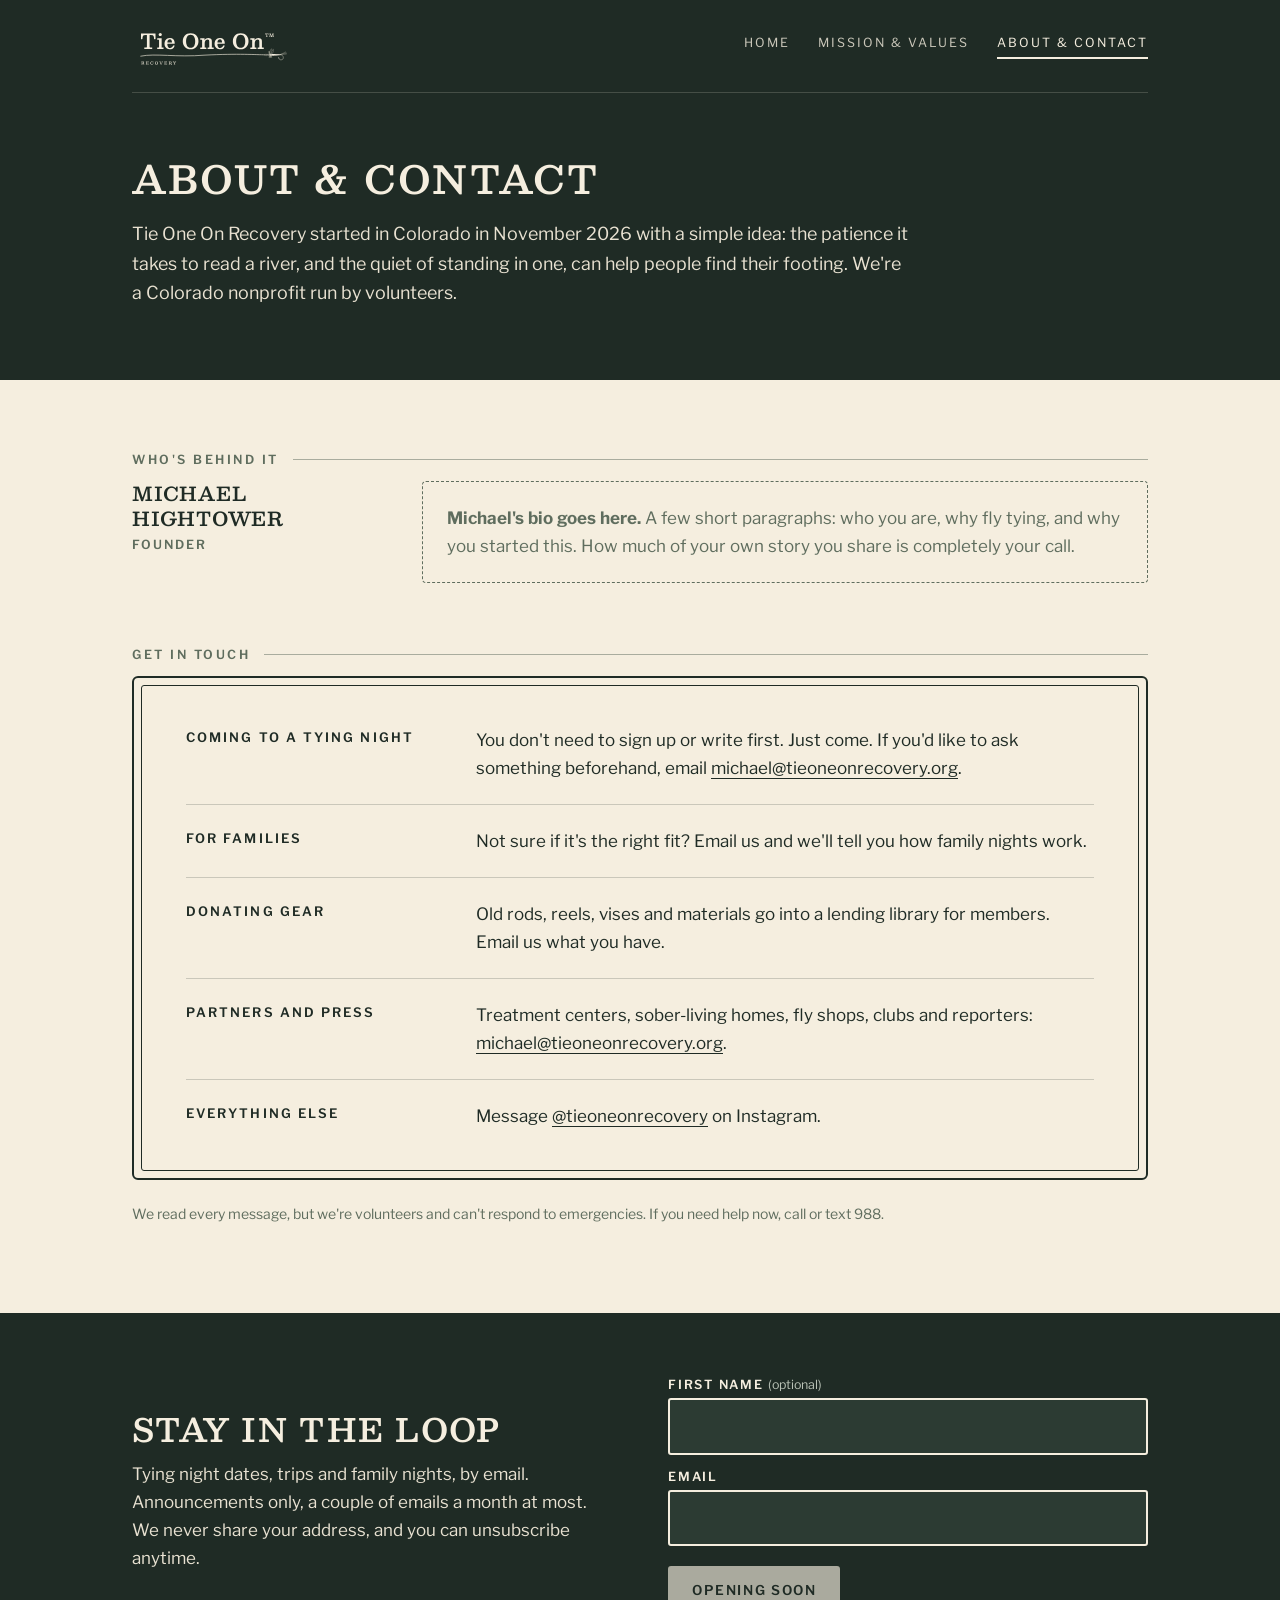
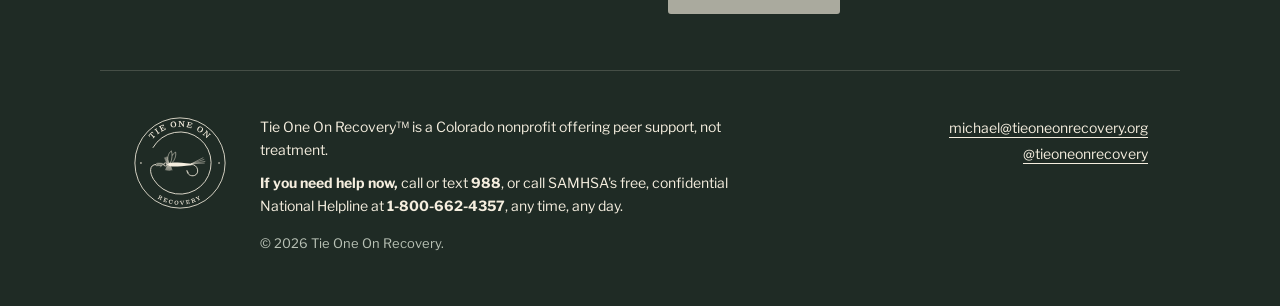
==== about.html @ 90ce8d32 "Tie One On Recovery website: home, mission and values, about and contact Static site, no build step." ====
<!DOCTYPE html>
<html lang="en">
<head>
<meta charset="utf-8">
<meta name="viewport" content="width=device-width, initial-scale=1">
<title>About & contact · Tie One On Recovery</title>
<meta name="description" content="Free fly-tying nights for people in recovery and for families affected by addiction. A Colorado nonprofit.">
<meta property="og:title" content="About & contact · Tie One On Recovery">
<meta property="og:description" content="Free fly-tying nights for people in recovery and for families affected by addiction. A Colorado nonprofit.">
<meta property="og:image" content="https://tieoneonrecovery.org/assets/link-preview.png">
<meta property="og:url" content="https://tieoneonrecovery.org/about.html">
<meta property="og:type" content="website">
<link rel="icon" href="favicon.svg" type="image/svg+xml">
<link rel="icon" href="favicon.ico" sizes="48x48">
<link rel="apple-touch-icon" href="apple-touch-icon.png">
<link rel="stylesheet" href="styles.css">
</head>
<body>
<a class="skip" href="#main">Skip to content</a>
<div class="band">
  <div class="wrap">
    <header class="top">
      <a href="index.html" aria-label="Tie One On Recovery, home"><svg class="logo" xmlns="http://www.w3.org/2000/svg" viewBox="0 0 476 142" role="img" aria-label="Tie One On Recovery"><defs><mask id="ko1" maskUnits="userSpaceOnUse" x="-2000" y="-2000" width="6000" height="6000"><rect x="-2000" y="-2000" width="6000" height="6000" fill="#fff"/><g transform="translate(404.93,97) scale(0.44)"><path d="M15,-4 C13,-18 20,-31 31,-37 C33,-26 28,-12 19,-4 Z" fill="#000" stroke="none" stroke-width="1.5" stroke-linejoin="round"/></g></mask><mask id="ko2" maskUnits="userSpaceOnUse" x="-2000" y="-2000" width="6000" height="6000"><rect x="-2000" y="-2000" width="6000" height="6000" fill="#fff"/><g transform="translate(404.93,97) scale(0.44)"><path d="M11,-4 C4,-18 8,-33 18,-41 C22,-30 20,-14 15,-4 Z" fill="#000" stroke="none" stroke-width="1.5" stroke-linejoin="round"/></g></mask><mask id="ko3" maskUnits="userSpaceOnUse" x="-2000" y="-2000" width="6000" height="6000"><rect x="-2000" y="-2000" width="6000" height="6000" fill="#fff"/><g transform="translate(404.93,97) scale(0.44) rotate(24 -11.5 0)"><ellipse cx="-11.5" cy="0" rx="2.15" ry="4.4" fill="#000" stroke="none" stroke-width="1.35"/></g></mask><mask id="ko4" maskUnits="userSpaceOnUse" x="-2000" y="-2000" width="6000" height="6000"><rect x="-2000" y="-2000" width="6000" height="6000" fill="#fff"/><g transform="translate(404.93,97) scale(0.44) rotate(24 -15 0)"><ellipse cx="-15" cy="0" rx="2.15" ry="4.4" fill="#000" stroke="none" stroke-width="1.35"/></g></mask><mask id="ko5" maskUnits="userSpaceOnUse" x="-2000" y="-2000" width="6000" height="6000"><rect x="-2000" y="-2000" width="6000" height="6000" fill="#fff"/><g transform="translate(404.93,97) scale(0.44) rotate(24 -18.5 0)"><ellipse cx="-18.5" cy="0" rx="2.15" ry="4.4" fill="#000" stroke="none" stroke-width="1.35"/></g></mask><mask id="ko6" maskUnits="userSpaceOnUse" x="-2000" y="-2000" width="6000" height="6000"><rect x="-2000" y="-2000" width="6000" height="6000" fill="#fff"/><g transform="translate(404.93,97) scale(0.44) rotate(24 -22 0)"><ellipse cx="-22" cy="0" rx="2.15" ry="4.4" fill="#000" stroke="none" stroke-width="1.35"/></g></mask><mask id="ko7" maskUnits="userSpaceOnUse" x="-2000" y="-2000" width="6000" height="6000"><rect x="-2000" y="-2000" width="6000" height="6000" fill="#fff"/><g transform="translate(404.93,97) scale(0.44) rotate(24 -25.5 0)"><ellipse cx="-25.5" cy="0" rx="2.15" ry="4.4" fill="#000" stroke="none" stroke-width="1.35"/></g></mask></defs><g mask="url(#ko7)"><g mask="url(#ko6)"><g mask="url(#ko5)"><g mask="url(#ko4)"><g mask="url(#ko3)"><g mask="url(#ko2)"><g mask="url(#ko1)"><path d="M36.297333333333334 78.65066666666667Q36.297333333333334 79.57066666666667 36.57333333333334 79.78533333333334Q36.849333333333334 80.0 37.769333333333336 80.0H58.132Q59.02133333333333 80.0 59.45066666666666 79.78533333333334Q59.879999999999995 79.57066666666667 59.879999999999995 78.58933333333333V76.71866666666666Q59.879999999999995 75.768 59.64999999999999 75.46133333333333Q59.419999999999995 75.15466666666667 58.46933333333333 75.15466666666667H53.86933333333333Q52.64266666666666 75.15466666666667 52.36666666666666 74.80199999999999Q52.090666666666664 74.44933333333333 52.090666666666664 73.19200000000001V39.85733333333334Q52.090666666666664 39.06 52.30533333333333 38.79933333333334Q52.519999999999996 38.53866666666667 53.256 38.53866666666667H55.556Q59.266666666666666 38.53866666666667 61.336666666666666 39.489333333333335Q63.406666666666666 40.440000000000005 64.28066666666666 42.77066666666667Q65.15466666666666 45.101333333333336 65.24666666666667 49.24133333333333Q65.27733333333333 50.06933333333333 65.47666666666666 50.406666666666666Q65.67599999999999 50.744 66.62666666666667 50.744H68.22133333333333Q69.08 50.744 69.34066666666666 50.56Q69.60133333333333 50.376000000000005 69.60133333333333 49.548V35.44133333333333Q69.60133333333333 34.552 69.40199999999999 34.275999999999996Q69.20266666666666 34.0 68.344 34.0H27.986666666666665Q26.974666666666668 34.0 26.775333333333336 34.30666666666667Q26.576 34.61333333333334 26.576 35.656000000000006V49.272000000000006Q26.576 50.008 26.775333333333336 50.376000000000005Q26.974666666666668 50.744 27.772 50.744H29.489333333333335Q30.409333333333333 50.744 30.654666666666664 50.452666666666666Q30.9 50.16133333333333 30.930666666666667 49.333333333333336Q31.022666666666666 45.16266666666667 31.881333333333334 42.81666666666666Q32.74 40.470666666666666 34.81 39.504666666666665Q36.879999999999995 38.53866666666667 40.590666666666664 38.53866666666667H42.82933333333333Q43.596000000000004 38.53866666666667 43.84133333333334 38.79933333333334Q44.086666666666666 39.06 44.086666666666666 39.85733333333334V73.376Q44.086666666666666 74.54133333333333 43.78 74.848Q43.47333333333333 75.15466666666667 42.33866666666667 75.15466666666667H37.616Q36.879999999999995 75.15466666666667 36.58866666666667 75.36933333333334Q36.297333333333334 75.584 36.297333333333334 76.38133333333333ZM78.80133333333333 37.25066666666667Q78.80133333333333 39.244 80.212 40.501333333333335Q81.62266666666667 41.75866666666667 83.58533333333334 41.75866666666667Q85.57866666666666 41.75866666666667 86.974 40.501333333333335Q88.36933333333334 39.244 88.36933333333334 37.25066666666667Q88.36933333333334 35.22666666666667 86.974 33.98466666666667Q85.57866666666666 32.74266666666667 83.58533333333334 32.74266666666667Q81.62266666666667 32.74266666666667 80.212 33.98466666666667Q78.80133333333333 35.22666666666667 78.80133333333333 37.25066666666667ZM79.35333333333334 52.400000000000006Q80.028 52.400000000000006 80.028 53.16666666666667V74.90933333333334Q80.028 75.4 79.92066666666668 75.55333333333334Q79.81333333333333 75.70666666666666 79.292 75.70666666666666H75.45866666666667Q74.90666666666667 75.70666666666666 74.70733333333334 75.86Q74.50800000000001 76.01333333333334 74.50800000000001 76.62666666666667V79.264Q74.50800000000001 79.75466666666667 74.70733333333334 79.87733333333333Q74.90666666666667 80.0 75.39733333333334 80.0H92.50933333333333Q93.03066666666666 80.0 93.15333333333334 79.84666666666666Q93.27600000000001 79.69333333333333 93.27600000000001 79.20266666666667V76.35066666666667Q93.27600000000001 75.89066666666666 93.12266666666667 75.79866666666666Q92.96933333333334 75.70666666666666 92.50933333333333 75.70666666666666H88.4Q88.00133333333333 75.70666666666666 87.87866666666667 75.538Q87.756 75.36933333333333 87.756 74.97066666666667V48.75066666666667Q87.756 48.321333333333335 87.63333333333333 48.214Q87.51066666666667 48.10666666666667 87.112 48.10666666666667H75.30533333333334Q74.50800000000001 48.10666666666667 74.50800000000001 48.93466666666667V51.69466666666666Q74.50800000000001 52.15466666666667 74.63066666666667 52.27733333333334Q74.75333333333333 52.400000000000006 75.21333333333334 52.400000000000006ZM96.18933333333332 64.66666666666667Q96.18933333333332 68.96000000000001 97.93733333333333 72.64Q99.68533333333333 76.32 103.13533333333334 78.55866666666665Q106.58533333333332 80.79733333333333 111.67599999999999 80.79733333333333Q115.57066666666665 80.79733333333333 118.46866666666665 79.50933333333333Q121.36666666666666 78.22133333333333 123.268 75.82933333333332Q125.16933333333333 73.43733333333333 126.05866666666665 70.064Q126.15066666666667 69.696 126.01266666666666 69.54266666666666Q125.87466666666666 69.38933333333333 125.35333333333332 69.38933333333333H122.16399999999999Q121.67333333333332 69.38933333333333 121.53533333333331 69.58866666666665Q121.39733333333332 69.788 121.244 70.12533333333333Q120.07866666666666 73.19200000000001 117.94733333333332 75.00133333333333Q115.81599999999999 76.81066666666666 112.59599999999999 76.81066666666666Q109.744 76.81066666666666 107.996 75.24666666666667Q106.24799999999999 73.68266666666666 105.466 71.122Q104.684 68.56133333333334 104.62266666666666 65.52533333333334Q104.62266666666666 65.004 104.80666666666666 64.82Q104.99066666666666 64.636 105.54266666666666 64.636H125.29199999999999Q125.93599999999999 64.636 126.15066666666667 64.46733333333333Q126.36533333333333 64.29866666666666 126.36533333333333 63.65466666666667Q126.36533333333333 61.53866666666667 125.96666666666665 59.254000000000005Q125.56799999999998 56.96933333333334 124.63266666666665 54.85333333333334Q123.69733333333332 52.73733333333334 122.05666666666666 51.02Q120.416 49.30266666666667 117.978 48.306Q115.53999999999999 47.309333333333335 112.10533333333333 47.309333333333335Q106.8 47.309333333333335 103.258 49.60933333333334Q99.716 51.909333333333336 97.95266666666666 55.83466666666667Q96.18933333333332 59.760000000000005 96.18933333333332 64.66666666666667ZM105.604 60.894666666666666Q104.96 60.894666666666666 104.83733333333333 60.726Q104.71466666666666 60.55733333333333 104.74533333333332 60.00533333333333Q104.80666666666666 57.797333333333334 105.60399999999998 55.742666666666665Q106.40133333333333 53.688 107.996 52.354Q109.59066666666666 51.02 111.98266666666666 51.02Q113.60799999999999 51.02 114.77333333333333 51.909333333333336Q115.93866666666666 52.79866666666667 116.70533333333333 54.224666666666664Q117.472 55.650666666666666 117.84 57.245333333333335Q118.208 58.84 118.23866666666666 60.312Q118.26933333333332 60.71066666666667 118.13133333333332 60.80266666666667Q117.99333333333333 60.894666666666666 117.38 60.894666666666666ZM150.25466666666665 57.0Q150.25466666666665 62.029333333333334 151.84933333333333 66.35333333333334Q153.444 70.67733333333334 156.43399999999997 73.928Q159.42399999999998 77.17866666666667 163.73266666666666 78.988Q168.0413333333333 80.79733333333333 173.43866666666665 80.79733333333333Q178.62133333333333 80.79733333333333 182.86866666666666 78.988Q187.11599999999999 77.17866666666667 190.19799999999998 73.928Q193.27999999999997 70.67733333333334 194.9513333333333 66.35333333333334Q196.62266666666665 62.029333333333334 196.62266666666665 57.0Q196.62266666666665 51.97066666666667 195.02799999999996 47.646666666666675Q193.4333333333333 43.32266666666667 190.428 40.072Q187.42266666666666 36.821333333333335 183.1293333333333 35.012Q178.83599999999998 33.20266666666667 173.43866666666665 33.20266666666667Q168.0413333333333 33.20266666666667 163.73266666666666 35.012Q159.42399999999998 36.821333333333335 156.43399999999997 40.072Q153.444 43.32266666666667 151.84933333333333 47.646666666666675Q150.25466666666665 51.97066666666667 150.25466666666665 57.0ZM159.97599999999997 57.0Q159.97599999999997 52.92133333333334 160.74266666666665 49.44066666666667Q161.5093333333333 45.96 163.11933333333332 43.32266666666666Q164.7293333333333 40.68533333333333 167.28999999999996 39.21333333333334Q169.85066666666665 37.74133333333334 173.43866666666665 37.74133333333334Q177.02666666666664 37.74133333333334 179.5873333333333 39.21333333333334Q182.14799999999997 40.68533333333333 183.75799999999998 43.32266666666666Q185.36799999999997 45.96 186.13466666666665 49.44066666666667Q186.9013333333333 52.92133333333334 186.9013333333333 57.0Q186.9013333333333 61.048 186.22666666666663 64.54400000000001Q185.55199999999996 68.04 183.98799999999997 70.67733333333334Q182.42399999999998 73.31466666666667 179.83266666666663 74.78666666666666Q177.2413333333333 76.25866666666667 173.43866666666665 76.25866666666667Q169.85066666666665 76.25866666666667 167.28999999999996 74.78666666666666Q164.7293333333333 73.31466666666667 163.11933333333332 70.67733333333334Q161.5093333333333 68.04 160.74266666666665 64.54400000000001Q159.97599999999997 61.048 159.97599999999997 57.0ZM206.43599999999998 52.400000000000006Q206.9573333333333 52.400000000000006 207.17199999999997 52.538000000000004Q207.38666666666666 52.676 207.38666666666666 53.19733333333333V74.72533333333334Q207.38666666666666 75.4 207.1413333333333 75.55333333333334Q206.896 75.70666666666666 206.19066666666666 75.70666666666666H203.00133333333332Q202.35733333333332 75.70666666666666 202.11199999999997 75.89066666666668Q201.86666666666665 76.07466666666667 201.86666666666665 76.78V78.92666666666666Q201.86666666666665 79.57066666666667 202.00466666666665 79.78533333333334Q202.14266666666666 80.0 202.75599999999997 80.0H218.82533333333333Q219.408 80.0 219.63799999999998 79.816Q219.868 79.632 219.868 79.01866666666666V76.78Q219.868 76.07466666666667 219.63799999999998 75.89066666666668Q219.408 75.70666666666666 218.76399999999998 75.70666666666666H216.34133333333332Q215.6053333333333 75.70666666666666 215.34466666666663 75.43066666666667Q215.08399999999997 75.15466666666667 215.08399999999997 74.48V62.64266666666667Q215.08399999999997 59.484 216.188 57.06133333333334Q217.29199999999997 54.638666666666666 219.224 53.274Q221.15599999999998 51.909333333333336 223.60933333333332 51.909333333333336Q226.18533333333332 51.909333333333336 227.36599999999999 53.458Q228.54666666666665 55.00666666666667 228.54666666666665 58.13466666666667V74.51066666666667Q228.54666666666665 75.30799999999999 228.30133333333333 75.50733333333332Q228.05599999999998 75.70666666666666 227.28933333333333 75.70666666666666H224.59066666666666Q224.00799999999998 75.70666666666666 223.86999999999998 75.952Q223.73199999999997 76.19733333333333 223.73199999999997 76.74933333333334V78.92666666666666Q223.73199999999997 79.50933333333333 223.85466666666665 79.75466666666667Q223.97733333333332 80.0 224.59066666666666 80.0H240.56799999999998Q241.2733333333333 80.0 241.51866666666666 79.862Q241.76399999999998 79.724 241.76399999999998 79.04933333333334V76.688Q241.76399999999998 76.136 241.59533333333331 75.92133333333334Q241.42666666666665 75.70666666666666 240.87466666666666 75.70666666666666H237.47066666666666Q236.64266666666666 75.70666666666666 236.44333333333333 75.446Q236.24399999999997 75.18533333333333 236.24399999999997 74.35733333333333V57.368Q236.24399999999997 54.08666666666667 235.26266666666663 51.848000000000006Q234.28133333333332 49.60933333333334 232.012 48.45933333333333Q229.74266666666665 47.309333333333335 225.94 47.309333333333335Q221.98399999999998 47.309333333333335 219.53066666666666 48.919333333333334Q217.0773333333333 50.529333333333334 215.54399999999998 52.82933333333334Q215.11466666666666 53.38133333333333 214.9153333333333 53.366Q214.71599999999998 53.35066666666667 214.71599999999998 52.15466666666667V49.30266666666667Q214.71599999999998 48.72 214.42466666666667 48.413333333333334Q214.13333333333333 48.10666666666667 213.55066666666664 48.10666666666667H202.87866666666665Q202.35733333333332 48.10666666666667 202.11199999999997 48.306000000000004Q201.86666666666665 48.50533333333334 201.86666666666665 49.088V51.388000000000005Q201.86666666666665 51.97066666666667 202.01999999999998 52.18533333333334Q202.17333333333332 52.400000000000006 202.75599999999997 52.400000000000006ZM244.3093333333333 64.66666666666667Q244.3093333333333 68.96000000000001 246.0573333333333 72.64Q247.80533333333332 76.32 251.25533333333334 78.55866666666665Q254.70533333333333 80.79733333333333 259.796 80.79733333333333Q263.69066666666663 80.79733333333333 266.58866666666665 79.50933333333333Q269.4866666666667 78.22133333333333 271.38800000000003 75.82933333333332Q273.28933333333333 73.43733333333333 274.17866666666663 70.064Q274.27066666666667 69.696 274.13266666666664 69.54266666666666Q273.99466666666666 69.38933333333333 273.4733333333333 69.38933333333333H270.284Q269.7933333333333 69.38933333333333 269.6553333333333 69.58866666666665Q269.51733333333334 69.788 269.364 70.12533333333333Q268.19866666666667 73.19200000000001 266.0673333333333 75.00133333333333Q263.936 76.81066666666666 260.716 76.81066666666666Q257.864 76.81066666666666 256.116 75.24666666666667Q254.368 73.68266666666666 253.58599999999998 71.122Q252.80399999999997 68.56133333333334 252.74266666666665 65.52533333333334Q252.74266666666665 65.004 252.92666666666665 64.82Q253.11066666666665 64.636 253.66266666666664 64.636H273.412Q274.056 64.636 274.27066666666667 64.46733333333333Q274.4853333333333 64.29866666666666 274.4853333333333 63.65466666666667Q274.4853333333333 61.53866666666667 274.08666666666664 59.254000000000005Q273.688 56.96933333333334 272.75266666666664 54.85333333333334Q271.8173333333333 52.73733333333334 270.1766666666666 51.02Q268.536 49.30266666666667 266.09799999999996 48.306Q263.65999999999997 47.309333333333335 260.2253333333333 47.309333333333335Q254.92 47.309333333333335 251.378 49.60933333333334Q247.83599999999998 51.909333333333336 246.07266666666663 55.83466666666667Q244.3093333333333 59.760000000000005 244.3093333333333 64.66666666666667ZM253.724 60.894666666666666Q253.07999999999998 60.894666666666666 252.95733333333334 60.726Q252.83466666666666 60.55733333333333 252.86533333333333 60.00533333333333Q252.92666666666665 57.797333333333334 253.724 55.742666666666665Q254.5213333333333 53.688 256.116 52.354Q257.71066666666667 51.02 260.10266666666666 51.02Q261.728 51.02 262.8933333333333 51.909333333333336Q264.0586666666666 52.79866666666667 264.82533333333333 54.224666666666664Q265.592 55.650666666666666 265.96 57.245333333333335Q266.328 58.84 266.35866666666664 60.312Q266.3893333333333 60.71066666666667 266.2513333333333 60.80266666666667Q266.11333333333334 60.894666666666666 265.5 60.894666666666666ZM298.37466666666666 57.0Q298.37466666666666 62.029333333333334 299.96933333333334 66.35333333333334Q301.56399999999996 70.67733333333334 304.554 73.928Q307.544 77.17866666666667 311.85266666666666 78.988Q316.1613333333333 80.79733333333333 321.5586666666666 80.79733333333333Q326.74133333333333 80.79733333333333 330.98866666666663 78.988Q335.236 77.17866666666667 338.318 73.928Q341.4 70.67733333333334 343.0713333333333 66.35333333333334Q344.74266666666665 62.029333333333334 344.74266666666665 57.0Q344.74266666666665 51.97066666666667 343.14799999999997 47.646666666666675Q341.5533333333333 43.32266666666667 338.548 40.072Q335.54266666666666 36.821333333333335 331.2493333333333 35.012Q326.95599999999996 33.20266666666667 321.5586666666666 33.20266666666667Q316.1613333333333 33.20266666666667 311.85266666666666 35.012Q307.544 36.821333333333335 304.554 40.072Q301.56399999999996 43.32266666666667 299.96933333333334 47.646666666666675Q298.37466666666666 51.97066666666667 298.37466666666666 57.0ZM308.096 57.0Q308.096 52.92133333333334 308.86266666666666 49.44066666666667Q309.6293333333333 45.96 311.2393333333333 43.32266666666666Q312.84933333333333 40.68533333333333 315.40999999999997 39.21333333333334Q317.97066666666666 37.74133333333334 321.5586666666666 37.74133333333334Q325.14666666666665 37.74133333333334 327.7073333333333 39.21333333333334Q330.268 40.68533333333333 331.878 43.32266666666666Q333.488 45.96 334.25466666666665 49.44066666666667Q335.0213333333333 52.92133333333334 335.0213333333333 57.0Q335.0213333333333 61.048 334.34666666666664 64.54400000000001Q333.67199999999997 68.04 332.10799999999995 70.67733333333334Q330.544 73.31466666666667 327.9526666666667 74.78666666666666Q325.36133333333333 76.25866666666667 321.5586666666666 76.25866666666667Q317.97066666666666 76.25866666666667 315.40999999999997 74.78666666666666Q312.84933333333333 73.31466666666667 311.2393333333333 70.67733333333334Q309.6293333333333 68.04 308.86266666666666 64.54400000000001Q308.096 61.048 308.096 57.0ZM354.556 52.400000000000006Q355.07733333333334 52.400000000000006 355.29200000000003 52.538000000000004Q355.50666666666666 52.676 355.50666666666666 53.19733333333333V74.72533333333334Q355.50666666666666 75.4 355.2613333333333 75.55333333333334Q355.01599999999996 75.70666666666666 354.31066666666663 75.70666666666666H351.1213333333333Q350.4773333333333 75.70666666666666 350.23199999999997 75.89066666666668Q349.9866666666667 76.07466666666667 349.9866666666667 76.78V78.92666666666666Q349.9866666666667 79.57066666666667 350.12466666666666 79.78533333333334Q350.26266666666663 80.0 350.876 80.0H366.94533333333334Q367.52799999999996 80.0 367.758 79.816Q367.988 79.632 367.988 79.01866666666666V76.78Q367.988 76.07466666666667 367.758 75.89066666666668Q367.52799999999996 75.70666666666666 366.884 75.70666666666666H364.4613333333333Q363.7253333333333 75.70666666666666 363.46466666666663 75.43066666666667Q363.204 75.15466666666667 363.204 74.48V62.64266666666667Q363.204 59.484 364.308 57.06133333333334Q365.412 54.638666666666666 367.344 53.274Q369.276 51.909333333333336 371.72933333333333 51.909333333333336Q374.30533333333335 51.909333333333336 375.486 53.458Q376.66666666666663 55.00666666666667 376.66666666666663 58.13466666666667V74.51066666666667Q376.66666666666663 75.30799999999999 376.42133333333334 75.50733333333332Q376.176 75.70666666666666 375.40933333333334 75.70666666666666H372.71066666666667Q372.128 75.70666666666666 371.99 75.952Q371.852 76.19733333333333 371.852 76.74933333333334V78.92666666666666Q371.852 79.50933333333333 371.9746666666666 79.75466666666667Q372.0973333333333 80.0 372.71066666666667 80.0H388.688Q389.3933333333333 80.0 389.63866666666667 79.862Q389.884 79.724 389.884 79.04933333333334V76.688Q389.884 76.136 389.7153333333333 75.92133333333334Q389.5466666666666 75.70666666666666 388.99466666666666 75.70666666666666H385.59066666666666Q384.76266666666663 75.70666666666666 384.5633333333333 75.446Q384.364 75.18533333333333 384.364 74.35733333333333V57.368Q384.364 54.08666666666667 383.38266666666664 51.848000000000006Q382.4013333333333 49.60933333333334 380.13199999999995 48.45933333333333Q377.86266666666666 47.309333333333335 374.06 47.309333333333335Q370.104 47.309333333333335 367.65066666666667 48.919333333333334Q365.19733333333335 50.529333333333334 363.664 52.82933333333334Q363.23466666666667 53.38133333333333 363.03533333333337 53.366Q362.836 53.35066666666667 362.836 52.15466666666667V49.30266666666667Q362.836 48.72 362.54466666666667 48.413333333333334Q362.25333333333333 48.10666666666667 361.67066666666665 48.10666666666667H350.9986666666667Q350.4773333333333 48.10666666666667 350.23199999999997 48.306000000000004Q349.9866666666667 48.50533333333334 349.9866666666667 49.088V51.388000000000005Q349.9866666666667 51.97066666666667 350.14 52.18533333333334Q350.29333333333335 52.400000000000006 350.876 52.400000000000006Z" fill="#f5eedf"/><path d="M30.68 120.92773333333334Q30.483733333333333 120.92773333333334 30.4132 120.88786666666667Q30.342666666666666 120.848 30.342666666666666 120.63946666666666V117.98373333333333Q30.342666666666666 117.7936 30.397866666666665 117.75066666666666Q30.453066666666665 117.70773333333334 30.63093333333333 117.70773333333334H32.440266666666666Q32.88186666666667 117.70773333333334 33.25906666666667 117.88866666666667Q33.636266666666664 118.06960000000001 33.8724 118.43146666666667Q34.108533333333334 118.79333333333334 34.108533333333334 119.32693333333333Q34.108533333333334 119.86053333333334 33.8724 120.21626666666667Q33.636266666666664 120.572 33.25906666666667 120.74986666666666Q32.88186666666667 120.92773333333334 32.440266666666666 120.92773333333334ZM36.31653333333333 126.0Q36.4576 126.0 36.50666666666667 125.96013333333333Q36.555733333333336 125.92026666666666 36.555733333333336 125.76693333333333V125.30693333333333Q36.555733333333336 125.1536 36.50053333333334 125.12293333333332Q36.44533333333333 125.09226666666666 36.30426666666666 125.09226666666666H35.924Q35.641866666666665 125.09226666666666 35.5284 124.89906666666667Q35.41493333333333 124.70586666666667 35.38733333333333 124.38693333333333Q35.35973333333333 124.068 35.34133333333333 123.6816Q35.32293333333333 123.2952 35.23093333333333 122.90266666666666Q35.138933333333334 122.51013333333333 34.89666666666666 122.16973333333334Q34.654399999999995 121.82933333333334 34.176 121.60853333333333Q34.016533333333335 121.54106666666667 34.034933333333335 121.45519999999999Q34.053333333333335 121.36933333333333 34.21893333333333 121.32026666666667Q35.04693333333333 121.06266666666667 35.39346666666666 120.5352Q35.739999999999995 120.00773333333333 35.739999999999995 119.2656Q35.739999999999995 118.548 35.40266666666666 117.98986666666667Q35.065333333333335 117.43173333333334 34.33853333333333 117.11586666666668Q33.61173333333333 116.8 32.440266666666666 116.8H27.644Q27.509066666666666 116.8 27.46613333333333 116.846Q27.4232 116.892 27.4232 117.0392V117.49306666666666Q27.4232 117.6096 27.4784 117.65866666666668Q27.5336 117.70773333333334 27.650133333333333 117.70773333333334H28.557866666666666Q28.705066666666667 117.70773333333334 28.738799999999998 117.766Q28.77253333333333 117.82426666666667 28.77253333333333 117.96533333333333V124.804Q28.77253333333333 124.988 28.717333333333332 125.04013333333333Q28.662133333333333 125.09226666666666 28.465866666666667 125.09226666666666H27.7176Q27.527466666666665 125.09226666666666 27.47533333333333 125.13826666666667Q27.4232 125.18426666666667 27.4232 125.38053333333333V125.73013333333333Q27.4232 125.90186666666666 27.46613333333333 125.95093333333332Q27.509066666666666 126.0 27.668533333333333 126.0H31.366933333333332Q31.5448 126.0 31.6184 125.95400000000001Q31.692 125.908 31.692 125.71786666666667V125.3376Q31.692 125.18426666666667 31.6552 125.13826666666667Q31.6184 125.09226666666666 31.4712 125.09226666666666H30.600266666666666Q30.434666666666665 125.09226666666666 30.388666666666666 125.03399999999999Q30.342666666666666 124.97573333333334 30.342666666666666 124.8224V122.14213333333333Q30.342666666666666 121.93973333333334 30.404 121.906Q30.465333333333334 121.87226666666666 30.6616 121.87226666666666H32.1336Q32.73466666666667 121.87226666666666 33.0536 122.09613333333333Q33.37253333333333 122.32 33.516666666666666 122.68799999999999Q33.6608 123.056 33.70986666666667 123.49453333333332Q33.75893333333333 123.93306666666666 33.81106666666666 124.37466666666666Q33.8632 124.81626666666666 34.010400000000004 125.18426666666667Q34.1576 125.55226666666667 34.4888 125.77613333333333Q34.82 126.0 35.43333333333333 126.0ZM42.051199999999994 117.70773333333334Q42.23519999999999 117.70773333333334 42.29039999999999 117.74146666666667Q42.3456 117.7752 42.3456 117.9592V124.77333333333334Q42.3456 124.988 42.29653333333333 125.04013333333333Q42.24746666666666 125.09226666666666 42.026666666666664 125.09226666666666H41.21706666666666Q41.08826666666666 125.09226666666666 41.04226666666666 125.1168Q40.99626666666666 125.14133333333334 40.99626666666666 125.27013333333333V125.7792Q40.99626666666666 125.93866666666666 41.054533333333325 125.96933333333334Q41.11279999999999 126.0 41.25386666666666 126.0H49.16586666666666Q49.306933333333326 126.0 49.34373333333333 125.9632Q49.38053333333333 125.9264 49.38053333333333 125.78533333333333V122.88426666666666Q49.38053333333333 122.7432 49.331466666666664 122.7064Q49.282399999999996 122.6696 49.14133333333333 122.6696H48.71813333333333Q48.60159999999999 122.6696 48.56786666666666 122.71253333333334Q48.53413333333333 122.75546666666666 48.53413333333333 122.90266666666666Q48.52186666666666 123.74293333333334 48.340933333333325 124.22133333333333Q48.16 124.69973333333333 47.72146666666666 124.89599999999999Q47.282933333333325 125.09226666666666 46.47946666666666 125.09226666666666H44.20399999999999Q44.01386666666666 125.09226666666666 43.9648 125.0524Q43.91573333333333 125.01253333333334 43.91573333333333 124.82853333333334V121.90293333333334Q43.91573333333333 121.7312 43.96173333333333 121.66986666666666Q44.00773333333333 121.60853333333333 44.16106666666666 121.60853333333333H44.78666666666666Q45.22213333333333 121.60853333333333 45.5104 121.77413333333334Q45.79866666666666 121.93973333333334 45.95813333333333 122.2188Q46.117599999999996 122.49786666666667 46.154399999999995 122.84133333333334Q46.172799999999995 122.9824 46.21573333333333 123.0284Q46.25866666666666 123.0744 46.34453333333333 123.0744H46.65733333333333Q46.798399999999994 123.0744 46.83213333333333 123.02533333333332Q46.86586666666666 122.97626666666666 46.86586666666666 122.82293333333334V119.73786666666666Q46.86586666666666 119.60906666666666 46.822933333333324 119.5692Q46.779999999999994 119.52933333333334 46.651199999999996 119.52933333333334H46.33839999999999Q46.234133333333325 119.52933333333334 46.20346666666666 119.57533333333333Q46.172799999999995 119.62133333333334 46.160533333333326 119.744Q46.11146666666666 120.2592 45.78026666666666 120.59653333333333Q45.44906666666666 120.93386666666666 44.77439999999999 120.93386666666666H44.130399999999995Q43.9832 120.93386666666666 43.949466666666666 120.8664Q43.91573333333333 120.79893333333334 43.91573333333333 120.63946666666666V117.9776Q43.91573333333333 117.79973333333334 43.97706666666666 117.75373333333334Q44.038399999999996 117.70773333333334 44.20399999999999 117.70773333333334H46.60213333333333Q47.282933333333325 117.70773333333334 47.66933333333333 117.88560000000001Q48.05573333333333 118.06346666666667 48.224399999999996 118.4836Q48.39306666666666 118.90373333333334 48.41146666666666 119.62133333333334Q48.41759999999999 119.73786666666666 48.44519999999999 119.79613333333333Q48.47279999999999 119.8544 48.60773333333333 119.8544H49.06773333333333Q49.23333333333333 119.8544 49.245599999999996 119.81146666666666Q49.25786666666666 119.76853333333334 49.25786666666666 119.6152V117.09440000000001Q49.25786666666666 116.892 49.20266666666666 116.846Q49.14746666666666 116.8 48.94506666666666 116.8H41.23546666666666Q41.08826666666666 116.8 41.04226666666666 116.84293333333333Q40.99626666666666 116.88586666666667 40.99626666666666 117.04533333333333V117.43786666666666Q40.99626666666666 117.5912 41.03306666666666 117.64946666666667Q41.06986666666666 117.70773333333334 41.22933333333333 117.70773333333334ZM54.28106666666666 121.4Q54.28106666666666 122.4488 54.618399999999994 123.31973333333335Q54.95573333333333 124.19066666666667 55.578266666666664 124.82546666666667Q56.200799999999994 125.46026666666667 57.05333333333333 125.80680000000001Q57.90586666666666 126.15333333333334 58.93013333333332 126.15333333333334Q60.19359999999999 126.15333333333334 61.09519999999999 125.678Q61.99679999999999 125.20266666666667 62.51199999999999 124.3808Q63.02719999999999 123.55893333333333 63.113066666666654 122.51626666666667Q63.12533333333332 122.4304 63.088533333333324 122.40586666666667Q63.051733333333324 122.38133333333333 62.941333333333326 122.38133333333333H62.32799999999999Q62.22986666666666 122.38133333333333 62.19306666666666 122.41813333333333Q62.15626666666666 122.45493333333333 62.13786666666666 122.55306666666667Q62.045866666666655 123.24613333333333 61.65946666666666 123.85333333333332Q61.27306666666666 124.46053333333333 60.62293333333332 124.83466666666666Q59.97279999999999 125.2088 59.08346666666666 125.2088Q58.10213333333333 125.2088 57.43973333333332 124.71813333333333Q56.777333333333324 124.22746666666667 56.44306666666666 123.36573333333334Q56.108799999999995 122.504 56.108799999999995 121.4Q56.108799999999995 120.296 56.46453333333333 119.42813333333334Q56.82026666666666 118.56026666666666 57.50106666666666 118.0604Q58.18186666666666 117.56053333333334 59.14479999999999 117.56053333333334Q59.942133333333324 117.56053333333334 60.53399999999999 117.87946666666667Q61.12586666666666 118.1984 61.49386666666666 118.71360000000001Q61.86186666666666 119.2288 61.972266666666656 119.81146666666666Q61.99679999999999 119.928 62.01826666666666 119.97093333333333Q62.039733333333324 120.01386666666667 62.18079999999999 120.01386666666667H62.77573333333333Q62.898399999999995 120.01386666666667 62.935199999999995 119.98013333333333Q62.971999999999994 119.9464 62.971999999999994 119.82986666666667V116.9104Q62.971999999999994 116.8 62.94746666666666 116.76933333333332Q62.922933333333326 116.73866666666666 62.80639999999999 116.73866666666666H62.35253333333333Q62.24826666666666 116.73866666666666 62.22373333333333 116.76013333333333Q62.19919999999999 116.7816 62.16853333333333 116.8552L61.923199999999994 117.5912Q61.849599999999995 117.76906666666667 61.794399999999996 117.78133333333334Q61.73919999999999 117.7936 61.62266666666666 117.6832Q61.17493333333333 117.23546666666667 60.53093333333332 116.94106666666667Q59.886933333333324 116.64666666666668 59.05279999999999 116.64666666666668Q58.07759999999999 116.64666666666668 57.215866666666656 117.00240000000001Q56.35413333333332 117.35813333333334 55.691733333333325 117.99906666666666Q55.02933333333333 118.64 54.655199999999994 119.50786666666667Q54.28106666666666 120.37573333333333 54.28106666666666 121.4ZM67.89093333333334 121.4Q67.89093333333334 122.40586666666667 68.20373333333333 123.2676Q68.51653333333334 124.12933333333334 69.11146666666667 124.77946666666666Q69.7064 125.4296 70.55893333333333 125.79146666666666Q71.41146666666667 126.15333333333334 72.47866666666667 126.15333333333334Q73.50293333333333 126.15333333333334 74.34626666666666 125.79146666666666Q75.1896 125.4296 75.79986666666667 124.77946666666666Q76.41013333333333 124.12933333333334 76.73826666666668 123.2676Q77.0664 122.40586666666667 77.0664 121.4Q77.0664 120.39413333333333 76.7536 119.5324Q76.4408 118.67066666666666 75.84586666666667 118.02053333333333Q75.25093333333334 117.3704 74.39840000000001 117.00853333333333Q73.54586666666667 116.64666666666668 72.47866666666667 116.64666666666668Q71.41146666666667 116.64666666666668 70.55893333333333 117.00853333333333Q69.7064 117.3704 69.11146666666667 118.02053333333333Q68.51653333333334 118.67066666666666 68.20373333333333 119.5324Q67.89093333333334 120.39413333333333 67.89093333333334 121.4ZM69.71866666666666 121.4Q69.71866666666666 120.58426666666666 69.87506666666667 119.87586666666667Q70.03146666666667 119.16746666666667 70.36266666666667 118.6308Q70.69386666666666 118.09413333333333 71.21826666666666 117.7936Q71.74266666666666 117.49306666666666 72.47866666666667 117.49306666666666Q73.21466666666667 117.49306666666666 73.73906666666667 117.7936Q74.26346666666667 118.09413333333333 74.5916 118.6308Q74.91973333333334 119.16746666666667 75.07920000000001 119.87586666666667Q75.23866666666667 120.58426666666666 75.23866666666667 121.4Q75.23866666666667 122.2096 75.0976 122.92106666666666Q74.95653333333334 123.63253333333333 74.6376 124.16919999999999Q74.31866666666667 124.70586666666667 73.78813333333333 125.0064Q73.2576 125.30693333333333 72.47866666666667 125.30693333333333Q71.74266666666666 125.30693333333333 71.21826666666666 125.0064Q70.69386666666666 124.70586666666667 70.36266666666667 124.16919999999999Q70.03146666666667 123.63253333333333 69.87506666666667 122.92106666666666Q69.71866666666666 122.2096 69.71866666666666 121.4ZM86.6344 123.7184Q86.52399999999999 123.98213333333334 86.44733333333332 124.08333333333334Q86.37066666666666 124.18453333333333 86.3032 124.14466666666667Q86.23573333333333 124.1048 86.15599999999999 123.93613333333333Q86.07626666666665 123.76746666666666 85.95973333333333 123.48533333333333L83.764 118.00826666666667Q83.70266666666666 117.84266666666667 83.73946666666666 117.77520000000001Q83.77626666666666 117.70773333333334 84.02159999999999 117.70773333333334H84.70853333333332Q84.89866666666666 117.70773333333334 84.94773333333333 117.65559999999999Q84.9968 117.60346666666666 84.9968 117.4072V117.09440000000001Q84.9968 116.91653333333333 84.96 116.85826666666667Q84.9232 116.8 84.7576 116.8H80.7464Q80.5808 116.8 80.53479999999999 116.84293333333333Q80.4888 116.88586666666667 80.4888 117.05146666666667V117.43786666666666Q80.4888 117.5912 80.52253333333333 117.64946666666667Q80.55626666666666 117.70773333333334 80.7096 117.70773333333334H81.61733333333332Q81.81973333333333 117.70773333333334 81.86573333333334 117.74146666666667Q81.91173333333333 117.7752 81.96693333333333 117.91626666666667L85.33413333333333 125.9264Q85.39546666666666 126.0736 85.47213333333332 126.1288Q85.54879999999999 126.184 85.7696 126.184H86.27253333333333Q86.41359999999999 126.184 86.48106666666666 126.15026666666667Q86.54853333333332 126.11653333333334 86.58533333333332 126.05213333333333Q86.62213333333332 125.98773333333334 86.65279999999998 125.89573333333334L89.9648 117.98373333333333Q90.02613333333332 117.83653333333334 90.09359999999998 117.77213333333333Q90.16106666666666 117.70773333333334 90.37573333333333 117.70773333333334H91.13013333333332Q91.25893333333332 117.70773333333334 91.29266666666666 117.65559999999999Q91.32639999999999 117.60346666666666 91.32639999999999 117.4808V117.05146666666667Q91.32639999999999 116.89813333333333 91.28346666666667 116.84906666666666Q91.24053333333333 116.8 91.09333333333332 116.8H87.9592Q87.81813333333332 116.8 87.78133333333332 116.846Q87.74453333333332 116.892 87.74453333333332 117.0392V117.4992Q87.74453333333332 117.63413333333334 87.79053333333331 117.67093333333334Q87.83653333333332 117.70773333333334 87.98373333333332 117.70773333333334H88.72586666666666Q88.98346666666666 117.70773333333334 89.03559999999999 117.7568Q89.08773333333332 117.80586666666667 89.01413333333332 117.9776ZM96.46613333333333 117.70773333333334Q96.65013333333333 117.70773333333334 96.70533333333333 117.74146666666667Q96.76053333333333 117.7752 96.76053333333333 117.9592V124.77333333333334Q96.76053333333333 124.988 96.71146666666667 125.04013333333333Q96.6624 125.09226666666666 96.4416 125.09226666666666H95.632Q95.50319999999999 125.09226666666666 95.4572 125.1168Q95.4112 125.14133333333334 95.4112 125.27013333333333V125.7792Q95.4112 125.93866666666666 95.46946666666666 125.96933333333334Q95.52773333333333 126.0 95.6688 126.0H103.5808Q103.72186666666667 126.0 103.75866666666667 125.9632Q103.79546666666667 125.9264 103.79546666666667 125.78533333333333V122.88426666666666Q103.79546666666667 122.7432 103.7464 122.7064Q103.69733333333333 122.6696 103.55626666666666 122.6696H103.13306666666666Q103.01653333333333 122.6696 102.9828 122.71253333333334Q102.94906666666667 122.75546666666666 102.94906666666667 122.90266666666666Q102.9368 123.74293333333334 102.75586666666666 124.22133333333333Q102.57493333333333 124.69973333333333 102.13640000000001 124.89599999999999Q101.69786666666667 125.09226666666666 100.8944 125.09226666666666H98.61893333333333Q98.4288 125.09226666666666 98.37973333333333 125.0524Q98.33066666666667 125.01253333333334 98.33066666666667 124.82853333333334V121.90293333333334Q98.33066666666667 121.7312 98.37666666666667 121.66986666666666Q98.42266666666667 121.60853333333333 98.576 121.60853333333333H99.2016Q99.63706666666667 121.60853333333333 99.92533333333333 121.77413333333334Q100.2136 121.93973333333334 100.37306666666666 122.2188Q100.53253333333333 122.49786666666667 100.56933333333333 122.84133333333334Q100.58773333333333 122.9824 100.63066666666666 123.0284Q100.6736 123.0744 100.75946666666667 123.0744H101.07226666666666Q101.21333333333334 123.0744 101.24706666666667 123.02533333333332Q101.2808 122.97626666666666 101.2808 122.82293333333334V119.73786666666666Q101.2808 119.60906666666666 101.23786666666666 119.5692Q101.19493333333334 119.52933333333334 101.06613333333333 119.52933333333334H100.75333333333333Q100.64906666666667 119.52933333333334 100.61840000000001 119.57533333333333Q100.58773333333333 119.62133333333334 100.57546666666667 119.744Q100.5264 120.2592 100.1952 120.59653333333333Q99.864 120.93386666666666 99.18933333333334 120.93386666666666H98.54533333333333Q98.39813333333333 120.93386666666666 98.3644 120.8664Q98.33066666666667 120.79893333333334 98.33066666666667 120.63946666666666V117.9776Q98.33066666666667 117.79973333333334 98.392 117.75373333333334Q98.45333333333333 117.70773333333334 98.61893333333333 117.70773333333334H101.01706666666666Q101.69786666666667 117.70773333333334 102.08426666666666 117.88560000000001Q102.47066666666666 118.06346666666667 102.63933333333333 118.4836Q102.80799999999999 118.90373333333334 102.82639999999999 119.62133333333334Q102.83253333333333 119.73786666666666 102.86013333333332 119.79613333333333Q102.88773333333333 119.8544 103.02266666666667 119.8544H103.48266666666666Q103.64826666666667 119.8544 103.66053333333333 119.81146666666666Q103.6728 119.76853333333334 103.6728 119.6152V117.09440000000001Q103.6728 116.892 103.6176 116.846Q103.5624 116.8 103.36 116.8H95.6504Q95.50319999999999 116.8 95.4572 116.84293333333333Q95.4112 116.88586666666667 95.4112 117.04533333333333V117.43786666666666Q95.4112 117.5912 95.448 117.64946666666667Q95.48479999999999 117.70773333333334 95.64426666666667 117.70773333333334ZM118.38053333333332 124.804Q118.42346666666666 124.69973333333333 118.38973333333333 124.65373333333332Q118.356 124.60773333333333 118.2456 124.55253333333333L117.85919999999999 124.3624Q117.75493333333333 124.3072 117.71199999999999 124.344Q117.66906666666665 124.3808 117.61999999999999 124.4728Q117.49119999999999 124.75493333333333 117.3256 124.89599999999999Q117.16 125.03706666666666 116.99439999999998 125.03706666666666Q116.69386666666665 125.03706666666666 116.57426666666666 124.85306666666666Q116.45466666666665 124.66906666666667 116.43013333333332 124.36240000000001Q116.40559999999999 124.05573333333334 116.39946666666665 123.68466666666666Q116.39333333333332 123.3136 116.31973333333332 122.9272Q116.24613333333332 122.5408 116.04066666666665 122.20346666666667Q115.83519999999999 121.86613333333334 115.39973333333333 121.63306666666666Q115.1912 121.52266666666667 115.20653333333333 121.45519999999999Q115.22186666666666 121.38773333333333 115.40586666666665 121.3264Q116.2584 121.0504 116.59879999999998 120.51986666666667Q116.93919999999999 119.98933333333333 116.93919999999999 119.24106666666667Q116.93919999999999 118.548 116.60799999999999 117.99600000000001Q116.2768 117.444 115.54999999999998 117.122Q114.82319999999999 116.8 113.63946666666666 116.8H108.81866666666666Q108.68986666666666 116.8 108.65613333333332 116.84293333333333Q108.62239999999998 116.88586666666667 108.62239999999998 117.01466666666667V117.41946666666666Q108.62239999999998 117.5912 108.65613333333332 117.64946666666667Q108.68986666666666 117.70773333333334 108.85546666666666 117.70773333333334H109.66506666666666Q109.86133333333332 117.70773333333334 109.91653333333332 117.7568Q109.97173333333332 117.80586666666667 109.97173333333332 118.00213333333333V124.81626666666666Q109.97173333333332 125.0064 109.91653333333332 125.04933333333332Q109.86133333333332 125.09226666666666 109.66506666666666 125.09226666666666H108.85546666666666Q108.71439999999998 125.09226666666666 108.66839999999999 125.13213333333333Q108.62239999999998 125.172 108.62239999999998 125.3192V125.7976Q108.62239999999998 125.92026666666666 108.66533333333332 125.96013333333333Q108.70826666666666 126.0 108.83093333333332 126.0H112.65199999999999Q112.80533333333332 126.0 112.84826666666666 125.95706666666666Q112.89119999999998 125.91413333333334 112.89119999999998 125.7608V125.33146666666667Q112.89119999999998 125.18426666666667 112.85439999999998 125.13826666666667Q112.81759999999998 125.09226666666666 112.68266666666666 125.09226666666666H111.77493333333332Q111.63386666666666 125.09226666666666 111.58786666666666 125.05546666666666Q111.54186666666666 125.01866666666666 111.54186666666666 124.8776V122.18506666666667Q111.54186666666666 121.9888 111.57866666666666 121.93053333333333Q111.61546666666666 121.87226666666666 111.81173333333332 121.87226666666666H113.12426666666666Q113.74986666666666 121.87226666666666 114.07493333333332 122.10226666666667Q114.39999999999999 122.33226666666667 114.53799999999998 122.7156Q114.67599999999999 123.09893333333333 114.71586666666666 123.55586666666667Q114.75573333333332 124.0128 114.79866666666666 124.46666666666667Q114.84159999999999 124.92053333333334 114.97959999999999 125.30386666666666Q115.1176 125.6872 115.44879999999999 125.92026666666666Q115.77999999999999 126.15333333333334 116.41173333333333 126.15333333333334Q117.21519999999998 126.15333333333334 117.68133333333333 125.77000000000001Q118.14746666666666 125.38666666666667 118.38053333333332 124.804ZM111.83626666666666 120.92773333333334Q111.63386666666666 120.92773333333334 111.58786666666666 120.88173333333333Q111.54186666666666 120.83573333333334 111.54186666666666 120.63946666666666V117.996Q111.54186666666666 117.78746666666666 111.58173333333332 117.7476Q111.62159999999999 117.70773333333334 111.82399999999998 117.70773333333334H113.63946666666666Q114.08106666666666 117.70773333333334 114.45826666666666 117.88866666666667Q114.83546666666666 118.06960000000001 115.07159999999999 118.43146666666667Q115.30773333333332 118.79333333333334 115.30773333333332 119.32693333333333Q115.30773333333332 119.86053333333334 115.07159999999999 120.21626666666667Q114.83546666666666 120.572 114.45826666666666 120.74986666666666Q114.08106666666666 120.92773333333334 113.63946666666666 120.92773333333334ZM123.59386666666666 125.79146666666666Q123.59386666666666 125.93866666666666 123.65826666666666 125.96933333333334Q123.72266666666667 126.0 123.85146666666667 126.0H127.69706666666666Q127.85653333333333 126.0 127.92093333333332 125.9632Q127.98533333333333 125.9264 127.98533333333333 125.75466666666667V125.27626666666667Q127.98533333333333 125.15973333333334 127.94546666666666 125.126Q127.90559999999999 125.09226666666666 127.78293333333333 125.09226666666666H126.75866666666666Q126.57466666666666 125.09226666666666 126.544 125.05546666666666Q126.51333333333334 125.01866666666666 126.51333333333334 124.8408V122.36293333333333Q126.51333333333334 122.0808 126.56546666666667 121.96119999999999Q126.6176 121.8416 126.72186666666666 121.68826666666666L129.212 118.03893333333333Q129.32853333333333 117.8672 129.40213333333332 117.78746666666666Q129.47573333333332 117.70773333333334 129.77626666666666 117.70773333333334H130.32213333333334Q130.48773333333332 117.70773333333334 130.53986666666665 117.66786666666667Q130.59199999999998 117.628 130.59199999999998 117.46853333333334V117.04533333333333Q130.59199999999998 116.892 130.55519999999999 116.846Q130.51839999999999 116.8 130.3712 116.8H126.97946666666667Q126.81386666666666 116.8 126.77706666666666 116.84906666666666Q126.74026666666666 116.89813333333333 126.74026666666666 117.06986666666667V117.46853333333334Q126.74026666666666 117.62186666666666 126.7832 117.6648Q126.82613333333333 117.70773333333334 126.98559999999999 117.70773333333334H127.82586666666666Q128.11413333333334 117.70773333333334 128.16320000000002 117.74453333333334Q128.21226666666666 117.78133333333334 128.08346666666665 117.9776L126.20053333333333 120.80506666666666Q126.084 120.98293333333334 126.02266666666667 121.04733333333334Q125.96133333333333 121.11173333333333 125.90306666666666 121.05346666666667Q125.84479999999999 120.9952 125.72213333333333 120.81733333333334L123.80239999999999 117.96533333333333Q123.71039999999999 117.82426666666667 123.76253333333332 117.766Q123.81466666666667 117.70773333333334 124.05386666666666 117.70773333333334H124.82053333333333Q124.98613333333333 117.70773333333334 125.026 117.65866666666668Q125.06586666666666 117.6096 125.06586666666666 117.444V117.05146666666667Q125.06586666666666 116.88586666666667 125.01679999999999 116.84293333333333Q124.96773333333333 116.8 124.80826666666667 116.8H120.88293333333333Q120.71733333333333 116.8 120.6652 116.85213333333334Q120.61306666666667 116.90426666666667 120.61306666666667 117.08213333333333V117.51146666666666Q120.61306666666667 117.6464 120.65906666666666 117.67706666666666Q120.70506666666667 117.70773333333334 120.83386666666667 117.70773333333334H121.484Q121.74159999999999 117.70773333333334 121.81213333333332 117.75066666666666Q121.88266666666667 117.7936 121.97466666666666 117.9408L124.77146666666667 122.10533333333333Q124.87573333333333 122.25253333333333 124.90946666666666 122.39053333333334Q124.94319999999999 122.52853333333333 124.94319999999999 122.7984V124.84693333333334Q124.94319999999999 125.0064 124.90026666666665 125.04933333333332Q124.85733333333333 125.09226666666666 124.69173333333333 125.09226666666666H123.85759999999999Q123.69813333333333 125.09226666666666 123.64599999999999 125.13213333333333Q123.59386666666666 125.172 123.59386666666666 125.34986666666667Z" fill="#f5eedf"/><path d="M26,101 C70,92 130,105 216.01,98 C314.19,93 368.74,97 392.74,97" stroke="#f5eedf" stroke-width="1.9" fill="none" stroke-linecap="round"/><g transform="translate(404.93,97) scale(0.44)"><path d="M78,-2 L116,-15" stroke="#f5eedf" stroke-width="1.25" stroke-linecap="round"/></g><g transform="translate(404.93,97) scale(0.44)"><path d="M78,-2 L119,-9" stroke="#f5eedf" stroke-width="1.25" stroke-linecap="round"/></g><g transform="translate(404.93,97) scale(0.44)"><path d="M78,-2 L113,-20" stroke="#f5eedf" stroke-width="1.25" stroke-linecap="round"/></g><g transform="translate(404.93,97) scale(0.44)"><path d="M78,-2 L117,-4" stroke="#f5eedf" stroke-width="1.25" stroke-linecap="round"/></g><g transform="translate(404.93,97) scale(0.44)"><path d="M5,0 L78,0 C98,0 104,27 88,33 C76,37 65,29 65,19" stroke="#f5eedf" stroke-width="2.6" fill="none" stroke-linecap="round"/></g><g transform="translate(404.93,97) scale(0.44)"><path d="M65,19 L69.5,24.5" stroke="#f5eedf" stroke-width="1.6" stroke-linecap="round"/></g><g transform="translate(404.93,97) scale(0.44)"><path d="M10,-3.6 C14,-6.6 34,-7.4 79,-2.2 L79,2.2 C34,7.4 14,6.6 10,3.6 C8.6,2.4 8.6,-2.4 10,-3.6 Z" fill="#f5eedf"/></g><g transform="translate(404.93,97) scale(0.44)"><path d="M5.5,-1.5 L-2.28,-18.97" stroke="#f5eedf" stroke-width="1.1" stroke-linecap="round"/></g><g transform="translate(404.93,97) scale(0.44)"><path d="M6.45,-1.5 L-0.85,-21.16" stroke="#f5eedf" stroke-width="1.1" stroke-linecap="round"/></g><g transform="translate(404.93,97) scale(0.44)"><path d="M7.4,-1.5 L1.75,-20.29" stroke="#f5eedf" stroke-width="1.1" stroke-linecap="round"/></g><g transform="translate(404.93,97) scale(0.44)"><path d="M8.35,-1.5 L3.49,-22.42" stroke="#f5eedf" stroke-width="1.1" stroke-linecap="round"/></g><g transform="translate(404.93,97) scale(0.44)"><path d="M9.3,-1.5 L5.99,-21.35" stroke="#f5eedf" stroke-width="1.1" stroke-linecap="round"/></g><g transform="translate(404.93,97) scale(0.44)"><path d="M10.25,-1.5 L8.02,-23.36" stroke="#f5eedf" stroke-width="1.1" stroke-linecap="round"/></g><g transform="translate(404.93,97) scale(0.44)"><path d="M11.2,-1.5 L10.42,-21.86" stroke="#f5eedf" stroke-width="1.1" stroke-linecap="round"/></g><g transform="translate(404.93,97) scale(0.44)"><path d="M12.15,-1.5 L12.7,-23.22" stroke="#f5eedf" stroke-width="1.1" stroke-linecap="round"/></g><g transform="translate(404.93,97) scale(0.44)"><path d="M13.1,-1.5 L14.86,-21.3" stroke="#f5eedf" stroke-width="1.1" stroke-linecap="round"/></g><g transform="translate(404.93,97) scale(0.44)"><path d="M14.05,-1.5 L17.27,-22.48" stroke="#f5eedf" stroke-width="1.1" stroke-linecap="round"/></g><g transform="translate(404.93,97) scale(0.44)"><path d="M15,-1.5 L19.15,-20.43" stroke="#f5eedf" stroke-width="1.1" stroke-linecap="round"/></g><g transform="translate(404.93,97) scale(0.44)"><path d="M15.95,-1.5 L21.66,-21.42" stroke="#f5eedf" stroke-width="1.1" stroke-linecap="round"/></g><g transform="translate(404.93,97) scale(0.44)"><path d="M6,1.5 L0.6,16.35" stroke="#f5eedf" stroke-width="1.1" stroke-linecap="round"/></g><g transform="translate(404.93,97) scale(0.44)"><path d="M6.95,1.5 L2.8,15.6" stroke="#f5eedf" stroke-width="1.1" stroke-linecap="round"/></g><g transform="translate(404.93,97) scale(0.44)"><path d="M7.9,1.5 L4.31,17.3" stroke="#f5eedf" stroke-width="1.1" stroke-linecap="round"/></g><g transform="translate(404.93,97) scale(0.44)"><path d="M8.85,1.5 L6.44,16.41" stroke="#f5eedf" stroke-width="1.1" stroke-linecap="round"/></g><g transform="translate(404.93,97) scale(0.44)"><path d="M9.8,1.5 L8.18,18.02" stroke="#f5eedf" stroke-width="1.1" stroke-linecap="round"/></g><g transform="translate(404.93,97) scale(0.44)"><path d="M10.75,1.5 L10.21,16.99" stroke="#f5eedf" stroke-width="1.1" stroke-linecap="round"/></g><g transform="translate(404.93,97) scale(0.44)"><path d="M11.7,1.5 L12.16,18.09" stroke="#f5eedf" stroke-width="1.1" stroke-linecap="round"/></g><g transform="translate(404.93,97) scale(0.44)"><path d="M12.65,1.5 L14.02,16.54" stroke="#f5eedf" stroke-width="1.1" stroke-linecap="round"/></g><g transform="translate(404.93,97) scale(0.44)"><path d="M13.6,1.5 L16.08,17.51" stroke="#f5eedf" stroke-width="1.1" stroke-linecap="round"/></g><g transform="translate(404.93,97) scale(0.44)"><path d="M14.55,1.5 L17.71,15.86" stroke="#f5eedf" stroke-width="1.1" stroke-linecap="round"/></g><g transform="translate(404.93,97) scale(0.44)"><path d="M15.5,1.5 L19.86,16.69" stroke="#f5eedf" stroke-width="1.1" stroke-linecap="round"/></g></g><g transform="translate(404.93,97) scale(0.44)"><path d="M15,-4 C13,-18 20,-31 31,-37 C33,-26 28,-12 19,-4 Z" fill="none" stroke="#f5eedf" stroke-width="1.5" stroke-linejoin="round"/></g></g><g transform="translate(404.93,97) scale(0.44)"><path d="M11,-4 C4,-18 8,-33 18,-41 C22,-30 20,-14 15,-4 Z" fill="none" stroke="#f5eedf" stroke-width="1.5" stroke-linejoin="round"/></g><g transform="translate(404.93,97) scale(0.44)"><circle cx="0" cy="0" r="4.6" fill="none" stroke="#f5eedf" stroke-width="2.4"/></g><g transform="translate(404.93,97) scale(0.44)"><path d="M-10,-1.3 L-4.4,-0.9 M-10,1.3 L-4.4,0.9" stroke="#f5eedf" stroke-width="1.3" fill="none" stroke-linecap="round"/></g><g transform="translate(404.93,97) scale(0.44)"><path d="M-10.5,1.8 L-14.5,7.5" stroke="#f5eedf" stroke-width="1.4" stroke-linecap="round"/></g></g><g transform="translate(404.93,97) scale(0.44) rotate(24 -11.5 0)"><ellipse cx="-11.5" cy="0" rx="2.15" ry="4.4" fill="none" stroke="#f5eedf" stroke-width="1.35"/></g></g><g transform="translate(404.93,97) scale(0.44) rotate(24 -15 0)"><ellipse cx="-15" cy="0" rx="2.15" ry="4.4" fill="none" stroke="#f5eedf" stroke-width="1.35"/></g></g><g transform="translate(404.93,97) scale(0.44) rotate(24 -18.5 0)"><ellipse cx="-18.5" cy="0" rx="2.15" ry="4.4" fill="none" stroke="#f5eedf" stroke-width="1.35"/></g></g><g transform="translate(404.93,97) scale(0.44) rotate(24 -22 0)"><ellipse cx="-22" cy="0" rx="2.15" ry="4.4" fill="none" stroke="#f5eedf" stroke-width="1.35"/></g></g><g transform="translate(404.93,97) scale(0.44) rotate(24 -25.5 0)"><ellipse cx="-25.5" cy="0" rx="2.15" ry="4.4" fill="none" stroke="#f5eedf" stroke-width="1.35"/></g><path d="M396.23366666666664 44.192Q396.23366666666664 44.402 396.2966666666666 44.451Q396.3596666666666 44.5 396.5696666666666 44.5H401.2176666666666Q401.42066666666665 44.5 401.5186666666666 44.451Q401.6166666666666 44.402 401.6166666666666 44.178V43.751Q401.6166666666666 43.534 401.5641666666666 43.464Q401.5116666666666 43.394 401.2946666666666 43.394H400.2446666666666Q399.96466666666663 43.394 399.90166666666664 43.3135Q399.8386666666666 43.233 399.8386666666666 42.946V35.337Q399.8386666666666 35.155 399.88766666666663 35.0955Q399.9366666666666 35.036 400.1046666666666 35.036H400.6296666666666Q401.47666666666663 35.036 401.94916666666666 35.253Q402.4216666666666 35.47 402.6211666666666 36.001999999999995Q402.8206666666666 36.534 402.84166666666664 37.479Q402.84866666666665 37.668 402.8941666666666 37.745000000000005Q402.9396666666666 37.822 403.15666666666664 37.822H403.5206666666666Q403.71666666666664 37.822 403.77616666666665 37.78Q403.8356666666666 37.738 403.8356666666666 37.549V34.329Q403.8356666666666 34.126 403.7901666666666 34.063Q403.7446666666666 34.0 403.54866666666663 34.0H394.33666666666664Q394.1056666666666 34.0 394.06016666666665 34.07Q394.01466666666664 34.14 394.01466666666664 34.378V37.486Q394.01466666666664 37.653999999999996 394.06016666666665 37.738Q394.1056666666666 37.822 394.2876666666666 37.822H394.6796666666666Q394.88966666666664 37.822 394.9456666666666 37.7555Q395.0016666666666 37.689 395.0086666666666 37.5Q395.0296666666666 36.548 395.2256666666666 36.0125Q395.4216666666666 35.477000000000004 395.8941666666666 35.2565Q396.3666666666666 35.036 397.2136666666666 35.036H397.7246666666666Q397.89966666666663 35.036 397.9556666666666 35.0955Q398.0116666666666 35.155 398.0116666666666 35.337V42.988Q398.0116666666666 43.254 397.9416666666666 43.324Q397.8716666666666 43.394 397.6126666666666 43.394H396.5346666666666Q396.3666666666666 43.394 396.30016666666666 43.443Q396.23366666666664 43.492 396.23366666666664 43.674ZM407.4126666666666 35.106Q407.5946666666666 35.106 407.6506666666666 35.158500000000004Q407.7066666666666 35.211 407.6996666666666 35.372L407.3216666666666 43.016Q407.3146666666666 43.212 407.2586666666666 43.303Q407.20266666666663 43.394 406.9856666666666 43.394H405.9776666666666Q405.8096666666666 43.394 405.76066666666657 43.443Q405.7116666666666 43.492 405.7116666666666 43.674V44.192Q405.7116666666666 44.402 405.7676666666666 44.451Q405.8236666666666 44.5 406.0336666666666 44.5H409.75766666666664Q409.9676666666666 44.5 410.0516666666666 44.451Q410.1356666666666 44.402 410.1356666666666 44.199V43.702Q410.1356666666666 43.499 410.0761666666666 43.4465Q410.0166666666666 43.394 409.8206666666666 43.394H408.9456666666666Q408.6446666666666 43.394 408.57816666666656 43.299499999999995Q408.5116666666666 43.205 408.5186666666666 42.925L408.79866666666663 36.191Q408.8196666666666 35.82 408.8371666666666 35.676500000000004Q408.8546666666666 35.533 408.9106666666666 35.533Q409.0016666666666 35.533 409.0576666666666 35.729Q409.11366666666663 35.925 409.1626666666666 36.180499999999995Q409.2116666666666 36.436 409.27466666666663 36.618L411.8856666666666 44.29Q411.9486666666666 44.479 412.0256666666666 44.57Q412.1026666666666 44.661 412.3686666666666 44.661H412.9776666666666Q413.1946666666666 44.661 413.2611666666666 44.598Q413.32766666666663 44.535 413.3766666666666 44.381L415.9246666666666 36.821Q416.0086666666666 36.583 416.07516666666663 36.338Q416.1416666666666 36.093 416.2081666666666 35.925Q416.27466666666663 35.757 416.35866666666664 35.757Q416.4216666666666 35.757 416.42516666666666 35.9915Q416.42866666666663 36.226 416.4146666666666 36.551500000000004Q416.4006666666666 36.877 416.4076666666666 37.15L416.6036666666666 43.079Q416.6106666666666 43.261 416.5546666666666 43.3275Q416.4986666666666 43.394 416.3026666666666 43.394H415.31566666666663Q415.1126666666666 43.394 415.06016666666665 43.4535Q415.00766666666664 43.513 415.00766666666664 43.73V44.206Q415.00766666666664 44.395 415.0811666666666 44.447500000000005Q415.1546666666666 44.5 415.3366666666666 44.5H419.7396666666666Q419.93566666666663 44.5 419.9776666666666 44.433499999999995Q420.0196666666666 44.367 420.0196666666666 44.178V43.667Q420.0196666666666 43.471000000000004 419.9846666666666 43.432500000000005Q419.9496666666666 43.394 419.7606666666666 43.394H418.7036666666666Q418.5146666666666 43.394 418.4761666666666 43.337999999999994Q418.4376666666666 43.282 418.4306666666666 43.1L418.1296666666666 35.463Q418.1226666666666 35.266999999999996 418.1681666666666 35.186499999999995Q418.2136666666666 35.106 418.41666666666663 35.106H419.29166666666663Q419.5296666666666 35.106 419.57516666666663 35.0465Q419.62066666666664 34.987 419.62066666666664 34.756V34.266Q419.62066666666664 34.07 419.5541666666666 34.035Q419.4876666666666 34.0 419.29866666666663 34.0H415.9246666666666Q415.7076666666666 34.0 415.6691666666666 34.049Q415.6306666666666 34.098 415.5746666666666 34.252L413.1596666666666 41.385Q413.0826666666666 41.616 413.04066666666665 41.7245Q412.9986666666666 41.833 412.92866666666663 41.833Q412.85866666666664 41.833 412.82016666666664 41.6475Q412.7816666666666 41.462 412.69766666666663 41.224L410.4576666666666 34.399Q410.4086666666666 34.259 410.38766666666663 34.1715Q410.3666666666666 34.084 410.2931666666666 34.042Q410.2196666666666 34.0 410.0306666666666 34.0H406.4746666666666Q406.3066666666666 34.0 406.2296666666666 34.0245Q406.1526666666666 34.049 406.1526666666666 34.231V34.861000000000004Q406.1526666666666 35.028999999999996 406.2016666666666 35.067499999999995Q406.25066666666663 35.106 406.4186666666666 35.106Z" fill="#f5eedf"/></svg></a>
      <nav aria-label="Pages"><a href="index.html">Home</a><a href="mission.html">Mission & values</a><a href="about.html" aria-current="page">About & contact</a></nav>
    </header>
    <div class="page-head">
      <h1>About &amp; contact</h1>
      <p>Tie One On Recovery started in Colorado in November 2026 with a simple idea: the patience it takes to
      read a river, and the quiet of standing in one, can help people find their footing. We're a Colorado nonprofit run by
      volunteers.</p>
    </div>
  </div>
</div>
<main id="main" class="wrap">
  <section class="reveal">
    <h2 class="kicker">Who's behind it</h2>
    <div class="bio">
      <h3>Michael Hightower<span class="role">Founder</span></h3>
      <div>
        <div class="draft"><p><b>Michael's bio goes here.</b> A few short paragraphs: who you are, why fly
        tying, and why you started this. How much of your own story you share is completely your call.</p></div>
      </div>
    </div>
  </section>
  <section class="reveal">
    <h2 class="kicker">Get in touch</h2>
    <div class="sign">
      <div>
        <ul class="rows">
          <li><b>Coming to a tying night</b><p>You don't need to sign up or write first. Just come. If you'd like to ask something beforehand, email <a href="mailto:michael@tieoneonrecovery.org">michael@tieoneonrecovery.org</a>.</p></li><li><b>For families</b><p>Not sure if it's the right fit? Email us and we'll tell you how family nights work.</p></li><li><b>Donating gear</b><p>Old rods, reels, vises and materials go into a lending library for members. Email us what you have.</p></li><li><b>Partners and press</b><p>Treatment centers, sober-living homes, fly shops, clubs and reporters: <a href="mailto:michael@tieoneonrecovery.org">michael@tieoneonrecovery.org</a>.</p></li><li><b>Everything else</b><p>Message <a href="https://www.instagram.com/tieoneonrecovery/">@tieoneonrecovery</a> on Instagram.</p></li>
        </ul>
      </div>
    </div>
    <p class="note">We read every message, but we're volunteers and can't respond to emergencies.
    If you need help now, call or text 988.</p>
  </section>
</main>
<section class="band signup" id="announcements" aria-labelledby="su-title">
  <div class="wrap reveal">
    <div>
      <h2 id="su-title">Stay in the loop</h2>
      <p>Tying night dates, trips and family nights, by email. Announcements only, a couple of emails a
      month at most. We never share your address, and you can unsubscribe anytime.</p>
    </div>
    <form action="#" method="post">
      <label for="su-name">First name <span>(optional)</span></label>
      <input id="su-name" name="fields[first_name]" autocomplete="given-name">
      <label for="su-email">Email</label>
      <input id="su-email" name="email_address" type="email" autocomplete="email" required>
      <button class="btn" type="button" disabled>Opening soon</button>
    </form>
  </div>
</section>
<footer class="band">
  <div class="wrap">
    <svg class="foot-badge" aria-hidden="true" focusable="false" xmlns="http://www.w3.org/2000/svg" viewBox="0 0 300 300" role="img" aria-label="Tie One On Recovery"><circle cx="150" cy="150" r="149" fill="#1f2b25"/><circle cx="150" cy="150" r="141" fill="none" stroke="#f5eedf" stroke-width="2.6"/><g transform="translate(37,37) scale(1.13)"><path d="M34.04,104 C14.04,104 15.41,126.92 27.07,145.57 A86,86 0 1 0 25.52,57" stroke="#f5eedf" stroke-width="2.4" fill="none" stroke-linecap="round"/><g transform="translate(59.52,104) scale(0.92)"><path d="M78,-2 L116,-15" stroke="#f5eedf" stroke-width="1.25" stroke-linecap="round"/><path d="M78,-2 L119,-9" stroke="#f5eedf" stroke-width="1.25" stroke-linecap="round"/><path d="M78,-2 L113,-20" stroke="#f5eedf" stroke-width="1.25" stroke-linecap="round"/><path d="M78,-2 L117,-4" stroke="#f5eedf" stroke-width="1.25" stroke-linecap="round"/><path d="M5,0 L78,0 C98,0 104,27 88,33 C76,37 65,29 65,19" stroke="#f5eedf" stroke-width="2.6" fill="none" stroke-linecap="round"/><path d="M65,19 L69.5,24.5" stroke="#f5eedf" stroke-width="1.6" stroke-linecap="round"/><path d="M10,-3.6 C14,-6.6 34,-7.4 79,-2.2 L79,2.2 C34,7.4 14,6.6 10,3.6 C8.6,2.4 8.6,-2.4 10,-3.6 Z" fill="#f5eedf"/><path d="M5.5,-1.5 L-2.28,-18.97" stroke="#f5eedf" stroke-width="1.1" stroke-linecap="round"/><path d="M6.45,-1.5 L-0.85,-21.16" stroke="#f5eedf" stroke-width="1.1" stroke-linecap="round"/><path d="M7.4,-1.5 L1.75,-20.29" stroke="#f5eedf" stroke-width="1.1" stroke-linecap="round"/><path d="M8.35,-1.5 L3.49,-22.42" stroke="#f5eedf" stroke-width="1.1" stroke-linecap="round"/><path d="M9.3,-1.5 L5.99,-21.35" stroke="#f5eedf" stroke-width="1.1" stroke-linecap="round"/><path d="M10.25,-1.5 L8.02,-23.36" stroke="#f5eedf" stroke-width="1.1" stroke-linecap="round"/><path d="M11.2,-1.5 L10.42,-21.86" stroke="#f5eedf" stroke-width="1.1" stroke-linecap="round"/><path d="M12.15,-1.5 L12.7,-23.22" stroke="#f5eedf" stroke-width="1.1" stroke-linecap="round"/><path d="M13.1,-1.5 L14.86,-21.3" stroke="#f5eedf" stroke-width="1.1" stroke-linecap="round"/><path d="M14.05,-1.5 L17.27,-22.48" stroke="#f5eedf" stroke-width="1.1" stroke-linecap="round"/><path d="M15,-1.5 L19.15,-20.43" stroke="#f5eedf" stroke-width="1.1" stroke-linecap="round"/><path d="M15.95,-1.5 L21.66,-21.42" stroke="#f5eedf" stroke-width="1.1" stroke-linecap="round"/><path d="M6,1.5 L0.6,16.35" stroke="#f5eedf" stroke-width="1.1" stroke-linecap="round"/><path d="M6.95,1.5 L2.8,15.6" stroke="#f5eedf" stroke-width="1.1" stroke-linecap="round"/><path d="M7.9,1.5 L4.31,17.3" stroke="#f5eedf" stroke-width="1.1" stroke-linecap="round"/><path d="M8.85,1.5 L6.44,16.41" stroke="#f5eedf" stroke-width="1.1" stroke-linecap="round"/><path d="M9.8,1.5 L8.18,18.02" stroke="#f5eedf" stroke-width="1.1" stroke-linecap="round"/><path d="M10.75,1.5 L10.21,16.99" stroke="#f5eedf" stroke-width="1.1" stroke-linecap="round"/><path d="M11.7,1.5 L12.16,18.09" stroke="#f5eedf" stroke-width="1.1" stroke-linecap="round"/><path d="M12.65,1.5 L14.02,16.54" stroke="#f5eedf" stroke-width="1.1" stroke-linecap="round"/><path d="M13.6,1.5 L16.08,17.51" stroke="#f5eedf" stroke-width="1.1" stroke-linecap="round"/><path d="M14.55,1.5 L17.71,15.86" stroke="#f5eedf" stroke-width="1.1" stroke-linecap="round"/><path d="M15.5,1.5 L19.86,16.69" stroke="#f5eedf" stroke-width="1.1" stroke-linecap="round"/><path d="M15,-4 C13,-18 20,-31 31,-37 C33,-26 28,-12 19,-4 Z" fill="#1f2b25" stroke="#f5eedf" stroke-width="1.5" stroke-linejoin="round"/><path d="M11,-4 C4,-18 8,-33 18,-41 C22,-30 20,-14 15,-4 Z" fill="#1f2b25" stroke="#f5eedf" stroke-width="1.5" stroke-linejoin="round"/><circle cx="0" cy="0" r="4.6" fill="none" stroke="#f5eedf" stroke-width="2.4"/><path d="M-10,-1.3 L-4.4,-0.9 M-10,1.3 L-4.4,0.9" stroke="#f5eedf" stroke-width="1.3" fill="none" stroke-linecap="round"/><path d="M-10.5,1.8 L-14.5,7.5" stroke="#f5eedf" stroke-width="1.4" stroke-linecap="round"/><ellipse cx="-11.5" cy="0" rx="2.15" ry="4.4" transform="rotate(24 -11.5 0)" fill="#1f2b25" stroke="#f5eedf" stroke-width="1.35"/><ellipse cx="-15" cy="0" rx="2.15" ry="4.4" transform="rotate(24 -15 0)" fill="#1f2b25" stroke="#f5eedf" stroke-width="1.35"/><ellipse cx="-18.5" cy="0" rx="2.15" ry="4.4" transform="rotate(24 -18.5 0)" fill="#1f2b25" stroke="#f5eedf" stroke-width="1.35"/><ellipse cx="-22" cy="0" rx="2.15" ry="4.4" transform="rotate(24 -22 0)" fill="#1f2b25" stroke="#f5eedf" stroke-width="1.35"/><ellipse cx="-25.5" cy="0" rx="2.15" ry="4.4" transform="rotate(24 -25.5 0)" fill="#1f2b25" stroke="#f5eedf" stroke-width="1.35"/></g></g><path d="M4.678333333333334 -0.5133333333333333Q4.678333333333334 -0.16333333333333333 4.783333333333333 -0.08166666666666667Q4.888333333333334 0.0 5.238333333333333 0.0H12.985000000000001Q13.323333333333334 0.0 13.486666666666668 -0.08166666666666667Q13.65 -0.16333333333333333 13.65 -0.5366666666666667V-1.2483333333333333Q13.65 -1.61 13.5625 -1.7266666666666668Q13.475000000000001 -1.8433333333333335 13.113333333333333 -1.8433333333333335H11.363333333333333Q10.896666666666667 -1.8433333333333335 10.791666666666668 -1.9775Q10.686666666666667 -2.111666666666667 10.686666666666667 -2.5900000000000003V-15.271666666666667Q10.686666666666667 -15.575000000000001 10.768333333333334 -15.674166666666668Q10.85 -15.773333333333333 11.13 -15.773333333333333H12.005Q13.416666666666668 -15.773333333333333 14.204166666666667 -15.411666666666667Q14.991666666666667 -15.05 15.324166666666667 -14.163333333333334Q15.656666666666668 -13.276666666666667 15.691666666666668 -11.701666666666668Q15.703333333333335 -11.386666666666667 15.779166666666669 -11.258333333333333Q15.855 -11.13 16.21666666666667 -11.13H16.823333333333334Q17.150000000000002 -11.13 17.249166666666667 -11.200000000000001Q17.348333333333333 -11.270000000000001 17.348333333333333 -11.585V-16.951666666666668Q17.348333333333333 -17.29 17.2725 -17.395Q17.19666666666667 -17.5 16.87 -17.5H1.5166666666666668Q1.1316666666666668 -17.5 1.0558333333333334 -17.383333333333333Q0.9800000000000001 -17.266666666666666 0.9800000000000001 -16.87V-11.690000000000001Q0.9800000000000001 -11.41 1.0558333333333334 -11.27Q1.1316666666666668 -11.13 1.435 -11.13H2.0883333333333334Q2.4383333333333335 -11.13 2.5316666666666667 -11.240833333333335Q2.625 -11.351666666666667 2.6366666666666667 -11.666666666666668Q2.671666666666667 -13.253333333333334 2.9983333333333335 -14.145833333333334Q3.325 -15.038333333333334 4.112500000000001 -15.405833333333334Q4.9 -15.773333333333333 6.3116666666666665 -15.773333333333333H7.163333333333334Q7.455 -15.773333333333333 7.548333333333334 -15.674166666666668Q7.641666666666667 -15.575000000000001 7.641666666666667 -15.271666666666667V-2.52Q7.641666666666667 -2.0766666666666667 7.525 -1.96Q7.408333333333334 -1.8433333333333335 6.976666666666667 -1.8433333333333335H5.180000000000001Q4.9 -1.8433333333333335 4.789166666666667 -1.7616666666666667Q4.678333333333334 -1.6800000000000002 4.678333333333334 -1.3766666666666667Z" fill="#f5eedf" transform="translate(70.68,68.82) rotate(-44.34) translate(-11.26,0)"/><path d="M6.825 -15.248333333333335Q6.825 -15.563333333333334 6.9125 -15.645Q7.0 -15.726666666666667 7.315 -15.726666666666667H9.17Q9.450000000000001 -15.726666666666667 9.572500000000002 -15.825833333333334Q9.695 -15.925 9.695 -16.263333333333335V-17.02166666666667Q9.695 -17.336666666666666 9.613333333333333 -17.418333333333333Q9.531666666666666 -17.5 9.216666666666667 -17.5H1.4116666666666666Q1.155 -17.5 1.0791666666666666 -17.441666666666666Q1.0033333333333334 -17.383333333333333 1.0033333333333334 -17.09166666666667V-16.135Q1.0033333333333334 -15.89 1.1025 -15.808333333333334Q1.2016666666666667 -15.726666666666667 1.4583333333333335 -15.726666666666667H3.231666666666667Q3.535 -15.726666666666667 3.581666666666667 -15.633333333333333Q3.6283333333333334 -15.540000000000001 3.6283333333333334 -15.260000000000002V-2.345Q3.6283333333333334 -1.9600000000000002 3.43 -1.8666666666666667Q3.231666666666667 -1.7733333333333334 2.916666666666667 -1.7733333333333334H1.5633333333333335Q1.225 -1.7733333333333334 1.1141666666666667 -1.6975000000000002Q1.0033333333333334 -1.6216666666666668 1.0033333333333334 -1.3766666666666667V-0.455Q1.0033333333333334 -0.17500000000000002 1.1083333333333334 -0.08750000000000001Q1.2133333333333334 0.0 1.5050000000000001 0.0H9.193333333333333Q9.485000000000001 0.0 9.59 -0.08750000000000001Q9.695 -0.17500000000000002 9.695 -0.4316666666666667V-1.3883333333333334Q9.695 -1.5983333333333334 9.625 -1.6858333333333335Q9.555 -1.7733333333333334 9.356666666666667 -1.7733333333333334H7.326666666666667Q7.035 -1.7733333333333334 6.93 -1.8725Q6.825 -1.9716666666666667 6.825 -2.2866666666666666Z" fill="#f5eedf" transform="translate(84.88,57.04) rotate(-35.01) translate(-7.22,0)"/><path d="M2.8000000000000003 -15.656666666666668Q3.1500000000000004 -15.656666666666668 3.2550000000000003 -15.592500000000001Q3.3600000000000003 -15.528333333333334 3.3600000000000003 -15.178333333333335V-2.45Q3.3600000000000003 -2.0300000000000002 3.2666666666666666 -1.936666666666667Q3.1733333333333333 -1.8433333333333335 2.765 -1.8433333333333335H1.2133333333333334Q0.9566666666666667 -1.8433333333333335 0.875 -1.8025000000000002Q0.7933333333333333 -1.7616666666666667 0.7933333333333333 -1.5050000000000001V-0.42000000000000004Q0.7933333333333333 -0.11666666666666667 0.8983333333333334 -0.058333333333333334Q1.0033333333333334 0.0 1.2950000000000002 0.0H16.496666666666666Q16.765 0.0 16.835 -0.07Q16.905 -0.14 16.905 -0.42000000000000004V-6.0200000000000005Q16.905 -6.300000000000001 16.817500000000003 -6.370000000000001Q16.73 -6.44 16.461666666666666 -6.44H15.551666666666668Q15.306666666666667 -6.44 15.248333333333335 -6.358333333333334Q15.190000000000001 -6.276666666666667 15.178333333333335 -5.973333333333334Q15.155000000000001 -4.398333333333333 14.816666666666666 -3.4941666666666666Q14.478333333333333 -2.5900000000000003 13.644166666666667 -2.216666666666667Q12.81 -1.8433333333333335 11.281666666666668 -1.8433333333333335H7.093333333333334Q6.743333333333334 -1.8433333333333335 6.644166666666667 -1.919166666666667Q6.545 -1.995 6.545 -2.345V-7.723333333333334Q6.545 -8.05 6.644166666666667 -8.166666666666668Q6.743333333333334 -8.283333333333333 7.023333333333333 -8.283333333333333H8.120000000000001Q8.913333333333334 -8.283333333333333 9.45 -7.974166666666667Q9.986666666666666 -7.665 10.295833333333334 -7.140000000000001Q10.605 -6.615 10.675 -5.961666666666667Q10.698333333333334 -5.693333333333333 10.780000000000001 -5.6Q10.861666666666666 -5.506666666666667 11.048333333333334 -5.506666666666667H11.690000000000001Q11.97 -5.506666666666667 12.034166666666668 -5.6Q12.098333333333334 -5.693333333333333 12.098333333333334 -5.985V-11.935Q12.098333333333334 -12.18 12.016666666666667 -12.261666666666667Q11.935 -12.343333333333334 11.678333333333335 -12.343333333333334H11.025Q10.826666666666668 -12.343333333333334 10.768333333333334 -12.25Q10.71 -12.156666666666668 10.686666666666667 -11.911666666666667Q10.581666666666667 -10.955 9.9575 -10.313333333333333Q9.333333333333334 -9.671666666666667 8.085 -9.671666666666667H6.965000000000001Q6.6850000000000005 -9.671666666666667 6.615 -9.8Q6.545 -9.928333333333335 6.545 -10.231666666666667V-15.131666666666668Q6.545 -15.481666666666667 6.6675 -15.569166666666668Q6.79 -15.656666666666668 7.116666666666667 -15.656666666666668H11.515Q12.821666666666667 -15.656666666666668 13.550833333333333 -15.318333333333335Q14.280000000000001 -14.98 14.595 -14.1925Q14.91 -13.405000000000001 14.945 -12.051666666666668Q14.956666666666667 -11.83 15.009166666666667 -11.713333333333335Q15.061666666666667 -11.596666666666668 15.318333333333333 -11.596666666666668H16.310000000000002Q16.625 -11.596666666666668 16.648333333333333 -11.678333333333335Q16.671666666666667 -11.76 16.671666666666667 -12.051666666666668V-16.94Q16.671666666666667 -17.325 16.572499999999998 -17.4125Q16.473333333333333 -17.5 16.088333333333335 -17.5H1.26Q0.9683333333333334 -17.5 0.8808333333333334 -17.418333333333333Q0.7933333333333333 -17.336666666666666 0.7933333333333333 -17.033333333333335V-16.17Q0.7933333333333333 -15.878333333333334 0.8633333333333333 -15.767500000000002Q0.9333333333333333 -15.656666666666668 1.2483333333333333 -15.656666666666668Z" fill="#f5eedf" transform="translate(100.57,47.83) rotate(-25.82) translate(-10.99,0)"/><path d="M1.1433333333333333 -8.75Q1.1433333333333333 -6.836666666666667 1.75 -5.191666666666666Q2.356666666666667 -3.546666666666667 3.4941666666666666 -2.31Q4.631666666666667 -1.0733333333333335 6.270833333333334 -0.38500000000000006Q7.91 0.30333333333333334 9.963333333333333 0.30333333333333334Q11.935 0.30333333333333334 13.550833333333333 -0.38500000000000006Q15.166666666666668 -1.0733333333333335 16.339166666666667 -2.31Q17.511666666666667 -3.546666666666667 18.1475 -5.191666666666666Q18.783333333333335 -6.836666666666667 18.783333333333335 -8.75Q18.783333333333335 -10.663333333333334 18.17666666666667 -12.308333333333334Q17.57 -13.953333333333333 16.426666666666666 -15.19Q15.283333333333333 -16.426666666666666 13.65 -17.115000000000002Q12.016666666666667 -17.803333333333335 9.963333333333333 -17.803333333333335Q7.91 -17.803333333333335 6.270833333333334 -17.115000000000002Q4.631666666666667 -16.426666666666666 3.4941666666666666 -15.19Q2.356666666666667 -13.953333333333333 1.75 -12.308333333333334Q1.1433333333333333 -10.663333333333334 1.1433333333333333 -8.75ZM4.841666666666667 -8.75Q4.841666666666667 -10.301666666666668 5.133333333333333 -11.625833333333334Q5.425 -12.950000000000001 6.0375 -13.953333333333333Q6.65 -14.956666666666667 7.624166666666667 -15.516666666666667Q8.598333333333334 -16.076666666666668 9.963333333333333 -16.076666666666668Q11.328333333333333 -16.076666666666668 12.3025 -15.516666666666667Q13.276666666666667 -14.956666666666667 13.889166666666668 -13.953333333333333Q14.501666666666667 -12.950000000000001 14.793333333333333 -11.625833333333334Q15.085 -10.301666666666668 15.085 -8.75Q15.085 -7.21 14.828333333333333 -5.88Q14.571666666666667 -4.55 13.976666666666667 -3.546666666666667Q13.381666666666668 -2.5433333333333334 12.395833333333334 -1.9833333333333334Q11.41 -1.4233333333333333 9.963333333333333 -1.4233333333333333Q8.598333333333334 -1.4233333333333333 7.624166666666667 -1.9833333333333334Q6.65 -2.5433333333333334 6.0375 -3.546666666666667Q5.425 -4.55 5.133333333333333 -5.88Q4.841666666666667 -7.21 4.841666666666667 -8.75Z" fill="#f5eedf" transform="translate(132.25,37.9) rotate(-9) translate(-11.6,0)"/><path d="M2.6483333333333334 -15.656666666666668Q3.0566666666666666 -15.656666666666668 3.1675 -15.575000000000001Q3.2783333333333333 -15.493333333333334 3.2783333333333333 -15.073333333333334V-2.45Q3.2783333333333333 -2.0533333333333332 3.1675 -1.9483333333333333Q3.0566666666666666 -1.8433333333333335 2.6483333333333334 -1.8433333333333335H1.4233333333333333Q1.0966666666666667 -1.8433333333333335 0.9625 -1.7733333333333334Q0.8283333333333334 -1.7033333333333334 0.8283333333333334 -1.365V-0.525Q0.8283333333333334 -0.16333333333333333 0.9333333333333333 -0.08166666666666667Q1.0383333333333333 0.0 1.4116666666666666 0.0H7.373333333333334Q7.7 0.0 7.8341666666666665 -0.07583333333333334Q7.968333333333334 -0.15166666666666667 7.968333333333334 -0.49000000000000005V-1.3766666666666667Q7.968333333333334 -1.6333333333333333 7.898333333333333 -1.7383333333333333Q7.828333333333334 -1.8433333333333335 7.571666666666667 -1.8433333333333335H5.821666666666667Q5.471666666666667 -1.8433333333333335 5.378333333333334 -1.936666666666667Q5.285 -2.0300000000000002 5.285 -2.3916666666666666V-12.541666666666668Q5.285 -13.393333333333334 5.448333333333334 -13.480833333333333Q5.611666666666667 -13.568333333333333 5.88 -13.23L16.345000000000002 -0.10500000000000001Q16.496666666666666 0.08166666666666667 16.65416666666667 0.17500000000000002Q16.811666666666667 0.26833333333333337 17.150000000000002 0.26833333333333337H17.698333333333334Q17.96666666666667 0.26833333333333337 18.030833333333334 0.13416666666666668Q18.095000000000002 0.0 18.095000000000002 -0.24500000000000002V-15.073333333333334Q18.095000000000002 -15.435 18.194166666666668 -15.545833333333334Q18.293333333333333 -15.656666666666668 18.643333333333334 -15.656666666666668H20.008333333333333Q20.381666666666668 -15.656666666666668 20.463333333333335 -15.767500000000002Q20.545 -15.878333333333334 20.545 -16.240000000000002V-17.138333333333335Q20.545 -17.395 20.387500000000003 -17.447499999999998Q20.23 -17.5 20.008333333333333 -17.5H14.116666666666667Q13.743333333333334 -17.5 13.6325 -17.365833333333335Q13.521666666666667 -17.23166666666667 13.521666666666667 -16.858333333333334V-16.1Q13.521666666666667 -15.785 13.7375 -15.720833333333335Q13.953333333333333 -15.656666666666668 14.245000000000001 -15.656666666666668H15.551666666666668Q15.89 -15.656666666666668 15.989166666666668 -15.569166666666668Q16.088333333333335 -15.481666666666667 16.088333333333335 -15.131666666666668V-6.626666666666667Q16.088333333333335 -5.903333333333333 15.930833333333334 -5.833333333333334Q15.773333333333333 -5.763333333333334 15.516666666666667 -6.055000000000001L6.86 -16.905Q6.58 -17.255000000000003 6.364166666666667 -17.3775Q6.148333333333333 -17.5 5.483333333333333 -17.5H1.3533333333333335Q0.9916666666666667 -17.5 0.91 -17.389166666666668Q0.8283333333333334 -17.278333333333332 0.8283333333333334 -16.905V-16.076666666666668Q0.8283333333333334 -15.82 0.91 -15.738333333333333Q0.9916666666666667 -15.656666666666668 1.26 -15.656666666666668Z" fill="#f5eedf" transform="translate(156.12,36.67) rotate(3.09) translate(-12.36,0)"/><path d="M2.8000000000000003 -15.656666666666668Q3.1500000000000004 -15.656666666666668 3.2550000000000003 -15.592500000000001Q3.3600000000000003 -15.528333333333334 3.3600000000000003 -15.178333333333335V-2.45Q3.3600000000000003 -2.0300000000000002 3.2666666666666666 -1.936666666666667Q3.1733333333333333 -1.8433333333333335 2.765 -1.8433333333333335H1.2133333333333334Q0.9566666666666667 -1.8433333333333335 0.875 -1.8025000000000002Q0.7933333333333333 -1.7616666666666667 0.7933333333333333 -1.5050000000000001V-0.42000000000000004Q0.7933333333333333 -0.11666666666666667 0.8983333333333334 -0.058333333333333334Q1.0033333333333334 0.0 1.2950000000000002 0.0H16.496666666666666Q16.765 0.0 16.835 -0.07Q16.905 -0.14 16.905 -0.42000000000000004V-6.0200000000000005Q16.905 -6.300000000000001 16.817500000000003 -6.370000000000001Q16.73 -6.44 16.461666666666666 -6.44H15.551666666666668Q15.306666666666667 -6.44 15.248333333333335 -6.358333333333334Q15.190000000000001 -6.276666666666667 15.178333333333335 -5.973333333333334Q15.155000000000001 -4.398333333333333 14.816666666666666 -3.4941666666666666Q14.478333333333333 -2.5900000000000003 13.644166666666667 -2.216666666666667Q12.81 -1.8433333333333335 11.281666666666668 -1.8433333333333335H7.093333333333334Q6.743333333333334 -1.8433333333333335 6.644166666666667 -1.919166666666667Q6.545 -1.995 6.545 -2.345V-7.723333333333334Q6.545 -8.05 6.644166666666667 -8.166666666666668Q6.743333333333334 -8.283333333333333 7.023333333333333 -8.283333333333333H8.120000000000001Q8.913333333333334 -8.283333333333333 9.45 -7.974166666666667Q9.986666666666666 -7.665 10.295833333333334 -7.140000000000001Q10.605 -6.615 10.675 -5.961666666666667Q10.698333333333334 -5.693333333333333 10.780000000000001 -5.6Q10.861666666666666 -5.506666666666667 11.048333333333334 -5.506666666666667H11.690000000000001Q11.97 -5.506666666666667 12.034166666666668 -5.6Q12.098333333333334 -5.693333333333333 12.098333333333334 -5.985V-11.935Q12.098333333333334 -12.18 12.016666666666667 -12.261666666666667Q11.935 -12.343333333333334 11.678333333333335 -12.343333333333334H11.025Q10.826666666666668 -12.343333333333334 10.768333333333334 -12.25Q10.71 -12.156666666666668 10.686666666666667 -11.911666666666667Q10.581666666666667 -10.955 9.9575 -10.313333333333333Q9.333333333333334 -9.671666666666667 8.085 -9.671666666666667H6.965000000000001Q6.6850000000000005 -9.671666666666667 6.615 -9.8Q6.545 -9.928333333333335 6.545 -10.231666666666667V-15.131666666666668Q6.545 -15.481666666666667 6.6675 -15.569166666666668Q6.79 -15.656666666666668 7.116666666666667 -15.656666666666668H11.515Q12.821666666666667 -15.656666666666668 13.550833333333333 -15.318333333333335Q14.280000000000001 -14.98 14.595 -14.1925Q14.91 -13.405000000000001 14.945 -12.051666666666668Q14.956666666666667 -11.83 15.009166666666667 -11.713333333333335Q15.061666666666667 -11.596666666666668 15.318333333333333 -11.596666666666668H16.310000000000002Q16.625 -11.596666666666668 16.648333333333333 -11.678333333333335Q16.671666666666667 -11.76 16.671666666666667 -12.051666666666668V-16.94Q16.671666666666667 -17.325 16.572499999999998 -17.4125Q16.473333333333333 -17.5 16.088333333333335 -17.5H1.26Q0.9683333333333334 -17.5 0.8808333333333334 -17.418333333333333Q0.7933333333333333 -17.336666666666666 0.7933333333333333 -17.033333333333335V-16.17Q0.7933333333333333 -15.878333333333334 0.8633333333333333 -15.767500000000002Q0.9333333333333333 -15.656666666666668 1.2483333333333333 -15.656666666666668Z" fill="#f5eedf" transform="translate(179.14,40.3) rotate(14.88) translate(-10.99,0)"/><path d="M1.1433333333333333 -8.75Q1.1433333333333333 -6.836666666666667 1.75 -5.191666666666666Q2.356666666666667 -3.546666666666667 3.4941666666666666 -2.31Q4.631666666666667 -1.0733333333333335 6.270833333333334 -0.38500000000000006Q7.91 0.30333333333333334 9.963333333333333 0.30333333333333334Q11.935 0.30333333333333334 13.550833333333333 -0.38500000000000006Q15.166666666666668 -1.0733333333333335 16.339166666666667 -2.31Q17.511666666666667 -3.546666666666667 18.1475 -5.191666666666666Q18.783333333333335 -6.836666666666667 18.783333333333335 -8.75Q18.783333333333335 -10.663333333333334 18.17666666666667 -12.308333333333334Q17.57 -13.953333333333333 16.426666666666666 -15.19Q15.283333333333333 -16.426666666666666 13.65 -17.115000000000002Q12.016666666666667 -17.803333333333335 9.963333333333333 -17.803333333333335Q7.91 -17.803333333333335 6.270833333333334 -17.115000000000002Q4.631666666666667 -16.426666666666666 3.4941666666666666 -15.19Q2.356666666666667 -13.953333333333333 1.75 -12.308333333333334Q1.1433333333333333 -10.663333333333334 1.1433333333333333 -8.75ZM4.841666666666667 -8.75Q4.841666666666667 -10.301666666666668 5.133333333333333 -11.625833333333334Q5.425 -12.950000000000001 6.0375 -13.953333333333333Q6.65 -14.956666666666667 7.624166666666667 -15.516666666666667Q8.598333333333334 -16.076666666666668 9.963333333333333 -16.076666666666668Q11.328333333333333 -16.076666666666668 12.3025 -15.516666666666667Q13.276666666666667 -14.956666666666667 13.889166666666668 -13.953333333333333Q14.501666666666667 -12.950000000000001 14.793333333333333 -11.625833333333334Q15.085 -10.301666666666668 15.085 -8.75Q15.085 -7.21 14.828333333333333 -5.88Q14.571666666666667 -4.55 13.976666666666667 -3.546666666666667Q13.381666666666668 -2.5433333333333334 12.395833333333334 -1.9833333333333334Q11.41 -1.4233333333333333 9.963333333333333 -1.4233333333333333Q8.598333333333334 -1.4233333333333333 7.624166666666667 -1.9833333333333334Q6.65 -2.5433333333333334 6.0375 -3.546666666666667Q5.425 -4.55 5.133333333333333 -5.88Q4.841666666666667 -7.21 4.841666666666667 -8.75Z" fill="#f5eedf" transform="translate(209.64,53.43) rotate(31.7) translate(-11.6,0)"/><path d="M2.6483333333333334 -15.656666666666668Q3.0566666666666666 -15.656666666666668 3.1675 -15.575000000000001Q3.2783333333333333 -15.493333333333334 3.2783333333333333 -15.073333333333334V-2.45Q3.2783333333333333 -2.0533333333333332 3.1675 -1.9483333333333333Q3.0566666666666666 -1.8433333333333335 2.6483333333333334 -1.8433333333333335H1.4233333333333333Q1.0966666666666667 -1.8433333333333335 0.9625 -1.7733333333333334Q0.8283333333333334 -1.7033333333333334 0.8283333333333334 -1.365V-0.525Q0.8283333333333334 -0.16333333333333333 0.9333333333333333 -0.08166666666666667Q1.0383333333333333 0.0 1.4116666666666666 0.0H7.373333333333334Q7.7 0.0 7.8341666666666665 -0.07583333333333334Q7.968333333333334 -0.15166666666666667 7.968333333333334 -0.49000000000000005V-1.3766666666666667Q7.968333333333334 -1.6333333333333333 7.898333333333333 -1.7383333333333333Q7.828333333333334 -1.8433333333333335 7.571666666666667 -1.8433333333333335H5.821666666666667Q5.471666666666667 -1.8433333333333335 5.378333333333334 -1.936666666666667Q5.285 -2.0300000000000002 5.285 -2.3916666666666666V-12.541666666666668Q5.285 -13.393333333333334 5.448333333333334 -13.480833333333333Q5.611666666666667 -13.568333333333333 5.88 -13.23L16.345000000000002 -0.10500000000000001Q16.496666666666666 0.08166666666666667 16.65416666666667 0.17500000000000002Q16.811666666666667 0.26833333333333337 17.150000000000002 0.26833333333333337H17.698333333333334Q17.96666666666667 0.26833333333333337 18.030833333333334 0.13416666666666668Q18.095000000000002 0.0 18.095000000000002 -0.24500000000000002V-15.073333333333334Q18.095000000000002 -15.435 18.194166666666668 -15.545833333333334Q18.293333333333333 -15.656666666666668 18.643333333333334 -15.656666666666668H20.008333333333333Q20.381666666666668 -15.656666666666668 20.463333333333335 -15.767500000000002Q20.545 -15.878333333333334 20.545 -16.240000000000002V-17.138333333333335Q20.545 -17.395 20.387500000000003 -17.447499999999998Q20.23 -17.5 20.008333333333333 -17.5H14.116666666666667Q13.743333333333334 -17.5 13.6325 -17.365833333333335Q13.521666666666667 -17.23166666666667 13.521666666666667 -16.858333333333334V-16.1Q13.521666666666667 -15.785 13.7375 -15.720833333333335Q13.953333333333333 -15.656666666666668 14.245000000000001 -15.656666666666668H15.551666666666668Q15.89 -15.656666666666668 15.989166666666668 -15.569166666666668Q16.088333333333335 -15.481666666666667 16.088333333333335 -15.131666666666668V-6.626666666666667Q16.088333333333335 -5.903333333333333 15.930833333333334 -5.833333333333334Q15.773333333333333 -5.763333333333334 15.516666666666667 -6.055000000000001L6.86 -16.905Q6.58 -17.255000000000003 6.364166666666667 -17.3775Q6.148333333333333 -17.5 5.483333333333333 -17.5H1.3533333333333335Q0.9916666666666667 -17.5 0.91 -17.389166666666668Q0.8283333333333334 -17.278333333333332 0.8283333333333334 -16.905V-16.076666666666668Q0.8283333333333334 -15.82 0.91 -15.738333333333333Q0.9916666666666667 -15.656666666666668 1.26 -15.656666666666668Z" fill="#f5eedf" transform="translate(228.54,68.06) rotate(43.79) translate(-12.36,0)"/><path d="M5.010133333333333 -6.758799999999999Q4.749866666666667 -6.758799999999999 4.6563333333333325 -6.811666666666666Q4.562799999999999 -6.864533333333333 4.562799999999999 -7.141066666666666V-10.557066666666666Q4.562799999999999 -10.801066666666665 4.640066666666666 -10.857999999999999Q4.717333333333333 -10.914933333333332 4.9532 -10.914933333333332H7.263066666666666Q7.8324 -10.914933333333332 8.324466666666666 -10.679066666666666Q8.816533333333332 -10.4432 9.117466666666665 -9.975533333333333Q9.4184 -9.507866666666667 9.4184 -8.824666666666666Q9.4184 -8.141466666666666 9.117466666666665 -7.681933333333333Q8.816533333333332 -7.2223999999999995 8.324466666666666 -6.990599999999999Q7.8324 -6.758799999999999 7.263066666666666 -6.758799999999999ZM12.460266666666666 0.0Q12.655466666666666 0.0 12.720533333333332 -0.05286666666666666Q12.785599999999999 -0.10573333333333332 12.785599999999999 -0.30906666666666666V-1.0004Q12.785599999999999 -1.2118666666666666 12.716466666666665 -1.2484666666666666Q12.647333333333332 -1.2850666666666666 12.452133333333332 -1.2850666666666666H11.939733333333333Q11.5656 -1.2850666666666666 11.415133333333333 -1.5372Q11.264666666666665 -1.7893333333333332 11.228066666666665 -2.2000666666666664Q11.191466666666665 -2.6108 11.167066666666665 -3.1150666666666664Q11.142666666666665 -3.619333333333333 11.020666666666665 -4.127666666666666Q10.898666666666665 -4.635999999999999 10.577399999999999 -5.083333333333332Q10.256133333333333 -5.530666666666666 9.6136 -5.815333333333333Q9.394 -5.912933333333333 9.414333333333333 -6.022733333333333Q9.434666666666667 -6.132533333333333 9.670533333333333 -6.205733333333333Q10.784799999999999 -6.547333333333333 11.252466666666667 -7.238666666666666Q11.720133333333333 -7.93 11.720133333333333 -8.922266666666665Q11.720133333333333 -9.890133333333333 11.2606 -10.630266666666666Q10.801066666666665 -11.370399999999998 9.816933333333331 -11.7852Q8.832799999999999 -12.2 7.263066666666666 -12.2H0.854Q0.6750666666666666 -12.2 0.6140666666666665 -12.134933333333333Q0.5530666666666666 -12.069866666666666 0.5530666666666666 -11.874666666666666V-11.207733333333332Q0.5530666666666666 -11.045066666666665 0.6262666666666665 -10.979999999999999Q0.6994666666666666 -10.914933333333332 0.8621333333333333 -10.914933333333332H2.0414666666666665Q2.2447999999999997 -10.914933333333332 2.2935999999999996 -10.833599999999999Q2.3423999999999996 -10.752266666666666 2.3423999999999996 -10.557066666666666V-1.6673333333333331Q2.3423999999999996 -1.4151999999999998 2.2610666666666663 -1.3501333333333332Q2.179733333333333 -1.2850666666666666 1.9194666666666664 -1.2850666666666666H0.9515999999999999Q0.6913333333333332 -1.2850666666666666 0.6221999999999999 -1.2240666666666664Q0.5530666666666666 -1.1630666666666665 0.5530666666666666 -0.8946666666666666V-0.3741333333333333Q0.5530666666666666 -0.13826666666666665 0.6059333333333332 -0.06913333333333332Q0.6587999999999999 0.0 0.8946666666666666 0.0H5.912933333333333Q6.156933333333333 0.0 6.254533333333333 -0.061Q6.352133333333333 -0.122 6.352133333333333 -0.38226666666666664V-0.9515999999999999Q6.352133333333333 -1.1630666666666665 6.303333333333333 -1.2240666666666664Q6.254533333333333 -1.2850666666666666 6.0512 -1.2850666666666666H4.912533333333333Q4.692933333333333 -1.2850666666666666 4.627866666666666 -1.3664Q4.562799999999999 -1.4477333333333333 4.562799999999999 -1.6591999999999998V-5.083333333333333Q4.562799999999999 -5.3435999999999995 4.644133333333333 -5.392399999999999Q4.725466666666667 -5.441199999999999 4.985733333333333 -5.441199999999999H6.791333333333333Q7.588399999999999 -5.441199999999999 8.011333333333333 -5.144333333333333Q8.434266666666666 -4.847466666666667 8.621333333333332 -4.363533333333333Q8.808399999999999 -3.8795999999999995 8.873466666666666 -3.302133333333333Q8.938533333333332 -2.7246666666666663 9.011733333333332 -2.143133333333333Q9.084933333333332 -1.5615999999999999 9.288266666666665 -1.0776666666666666Q9.4916 -0.5937333333333333 9.943 -0.29686666666666667Q10.3944 0.0 11.223999999999998 0.0Z" fill="#f5eedf" transform="translate(87.9,264.78) rotate(28.42) translate(-9.38,0)"/><path d="M1.952 -10.914933333333332Q2.1959999999999997 -10.914933333333332 2.2691999999999997 -10.870199999999999Q2.3423999999999996 -10.825466666666665 2.3423999999999996 -10.581466666666666V-1.708Q2.3423999999999996 -1.4151999999999998 2.277333333333333 -1.3501333333333332Q2.2122666666666664 -1.2850666666666666 1.9275999999999998 -1.2850666666666666H0.8458666666666665Q0.6669333333333333 -1.2850666666666666 0.6099999999999999 -1.2566Q0.5530666666666666 -1.2281333333333333 0.5530666666666666 -1.0492V-0.29279999999999995Q0.5530666666666666 -0.08133333333333333 0.6262666666666665 -0.04066666666666666Q0.6994666666666666 0.0 0.9027999999999999 0.0H11.500533333333333Q11.6876 0.0 11.7364 -0.048799999999999996Q11.7852 -0.09759999999999999 11.7852 -0.29279999999999995V-4.1968Q11.7852 -4.3919999999999995 11.7242 -4.440799999999999Q11.6632 -4.489599999999999 11.476133333333333 -4.489599999999999H10.841733333333332Q10.670933333333332 -4.489599999999999 10.630266666666666 -4.432666666666666Q10.589599999999999 -4.375733333333333 10.581466666666666 -4.164266666666666Q10.565199999999999 -3.0662666666666665 10.329333333333333 -2.4359333333333333Q10.093466666666666 -1.8055999999999999 9.511933333333332 -1.5453333333333332Q8.930399999999999 -1.2850666666666666 7.864933333333333 -1.2850666666666666H4.9450666666666665Q4.701066666666667 -1.2850666666666666 4.631933333333333 -1.3379333333333332Q4.562799999999999 -1.3907999999999998 4.562799999999999 -1.6347999999999998V-5.384266666666666Q4.562799999999999 -5.611999999999999 4.631933333333333 -5.693333333333333Q4.701066666666667 -5.774666666666667 4.8962666666666665 -5.774666666666667H5.660799999999999Q6.213866666666666 -5.774666666666667 6.587999999999999 -5.5591333333333335Q6.962133333333333 -5.3435999999999995 7.177666666666666 -4.977599999999999Q7.393199999999999 -4.611599999999999 7.441999999999999 -4.156133333333333Q7.458266666666666 -3.9690666666666665 7.515199999999999 -3.904Q7.5721333333333325 -3.838933333333333 7.702266666666666 -3.838933333333333H8.1496Q8.3448 -3.838933333333333 8.389533333333333 -3.904Q8.434266666666666 -3.9690666666666665 8.434266666666666 -4.1724V-8.3204Q8.434266666666666 -8.4912 8.377333333333333 -8.548133333333332Q8.3204 -8.605066666666666 8.141466666666666 -8.605066666666666H7.685999999999999Q7.5477333333333325 -8.605066666666666 7.507066666666666 -8.54Q7.466399999999999 -8.474933333333333 7.450133333333333 -8.304133333333333Q7.376933333333333 -7.637199999999999 6.941799999999999 -7.189866666666665Q6.506666666666666 -6.742533333333332 5.636399999999999 -6.742533333333332H4.8556Q4.660399999999999 -6.742533333333332 4.611599999999999 -6.831999999999999Q4.562799999999999 -6.921466666666666 4.562799999999999 -7.132933333333333V-10.548933333333332Q4.562799999999999 -10.792933333333332 4.648199999999999 -10.853933333333332Q4.7336 -10.914933333333332 4.961333333333333 -10.914933333333332H8.0276Q8.938533333333332 -10.914933333333332 9.446866666666665 -10.679066666666666Q9.9552 -10.4432 10.1748 -9.894199999999998Q10.3944 -9.345199999999998 10.4188 -8.401733333333333Q10.426933333333332 -8.2472 10.463533333333332 -8.165866666666666Q10.500133333333332 -8.084533333333333 10.679066666666666 -8.084533333333333H11.370399999999998Q11.59 -8.084533333333333 11.606266666666667 -8.141466666666666Q11.622533333333333 -8.1984 11.622533333333333 -8.401733333333333V-11.8096Q11.622533333333333 -12.078 11.5534 -12.139Q11.484266666666667 -12.2 11.215866666666665 -12.2H0.8784Q0.6750666666666666 -12.2 0.6140666666666665 -12.143066666666666Q0.5530666666666666 -12.086133333333333 0.5530666666666666 -11.874666666666666V-11.272799999999998Q0.5530666666666666 -11.069466666666665 0.6018666666666665 -10.992199999999999Q0.6506666666666666 -10.914933333333332 0.8702666666666666 -10.914933333333332Z" fill="#f5eedf" transform="translate(104.66,272.37) rotate(20.33) translate(-9.04,0)"/><path d="M0.7970666666666666 -6.1Q0.7970666666666666 -4.7092 1.2525333333333333 -3.5502000000000002Q1.708 -2.3912 2.5376 -1.5493999999999999Q3.3671999999999995 -0.7075999999999999 4.509933333333333 -0.24806666666666663Q5.652666666666666 0.21146666666666664 7.0272 0.21146666666666664Q8.718933333333332 0.21146666666666664 9.918599999999998 -0.41479999999999995Q11.118266666666665 -1.0410666666666666 11.801466666666666 -2.130933333333333Q12.484666666666666 -3.2207999999999997 12.606666666666666 -4.603466666666666Q12.622933333333332 -4.725466666666667 12.570066666666666 -4.762066666666667Q12.517199999999999 -4.798666666666667 12.362666666666666 -4.798666666666667H11.484266666666667Q11.337866666666665 -4.798666666666667 11.284999999999998 -4.7458Q11.232133333333332 -4.692933333333333 11.207733333333332 -4.538399999999999Q11.085733333333332 -3.643733333333333 10.577399999999999 -2.8588666666666667Q10.069066666666666 -2.074 9.227266666666665 -1.5941333333333332Q8.385466666666666 -1.1142666666666665 7.238666666666666 -1.1142666666666665Q5.969866666666666 -1.1142666666666665 5.107733333333333 -1.7527333333333333Q4.2456 -2.3912 3.8104666666666662 -3.517666666666666Q3.375333333333333 -4.644133333333333 3.375333333333333 -6.1Q3.375333333333333 -7.555866666666666 3.838933333333333 -8.690466666666666Q4.302533333333333 -9.825066666666666 5.180933333333333 -10.475733333333332Q6.059333333333333 -11.126399999999999 7.303733333333333 -11.126399999999999Q8.336666666666666 -11.126399999999999 9.109333333333332 -10.711599999999999Q9.882 -10.2968 10.353733333333333 -9.625799999999998Q10.825466666666665 -8.954799999999999 10.979999999999999 -8.182133333333333Q11.012533333333332 -8.0276 11.045066666666665 -7.9666Q11.077599999999999 -7.9056 11.272799999999998 -7.9056H12.134933333333333Q12.305733333333333 -7.9056 12.3586 -7.9544Q12.411466666666666 -8.0032 12.411466666666666 -8.157733333333333V-12.0292Q12.411466666666666 -12.191866666666666 12.374866666666666 -12.2366Q12.338266666666666 -12.281333333333333 12.1756 -12.281333333333333H11.524933333333333Q11.378533333333332 -12.281333333333333 11.345999999999998 -12.252866666666666Q11.313466666666665 -12.2244 11.264666666666665 -12.1268L10.947466666666665 -11.199599999999998Q10.841733333333332 -10.963733333333332 10.760399999999999 -10.947466666666665Q10.679066666666666 -10.931199999999999 10.524533333333332 -11.077599999999999Q9.9308 -11.655066666666666 9.093066666666665 -12.033266666666666Q8.255333333333333 -12.411466666666666 7.1735999999999995 -12.411466666666666Q5.864133333333333 -12.411466666666666 4.7092 -11.939733333333333Q3.5542666666666665 -11.468 2.6758666666666664 -10.618066666666667Q1.7974666666666665 -9.768133333333333 1.2972666666666666 -8.613199999999999Q0.7970666666666666 -7.458266666666666 0.7970666666666666 -6.1Z" fill="#f5eedf" transform="translate(122.33,277.53) rotate(12.24) translate(-9.37,0)"/><path d="M0.7970666666666666 -6.1Q0.7970666666666666 -4.766133333333333 1.2199999999999998 -3.6193333333333335Q1.6429333333333331 -2.4725333333333332 2.435933333333333 -1.6103999999999998Q3.228933333333333 -0.7482666666666666 4.371666666666666 -0.26839999999999997Q5.514399999999999 0.21146666666666664 6.945866666666666 0.21146666666666664Q8.3204 0.21146666666666664 9.446866666666665 -0.26839999999999997Q10.573333333333332 -0.7482666666666666 11.390733333333333 -1.6103999999999998Q12.208133333333333 -2.4725333333333332 12.651399999999999 -3.6193333333333335Q13.094666666666665 -4.766133333333333 13.094666666666665 -6.1Q13.094666666666665 -7.433866666666666 12.671733333333332 -8.580666666666666Q12.2488 -9.727466666666666 11.451733333333333 -10.5896Q10.654666666666666 -11.451733333333333 9.515999999999998 -11.9316Q8.377333333333333 -12.411466666666666 6.945866666666666 -12.411466666666666Q5.514399999999999 -12.411466666666666 4.371666666666666 -11.9316Q3.228933333333333 -11.451733333333333 2.435933333333333 -10.5896Q1.6429333333333331 -9.727466666666666 1.2199999999999998 -8.580666666666666Q0.7970666666666666 -7.433866666666666 0.7970666666666666 -6.1ZM3.375333333333333 -6.1Q3.375333333333333 -7.181733333333333 3.578666666666666 -8.104866666666666Q3.7819999999999996 -9.027999999999999 4.209 -9.727466666666665Q4.635999999999999 -10.426933333333332 5.315133333333333 -10.817333333333332Q5.994266666666666 -11.207733333333332 6.945866666666666 -11.207733333333332Q7.897466666666666 -11.207733333333332 8.5766 -10.817333333333332Q9.255733333333332 -10.426933333333332 9.682733333333331 -9.727466666666665Q10.109733333333333 -9.027999999999999 10.313066666666666 -8.104866666666666Q10.516399999999999 -7.181733333333333 10.516399999999999 -6.1Q10.516399999999999 -5.0264 10.337466666666666 -4.0992Q10.158533333333333 -3.1719999999999997 9.743733333333331 -2.4725333333333332Q9.328933333333332 -1.7730666666666666 8.641666666666666 -1.3826666666666667Q7.9544 -0.9922666666666666 6.945866666666666 -0.9922666666666666Q5.994266666666666 -0.9922666666666666 5.315133333333333 -1.3826666666666667Q4.635999999999999 -1.7730666666666666 4.209 -2.4725333333333332Q3.7819999999999996 -3.1719999999999997 3.578666666666666 -4.0992Q3.375333333333333 -5.0264 3.375333333333333 -6.1Z" fill="#f5eedf" transform="translate(140.63,280.16) rotate(4.12) translate(-9.14,0)"/><path d="M8.1984 -3.106933333333333Q8.043866666666666 -2.7490666666666663 7.9422 -2.6229999999999998Q7.840533333333333 -2.4969333333333332 7.747 -2.562Q7.653466666666666 -2.6270666666666664 7.551799999999999 -2.8588666666666667Q7.450133333333333 -3.0906666666666665 7.295599999999999 -3.4648L4.473333333333333 -10.516399999999999Q4.3919999999999995 -10.735999999999999 4.440799999999999 -10.825466666666665Q4.489599999999999 -10.914933333333332 4.814933333333333 -10.914933333333332H5.742133333333333Q5.994266666666666 -10.914933333333332 6.059333333333333 -10.984066666666665Q6.1244 -11.053199999999999 6.1244 -11.305333333333332V-11.8096Q6.1244 -12.045466666666666 6.0756 -12.122733333333333Q6.0268 -12.2 5.799066666666667 -12.2H0.33346666666666663Q0.10573333333333332 -12.2 0.040666666666666657 -12.143066666666666Q-0.024399999999999998 -12.086133333333333 -0.024399999999999998 -11.8584V-11.280933333333332Q-0.024399999999999998 -11.069466666666665 0.024399999999999995 -10.992199999999999Q0.07319999999999999 -10.914933333333332 0.2846666666666666 -10.914933333333332H1.464Q1.7405333333333333 -10.914933333333332 1.8055999999999999 -10.866133333333332Q1.8706666666666665 -10.817333333333332 1.952 -10.630266666666666L6.376533333333333 -0.10573333333333332Q6.457866666666666 0.09759999999999999 6.563599999999999 0.1708Q6.6693333333333324 0.244 6.970266666666666 0.244H7.751066666666666Q7.9544 0.244 8.047933333333333 0.19926666666666665Q8.141466666666666 0.15453333333333333 8.190266666666666 0.06506666666666666Q8.239066666666666 -0.024399999999999998 8.287866666666666 -0.15453333333333333L12.655466666666666 -10.548933333333332Q12.736799999999999 -10.735999999999999 12.826266666666665 -10.825466666666665Q12.915733333333332 -10.914933333333332 13.208533333333332 -10.914933333333332H14.184533333333333Q14.355333333333332 -10.914933333333332 14.404133333333332 -10.984066666666665Q14.452933333333332 -11.053199999999999 14.452933333333332 -11.223999999999998V-11.850266666666666Q14.452933333333332 -12.061733333333333 14.391933333333332 -12.130866666666666Q14.330933333333332 -12.2 14.1276 -12.2H9.947066666666666Q9.751866666666666 -12.2 9.703066666666667 -12.134933333333333Q9.654266666666667 -12.069866666666666 9.654266666666667 -11.866533333333333V-11.199599999999998Q9.654266666666667 -11.012533333333332 9.715266666666666 -10.963733333333332Q9.776266666666666 -10.914933333333332 9.971466666666666 -10.914933333333332H10.923066666666665Q11.256533333333332 -10.914933333333332 11.321599999999998 -10.849866666666665Q11.386666666666665 -10.784799999999999 11.297199999999998 -10.548933333333332Z" fill="#f5eedf" transform="translate(159.73,280.14) rotate(-4.28) translate(-9.98,0)"/><path d="M1.952 -10.914933333333332Q2.1959999999999997 -10.914933333333332 2.2691999999999997 -10.870199999999999Q2.3423999999999996 -10.825466666666665 2.3423999999999996 -10.581466666666666V-1.708Q2.3423999999999996 -1.4151999999999998 2.277333333333333 -1.3501333333333332Q2.2122666666666664 -1.2850666666666666 1.9275999999999998 -1.2850666666666666H0.8458666666666665Q0.6669333333333333 -1.2850666666666666 0.6099999999999999 -1.2566Q0.5530666666666666 -1.2281333333333333 0.5530666666666666 -1.0492V-0.29279999999999995Q0.5530666666666666 -0.08133333333333333 0.6262666666666665 -0.04066666666666666Q0.6994666666666666 0.0 0.9027999999999999 0.0H11.500533333333333Q11.6876 0.0 11.7364 -0.048799999999999996Q11.7852 -0.09759999999999999 11.7852 -0.29279999999999995V-4.1968Q11.7852 -4.3919999999999995 11.7242 -4.440799999999999Q11.6632 -4.489599999999999 11.476133333333333 -4.489599999999999H10.841733333333332Q10.670933333333332 -4.489599999999999 10.630266666666666 -4.432666666666666Q10.589599999999999 -4.375733333333333 10.581466666666666 -4.164266666666666Q10.565199999999999 -3.0662666666666665 10.329333333333333 -2.4359333333333333Q10.093466666666666 -1.8055999999999999 9.511933333333332 -1.5453333333333332Q8.930399999999999 -1.2850666666666666 7.864933333333333 -1.2850666666666666H4.9450666666666665Q4.701066666666667 -1.2850666666666666 4.631933333333333 -1.3379333333333332Q4.562799999999999 -1.3907999999999998 4.562799999999999 -1.6347999999999998V-5.384266666666666Q4.562799999999999 -5.611999999999999 4.631933333333333 -5.693333333333333Q4.701066666666667 -5.774666666666667 4.8962666666666665 -5.774666666666667H5.660799999999999Q6.213866666666666 -5.774666666666667 6.587999999999999 -5.5591333333333335Q6.962133333333333 -5.3435999999999995 7.177666666666666 -4.977599999999999Q7.393199999999999 -4.611599999999999 7.441999999999999 -4.156133333333333Q7.458266666666666 -3.9690666666666665 7.515199999999999 -3.904Q7.5721333333333325 -3.838933333333333 7.702266666666666 -3.838933333333333H8.1496Q8.3448 -3.838933333333333 8.389533333333333 -3.904Q8.434266666666666 -3.9690666666666665 8.434266666666666 -4.1724V-8.3204Q8.434266666666666 -8.4912 8.377333333333333 -8.548133333333332Q8.3204 -8.605066666666666 8.141466666666666 -8.605066666666666H7.685999999999999Q7.5477333333333325 -8.605066666666666 7.507066666666666 -8.54Q7.466399999999999 -8.474933333333333 7.450133333333333 -8.304133333333333Q7.376933333333333 -7.637199999999999 6.941799999999999 -7.189866666666665Q6.506666666666666 -6.742533333333332 5.636399999999999 -6.742533333333332H4.8556Q4.660399999999999 -6.742533333333332 4.611599999999999 -6.831999999999999Q4.562799999999999 -6.921466666666666 4.562799999999999 -7.132933333333333V-10.548933333333332Q4.562799999999999 -10.792933333333332 4.648199999999999 -10.853933333333332Q4.7336 -10.914933333333332 4.961333333333333 -10.914933333333332H8.0276Q8.938533333333332 -10.914933333333332 9.446866666666665 -10.679066666666666Q9.9552 -10.4432 10.1748 -9.894199999999998Q10.3944 -9.345199999999998 10.4188 -8.401733333333333Q10.426933333333332 -8.2472 10.463533333333332 -8.165866666666666Q10.500133333333332 -8.084533333333333 10.679066666666666 -8.084533333333333H11.370399999999998Q11.59 -8.084533333333333 11.606266666666667 -8.141466666666666Q11.622533333333333 -8.1984 11.622533333333333 -8.401733333333333V-11.8096Q11.622533333333333 -12.078 11.5534 -12.139Q11.484266666666667 -12.2 11.215866666666665 -12.2H0.8784Q0.6750666666666666 -12.2 0.6140666666666665 -12.143066666666666Q0.5530666666666666 -12.086133333333333 0.5530666666666666 -11.874666666666666V-11.272799999999998Q0.5530666666666666 -11.069466666666665 0.6018666666666665 -10.992199999999999Q0.6506666666666666 -10.914933333333332 0.8702666666666666 -10.914933333333332Z" fill="#f5eedf" transform="translate(178.61,277.32) rotate(-12.67) translate(-9.13,0)"/><path d="M13.655866666666666 -1.6022666666666665Q13.720933333333333 -1.7405333333333333 13.6762 -1.8096666666666665Q13.631466666666666 -1.8787999999999998 13.485066666666665 -1.9601333333333333L12.948266666666665 -2.2447999999999997Q12.801866666666665 -2.3179999999999996 12.740866666666665 -2.277333333333333Q12.679866666666666 -2.2366666666666664 12.614799999999999 -2.106533333333333Q12.443999999999999 -1.7486666666666666 12.2244 -1.5615999999999999Q12.0048 -1.3745333333333332 11.7852 -1.3745333333333332Q11.402933333333332 -1.3745333333333332 11.248399999999998 -1.6144666666666665Q11.093866666666665 -1.8543999999999998 11.061333333333332 -2.2488666666666663Q11.028799999999999 -2.643333333333333 11.012533333333332 -3.1272666666666664Q10.996266666666665 -3.6111999999999997 10.902733333333332 -4.1114Q10.809199999999999 -4.611599999999999 10.532666666666666 -5.050799999999999Q10.256133333333333 -5.489999999999999 9.6868 -5.790933333333333Q9.402133333333333 -5.9454666666666665 9.4306 -6.034933333333333Q9.459066666666667 -6.1244 9.703066666666667 -6.213866666666666Q10.825466666666665 -6.579866666666666 11.2728 -7.279333333333333Q11.720133333333333 -7.9788 11.720133333333333 -8.971066666666665Q11.720133333333333 -9.890133333333333 11.2728 -10.622133333333332Q10.825466666666665 -11.354133333333332 9.841333333333331 -11.777066666666666Q8.857199999999999 -12.2 7.263066666666666 -12.2H0.8214666666666666Q0.6506666666666666 -12.2 0.6018666666666665 -12.147133333333333Q0.5530666666666666 -12.094266666666666 0.5530666666666666 -11.915333333333333V-11.297199999999998Q0.5530666666666666 -11.069466666666665 0.5977999999999999 -10.992199999999999Q0.6425333333333333 -10.914933333333332 0.8702666666666666 -10.914933333333332H1.9275999999999998Q2.1878666666666664 -10.914933333333332 2.265133333333333 -10.849866666666665Q2.3423999999999996 -10.784799999999999 2.3423999999999996 -10.516399999999999V-1.6591999999999998Q2.3423999999999996 -1.3989333333333331 2.265133333333333 -1.3419999999999999Q2.1878666666666664 -1.2850666666666666 1.9275999999999998 -1.2850666666666666H0.854Q0.6750666666666666 -1.2850666666666666 0.6140666666666665 -1.2322Q0.5530666666666666 -1.1793333333333333 0.5530666666666666 -0.976V-0.2765333333333333Q0.5530666666666666 -0.10573333333333332 0.6059333333333332 -0.05286666666666666Q0.6587999999999999 0.0 0.8295999999999999 0.0H6.018666666666666Q6.2463999999999995 0.0 6.299266666666666 -0.061Q6.352133333333333 -0.122 6.352133333333333 -0.34159999999999996V-0.9678666666666665Q6.352133333333333 -1.1630666666666665 6.303333333333333 -1.2240666666666664Q6.254533333333333 -1.2850666666666666 6.067466666666666 -1.2850666666666666H4.871866666666667Q4.676666666666666 -1.2850666666666666 4.619733333333333 -1.3379333333333332Q4.562799999999999 -1.3907999999999998 4.562799999999999 -1.5778666666666665V-5.0264Q4.562799999999999 -5.286666666666666 4.615666666666666 -5.363933333333333Q4.6685333333333325 -5.441199999999999 4.9206666666666665 -5.441199999999999H6.563599999999999Q7.376933333333333 -5.441199999999999 7.803933333333333 -5.1362Q8.230933333333333 -4.8312 8.409866666666666 -4.326933333333333Q8.588799999999999 -3.822666666666666 8.649799999999999 -3.2207999999999997Q8.710799999999999 -2.618933333333333 8.771799999999999 -2.0170666666666666Q8.832799999999999 -1.4151999999999998 9.027999999999999 -0.9109333333333332Q9.223199999999999 -0.4066666666666666 9.674599999999998 -0.09759999999999999Q10.126 0.21146666666666664 10.963733333333332 0.21146666666666664Q12.0536 0.21146666666666664 12.687999999999999 -0.3009333333333333Q13.322399999999998 -0.8133333333333332 13.655866666666666 -1.6022666666666665ZM4.961333333333333 -6.758799999999999Q4.692933333333333 -6.758799999999999 4.627866666666666 -6.819799999999999Q4.562799999999999 -6.8808 4.562799999999999 -7.141066666666666V-10.532666666666666Q4.562799999999999 -10.801066666666665 4.615666666666666 -10.857999999999999Q4.6685333333333325 -10.914933333333332 4.936933333333333 -10.914933333333332H7.263066666666666Q7.8324 -10.914933333333332 8.324466666666666 -10.679066666666666Q8.816533333333332 -10.4432 9.117466666666665 -9.975533333333333Q9.4184 -9.507866666666667 9.4184 -8.824666666666666Q9.4184 -8.141466666666666 9.117466666666665 -7.681933333333333Q8.816533333333332 -7.2223999999999995 8.324466666666666 -6.990599999999999Q7.8324 -6.758799999999999 7.263066666666666 -6.758799999999999Z" fill="#f5eedf" transform="translate(195.66,272.25) rotate(-20.48) translate(-8.67,0)"/><path d="M3.887733333333333 -0.2846666666666666Q3.887733333333333 -0.08133333333333333 3.9690666666666665 -0.04066666666666666Q4.0504 0.0 4.229333333333333 0.0H9.4916Q9.703066666666667 0.0 9.780333333333333 -0.048799999999999996Q9.8576 -0.09759999999999999 9.8576 -0.3253333333333333V-1.0248Q9.8576 -1.1956 9.804733333333333 -1.2403333333333333Q9.751866666666666 -1.2850666666666666 9.5892 -1.2850666666666666H8.230933333333333Q7.995066666666666 -1.2850666666666666 7.950333333333333 -1.3379333333333332Q7.9056 -1.3907999999999998 7.9056 -1.6266666666666665V-4.798666666666667Q7.9056 -5.180933333333333 7.974733333333333 -5.339533333333333Q8.043866666666666 -5.498133333333333 8.182133333333333 -5.701466666666666L11.500533333333333 -10.483866666666666Q11.655066666666666 -10.703466666666666 11.752666666666666 -10.809199999999999Q11.850266666666666 -10.914933333333332 12.2488 -10.914933333333332H12.956399999999999Q13.167866666666665 -10.914933333333332 13.236999999999998 -10.963733333333332Q13.306133333333332 -11.012533333333332 13.306133333333332 -11.223999999999998V-11.874666666666666Q13.306133333333332 -12.078 13.253266666666665 -12.139Q13.200399999999998 -12.2 13.005199999999999 -12.2H8.458666666666666Q8.239066666666666 -12.2 8.1862 -12.134933333333333Q8.133333333333333 -12.069866666666666 8.133333333333333 -11.842133333333333V-11.240266666666665Q8.133333333333333 -11.028799999999999 8.194333333333333 -10.971866666666665Q8.255333333333333 -10.914933333333332 8.474933333333333 -10.914933333333332H9.548533333333333Q9.914533333333333 -10.914933333333332 9.983666666666666 -10.862066666666665Q10.0528 -10.809199999999999 9.882 -10.557066666666666L7.466399999999999 -6.945866666666666Q7.295599999999999 -6.709999999999999 7.214266666666666 -6.6205333333333325Q7.132933333333333 -6.531066666666666 7.055666666666666 -6.6083333333333325Q6.9784 -6.685599999999999 6.8076 -6.9296L4.351333333333333 -10.565199999999999Q4.229333333333333 -10.760399999999999 4.2943999999999996 -10.837666666666665Q4.359466666666666 -10.914933333333332 4.676666666666666 -10.914933333333332H5.677066666666666Q5.888533333333333 -10.914933333333332 5.9454666666666665 -10.979999999999999Q6.0024 -11.045066666666665 6.0024 -11.272799999999998V-11.850266666666666Q6.0024 -12.086133333333333 5.9292 -12.143066666666666Q5.856 -12.2 5.636399999999999 -12.2H0.33346666666666663Q0.10573333333333332 -12.2 0.02846666666666666 -12.130866666666666Q-0.048799999999999996 -12.061733333333333 -0.048799999999999996 -11.8096V-11.191466666666665Q-0.048799999999999996 -11.004399999999999 0.008133333333333333 -10.959666666666665Q0.06506666666666666 -10.914933333333332 0.2521333333333333 -10.914933333333332H1.1142666666666665Q1.4558666666666666 -10.914933333333332 1.5453333333333332 -10.853933333333332Q1.6347999999999998 -10.792933333333332 1.7649333333333332 -10.597733333333332L5.449333333333333 -5.115866666666666Q5.587599999999999 -4.9206666666666665 5.6323333333333325 -4.7417333333333325Q5.677066666666666 -4.562799999999999 5.677066666666666 -4.204933333333333V-1.6185333333333332Q5.677066666666666 -1.3989333333333331 5.6201333333333325 -1.3419999999999999Q5.563199999999999 -1.2850666666666666 5.3435999999999995 -1.2850666666666666H4.237466666666666Q4.026 -1.2850666666666666 3.9568666666666665 -1.228133333333333Q3.887733333333333 -1.1711999999999998 3.887733333333333 -0.9434666666666666Z" fill="#f5eedf" transform="translate(212.09,264.78) rotate(-28.41) translate(-9.39,0)"/><circle cx="28" cy="150" r="2.6" fill="#f5eedf"/><circle cx="272" cy="150" r="2.6" fill="#f5eedf"/></svg>
    <div class="crisis">
      <p>Tie One On Recovery™ is a Colorado nonprofit offering peer support, not treatment.</p>
      <p><b>If you need help now,</b> call or text <b>988</b>, or call SAMHSA's free, confidential National
      Helpline at <b class="nw">1-800-662-4357</b>, any time, any day.</p>
      <small>© 2026 Tie One On Recovery.</small>
    </div>
    <div class="contact-links">
      <a href="mailto:michael@tieoneonrecovery.org">michael@tieoneonrecovery.org</a><br>
      <a href="https://www.instagram.com/tieoneonrecovery/">@tieoneonrecovery</a>
    </div>
  </div>
</footer>
<script src="site.js"></script>
</body>
</html>
---- styles.css ----
@font-face { font-family: "Besley"; src: url("fonts/Besley[wght].ttf") format("truetype"); font-weight: 400 900; font-display: swap; }
@font-face { font-family: "Libre Franklin"; src: url("fonts/LibreFranklin[wght].ttf") format("truetype"); font-weight: 100 900; font-display: swap; }
:root {
  --spruce: #1f2b25; --cream: #f5eedf; --sage: #5f6d5e; --moss: #2c3b33; --mist: #b9c2b6; --bone: #e9e2d2;
  --line: rgba(245,238,223,.18); --hair: rgba(31,43,37,.2);
  --serif: "Besley", Georgia, serif; --sans: "Libre Franklin", -apple-system, "Helvetica Neue", Arial, sans-serif;
}
* { box-sizing: border-box; }
html { scroll-behavior: smooth; background: var(--spruce); }
body { margin: 0; background: var(--cream); color: var(--spruce); font: 17px/1.65 var(--sans); -webkit-font-smoothing: antialiased; }
a { color: inherit; text-underline-offset: 4px; }
:focus-visible { outline: 2px solid currentColor; outline-offset: 3px; border-radius: 2px; }
.skip { position: absolute; left: -999px; top: 8px; z-index: 2; background: var(--cream); color: var(--spruce); padding: 8px 12px; border-radius: 3px; }
.skip:focus { left: 12px; }
h1, h2, h3 { font-family: var(--serif); font-weight: 600; margin: 0; text-transform: uppercase; }
h2 { font-size: 2rem; line-height: 1.15; letter-spacing: .04em; }
h3 { font-size: 1.2rem; line-height: 1.3; letter-spacing: .04em; }
p { margin: 0; }
p + p { margin-top: 14px; }
.wrap { max-width: 1080px; margin: 0 auto; padding: 0 32px; }
.band { background: var(--spruce); color: var(--cream); }

/* header, inside the spruce band on every page */
.top { display: flex; justify-content: space-between; align-items: center; gap: 24px; padding: 22px 0; border-bottom: 1px solid var(--line); }
.top .logo { height: 48px; width: auto; display: block; }
.top nav { display: flex; gap: 28px; font-size: 12.5px; letter-spacing: .16em; text-transform: uppercase; }
.top nav a { text-decoration: none; opacity: .8; padding-bottom: 3px; border-bottom: 2px solid transparent; }
.top nav a:hover { opacity: 1; }
.top nav a[aria-current="page"] { opacity: 1; border-bottom-color: var(--cream); }

/* home hero */
.hero { display: grid; grid-template-columns: 340px minmax(0, 1fr); gap: 64px; align-items: center; padding: 72px 0 84px; }
.badge { width: 100%; display: block; }
.hero h1 { font-size: 2.6rem; line-height: 1.1; letter-spacing: .05em; }
.lead { margin-top: 22px; font-size: 1.12rem; max-width: 32em; color: var(--bone); }
.actions { display: flex; gap: 14px; margin-top: 32px; flex-wrap: wrap; }
.btn { display: inline-block; font: 600 13.5px var(--sans); letter-spacing: .12em; text-transform: uppercase; text-decoration: none;
  padding: 14px 22px; border-radius: 3px; background: var(--cream); color: var(--spruce); border: 2px solid var(--cream); cursor: pointer; }
.btn:hover { background: #fffaf0; }
.btn.ghost { background: transparent; color: var(--cream); }
.btn.ghost:hover { background: var(--moss); }
.btn[disabled] { opacity: .65; cursor: default; }
.fine { margin-top: 20px; font-size: 13px; letter-spacing: .08em; text-transform: uppercase; color: var(--mist); }

/* inner page heading, inside the band */
.page-head { padding: 64px 0 72px; max-width: 780px; }
.page-head h1 { font-size: 2.4rem; line-height: 1.1; letter-spacing: .05em; }
.page-head p { margin-top: 20px; font-size: 1.12rem; color: var(--bone); }
.page-head .mission { font-family: var(--serif); font-size: 1.5rem; line-height: 1.45; color: var(--cream); }
.page-head .actions { margin-top: 30px; }

main.wrap { padding-top: 72px; }
section { margin-top: 64px; }
main > :first-child { margin-top: 0; }
.kicker { display: flex; align-items: center; gap: 14px; font: 600 12.5px var(--sans); letter-spacing: .2em; text-transform: uppercase; color: var(--sage); margin: 0 0 14px; }
.kicker::after { content: ""; flex: 1; border-top: 1px solid currentColor; opacity: .5; }

/* routed-wood sign: double border */
.sign { border: 2px solid var(--spruce); border-radius: 6px; padding: 7px; display: flex; }
.sign > div { flex: 1; border: 1px solid var(--spruce); border-radius: 3px; padding: 40px 44px; }

/* tying night */
.night-grid { display: grid; grid-template-columns: minmax(0, 1fr) minmax(0, 1fr); gap: 44px; margin-top: 18px; }
.leaders { margin: 0; padding: 0; list-style: none; }
.leaders li { display: flex; align-items: baseline; gap: 10px; padding: 9px 0; }
.leaders b { font: 600 13px var(--sans); letter-spacing: .16em; text-transform: uppercase; white-space: nowrap; }
.leaders i { flex: 1; border-bottom: 2px dotted rgba(31,43,37,.45); transform: translateY(-4px); }
.leaders span { text-align: right; max-width: 60%; }

.pair { display: grid; grid-template-columns: minmax(0, 1fr) minmax(0, 1fr); gap: 24px; }
.pair h3 { font-size: 1.25rem; margin-bottom: 10px; }
.marks { list-style: none; padding: 0; margin: 18px 0 0; display: grid; grid-template-columns: minmax(0, 1fr) minmax(0, 1fr); gap: 14px 40px; }
.marks li { padding-left: 26px; position: relative; }
.marks li::before { content: ""; position: absolute; left: 2px; top: .6em; width: 9px; height: 9px; background: var(--spruce); transform: rotate(45deg); }

/* rows on a sign: values, contact */
.rows { list-style: none; margin: 0; padding: 0; }
.rows li { display: grid; grid-template-columns: 250px minmax(0, 1fr); gap: 40px; padding: 22px 0; border-top: 1px solid var(--hair); }
.rows li:first-child { border-top: 0; padding-top: 0; }
.rows li:last-child { padding-bottom: 0; }
.rows h3 { font-size: 1.08rem; }
.rows b { font: 600 13px var(--sans); letter-spacing: .16em; text-transform: uppercase; padding-top: 3px; }

.name > div { display: grid; grid-template-columns: minmax(0, .85fr) minmax(0, 1.15fr); gap: 52px; align-items: center; }
.clinch { width: 100%; display: block; }
.name h2 { margin-bottom: 16px; }

/* about */
.bio { display: grid; grid-template-columns: 250px minmax(0, 1fr); gap: 40px; }
.bio .role { display: block; margin-top: 6px; font: 600 12.5px var(--sans); letter-spacing: .16em; text-transform: uppercase; color: var(--sage); }
.draft { border: 1px dashed var(--sage); border-radius: 4px; padding: 22px 24px; color: var(--sage); }
.note { margin-top: 22px; font-size: 14px; color: var(--sage); }

/* newsletter signup band */
.signup { margin-top: 88px; }
.signup .wrap { display: grid; grid-template-columns: minmax(0, 1fr) minmax(0, 1fr); gap: 56px; padding-top: 56px; padding-bottom: 56px; align-items: center; }
.signup p { margin-top: 12px; color: var(--bone); }
.signup form { display: grid; gap: 6px; }
.signup label { font: 600 12.5px var(--sans); letter-spacing: .14em; text-transform: uppercase; margin-top: 8px; }
.signup label span { font-weight: 400; text-transform: none; letter-spacing: 0; color: var(--mist); }
.signup input { font: inherit; padding: 12px 14px; border-radius: 3px; border: 2px solid var(--cream); background: var(--moss); color: var(--cream); }
.signup .btn { justify-self: start; margin-top: 14px; }

footer { margin-top: 96px; }
.signup + footer { margin-top: 0; }
footer .wrap { display: grid; grid-template-columns: 96px minmax(0, 1fr) auto; gap: 32px; align-items: start; padding-top: 44px; padding-bottom: 52px; font-size: 14px; }
.signup + footer .wrap { border-top: 1px solid var(--line); }
.foot-badge { width: 96px; display: block; }
footer .crisis { max-width: 36em; }
footer .crisis p + p { margin-top: 10px; }
footer .contact-links { text-align: right; line-height: 1.9; }
.nw { white-space: nowrap; }
footer small { display: block; margin-top: 16px; color: var(--mist); font-size: 13px; }

.js .reveal { opacity: 0; transform: translateY(14px); transition: opacity .8s ease, transform .8s ease; }
.js .reveal.in { opacity: 1; transform: none; }
@media (prefers-reduced-motion: reduce) {
  html { scroll-behavior: auto; }
  .js .reveal { opacity: 1; transform: none; transition: none; }
}
@media (max-width: 860px) {
  .wrap { padding: 0 22px; }
  .top { flex-direction: column; align-items: flex-start; gap: 14px; padding: 20px 0 16px; }
  .top .logo { height: 42px; }
  .leaders span { max-width: 70%; }
  .top nav { gap: 18px; flex-wrap: wrap; }
  .hero, .night-grid, .pair, .marks, .rows li, .name > div, .bio, .signup .wrap, footer .wrap { grid-template-columns: 1fr; }
  .hero { padding: 36px 0 56px; gap: 30px; }
  .badge { max-width: 220px; }
  .hero h1, .page-head h1 { font-size: 1.9rem; }
  .page-head { padding: 40px 0 48px; }
  .page-head .mission { font-size: 1.25rem; }
  main.wrap { padding-top: 48px; }
  .sign > div { padding: 28px 22px; }
  h2 { font-size: 1.55rem; }
  .rows li, .bio { gap: 6px; }
  .name > div { gap: 24px; }
  .clinch { max-width: 260px; }
  .signup { margin-top: 64px; }
  .signup .wrap { gap: 24px; }
  footer .contact-links { text-align: left; }
}
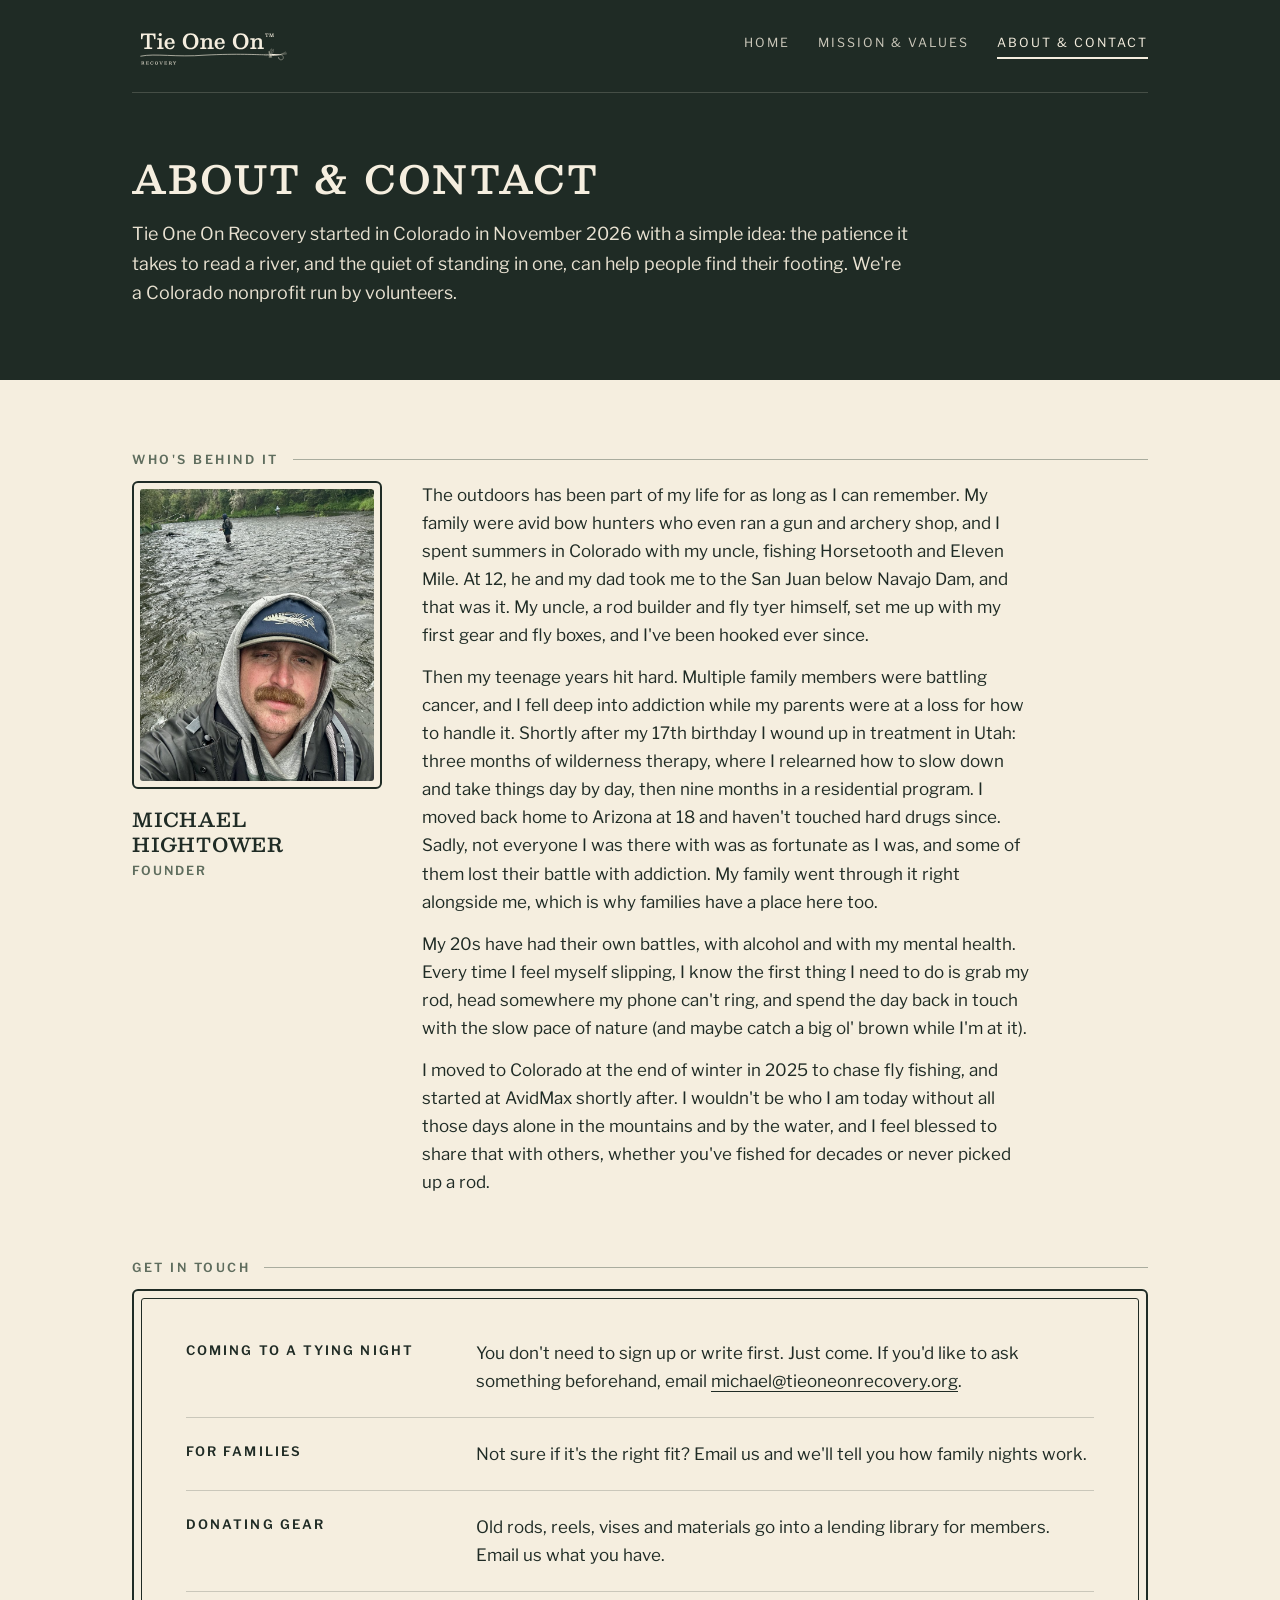
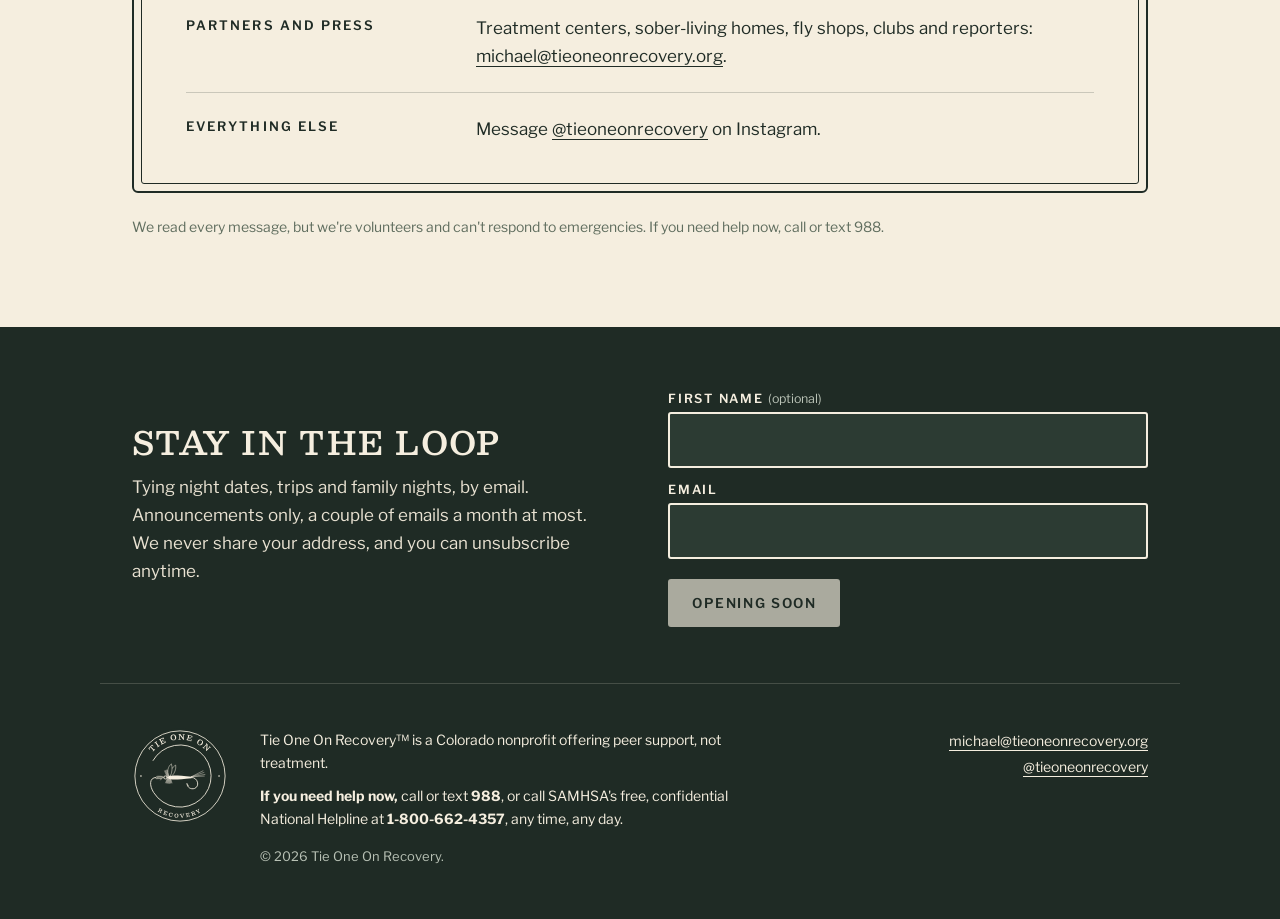
==== commit 732c119b: "Add founder bio and photo to the about page" ====
--- a/about.html
+++ b/about.html
@@ -35,10 +35,29 @@
   <section class="reveal">
     <h2 class="kicker">Who's behind it</h2>
     <div class="bio">
-      <h3>Michael Hightower<span class="role">Founder</span></h3>
+      <div class="who">
+        <figure class="portrait"><img src="assets/michael.jpg" width="800" height="1000" loading="lazy"
+          alt="Michael Hightower wading a river in a rain jacket and cap"></figure>
+        <h3>Michael Hightower<span class="role">Founder</span></h3>
+      </div>
       <div>
-        <div class="draft"><p><b>Michael's bio goes here.</b> A few short paragraphs: who you are, why fly
-        tying, and why you started this. How much of your own story you share is completely your call.</p></div>
+        <p>The outdoors has been part of my life for as long as I can remember. My family were avid bow hunters
+        who even ran a gun and archery shop, and I spent summers in Colorado with my uncle, fishing Horsetooth and
+        Eleven Mile. At 12, he and my dad took me to the San Juan below Navajo Dam, and that was it. My uncle, a rod
+        builder and fly tyer himself, set me up with my first gear and fly boxes, and I've been hooked ever since.</p>
+        <p>Then my teenage years hit hard. Multiple family members were battling cancer, and I fell deep into addiction
+        while my parents were at a loss for how to handle it. Shortly after my 17th birthday I wound up in treatment in
+        Utah: three months of wilderness therapy, where I relearned how to slow down and take things day by day, then
+        nine months in a residential program. I moved back home to Arizona at 18 and haven't touched hard drugs since.
+        Sadly, not everyone I was there with was as fortunate as I was, and some of them lost their battle with
+        addiction. My family went through it right alongside me, which is why families
+        have a place here too.</p>
+        <p>My 20s have had their own battles, with alcohol and with my mental health. Every time I feel myself slipping,
+        I know the first thing I need to do is grab my rod, head somewhere my phone can't ring, and spend the day back in touch with
+        the slow pace of nature (and maybe catch a big ol' brown while I'm at it).</p>
+        <p>I moved to Colorado at the end of winter in 2025 to chase fly fishing, and started at AvidMax shortly after.
+        I wouldn't be who I am today without all those days alone in the mountains and by the water, and I feel blessed
+        to share that with others, whether you've fished for decades or never picked up a rod.</p>
       </div>
     </div>
   </section>
--- a/styles.css
+++ b/styles.css
@@ -88,6 +88,9 @@
 /* about */
 .bio { display: grid; grid-template-columns: 250px minmax(0, 1fr); gap: 40px; }
 .bio .role { display: block; margin-top: 6px; font: 600 12.5px var(--sans); letter-spacing: .16em; text-transform: uppercase; color: var(--sage); }
+.bio > div { max-width: 36em; }
+.portrait { margin: 0 0 18px; border: 2px solid var(--spruce); border-radius: 6px; padding: 6px; }
+.portrait img { display: block; width: 100%; height: auto; border-radius: 3px; }
 .draft { border: 1px dashed var(--sage); border-radius: 4px; padding: 22px 24px; color: var(--sage); }
 .note { margin-top: 22px; font-size: 14px; color: var(--sage); }
 
@@ -133,7 +136,9 @@
   main.wrap { padding-top: 48px; }
   .sign > div { padding: 28px 22px; }
   h2 { font-size: 1.55rem; }
-  .rows li, .bio { gap: 6px; }
+  .rows li { gap: 6px; }
+  .bio { gap: 16px; }
+  .portrait { max-width: 260px; }
   .name > div { gap: 24px; }
   .clinch { max-width: 260px; }
   .signup { margin-top: 64px; }
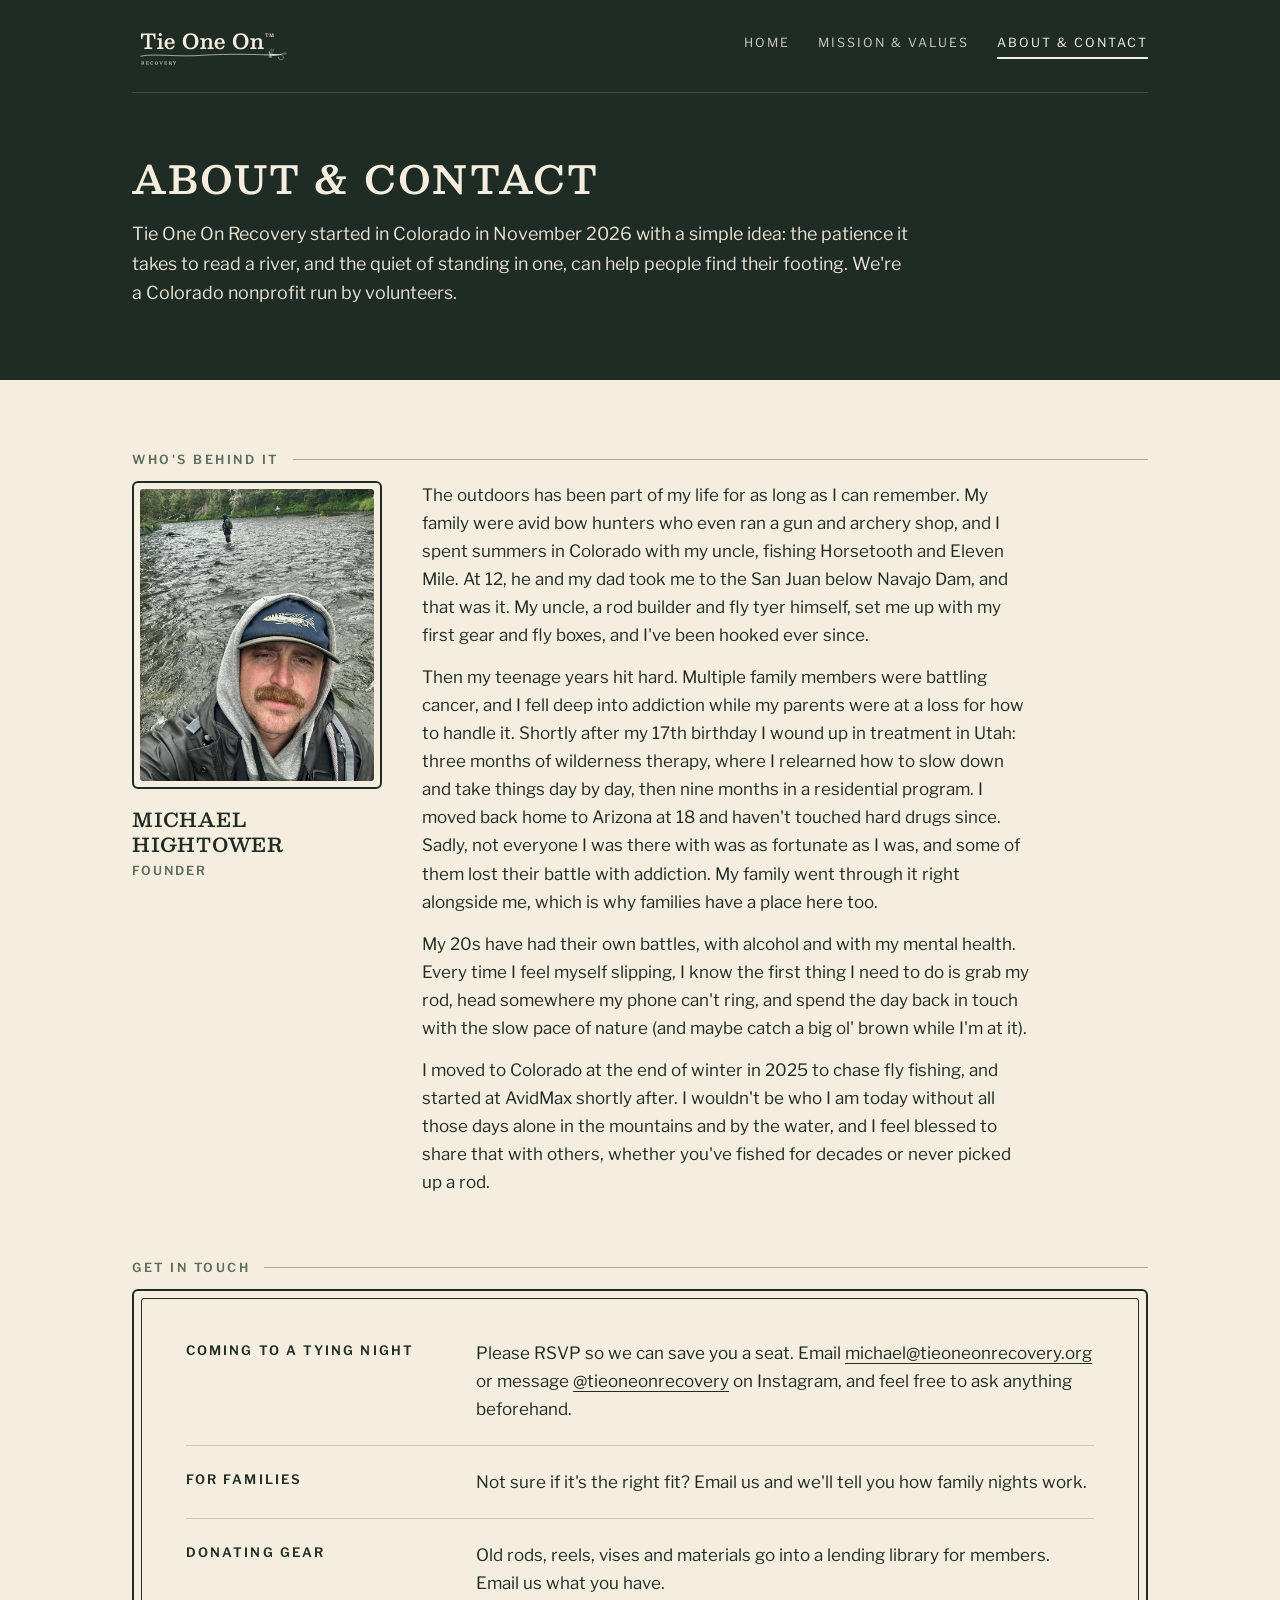
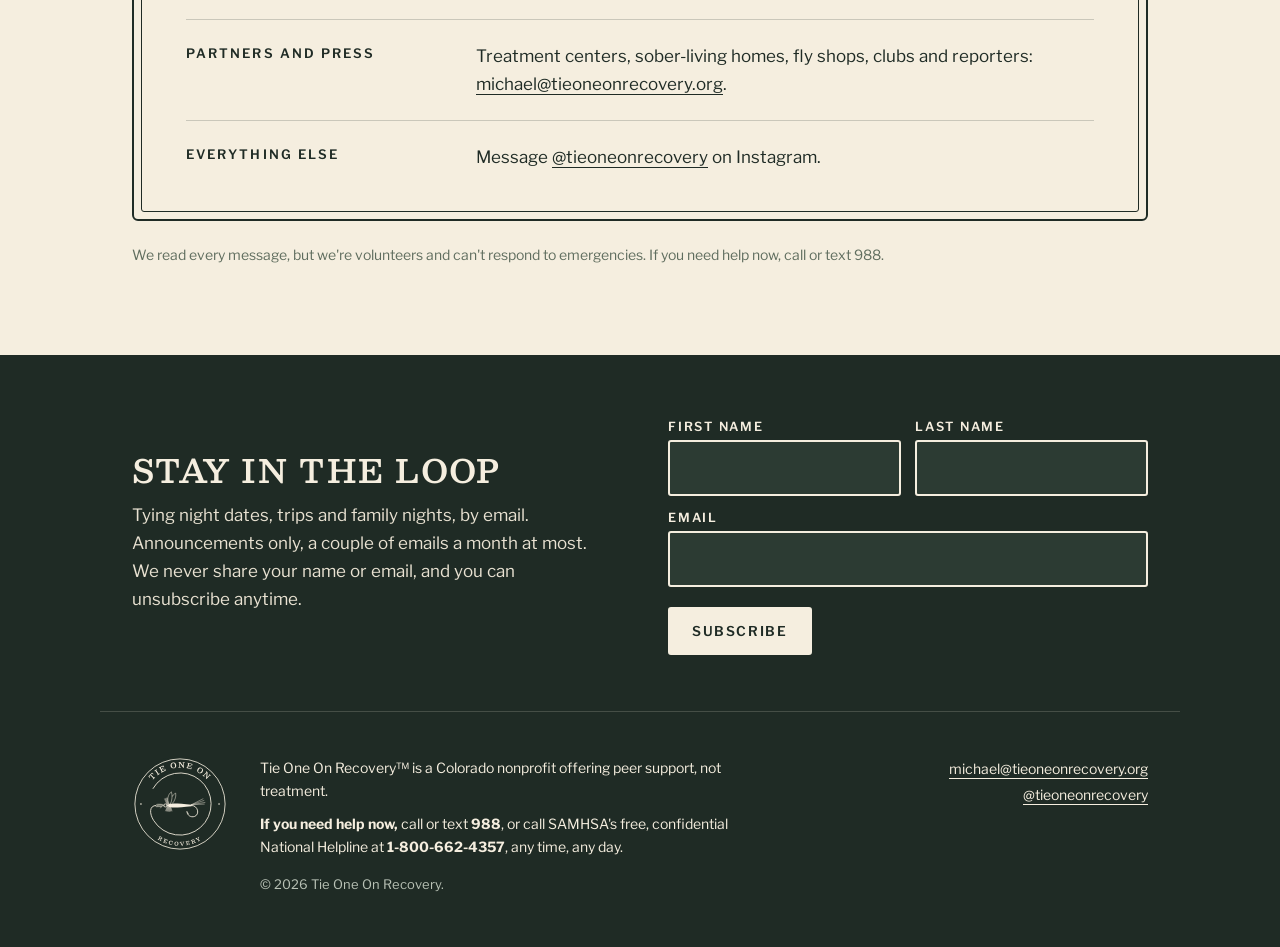
==== commit 6e02d795: "Open the newsletter signup and ask for RSVPs The signup form posts to Kit and now asks for first and" ====
--- a/about.html
+++ b/about.html
@@ -66,7 +66,7 @@
     <div class="sign">
       <div>
         <ul class="rows">
-          <li><b>Coming to a tying night</b><p>You don't need to sign up or write first. Just come. If you'd like to ask something beforehand, email <a href="mailto:michael@tieoneonrecovery.org">michael@tieoneonrecovery.org</a>.</p></li><li><b>For families</b><p>Not sure if it's the right fit? Email us and we'll tell you how family nights work.</p></li><li><b>Donating gear</b><p>Old rods, reels, vises and materials go into a lending library for members. Email us what you have.</p></li><li><b>Partners and press</b><p>Treatment centers, sober-living homes, fly shops, clubs and reporters: <a href="mailto:michael@tieoneonrecovery.org">michael@tieoneonrecovery.org</a>.</p></li><li><b>Everything else</b><p>Message <a href="https://www.instagram.com/tieoneonrecovery/">@tieoneonrecovery</a> on Instagram.</p></li>
+          <li><b>Coming to a tying night</b><p>Please RSVP so we can save you a seat. Email <a href="mailto:michael@tieoneonrecovery.org">michael@tieoneonrecovery.org</a> or message <a href="https://www.instagram.com/tieoneonrecovery/">@tieoneonrecovery</a> on Instagram, and feel free to ask anything beforehand.</p></li><li><b>For families</b><p>Not sure if it's the right fit? Email us and we'll tell you how family nights work.</p></li><li><b>Donating gear</b><p>Old rods, reels, vises and materials go into a lending library for members. Email us what you have.</p></li><li><b>Partners and press</b><p>Treatment centers, sober-living homes, fly shops, clubs and reporters: <a href="mailto:michael@tieoneonrecovery.org">michael@tieoneonrecovery.org</a>.</p></li><li><b>Everything else</b><p>Message <a href="https://www.instagram.com/tieoneonrecovery/">@tieoneonrecovery</a> on Instagram.</p></li>
         </ul>
       </div>
     </div>
@@ -79,14 +79,18 @@
     <div>
       <h2 id="su-title">Stay in the loop</h2>
       <p>Tying night dates, trips and family nights, by email. Announcements only, a couple of emails a
-      month at most. We never share your address, and you can unsubscribe anytime.</p>
+      month at most. We never share your name or email, and you can unsubscribe anytime.</p>
     </div>
-    <form action="#" method="post">
-      <label for="su-name">First name <span>(optional)</span></label>
-      <input id="su-name" name="fields[first_name]" autocomplete="given-name">
+    <form action="https://app.kit.com/forms/10139720/subscriptions" method="post">
+      <div class="names">
+        <div><label for="su-first">First name</label>
+        <input id="su-first" name="fields[first_name]" autocomplete="given-name" required></div>
+        <div><label for="su-last">Last name</label>
+        <input id="su-last" name="fields[last_name]" autocomplete="family-name" required></div>
+      </div>
       <label for="su-email">Email</label>
       <input id="su-email" name="email_address" type="email" autocomplete="email" required>
-      <button class="btn" type="button" disabled>Opening soon</button>
+      <button class="btn" type="submit">Subscribe</button>
     </form>
   </div>
 </section>
--- a/styles.css
+++ b/styles.css
@@ -100,8 +100,9 @@
 .signup p { margin-top: 12px; color: var(--bone); }
 .signup form { display: grid; gap: 6px; }
 .signup label { font: 600 12.5px var(--sans); letter-spacing: .14em; text-transform: uppercase; margin-top: 8px; }
-.signup label span { font-weight: 400; text-transform: none; letter-spacing: 0; color: var(--mist); }
-.signup input { font: inherit; padding: 12px 14px; border-radius: 3px; border: 2px solid var(--cream); background: var(--moss); color: var(--cream); }
+.signup .names { display: grid; grid-template-columns: minmax(0, 1fr) minmax(0, 1fr); gap: 14px; }
+.signup .names > div { display: grid; gap: 6px; }
+.signup input { width: 100%; min-width: 0; font: inherit; padding: 12px 14px; border-radius: 3px; border: 2px solid var(--cream); background: var(--moss); color: var(--cream); }
 .signup .btn { justify-self: start; margin-top: 14px; }
 
 footer { margin-top: 96px; }
@@ -143,5 +144,6 @@
   .clinch { max-width: 260px; }
   .signup { margin-top: 64px; }
   .signup .wrap { gap: 24px; }
+  .signup .names { grid-template-columns: 1fr; gap: 6px; }
   footer .contact-links { text-align: left; }
 }
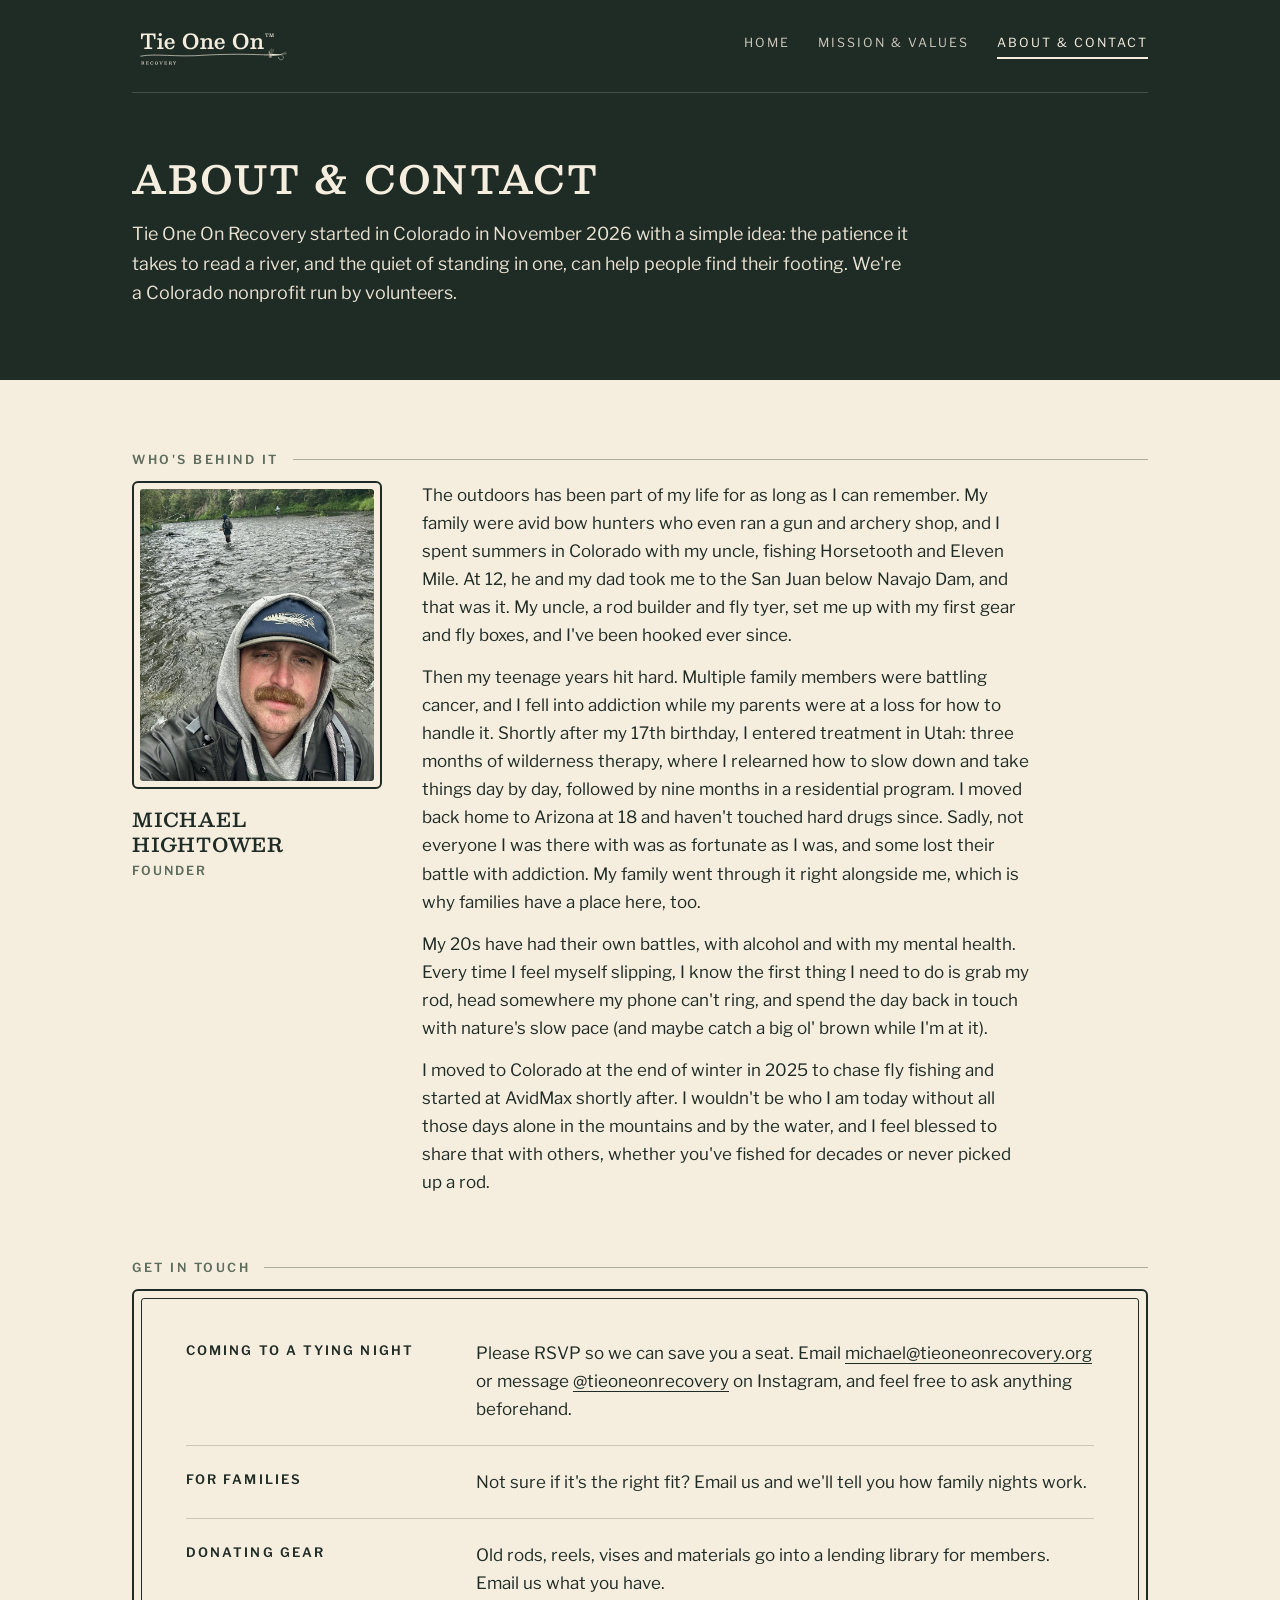
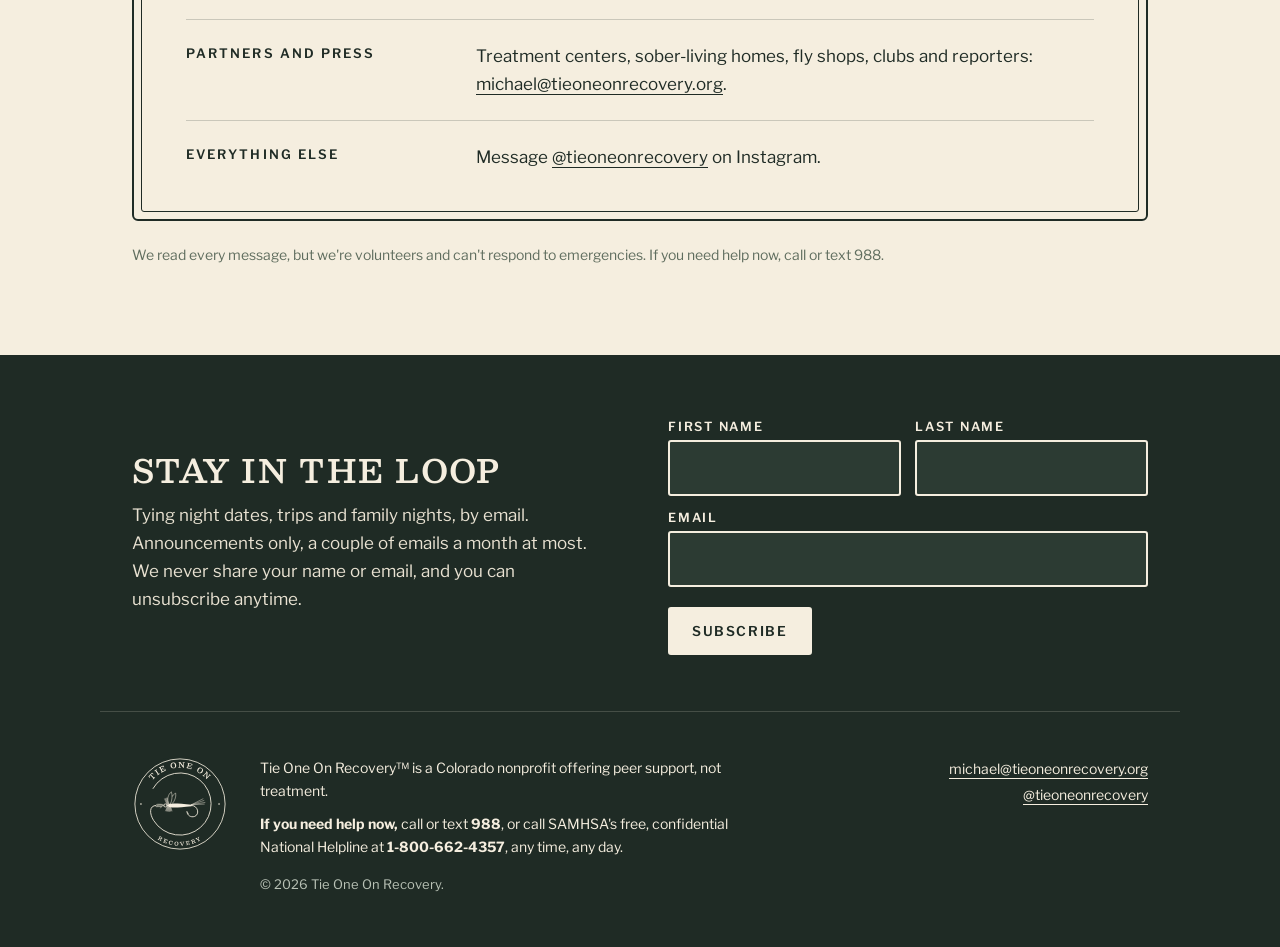
==== commit 6970d7f5: "Tighten the founder bio" ====
--- a/about.html
+++ b/about.html
@@ -8,7 +8,7 @@
 <meta property="og:title" content="About & contact · Tie One On Recovery">
 <meta property="og:description" content="Free fly-tying nights for people in recovery and for families affected by addiction. A Colorado nonprofit.">
 <meta property="og:image" content="https://tieoneonrecovery.org/assets/link-preview.png">
-<meta property="og:url" content="https://tieoneonrecovery.org/about.html">
+<meta property="og:url" content="https://tieoneonrecovery.org/about">
 <meta property="og:type" content="website">
 <link rel="icon" href="favicon.svg" type="image/svg+xml">
 <link rel="icon" href="favicon.ico" sizes="48x48">
@@ -20,8 +20,8 @@
 <div class="band">
   <div class="wrap">
     <header class="top">
-      <a href="index.html" aria-label="Tie One On Recovery, home"><svg class="logo" xmlns="http://www.w3.org/2000/svg" viewBox="0 0 476 142" role="img" aria-label="Tie One On Recovery"><defs><mask id="ko1" maskUnits="userSpaceOnUse" x="-2000" y="-2000" width="6000" height="6000"><rect x="-2000" y="-2000" width="6000" height="6000" fill="#fff"/><g transform="translate(404.93,97) scale(0.44)"><path d="M15,-4 C13,-18 20,-31 31,-37 C33,-26 28,-12 19,-4 Z" fill="#000" stroke="none" stroke-width="1.5" stroke-linejoin="round"/></g></mask><mask id="ko2" maskUnits="userSpaceOnUse" x="-2000" y="-2000" width="6000" height="6000"><rect x="-2000" y="-2000" width="6000" height="6000" fill="#fff"/><g transform="translate(404.93,97) scale(0.44)"><path d="M11,-4 C4,-18 8,-33 18,-41 C22,-30 20,-14 15,-4 Z" fill="#000" stroke="none" stroke-width="1.5" stroke-linejoin="round"/></g></mask><mask id="ko3" maskUnits="userSpaceOnUse" x="-2000" y="-2000" width="6000" height="6000"><rect x="-2000" y="-2000" width="6000" height="6000" fill="#fff"/><g transform="translate(404.93,97) scale(0.44) rotate(24 -11.5 0)"><ellipse cx="-11.5" cy="0" rx="2.15" ry="4.4" fill="#000" stroke="none" stroke-width="1.35"/></g></mask><mask id="ko4" maskUnits="userSpaceOnUse" x="-2000" y="-2000" width="6000" height="6000"><rect x="-2000" y="-2000" width="6000" height="6000" fill="#fff"/><g transform="translate(404.93,97) scale(0.44) rotate(24 -15 0)"><ellipse cx="-15" cy="0" rx="2.15" ry="4.4" fill="#000" stroke="none" stroke-width="1.35"/></g></mask><mask id="ko5" maskUnits="userSpaceOnUse" x="-2000" y="-2000" width="6000" height="6000"><rect x="-2000" y="-2000" width="6000" height="6000" fill="#fff"/><g transform="translate(404.93,97) scale(0.44) rotate(24 -18.5 0)"><ellipse cx="-18.5" cy="0" rx="2.15" ry="4.4" fill="#000" stroke="none" stroke-width="1.35"/></g></mask><mask id="ko6" maskUnits="userSpaceOnUse" x="-2000" y="-2000" width="6000" height="6000"><rect x="-2000" y="-2000" width="6000" height="6000" fill="#fff"/><g transform="translate(404.93,97) scale(0.44) rotate(24 -22 0)"><ellipse cx="-22" cy="0" rx="2.15" ry="4.4" fill="#000" stroke="none" stroke-width="1.35"/></g></mask><mask id="ko7" maskUnits="userSpaceOnUse" x="-2000" y="-2000" width="6000" height="6000"><rect x="-2000" y="-2000" width="6000" height="6000" fill="#fff"/><g transform="translate(404.93,97) scale(0.44) rotate(24 -25.5 0)"><ellipse cx="-25.5" cy="0" rx="2.15" ry="4.4" fill="#000" stroke="none" stroke-width="1.35"/></g></mask></defs><g mask="url(#ko7)"><g mask="url(#ko6)"><g mask="url(#ko5)"><g mask="url(#ko4)"><g mask="url(#ko3)"><g mask="url(#ko2)"><g mask="url(#ko1)"><path d="M36.297333333333334 78.65066666666667Q36.297333333333334 79.57066666666667 36.57333333333334 79.78533333333334Q36.849333333333334 80.0 37.769333333333336 80.0H58.132Q59.02133333333333 80.0 59.45066666666666 79.78533333333334Q59.879999999999995 79.57066666666667 59.879999999999995 78.58933333333333V76.71866666666666Q59.879999999999995 75.768 59.64999999999999 75.46133333333333Q59.419999999999995 75.15466666666667 58.46933333333333 75.15466666666667H53.86933333333333Q52.64266666666666 75.15466666666667 52.36666666666666 74.80199999999999Q52.090666666666664 74.44933333333333 52.090666666666664 73.19200000000001V39.85733333333334Q52.090666666666664 39.06 52.30533333333333 38.79933333333334Q52.519999999999996 38.53866666666667 53.256 38.53866666666667H55.556Q59.266666666666666 38.53866666666667 61.336666666666666 39.489333333333335Q63.406666666666666 40.440000000000005 64.28066666666666 42.77066666666667Q65.15466666666666 45.101333333333336 65.24666666666667 49.24133333333333Q65.27733333333333 50.06933333333333 65.47666666666666 50.406666666666666Q65.67599999999999 50.744 66.62666666666667 50.744H68.22133333333333Q69.08 50.744 69.34066666666666 50.56Q69.60133333333333 50.376000000000005 69.60133333333333 49.548V35.44133333333333Q69.60133333333333 34.552 69.40199999999999 34.275999999999996Q69.20266666666666 34.0 68.344 34.0H27.986666666666665Q26.974666666666668 34.0 26.775333333333336 34.30666666666667Q26.576 34.61333333333334 26.576 35.656000000000006V49.272000000000006Q26.576 50.008 26.775333333333336 50.376000000000005Q26.974666666666668 50.744 27.772 50.744H29.489333333333335Q30.409333333333333 50.744 30.654666666666664 50.452666666666666Q30.9 50.16133333333333 30.930666666666667 49.333333333333336Q31.022666666666666 45.16266666666667 31.881333333333334 42.81666666666666Q32.74 40.470666666666666 34.81 39.504666666666665Q36.879999999999995 38.53866666666667 40.590666666666664 38.53866666666667H42.82933333333333Q43.596000000000004 38.53866666666667 43.84133333333334 38.79933333333334Q44.086666666666666 39.06 44.086666666666666 39.85733333333334V73.376Q44.086666666666666 74.54133333333333 43.78 74.848Q43.47333333333333 75.15466666666667 42.33866666666667 75.15466666666667H37.616Q36.879999999999995 75.15466666666667 36.58866666666667 75.36933333333334Q36.297333333333334 75.584 36.297333333333334 76.38133333333333ZM78.80133333333333 37.25066666666667Q78.80133333333333 39.244 80.212 40.501333333333335Q81.62266666666667 41.75866666666667 83.58533333333334 41.75866666666667Q85.57866666666666 41.75866666666667 86.974 40.501333333333335Q88.36933333333334 39.244 88.36933333333334 37.25066666666667Q88.36933333333334 35.22666666666667 86.974 33.98466666666667Q85.57866666666666 32.74266666666667 83.58533333333334 32.74266666666667Q81.62266666666667 32.74266666666667 80.212 33.98466666666667Q78.80133333333333 35.22666666666667 78.80133333333333 37.25066666666667ZM79.35333333333334 52.400000000000006Q80.028 52.400000000000006 80.028 53.16666666666667V74.90933333333334Q80.028 75.4 79.92066666666668 75.55333333333334Q79.81333333333333 75.70666666666666 79.292 75.70666666666666H75.45866666666667Q74.90666666666667 75.70666666666666 74.70733333333334 75.86Q74.50800000000001 76.01333333333334 74.50800000000001 76.62666666666667V79.264Q74.50800000000001 79.75466666666667 74.70733333333334 79.87733333333333Q74.90666666666667 80.0 75.39733333333334 80.0H92.50933333333333Q93.03066666666666 80.0 93.15333333333334 79.84666666666666Q93.27600000000001 79.69333333333333 93.27600000000001 79.20266666666667V76.35066666666667Q93.27600000000001 75.89066666666666 93.12266666666667 75.79866666666666Q92.96933333333334 75.70666666666666 92.50933333333333 75.70666666666666H88.4Q88.00133333333333 75.70666666666666 87.87866666666667 75.538Q87.756 75.36933333333333 87.756 74.97066666666667V48.75066666666667Q87.756 48.321333333333335 87.63333333333333 48.214Q87.51066666666667 48.10666666666667 87.112 48.10666666666667H75.30533333333334Q74.50800000000001 48.10666666666667 74.50800000000001 48.93466666666667V51.69466666666666Q74.50800000000001 52.15466666666667 74.63066666666667 52.27733333333334Q74.75333333333333 52.400000000000006 75.21333333333334 52.400000000000006ZM96.18933333333332 64.66666666666667Q96.18933333333332 68.96000000000001 97.93733333333333 72.64Q99.68533333333333 76.32 103.13533333333334 78.55866666666665Q106.58533333333332 80.79733333333333 111.67599999999999 80.79733333333333Q115.57066666666665 80.79733333333333 118.46866666666665 79.50933333333333Q121.36666666666666 78.22133333333333 123.268 75.82933333333332Q125.16933333333333 73.43733333333333 126.05866666666665 70.064Q126.15066666666667 69.696 126.01266666666666 69.54266666666666Q125.87466666666666 69.38933333333333 125.35333333333332 69.38933333333333H122.16399999999999Q121.67333333333332 69.38933333333333 121.53533333333331 69.58866666666665Q121.39733333333332 69.788 121.244 70.12533333333333Q120.07866666666666 73.19200000000001 117.94733333333332 75.00133333333333Q115.81599999999999 76.81066666666666 112.59599999999999 76.81066666666666Q109.744 76.81066666666666 107.996 75.24666666666667Q106.24799999999999 73.68266666666666 105.466 71.122Q104.684 68.56133333333334 104.62266666666666 65.52533333333334Q104.62266666666666 65.004 104.80666666666666 64.82Q104.99066666666666 64.636 105.54266666666666 64.636H125.29199999999999Q125.93599999999999 64.636 126.15066666666667 64.46733333333333Q126.36533333333333 64.29866666666666 126.36533333333333 63.65466666666667Q126.36533333333333 61.53866666666667 125.96666666666665 59.254000000000005Q125.56799999999998 56.96933333333334 124.63266666666665 54.85333333333334Q123.69733333333332 52.73733333333334 122.05666666666666 51.02Q120.416 49.30266666666667 117.978 48.306Q115.53999999999999 47.309333333333335 112.10533333333333 47.309333333333335Q106.8 47.309333333333335 103.258 49.60933333333334Q99.716 51.909333333333336 97.95266666666666 55.83466666666667Q96.18933333333332 59.760000000000005 96.18933333333332 64.66666666666667ZM105.604 60.894666666666666Q104.96 60.894666666666666 104.83733333333333 60.726Q104.71466666666666 60.55733333333333 104.74533333333332 60.00533333333333Q104.80666666666666 57.797333333333334 105.60399999999998 55.742666666666665Q106.40133333333333 53.688 107.996 52.354Q109.59066666666666 51.02 111.98266666666666 51.02Q113.60799999999999 51.02 114.77333333333333 51.909333333333336Q115.93866666666666 52.79866666666667 116.70533333333333 54.224666666666664Q117.472 55.650666666666666 117.84 57.245333333333335Q118.208 58.84 118.23866666666666 60.312Q118.26933333333332 60.71066666666667 118.13133333333332 60.80266666666667Q117.99333333333333 60.894666666666666 117.38 60.894666666666666ZM150.25466666666665 57.0Q150.25466666666665 62.029333333333334 151.84933333333333 66.35333333333334Q153.444 70.67733333333334 156.43399999999997 73.928Q159.42399999999998 77.17866666666667 163.73266666666666 78.988Q168.0413333333333 80.79733333333333 173.43866666666665 80.79733333333333Q178.62133333333333 80.79733333333333 182.86866666666666 78.988Q187.11599999999999 77.17866666666667 190.19799999999998 73.928Q193.27999999999997 70.67733333333334 194.9513333333333 66.35333333333334Q196.62266666666665 62.029333333333334 196.62266666666665 57.0Q196.62266666666665 51.97066666666667 195.02799999999996 47.646666666666675Q193.4333333333333 43.32266666666667 190.428 40.072Q187.42266666666666 36.821333333333335 183.1293333333333 35.012Q178.83599999999998 33.20266666666667 173.43866666666665 33.20266666666667Q168.0413333333333 33.20266666666667 163.73266666666666 35.012Q159.42399999999998 36.821333333333335 156.43399999999997 40.072Q153.444 43.32266666666667 151.84933333333333 47.646666666666675Q150.25466666666665 51.97066666666667 150.25466666666665 57.0ZM159.97599999999997 57.0Q159.97599999999997 52.92133333333334 160.74266666666665 49.44066666666667Q161.5093333333333 45.96 163.11933333333332 43.32266666666666Q164.7293333333333 40.68533333333333 167.28999999999996 39.21333333333334Q169.85066666666665 37.74133333333334 173.43866666666665 37.74133333333334Q177.02666666666664 37.74133333333334 179.5873333333333 39.21333333333334Q182.14799999999997 40.68533333333333 183.75799999999998 43.32266666666666Q185.36799999999997 45.96 186.13466666666665 49.44066666666667Q186.9013333333333 52.92133333333334 186.9013333333333 57.0Q186.9013333333333 61.048 186.22666666666663 64.54400000000001Q185.55199999999996 68.04 183.98799999999997 70.67733333333334Q182.42399999999998 73.31466666666667 179.83266666666663 74.78666666666666Q177.2413333333333 76.25866666666667 173.43866666666665 76.25866666666667Q169.85066666666665 76.25866666666667 167.28999999999996 74.78666666666666Q164.7293333333333 73.31466666666667 163.11933333333332 70.67733333333334Q161.5093333333333 68.04 160.74266666666665 64.54400000000001Q159.97599999999997 61.048 159.97599999999997 57.0ZM206.43599999999998 52.400000000000006Q206.9573333333333 52.400000000000006 207.17199999999997 52.538000000000004Q207.38666666666666 52.676 207.38666666666666 53.19733333333333V74.72533333333334Q207.38666666666666 75.4 207.1413333333333 75.55333333333334Q206.896 75.70666666666666 206.19066666666666 75.70666666666666H203.00133333333332Q202.35733333333332 75.70666666666666 202.11199999999997 75.89066666666668Q201.86666666666665 76.07466666666667 201.86666666666665 76.78V78.92666666666666Q201.86666666666665 79.57066666666667 202.00466666666665 79.78533333333334Q202.14266666666666 80.0 202.75599999999997 80.0H218.82533333333333Q219.408 80.0 219.63799999999998 79.816Q219.868 79.632 219.868 79.01866666666666V76.78Q219.868 76.07466666666667 219.63799999999998 75.89066666666668Q219.408 75.70666666666666 218.76399999999998 75.70666666666666H216.34133333333332Q215.6053333333333 75.70666666666666 215.34466666666663 75.43066666666667Q215.08399999999997 75.15466666666667 215.08399999999997 74.48V62.64266666666667Q215.08399999999997 59.484 216.188 57.06133333333334Q217.29199999999997 54.638666666666666 219.224 53.274Q221.15599999999998 51.909333333333336 223.60933333333332 51.909333333333336Q226.18533333333332 51.909333333333336 227.36599999999999 53.458Q228.54666666666665 55.00666666666667 228.54666666666665 58.13466666666667V74.51066666666667Q228.54666666666665 75.30799999999999 228.30133333333333 75.50733333333332Q228.05599999999998 75.70666666666666 227.28933333333333 75.70666666666666H224.59066666666666Q224.00799999999998 75.70666666666666 223.86999999999998 75.952Q223.73199999999997 76.19733333333333 223.73199999999997 76.74933333333334V78.92666666666666Q223.73199999999997 79.50933333333333 223.85466666666665 79.75466666666667Q223.97733333333332 80.0 224.59066666666666 80.0H240.56799999999998Q241.2733333333333 80.0 241.51866666666666 79.862Q241.76399999999998 79.724 241.76399999999998 79.04933333333334V76.688Q241.76399999999998 76.136 241.59533333333331 75.92133333333334Q241.42666666666665 75.70666666666666 240.87466666666666 75.70666666666666H237.47066666666666Q236.64266666666666 75.70666666666666 236.44333333333333 75.446Q236.24399999999997 75.18533333333333 236.24399999999997 74.35733333333333V57.368Q236.24399999999997 54.08666666666667 235.26266666666663 51.848000000000006Q234.28133333333332 49.60933333333334 232.012 48.45933333333333Q229.74266666666665 47.309333333333335 225.94 47.309333333333335Q221.98399999999998 47.309333333333335 219.53066666666666 48.919333333333334Q217.0773333333333 50.529333333333334 215.54399999999998 52.82933333333334Q215.11466666666666 53.38133333333333 214.9153333333333 53.366Q214.71599999999998 53.35066666666667 214.71599999999998 52.15466666666667V49.30266666666667Q214.71599999999998 48.72 214.42466666666667 48.413333333333334Q214.13333333333333 48.10666666666667 213.55066666666664 48.10666666666667H202.87866666666665Q202.35733333333332 48.10666666666667 202.11199999999997 48.306000000000004Q201.86666666666665 48.50533333333334 201.86666666666665 49.088V51.388000000000005Q201.86666666666665 51.97066666666667 202.01999999999998 52.18533333333334Q202.17333333333332 52.400000000000006 202.75599999999997 52.400000000000006ZM244.3093333333333 64.66666666666667Q244.3093333333333 68.96000000000001 246.0573333333333 72.64Q247.80533333333332 76.32 251.25533333333334 78.55866666666665Q254.70533333333333 80.79733333333333 259.796 80.79733333333333Q263.69066666666663 80.79733333333333 266.58866666666665 79.50933333333333Q269.4866666666667 78.22133333333333 271.38800000000003 75.82933333333332Q273.28933333333333 73.43733333333333 274.17866666666663 70.064Q274.27066666666667 69.696 274.13266666666664 69.54266666666666Q273.99466666666666 69.38933333333333 273.4733333333333 69.38933333333333H270.284Q269.7933333333333 69.38933333333333 269.6553333333333 69.58866666666665Q269.51733333333334 69.788 269.364 70.12533333333333Q268.19866666666667 73.19200000000001 266.0673333333333 75.00133333333333Q263.936 76.81066666666666 260.716 76.81066666666666Q257.864 76.81066666666666 256.116 75.24666666666667Q254.368 73.68266666666666 253.58599999999998 71.122Q252.80399999999997 68.56133333333334 252.74266666666665 65.52533333333334Q252.74266666666665 65.004 252.92666666666665 64.82Q253.11066666666665 64.636 253.66266666666664 64.636H273.412Q274.056 64.636 274.27066666666667 64.46733333333333Q274.4853333333333 64.29866666666666 274.4853333333333 63.65466666666667Q274.4853333333333 61.53866666666667 274.08666666666664 59.254000000000005Q273.688 56.96933333333334 272.75266666666664 54.85333333333334Q271.8173333333333 52.73733333333334 270.1766666666666 51.02Q268.536 49.30266666666667 266.09799999999996 48.306Q263.65999999999997 47.309333333333335 260.2253333333333 47.309333333333335Q254.92 47.309333333333335 251.378 49.60933333333334Q247.83599999999998 51.909333333333336 246.07266666666663 55.83466666666667Q244.3093333333333 59.760000000000005 244.3093333333333 64.66666666666667ZM253.724 60.894666666666666Q253.07999999999998 60.894666666666666 252.95733333333334 60.726Q252.83466666666666 60.55733333333333 252.86533333333333 60.00533333333333Q252.92666666666665 57.797333333333334 253.724 55.742666666666665Q254.5213333333333 53.688 256.116 52.354Q257.71066666666667 51.02 260.10266666666666 51.02Q261.728 51.02 262.8933333333333 51.909333333333336Q264.0586666666666 52.79866666666667 264.82533333333333 54.224666666666664Q265.592 55.650666666666666 265.96 57.245333333333335Q266.328 58.84 266.35866666666664 60.312Q266.3893333333333 60.71066666666667 266.2513333333333 60.80266666666667Q266.11333333333334 60.894666666666666 265.5 60.894666666666666ZM298.37466666666666 57.0Q298.37466666666666 62.029333333333334 299.96933333333334 66.35333333333334Q301.56399999999996 70.67733333333334 304.554 73.928Q307.544 77.17866666666667 311.85266666666666 78.988Q316.1613333333333 80.79733333333333 321.5586666666666 80.79733333333333Q326.74133333333333 80.79733333333333 330.98866666666663 78.988Q335.236 77.17866666666667 338.318 73.928Q341.4 70.67733333333334 343.0713333333333 66.35333333333334Q344.74266666666665 62.029333333333334 344.74266666666665 57.0Q344.74266666666665 51.97066666666667 343.14799999999997 47.646666666666675Q341.5533333333333 43.32266666666667 338.548 40.072Q335.54266666666666 36.821333333333335 331.2493333333333 35.012Q326.95599999999996 33.20266666666667 321.5586666666666 33.20266666666667Q316.1613333333333 33.20266666666667 311.85266666666666 35.012Q307.544 36.821333333333335 304.554 40.072Q301.56399999999996 43.32266666666667 299.96933333333334 47.646666666666675Q298.37466666666666 51.97066666666667 298.37466666666666 57.0ZM308.096 57.0Q308.096 52.92133333333334 308.86266666666666 49.44066666666667Q309.6293333333333 45.96 311.2393333333333 43.32266666666666Q312.84933333333333 40.68533333333333 315.40999999999997 39.21333333333334Q317.97066666666666 37.74133333333334 321.5586666666666 37.74133333333334Q325.14666666666665 37.74133333333334 327.7073333333333 39.21333333333334Q330.268 40.68533333333333 331.878 43.32266666666666Q333.488 45.96 334.25466666666665 49.44066666666667Q335.0213333333333 52.92133333333334 335.0213333333333 57.0Q335.0213333333333 61.048 334.34666666666664 64.54400000000001Q333.67199999999997 68.04 332.10799999999995 70.67733333333334Q330.544 73.31466666666667 327.9526666666667 74.78666666666666Q325.36133333333333 76.25866666666667 321.5586666666666 76.25866666666667Q317.97066666666666 76.25866666666667 315.40999999999997 74.78666666666666Q312.84933333333333 73.31466666666667 311.2393333333333 70.67733333333334Q309.6293333333333 68.04 308.86266666666666 64.54400000000001Q308.096 61.048 308.096 57.0ZM354.556 52.400000000000006Q355.07733333333334 52.400000000000006 355.29200000000003 52.538000000000004Q355.50666666666666 52.676 355.50666666666666 53.19733333333333V74.72533333333334Q355.50666666666666 75.4 355.2613333333333 75.55333333333334Q355.01599999999996 75.70666666666666 354.31066666666663 75.70666666666666H351.1213333333333Q350.4773333333333 75.70666666666666 350.23199999999997 75.89066666666668Q349.9866666666667 76.07466666666667 349.9866666666667 76.78V78.92666666666666Q349.9866666666667 79.57066666666667 350.12466666666666 79.78533333333334Q350.26266666666663 80.0 350.876 80.0H366.94533333333334Q367.52799999999996 80.0 367.758 79.816Q367.988 79.632 367.988 79.01866666666666V76.78Q367.988 76.07466666666667 367.758 75.89066666666668Q367.52799999999996 75.70666666666666 366.884 75.70666666666666H364.4613333333333Q363.7253333333333 75.70666666666666 363.46466666666663 75.43066666666667Q363.204 75.15466666666667 363.204 74.48V62.64266666666667Q363.204 59.484 364.308 57.06133333333334Q365.412 54.638666666666666 367.344 53.274Q369.276 51.909333333333336 371.72933333333333 51.909333333333336Q374.30533333333335 51.909333333333336 375.486 53.458Q376.66666666666663 55.00666666666667 376.66666666666663 58.13466666666667V74.51066666666667Q376.66666666666663 75.30799999999999 376.42133333333334 75.50733333333332Q376.176 75.70666666666666 375.40933333333334 75.70666666666666H372.71066666666667Q372.128 75.70666666666666 371.99 75.952Q371.852 76.19733333333333 371.852 76.74933333333334V78.92666666666666Q371.852 79.50933333333333 371.9746666666666 79.75466666666667Q372.0973333333333 80.0 372.71066666666667 80.0H388.688Q389.3933333333333 80.0 389.63866666666667 79.862Q389.884 79.724 389.884 79.04933333333334V76.688Q389.884 76.136 389.7153333333333 75.92133333333334Q389.5466666666666 75.70666666666666 388.99466666666666 75.70666666666666H385.59066666666666Q384.76266666666663 75.70666666666666 384.5633333333333 75.446Q384.364 75.18533333333333 384.364 74.35733333333333V57.368Q384.364 54.08666666666667 383.38266666666664 51.848000000000006Q382.4013333333333 49.60933333333334 380.13199999999995 48.45933333333333Q377.86266666666666 47.309333333333335 374.06 47.309333333333335Q370.104 47.309333333333335 367.65066666666667 48.919333333333334Q365.19733333333335 50.529333333333334 363.664 52.82933333333334Q363.23466666666667 53.38133333333333 363.03533333333337 53.366Q362.836 53.35066666666667 362.836 52.15466666666667V49.30266666666667Q362.836 48.72 362.54466666666667 48.413333333333334Q362.25333333333333 48.10666666666667 361.67066666666665 48.10666666666667H350.9986666666667Q350.4773333333333 48.10666666666667 350.23199999999997 48.306000000000004Q349.9866666666667 48.50533333333334 349.9866666666667 49.088V51.388000000000005Q349.9866666666667 51.97066666666667 350.14 52.18533333333334Q350.29333333333335 52.400000000000006 350.876 52.400000000000006Z" fill="#f5eedf"/><path d="M30.68 120.92773333333334Q30.483733333333333 120.92773333333334 30.4132 120.88786666666667Q30.342666666666666 120.848 30.342666666666666 120.63946666666666V117.98373333333333Q30.342666666666666 117.7936 30.397866666666665 117.75066666666666Q30.453066666666665 117.70773333333334 30.63093333333333 117.70773333333334H32.440266666666666Q32.88186666666667 117.70773333333334 33.25906666666667 117.88866666666667Q33.636266666666664 118.06960000000001 33.8724 118.43146666666667Q34.108533333333334 118.79333333333334 34.108533333333334 119.32693333333333Q34.108533333333334 119.86053333333334 33.8724 120.21626666666667Q33.636266666666664 120.572 33.25906666666667 120.74986666666666Q32.88186666666667 120.92773333333334 32.440266666666666 120.92773333333334ZM36.31653333333333 126.0Q36.4576 126.0 36.50666666666667 125.96013333333333Q36.555733333333336 125.92026666666666 36.555733333333336 125.76693333333333V125.30693333333333Q36.555733333333336 125.1536 36.50053333333334 125.12293333333332Q36.44533333333333 125.09226666666666 36.30426666666666 125.09226666666666H35.924Q35.641866666666665 125.09226666666666 35.5284 124.89906666666667Q35.41493333333333 124.70586666666667 35.38733333333333 124.38693333333333Q35.35973333333333 124.068 35.34133333333333 123.6816Q35.32293333333333 123.2952 35.23093333333333 122.90266666666666Q35.138933333333334 122.51013333333333 34.89666666666666 122.16973333333334Q34.654399999999995 121.82933333333334 34.176 121.60853333333333Q34.016533333333335 121.54106666666667 34.034933333333335 121.45519999999999Q34.053333333333335 121.36933333333333 34.21893333333333 121.32026666666667Q35.04693333333333 121.06266666666667 35.39346666666666 120.5352Q35.739999999999995 120.00773333333333 35.739999999999995 119.2656Q35.739999999999995 118.548 35.40266666666666 117.98986666666667Q35.065333333333335 117.43173333333334 34.33853333333333 117.11586666666668Q33.61173333333333 116.8 32.440266666666666 116.8H27.644Q27.509066666666666 116.8 27.46613333333333 116.846Q27.4232 116.892 27.4232 117.0392V117.49306666666666Q27.4232 117.6096 27.4784 117.65866666666668Q27.5336 117.70773333333334 27.650133333333333 117.70773333333334H28.557866666666666Q28.705066666666667 117.70773333333334 28.738799999999998 117.766Q28.77253333333333 117.82426666666667 28.77253333333333 117.96533333333333V124.804Q28.77253333333333 124.988 28.717333333333332 125.04013333333333Q28.662133333333333 125.09226666666666 28.465866666666667 125.09226666666666H27.7176Q27.527466666666665 125.09226666666666 27.47533333333333 125.13826666666667Q27.4232 125.18426666666667 27.4232 125.38053333333333V125.73013333333333Q27.4232 125.90186666666666 27.46613333333333 125.95093333333332Q27.509066666666666 126.0 27.668533333333333 126.0H31.366933333333332Q31.5448 126.0 31.6184 125.95400000000001Q31.692 125.908 31.692 125.71786666666667V125.3376Q31.692 125.18426666666667 31.6552 125.13826666666667Q31.6184 125.09226666666666 31.4712 125.09226666666666H30.600266666666666Q30.434666666666665 125.09226666666666 30.388666666666666 125.03399999999999Q30.342666666666666 124.97573333333334 30.342666666666666 124.8224V122.14213333333333Q30.342666666666666 121.93973333333334 30.404 121.906Q30.465333333333334 121.87226666666666 30.6616 121.87226666666666H32.1336Q32.73466666666667 121.87226666666666 33.0536 122.09613333333333Q33.37253333333333 122.32 33.516666666666666 122.68799999999999Q33.6608 123.056 33.70986666666667 123.49453333333332Q33.75893333333333 123.93306666666666 33.81106666666666 124.37466666666666Q33.8632 124.81626666666666 34.010400000000004 125.18426666666667Q34.1576 125.55226666666667 34.4888 125.77613333333333Q34.82 126.0 35.43333333333333 126.0ZM42.051199999999994 117.70773333333334Q42.23519999999999 117.70773333333334 42.29039999999999 117.74146666666667Q42.3456 117.7752 42.3456 117.9592V124.77333333333334Q42.3456 124.988 42.29653333333333 125.04013333333333Q42.24746666666666 125.09226666666666 42.026666666666664 125.09226666666666H41.21706666666666Q41.08826666666666 125.09226666666666 41.04226666666666 125.1168Q40.99626666666666 125.14133333333334 40.99626666666666 125.27013333333333V125.7792Q40.99626666666666 125.93866666666666 41.054533333333325 125.96933333333334Q41.11279999999999 126.0 41.25386666666666 126.0H49.16586666666666Q49.306933333333326 126.0 49.34373333333333 125.9632Q49.38053333333333 125.9264 49.38053333333333 125.78533333333333V122.88426666666666Q49.38053333333333 122.7432 49.331466666666664 122.7064Q49.282399999999996 122.6696 49.14133333333333 122.6696H48.71813333333333Q48.60159999999999 122.6696 48.56786666666666 122.71253333333334Q48.53413333333333 122.75546666666666 48.53413333333333 122.90266666666666Q48.52186666666666 123.74293333333334 48.340933333333325 124.22133333333333Q48.16 124.69973333333333 47.72146666666666 124.89599999999999Q47.282933333333325 125.09226666666666 46.47946666666666 125.09226666666666H44.20399999999999Q44.01386666666666 125.09226666666666 43.9648 125.0524Q43.91573333333333 125.01253333333334 43.91573333333333 124.82853333333334V121.90293333333334Q43.91573333333333 121.7312 43.96173333333333 121.66986666666666Q44.00773333333333 121.60853333333333 44.16106666666666 121.60853333333333H44.78666666666666Q45.22213333333333 121.60853333333333 45.5104 121.77413333333334Q45.79866666666666 121.93973333333334 45.95813333333333 122.2188Q46.117599999999996 122.49786666666667 46.154399999999995 122.84133333333334Q46.172799999999995 122.9824 46.21573333333333 123.0284Q46.25866666666666 123.0744 46.34453333333333 123.0744H46.65733333333333Q46.798399999999994 123.0744 46.83213333333333 123.02533333333332Q46.86586666666666 122.97626666666666 46.86586666666666 122.82293333333334V119.73786666666666Q46.86586666666666 119.60906666666666 46.822933333333324 119.5692Q46.779999999999994 119.52933333333334 46.651199999999996 119.52933333333334H46.33839999999999Q46.234133333333325 119.52933333333334 46.20346666666666 119.57533333333333Q46.172799999999995 119.62133333333334 46.160533333333326 119.744Q46.11146666666666 120.2592 45.78026666666666 120.59653333333333Q45.44906666666666 120.93386666666666 44.77439999999999 120.93386666666666H44.130399999999995Q43.9832 120.93386666666666 43.949466666666666 120.8664Q43.91573333333333 120.79893333333334 43.91573333333333 120.63946666666666V117.9776Q43.91573333333333 117.79973333333334 43.97706666666666 117.75373333333334Q44.038399999999996 117.70773333333334 44.20399999999999 117.70773333333334H46.60213333333333Q47.282933333333325 117.70773333333334 47.66933333333333 117.88560000000001Q48.05573333333333 118.06346666666667 48.224399999999996 118.4836Q48.39306666666666 118.90373333333334 48.41146666666666 119.62133333333334Q48.41759999999999 119.73786666666666 48.44519999999999 119.79613333333333Q48.47279999999999 119.8544 48.60773333333333 119.8544H49.06773333333333Q49.23333333333333 119.8544 49.245599999999996 119.81146666666666Q49.25786666666666 119.76853333333334 49.25786666666666 119.6152V117.09440000000001Q49.25786666666666 116.892 49.20266666666666 116.846Q49.14746666666666 116.8 48.94506666666666 116.8H41.23546666666666Q41.08826666666666 116.8 41.04226666666666 116.84293333333333Q40.99626666666666 116.88586666666667 40.99626666666666 117.04533333333333V117.43786666666666Q40.99626666666666 117.5912 41.03306666666666 117.64946666666667Q41.06986666666666 117.70773333333334 41.22933333333333 117.70773333333334ZM54.28106666666666 121.4Q54.28106666666666 122.4488 54.618399999999994 123.31973333333335Q54.95573333333333 124.19066666666667 55.578266666666664 124.82546666666667Q56.200799999999994 125.46026666666667 57.05333333333333 125.80680000000001Q57.90586666666666 126.15333333333334 58.93013333333332 126.15333333333334Q60.19359999999999 126.15333333333334 61.09519999999999 125.678Q61.99679999999999 125.20266666666667 62.51199999999999 124.3808Q63.02719999999999 123.55893333333333 63.113066666666654 122.51626666666667Q63.12533333333332 122.4304 63.088533333333324 122.40586666666667Q63.051733333333324 122.38133333333333 62.941333333333326 122.38133333333333H62.32799999999999Q62.22986666666666 122.38133333333333 62.19306666666666 122.41813333333333Q62.15626666666666 122.45493333333333 62.13786666666666 122.55306666666667Q62.045866666666655 123.24613333333333 61.65946666666666 123.85333333333332Q61.27306666666666 124.46053333333333 60.62293333333332 124.83466666666666Q59.97279999999999 125.2088 59.08346666666666 125.2088Q58.10213333333333 125.2088 57.43973333333332 124.71813333333333Q56.777333333333324 124.22746666666667 56.44306666666666 123.36573333333334Q56.108799999999995 122.504 56.108799999999995 121.4Q56.108799999999995 120.296 56.46453333333333 119.42813333333334Q56.82026666666666 118.56026666666666 57.50106666666666 118.0604Q58.18186666666666 117.56053333333334 59.14479999999999 117.56053333333334Q59.942133333333324 117.56053333333334 60.53399999999999 117.87946666666667Q61.12586666666666 118.1984 61.49386666666666 118.71360000000001Q61.86186666666666 119.2288 61.972266666666656 119.81146666666666Q61.99679999999999 119.928 62.01826666666666 119.97093333333333Q62.039733333333324 120.01386666666667 62.18079999999999 120.01386666666667H62.77573333333333Q62.898399999999995 120.01386666666667 62.935199999999995 119.98013333333333Q62.971999999999994 119.9464 62.971999999999994 119.82986666666667V116.9104Q62.971999999999994 116.8 62.94746666666666 116.76933333333332Q62.922933333333326 116.73866666666666 62.80639999999999 116.73866666666666H62.35253333333333Q62.24826666666666 116.73866666666666 62.22373333333333 116.76013333333333Q62.19919999999999 116.7816 62.16853333333333 116.8552L61.923199999999994 117.5912Q61.849599999999995 117.76906666666667 61.794399999999996 117.78133333333334Q61.73919999999999 117.7936 61.62266666666666 117.6832Q61.17493333333333 117.23546666666667 60.53093333333332 116.94106666666667Q59.886933333333324 116.64666666666668 59.05279999999999 116.64666666666668Q58.07759999999999 116.64666666666668 57.215866666666656 117.00240000000001Q56.35413333333332 117.35813333333334 55.691733333333325 117.99906666666666Q55.02933333333333 118.64 54.655199999999994 119.50786666666667Q54.28106666666666 120.37573333333333 54.28106666666666 121.4ZM67.89093333333334 121.4Q67.89093333333334 122.40586666666667 68.20373333333333 123.2676Q68.51653333333334 124.12933333333334 69.11146666666667 124.77946666666666Q69.7064 125.4296 70.55893333333333 125.79146666666666Q71.41146666666667 126.15333333333334 72.47866666666667 126.15333333333334Q73.50293333333333 126.15333333333334 74.34626666666666 125.79146666666666Q75.1896 125.4296 75.79986666666667 124.77946666666666Q76.41013333333333 124.12933333333334 76.73826666666668 123.2676Q77.0664 122.40586666666667 77.0664 121.4Q77.0664 120.39413333333333 76.7536 119.5324Q76.4408 118.67066666666666 75.84586666666667 118.02053333333333Q75.25093333333334 117.3704 74.39840000000001 117.00853333333333Q73.54586666666667 116.64666666666668 72.47866666666667 116.64666666666668Q71.41146666666667 116.64666666666668 70.55893333333333 117.00853333333333Q69.7064 117.3704 69.11146666666667 118.02053333333333Q68.51653333333334 118.67066666666666 68.20373333333333 119.5324Q67.89093333333334 120.39413333333333 67.89093333333334 121.4ZM69.71866666666666 121.4Q69.71866666666666 120.58426666666666 69.87506666666667 119.87586666666667Q70.03146666666667 119.16746666666667 70.36266666666667 118.6308Q70.69386666666666 118.09413333333333 71.21826666666666 117.7936Q71.74266666666666 117.49306666666666 72.47866666666667 117.49306666666666Q73.21466666666667 117.49306666666666 73.73906666666667 117.7936Q74.26346666666667 118.09413333333333 74.5916 118.6308Q74.91973333333334 119.16746666666667 75.07920000000001 119.87586666666667Q75.23866666666667 120.58426666666666 75.23866666666667 121.4Q75.23866666666667 122.2096 75.0976 122.92106666666666Q74.95653333333334 123.63253333333333 74.6376 124.16919999999999Q74.31866666666667 124.70586666666667 73.78813333333333 125.0064Q73.2576 125.30693333333333 72.47866666666667 125.30693333333333Q71.74266666666666 125.30693333333333 71.21826666666666 125.0064Q70.69386666666666 124.70586666666667 70.36266666666667 124.16919999999999Q70.03146666666667 123.63253333333333 69.87506666666667 122.92106666666666Q69.71866666666666 122.2096 69.71866666666666 121.4ZM86.6344 123.7184Q86.52399999999999 123.98213333333334 86.44733333333332 124.08333333333334Q86.37066666666666 124.18453333333333 86.3032 124.14466666666667Q86.23573333333333 124.1048 86.15599999999999 123.93613333333333Q86.07626666666665 123.76746666666666 85.95973333333333 123.48533333333333L83.764 118.00826666666667Q83.70266666666666 117.84266666666667 83.73946666666666 117.77520000000001Q83.77626666666666 117.70773333333334 84.02159999999999 117.70773333333334H84.70853333333332Q84.89866666666666 117.70773333333334 84.94773333333333 117.65559999999999Q84.9968 117.60346666666666 84.9968 117.4072V117.09440000000001Q84.9968 116.91653333333333 84.96 116.85826666666667Q84.9232 116.8 84.7576 116.8H80.7464Q80.5808 116.8 80.53479999999999 116.84293333333333Q80.4888 116.88586666666667 80.4888 117.05146666666667V117.43786666666666Q80.4888 117.5912 80.52253333333333 117.64946666666667Q80.55626666666666 117.70773333333334 80.7096 117.70773333333334H81.61733333333332Q81.81973333333333 117.70773333333334 81.86573333333334 117.74146666666667Q81.91173333333333 117.7752 81.96693333333333 117.91626666666667L85.33413333333333 125.9264Q85.39546666666666 126.0736 85.47213333333332 126.1288Q85.54879999999999 126.184 85.7696 126.184H86.27253333333333Q86.41359999999999 126.184 86.48106666666666 126.15026666666667Q86.54853333333332 126.11653333333334 86.58533333333332 126.05213333333333Q86.62213333333332 125.98773333333334 86.65279999999998 125.89573333333334L89.9648 117.98373333333333Q90.02613333333332 117.83653333333334 90.09359999999998 117.77213333333333Q90.16106666666666 117.70773333333334 90.37573333333333 117.70773333333334H91.13013333333332Q91.25893333333332 117.70773333333334 91.29266666666666 117.65559999999999Q91.32639999999999 117.60346666666666 91.32639999999999 117.4808V117.05146666666667Q91.32639999999999 116.89813333333333 91.28346666666667 116.84906666666666Q91.24053333333333 116.8 91.09333333333332 116.8H87.9592Q87.81813333333332 116.8 87.78133333333332 116.846Q87.74453333333332 116.892 87.74453333333332 117.0392V117.4992Q87.74453333333332 117.63413333333334 87.79053333333331 117.67093333333334Q87.83653333333332 117.70773333333334 87.98373333333332 117.70773333333334H88.72586666666666Q88.98346666666666 117.70773333333334 89.03559999999999 117.7568Q89.08773333333332 117.80586666666667 89.01413333333332 117.9776ZM96.46613333333333 117.70773333333334Q96.65013333333333 117.70773333333334 96.70533333333333 117.74146666666667Q96.76053333333333 117.7752 96.76053333333333 117.9592V124.77333333333334Q96.76053333333333 124.988 96.71146666666667 125.04013333333333Q96.6624 125.09226666666666 96.4416 125.09226666666666H95.632Q95.50319999999999 125.09226666666666 95.4572 125.1168Q95.4112 125.14133333333334 95.4112 125.27013333333333V125.7792Q95.4112 125.93866666666666 95.46946666666666 125.96933333333334Q95.52773333333333 126.0 95.6688 126.0H103.5808Q103.72186666666667 126.0 103.75866666666667 125.9632Q103.79546666666667 125.9264 103.79546666666667 125.78533333333333V122.88426666666666Q103.79546666666667 122.7432 103.7464 122.7064Q103.69733333333333 122.6696 103.55626666666666 122.6696H103.13306666666666Q103.01653333333333 122.6696 102.9828 122.71253333333334Q102.94906666666667 122.75546666666666 102.94906666666667 122.90266666666666Q102.9368 123.74293333333334 102.75586666666666 124.22133333333333Q102.57493333333333 124.69973333333333 102.13640000000001 124.89599999999999Q101.69786666666667 125.09226666666666 100.8944 125.09226666666666H98.61893333333333Q98.4288 125.09226666666666 98.37973333333333 125.0524Q98.33066666666667 125.01253333333334 98.33066666666667 124.82853333333334V121.90293333333334Q98.33066666666667 121.7312 98.37666666666667 121.66986666666666Q98.42266666666667 121.60853333333333 98.576 121.60853333333333H99.2016Q99.63706666666667 121.60853333333333 99.92533333333333 121.77413333333334Q100.2136 121.93973333333334 100.37306666666666 122.2188Q100.53253333333333 122.49786666666667 100.56933333333333 122.84133333333334Q100.58773333333333 122.9824 100.63066666666666 123.0284Q100.6736 123.0744 100.75946666666667 123.0744H101.07226666666666Q101.21333333333334 123.0744 101.24706666666667 123.02533333333332Q101.2808 122.97626666666666 101.2808 122.82293333333334V119.73786666666666Q101.2808 119.60906666666666 101.23786666666666 119.5692Q101.19493333333334 119.52933333333334 101.06613333333333 119.52933333333334H100.75333333333333Q100.64906666666667 119.52933333333334 100.61840000000001 119.57533333333333Q100.58773333333333 119.62133333333334 100.57546666666667 119.744Q100.5264 120.2592 100.1952 120.59653333333333Q99.864 120.93386666666666 99.18933333333334 120.93386666666666H98.54533333333333Q98.39813333333333 120.93386666666666 98.3644 120.8664Q98.33066666666667 120.79893333333334 98.33066666666667 120.63946666666666V117.9776Q98.33066666666667 117.79973333333334 98.392 117.75373333333334Q98.45333333333333 117.70773333333334 98.61893333333333 117.70773333333334H101.01706666666666Q101.69786666666667 117.70773333333334 102.08426666666666 117.88560000000001Q102.47066666666666 118.06346666666667 102.63933333333333 118.4836Q102.80799999999999 118.90373333333334 102.82639999999999 119.62133333333334Q102.83253333333333 119.73786666666666 102.86013333333332 119.79613333333333Q102.88773333333333 119.8544 103.02266666666667 119.8544H103.48266666666666Q103.64826666666667 119.8544 103.66053333333333 119.81146666666666Q103.6728 119.76853333333334 103.6728 119.6152V117.09440000000001Q103.6728 116.892 103.6176 116.846Q103.5624 116.8 103.36 116.8H95.6504Q95.50319999999999 116.8 95.4572 116.84293333333333Q95.4112 116.88586666666667 95.4112 117.04533333333333V117.43786666666666Q95.4112 117.5912 95.448 117.64946666666667Q95.48479999999999 117.70773333333334 95.64426666666667 117.70773333333334ZM118.38053333333332 124.804Q118.42346666666666 124.69973333333333 118.38973333333333 124.65373333333332Q118.356 124.60773333333333 118.2456 124.55253333333333L117.85919999999999 124.3624Q117.75493333333333 124.3072 117.71199999999999 124.344Q117.66906666666665 124.3808 117.61999999999999 124.4728Q117.49119999999999 124.75493333333333 117.3256 124.89599999999999Q117.16 125.03706666666666 116.99439999999998 125.03706666666666Q116.69386666666665 125.03706666666666 116.57426666666666 124.85306666666666Q116.45466666666665 124.66906666666667 116.43013333333332 124.36240000000001Q116.40559999999999 124.05573333333334 116.39946666666665 123.68466666666666Q116.39333333333332 123.3136 116.31973333333332 122.9272Q116.24613333333332 122.5408 116.04066666666665 122.20346666666667Q115.83519999999999 121.86613333333334 115.39973333333333 121.63306666666666Q115.1912 121.52266666666667 115.20653333333333 121.45519999999999Q115.22186666666666 121.38773333333333 115.40586666666665 121.3264Q116.2584 121.0504 116.59879999999998 120.51986666666667Q116.93919999999999 119.98933333333333 116.93919999999999 119.24106666666667Q116.93919999999999 118.548 116.60799999999999 117.99600000000001Q116.2768 117.444 115.54999999999998 117.122Q114.82319999999999 116.8 113.63946666666666 116.8H108.81866666666666Q108.68986666666666 116.8 108.65613333333332 116.84293333333333Q108.62239999999998 116.88586666666667 108.62239999999998 117.01466666666667V117.41946666666666Q108.62239999999998 117.5912 108.65613333333332 117.64946666666667Q108.68986666666666 117.70773333333334 108.85546666666666 117.70773333333334H109.66506666666666Q109.86133333333332 117.70773333333334 109.91653333333332 117.7568Q109.97173333333332 117.80586666666667 109.97173333333332 118.00213333333333V124.81626666666666Q109.97173333333332 125.0064 109.91653333333332 125.04933333333332Q109.86133333333332 125.09226666666666 109.66506666666666 125.09226666666666H108.85546666666666Q108.71439999999998 125.09226666666666 108.66839999999999 125.13213333333333Q108.62239999999998 125.172 108.62239999999998 125.3192V125.7976Q108.62239999999998 125.92026666666666 108.66533333333332 125.96013333333333Q108.70826666666666 126.0 108.83093333333332 126.0H112.65199999999999Q112.80533333333332 126.0 112.84826666666666 125.95706666666666Q112.89119999999998 125.91413333333334 112.89119999999998 125.7608V125.33146666666667Q112.89119999999998 125.18426666666667 112.85439999999998 125.13826666666667Q112.81759999999998 125.09226666666666 112.68266666666666 125.09226666666666H111.77493333333332Q111.63386666666666 125.09226666666666 111.58786666666666 125.05546666666666Q111.54186666666666 125.01866666666666 111.54186666666666 124.8776V122.18506666666667Q111.54186666666666 121.9888 111.57866666666666 121.93053333333333Q111.61546666666666 121.87226666666666 111.81173333333332 121.87226666666666H113.12426666666666Q113.74986666666666 121.87226666666666 114.07493333333332 122.10226666666667Q114.39999999999999 122.33226666666667 114.53799999999998 122.7156Q114.67599999999999 123.09893333333333 114.71586666666666 123.55586666666667Q114.75573333333332 124.0128 114.79866666666666 124.46666666666667Q114.84159999999999 124.92053333333334 114.97959999999999 125.30386666666666Q115.1176 125.6872 115.44879999999999 125.92026666666666Q115.77999999999999 126.15333333333334 116.41173333333333 126.15333333333334Q117.21519999999998 126.15333333333334 117.68133333333333 125.77000000000001Q118.14746666666666 125.38666666666667 118.38053333333332 124.804ZM111.83626666666666 120.92773333333334Q111.63386666666666 120.92773333333334 111.58786666666666 120.88173333333333Q111.54186666666666 120.83573333333334 111.54186666666666 120.63946666666666V117.996Q111.54186666666666 117.78746666666666 111.58173333333332 117.7476Q111.62159999999999 117.70773333333334 111.82399999999998 117.70773333333334H113.63946666666666Q114.08106666666666 117.70773333333334 114.45826666666666 117.88866666666667Q114.83546666666666 118.06960000000001 115.07159999999999 118.43146666666667Q115.30773333333332 118.79333333333334 115.30773333333332 119.32693333333333Q115.30773333333332 119.86053333333334 115.07159999999999 120.21626666666667Q114.83546666666666 120.572 114.45826666666666 120.74986666666666Q114.08106666666666 120.92773333333334 113.63946666666666 120.92773333333334ZM123.59386666666666 125.79146666666666Q123.59386666666666 125.93866666666666 123.65826666666666 125.96933333333334Q123.72266666666667 126.0 123.85146666666667 126.0H127.69706666666666Q127.85653333333333 126.0 127.92093333333332 125.9632Q127.98533333333333 125.9264 127.98533333333333 125.75466666666667V125.27626666666667Q127.98533333333333 125.15973333333334 127.94546666666666 125.126Q127.90559999999999 125.09226666666666 127.78293333333333 125.09226666666666H126.75866666666666Q126.57466666666666 125.09226666666666 126.544 125.05546666666666Q126.51333333333334 125.01866666666666 126.51333333333334 124.8408V122.36293333333333Q126.51333333333334 122.0808 126.56546666666667 121.96119999999999Q126.6176 121.8416 126.72186666666666 121.68826666666666L129.212 118.03893333333333Q129.32853333333333 117.8672 129.40213333333332 117.78746666666666Q129.47573333333332 117.70773333333334 129.77626666666666 117.70773333333334H130.32213333333334Q130.48773333333332 117.70773333333334 130.53986666666665 117.66786666666667Q130.59199999999998 117.628 130.59199999999998 117.46853333333334V117.04533333333333Q130.59199999999998 116.892 130.55519999999999 116.846Q130.51839999999999 116.8 130.3712 116.8H126.97946666666667Q126.81386666666666 116.8 126.77706666666666 116.84906666666666Q126.74026666666666 116.89813333333333 126.74026666666666 117.06986666666667V117.46853333333334Q126.74026666666666 117.62186666666666 126.7832 117.6648Q126.82613333333333 117.70773333333334 126.98559999999999 117.70773333333334H127.82586666666666Q128.11413333333334 117.70773333333334 128.16320000000002 117.74453333333334Q128.21226666666666 117.78133333333334 128.08346666666665 117.9776L126.20053333333333 120.80506666666666Q126.084 120.98293333333334 126.02266666666667 121.04733333333334Q125.96133333333333 121.11173333333333 125.90306666666666 121.05346666666667Q125.84479999999999 120.9952 125.72213333333333 120.81733333333334L123.80239999999999 117.96533333333333Q123.71039999999999 117.82426666666667 123.76253333333332 117.766Q123.81466666666667 117.70773333333334 124.05386666666666 117.70773333333334H124.82053333333333Q124.98613333333333 117.70773333333334 125.026 117.65866666666668Q125.06586666666666 117.6096 125.06586666666666 117.444V117.05146666666667Q125.06586666666666 116.88586666666667 125.01679999999999 116.84293333333333Q124.96773333333333 116.8 124.80826666666667 116.8H120.88293333333333Q120.71733333333333 116.8 120.6652 116.85213333333334Q120.61306666666667 116.90426666666667 120.61306666666667 117.08213333333333V117.51146666666666Q120.61306666666667 117.6464 120.65906666666666 117.67706666666666Q120.70506666666667 117.70773333333334 120.83386666666667 117.70773333333334H121.484Q121.74159999999999 117.70773333333334 121.81213333333332 117.75066666666666Q121.88266666666667 117.7936 121.97466666666666 117.9408L124.77146666666667 122.10533333333333Q124.87573333333333 122.25253333333333 124.90946666666666 122.39053333333334Q124.94319999999999 122.52853333333333 124.94319999999999 122.7984V124.84693333333334Q124.94319999999999 125.0064 124.90026666666665 125.04933333333332Q124.85733333333333 125.09226666666666 124.69173333333333 125.09226666666666H123.85759999999999Q123.69813333333333 125.09226666666666 123.64599999999999 125.13213333333333Q123.59386666666666 125.172 123.59386666666666 125.34986666666667Z" fill="#f5eedf"/><path d="M26,101 C70,92 130,105 216.01,98 C314.19,93 368.74,97 392.74,97" stroke="#f5eedf" stroke-width="1.9" fill="none" stroke-linecap="round"/><g transform="translate(404.93,97) scale(0.44)"><path d="M78,-2 L116,-15" stroke="#f5eedf" stroke-width="1.25" stroke-linecap="round"/></g><g transform="translate(404.93,97) scale(0.44)"><path d="M78,-2 L119,-9" stroke="#f5eedf" stroke-width="1.25" stroke-linecap="round"/></g><g transform="translate(404.93,97) scale(0.44)"><path d="M78,-2 L113,-20" stroke="#f5eedf" stroke-width="1.25" stroke-linecap="round"/></g><g transform="translate(404.93,97) scale(0.44)"><path d="M78,-2 L117,-4" stroke="#f5eedf" stroke-width="1.25" stroke-linecap="round"/></g><g transform="translate(404.93,97) scale(0.44)"><path d="M5,0 L78,0 C98,0 104,27 88,33 C76,37 65,29 65,19" stroke="#f5eedf" stroke-width="2.6" fill="none" stroke-linecap="round"/></g><g transform="translate(404.93,97) scale(0.44)"><path d="M65,19 L69.5,24.5" stroke="#f5eedf" stroke-width="1.6" stroke-linecap="round"/></g><g transform="translate(404.93,97) scale(0.44)"><path d="M10,-3.6 C14,-6.6 34,-7.4 79,-2.2 L79,2.2 C34,7.4 14,6.6 10,3.6 C8.6,2.4 8.6,-2.4 10,-3.6 Z" fill="#f5eedf"/></g><g transform="translate(404.93,97) scale(0.44)"><path d="M5.5,-1.5 L-2.28,-18.97" stroke="#f5eedf" stroke-width="1.1" stroke-linecap="round"/></g><g transform="translate(404.93,97) scale(0.44)"><path d="M6.45,-1.5 L-0.85,-21.16" stroke="#f5eedf" stroke-width="1.1" stroke-linecap="round"/></g><g transform="translate(404.93,97) scale(0.44)"><path d="M7.4,-1.5 L1.75,-20.29" stroke="#f5eedf" stroke-width="1.1" stroke-linecap="round"/></g><g transform="translate(404.93,97) scale(0.44)"><path d="M8.35,-1.5 L3.49,-22.42" stroke="#f5eedf" stroke-width="1.1" stroke-linecap="round"/></g><g transform="translate(404.93,97) scale(0.44)"><path d="M9.3,-1.5 L5.99,-21.35" stroke="#f5eedf" stroke-width="1.1" stroke-linecap="round"/></g><g transform="translate(404.93,97) scale(0.44)"><path d="M10.25,-1.5 L8.02,-23.36" stroke="#f5eedf" stroke-width="1.1" stroke-linecap="round"/></g><g transform="translate(404.93,97) scale(0.44)"><path d="M11.2,-1.5 L10.42,-21.86" stroke="#f5eedf" stroke-width="1.1" stroke-linecap="round"/></g><g transform="translate(404.93,97) scale(0.44)"><path d="M12.15,-1.5 L12.7,-23.22" stroke="#f5eedf" stroke-width="1.1" stroke-linecap="round"/></g><g transform="translate(404.93,97) scale(0.44)"><path d="M13.1,-1.5 L14.86,-21.3" stroke="#f5eedf" stroke-width="1.1" stroke-linecap="round"/></g><g transform="translate(404.93,97) scale(0.44)"><path d="M14.05,-1.5 L17.27,-22.48" stroke="#f5eedf" stroke-width="1.1" stroke-linecap="round"/></g><g transform="translate(404.93,97) scale(0.44)"><path d="M15,-1.5 L19.15,-20.43" stroke="#f5eedf" stroke-width="1.1" stroke-linecap="round"/></g><g transform="translate(404.93,97) scale(0.44)"><path d="M15.95,-1.5 L21.66,-21.42" stroke="#f5eedf" stroke-width="1.1" stroke-linecap="round"/></g><g transform="translate(404.93,97) scale(0.44)"><path d="M6,1.5 L0.6,16.35" stroke="#f5eedf" stroke-width="1.1" stroke-linecap="round"/></g><g transform="translate(404.93,97) scale(0.44)"><path d="M6.95,1.5 L2.8,15.6" stroke="#f5eedf" stroke-width="1.1" stroke-linecap="round"/></g><g transform="translate(404.93,97) scale(0.44)"><path d="M7.9,1.5 L4.31,17.3" stroke="#f5eedf" stroke-width="1.1" stroke-linecap="round"/></g><g transform="translate(404.93,97) scale(0.44)"><path d="M8.85,1.5 L6.44,16.41" stroke="#f5eedf" stroke-width="1.1" stroke-linecap="round"/></g><g transform="translate(404.93,97) scale(0.44)"><path d="M9.8,1.5 L8.18,18.02" stroke="#f5eedf" stroke-width="1.1" stroke-linecap="round"/></g><g transform="translate(404.93,97) scale(0.44)"><path d="M10.75,1.5 L10.21,16.99" stroke="#f5eedf" stroke-width="1.1" stroke-linecap="round"/></g><g transform="translate(404.93,97) scale(0.44)"><path d="M11.7,1.5 L12.16,18.09" stroke="#f5eedf" stroke-width="1.1" stroke-linecap="round"/></g><g transform="translate(404.93,97) scale(0.44)"><path d="M12.65,1.5 L14.02,16.54" stroke="#f5eedf" stroke-width="1.1" stroke-linecap="round"/></g><g transform="translate(404.93,97) scale(0.44)"><path d="M13.6,1.5 L16.08,17.51" stroke="#f5eedf" stroke-width="1.1" stroke-linecap="round"/></g><g transform="translate(404.93,97) scale(0.44)"><path d="M14.55,1.5 L17.71,15.86" stroke="#f5eedf" stroke-width="1.1" stroke-linecap="round"/></g><g transform="translate(404.93,97) scale(0.44)"><path d="M15.5,1.5 L19.86,16.69" stroke="#f5eedf" stroke-width="1.1" stroke-linecap="round"/></g></g><g transform="translate(404.93,97) scale(0.44)"><path d="M15,-4 C13,-18 20,-31 31,-37 C33,-26 28,-12 19,-4 Z" fill="none" stroke="#f5eedf" stroke-width="1.5" stroke-linejoin="round"/></g></g><g transform="translate(404.93,97) scale(0.44)"><path d="M11,-4 C4,-18 8,-33 18,-41 C22,-30 20,-14 15,-4 Z" fill="none" stroke="#f5eedf" stroke-width="1.5" stroke-linejoin="round"/></g><g transform="translate(404.93,97) scale(0.44)"><circle cx="0" cy="0" r="4.6" fill="none" stroke="#f5eedf" stroke-width="2.4"/></g><g transform="translate(404.93,97) scale(0.44)"><path d="M-10,-1.3 L-4.4,-0.9 M-10,1.3 L-4.4,0.9" stroke="#f5eedf" stroke-width="1.3" fill="none" stroke-linecap="round"/></g><g transform="translate(404.93,97) scale(0.44)"><path d="M-10.5,1.8 L-14.5,7.5" stroke="#f5eedf" stroke-width="1.4" stroke-linecap="round"/></g></g><g transform="translate(404.93,97) scale(0.44) rotate(24 -11.5 0)"><ellipse cx="-11.5" cy="0" rx="2.15" ry="4.4" fill="none" stroke="#f5eedf" stroke-width="1.35"/></g></g><g transform="translate(404.93,97) scale(0.44) rotate(24 -15 0)"><ellipse cx="-15" cy="0" rx="2.15" ry="4.4" fill="none" stroke="#f5eedf" stroke-width="1.35"/></g></g><g transform="translate(404.93,97) scale(0.44) rotate(24 -18.5 0)"><ellipse cx="-18.5" cy="0" rx="2.15" ry="4.4" fill="none" stroke="#f5eedf" stroke-width="1.35"/></g></g><g transform="translate(404.93,97) scale(0.44) rotate(24 -22 0)"><ellipse cx="-22" cy="0" rx="2.15" ry="4.4" fill="none" stroke="#f5eedf" stroke-width="1.35"/></g></g><g transform="translate(404.93,97) scale(0.44) rotate(24 -25.5 0)"><ellipse cx="-25.5" cy="0" rx="2.15" ry="4.4" fill="none" stroke="#f5eedf" stroke-width="1.35"/></g><path d="M396.23366666666664 44.192Q396.23366666666664 44.402 396.2966666666666 44.451Q396.3596666666666 44.5 396.5696666666666 44.5H401.2176666666666Q401.42066666666665 44.5 401.5186666666666 44.451Q401.6166666666666 44.402 401.6166666666666 44.178V43.751Q401.6166666666666 43.534 401.5641666666666 43.464Q401.5116666666666 43.394 401.2946666666666 43.394H400.2446666666666Q399.96466666666663 43.394 399.90166666666664 43.3135Q399.8386666666666 43.233 399.8386666666666 42.946V35.337Q399.8386666666666 35.155 399.88766666666663 35.0955Q399.9366666666666 35.036 400.1046666666666 35.036H400.6296666666666Q401.47666666666663 35.036 401.94916666666666 35.253Q402.4216666666666 35.47 402.6211666666666 36.001999999999995Q402.8206666666666 36.534 402.84166666666664 37.479Q402.84866666666665 37.668 402.8941666666666 37.745000000000005Q402.9396666666666 37.822 403.15666666666664 37.822H403.5206666666666Q403.71666666666664 37.822 403.77616666666665 37.78Q403.8356666666666 37.738 403.8356666666666 37.549V34.329Q403.8356666666666 34.126 403.7901666666666 34.063Q403.7446666666666 34.0 403.54866666666663 34.0H394.33666666666664Q394.1056666666666 34.0 394.06016666666665 34.07Q394.01466666666664 34.14 394.01466666666664 34.378V37.486Q394.01466666666664 37.653999999999996 394.06016666666665 37.738Q394.1056666666666 37.822 394.2876666666666 37.822H394.6796666666666Q394.88966666666664 37.822 394.9456666666666 37.7555Q395.0016666666666 37.689 395.0086666666666 37.5Q395.0296666666666 36.548 395.2256666666666 36.0125Q395.4216666666666 35.477000000000004 395.8941666666666 35.2565Q396.3666666666666 35.036 397.2136666666666 35.036H397.7246666666666Q397.89966666666663 35.036 397.9556666666666 35.0955Q398.0116666666666 35.155 398.0116666666666 35.337V42.988Q398.0116666666666 43.254 397.9416666666666 43.324Q397.8716666666666 43.394 397.6126666666666 43.394H396.5346666666666Q396.3666666666666 43.394 396.30016666666666 43.443Q396.23366666666664 43.492 396.23366666666664 43.674ZM407.4126666666666 35.106Q407.5946666666666 35.106 407.6506666666666 35.158500000000004Q407.7066666666666 35.211 407.6996666666666 35.372L407.3216666666666 43.016Q407.3146666666666 43.212 407.2586666666666 43.303Q407.20266666666663 43.394 406.9856666666666 43.394H405.9776666666666Q405.8096666666666 43.394 405.76066666666657 43.443Q405.7116666666666 43.492 405.7116666666666 43.674V44.192Q405.7116666666666 44.402 405.7676666666666 44.451Q405.8236666666666 44.5 406.0336666666666 44.5H409.75766666666664Q409.9676666666666 44.5 410.0516666666666 44.451Q410.1356666666666 44.402 410.1356666666666 44.199V43.702Q410.1356666666666 43.499 410.0761666666666 43.4465Q410.0166666666666 43.394 409.8206666666666 43.394H408.9456666666666Q408.6446666666666 43.394 408.57816666666656 43.299499999999995Q408.5116666666666 43.205 408.5186666666666 42.925L408.79866666666663 36.191Q408.8196666666666 35.82 408.8371666666666 35.676500000000004Q408.8546666666666 35.533 408.9106666666666 35.533Q409.0016666666666 35.533 409.0576666666666 35.729Q409.11366666666663 35.925 409.1626666666666 36.180499999999995Q409.2116666666666 36.436 409.27466666666663 36.618L411.8856666666666 44.29Q411.9486666666666 44.479 412.0256666666666 44.57Q412.1026666666666 44.661 412.3686666666666 44.661H412.9776666666666Q413.1946666666666 44.661 413.2611666666666 44.598Q413.32766666666663 44.535 413.3766666666666 44.381L415.9246666666666 36.821Q416.0086666666666 36.583 416.07516666666663 36.338Q416.1416666666666 36.093 416.2081666666666 35.925Q416.27466666666663 35.757 416.35866666666664 35.757Q416.4216666666666 35.757 416.42516666666666 35.9915Q416.42866666666663 36.226 416.4146666666666 36.551500000000004Q416.4006666666666 36.877 416.4076666666666 37.15L416.6036666666666 43.079Q416.6106666666666 43.261 416.5546666666666 43.3275Q416.4986666666666 43.394 416.3026666666666 43.394H415.31566666666663Q415.1126666666666 43.394 415.06016666666665 43.4535Q415.00766666666664 43.513 415.00766666666664 43.73V44.206Q415.00766666666664 44.395 415.0811666666666 44.447500000000005Q415.1546666666666 44.5 415.3366666666666 44.5H419.7396666666666Q419.93566666666663 44.5 419.9776666666666 44.433499999999995Q420.0196666666666 44.367 420.0196666666666 44.178V43.667Q420.0196666666666 43.471000000000004 419.9846666666666 43.432500000000005Q419.9496666666666 43.394 419.7606666666666 43.394H418.7036666666666Q418.5146666666666 43.394 418.4761666666666 43.337999999999994Q418.4376666666666 43.282 418.4306666666666 43.1L418.1296666666666 35.463Q418.1226666666666 35.266999999999996 418.1681666666666 35.186499999999995Q418.2136666666666 35.106 418.41666666666663 35.106H419.29166666666663Q419.5296666666666 35.106 419.57516666666663 35.0465Q419.62066666666664 34.987 419.62066666666664 34.756V34.266Q419.62066666666664 34.07 419.5541666666666 34.035Q419.4876666666666 34.0 419.29866666666663 34.0H415.9246666666666Q415.7076666666666 34.0 415.6691666666666 34.049Q415.6306666666666 34.098 415.5746666666666 34.252L413.1596666666666 41.385Q413.0826666666666 41.616 413.04066666666665 41.7245Q412.9986666666666 41.833 412.92866666666663 41.833Q412.85866666666664 41.833 412.82016666666664 41.6475Q412.7816666666666 41.462 412.69766666666663 41.224L410.4576666666666 34.399Q410.4086666666666 34.259 410.38766666666663 34.1715Q410.3666666666666 34.084 410.2931666666666 34.042Q410.2196666666666 34.0 410.0306666666666 34.0H406.4746666666666Q406.3066666666666 34.0 406.2296666666666 34.0245Q406.1526666666666 34.049 406.1526666666666 34.231V34.861000000000004Q406.1526666666666 35.028999999999996 406.2016666666666 35.067499999999995Q406.25066666666663 35.106 406.4186666666666 35.106Z" fill="#f5eedf"/></svg></a>
-      <nav aria-label="Pages"><a href="index.html">Home</a><a href="mission.html">Mission & values</a><a href="about.html" aria-current="page">About & contact</a></nav>
+      <a href="/" aria-label="Tie One On Recovery, home"><svg class="logo" xmlns="http://www.w3.org/2000/svg" viewBox="0 0 476 142" role="img" aria-label="Tie One On Recovery"><defs><mask id="ko1" maskUnits="userSpaceOnUse" x="-2000" y="-2000" width="6000" height="6000"><rect x="-2000" y="-2000" width="6000" height="6000" fill="#fff"/><g transform="translate(404.93,97) scale(0.44)"><path d="M15,-4 C13,-18 20,-31 31,-37 C33,-26 28,-12 19,-4 Z" fill="#000" stroke="none" stroke-width="1.5" stroke-linejoin="round"/></g></mask><mask id="ko2" maskUnits="userSpaceOnUse" x="-2000" y="-2000" width="6000" height="6000"><rect x="-2000" y="-2000" width="6000" height="6000" fill="#fff"/><g transform="translate(404.93,97) scale(0.44)"><path d="M11,-4 C4,-18 8,-33 18,-41 C22,-30 20,-14 15,-4 Z" fill="#000" stroke="none" stroke-width="1.5" stroke-linejoin="round"/></g></mask><mask id="ko3" maskUnits="userSpaceOnUse" x="-2000" y="-2000" width="6000" height="6000"><rect x="-2000" y="-2000" width="6000" height="6000" fill="#fff"/><g transform="translate(404.93,97) scale(0.44) rotate(24 -11.5 0)"><ellipse cx="-11.5" cy="0" rx="2.15" ry="4.4" fill="#000" stroke="none" stroke-width="1.35"/></g></mask><mask id="ko4" maskUnits="userSpaceOnUse" x="-2000" y="-2000" width="6000" height="6000"><rect x="-2000" y="-2000" width="6000" height="6000" fill="#fff"/><g transform="translate(404.93,97) scale(0.44) rotate(24 -15 0)"><ellipse cx="-15" cy="0" rx="2.15" ry="4.4" fill="#000" stroke="none" stroke-width="1.35"/></g></mask><mask id="ko5" maskUnits="userSpaceOnUse" x="-2000" y="-2000" width="6000" height="6000"><rect x="-2000" y="-2000" width="6000" height="6000" fill="#fff"/><g transform="translate(404.93,97) scale(0.44) rotate(24 -18.5 0)"><ellipse cx="-18.5" cy="0" rx="2.15" ry="4.4" fill="#000" stroke="none" stroke-width="1.35"/></g></mask><mask id="ko6" maskUnits="userSpaceOnUse" x="-2000" y="-2000" width="6000" height="6000"><rect x="-2000" y="-2000" width="6000" height="6000" fill="#fff"/><g transform="translate(404.93,97) scale(0.44) rotate(24 -22 0)"><ellipse cx="-22" cy="0" rx="2.15" ry="4.4" fill="#000" stroke="none" stroke-width="1.35"/></g></mask><mask id="ko7" maskUnits="userSpaceOnUse" x="-2000" y="-2000" width="6000" height="6000"><rect x="-2000" y="-2000" width="6000" height="6000" fill="#fff"/><g transform="translate(404.93,97) scale(0.44) rotate(24 -25.5 0)"><ellipse cx="-25.5" cy="0" rx="2.15" ry="4.4" fill="#000" stroke="none" stroke-width="1.35"/></g></mask></defs><g mask="url(#ko7)"><g mask="url(#ko6)"><g mask="url(#ko5)"><g mask="url(#ko4)"><g mask="url(#ko3)"><g mask="url(#ko2)"><g mask="url(#ko1)"><path d="M36.297333333333334 78.65066666666667Q36.297333333333334 79.57066666666667 36.57333333333334 79.78533333333334Q36.849333333333334 80.0 37.769333333333336 80.0H58.132Q59.02133333333333 80.0 59.45066666666666 79.78533333333334Q59.879999999999995 79.57066666666667 59.879999999999995 78.58933333333333V76.71866666666666Q59.879999999999995 75.768 59.64999999999999 75.46133333333333Q59.419999999999995 75.15466666666667 58.46933333333333 75.15466666666667H53.86933333333333Q52.64266666666666 75.15466666666667 52.36666666666666 74.80199999999999Q52.090666666666664 74.44933333333333 52.090666666666664 73.19200000000001V39.85733333333334Q52.090666666666664 39.06 52.30533333333333 38.79933333333334Q52.519999999999996 38.53866666666667 53.256 38.53866666666667H55.556Q59.266666666666666 38.53866666666667 61.336666666666666 39.489333333333335Q63.406666666666666 40.440000000000005 64.28066666666666 42.77066666666667Q65.15466666666666 45.101333333333336 65.24666666666667 49.24133333333333Q65.27733333333333 50.06933333333333 65.47666666666666 50.406666666666666Q65.67599999999999 50.744 66.62666666666667 50.744H68.22133333333333Q69.08 50.744 69.34066666666666 50.56Q69.60133333333333 50.376000000000005 69.60133333333333 49.548V35.44133333333333Q69.60133333333333 34.552 69.40199999999999 34.275999999999996Q69.20266666666666 34.0 68.344 34.0H27.986666666666665Q26.974666666666668 34.0 26.775333333333336 34.30666666666667Q26.576 34.61333333333334 26.576 35.656000000000006V49.272000000000006Q26.576 50.008 26.775333333333336 50.376000000000005Q26.974666666666668 50.744 27.772 50.744H29.489333333333335Q30.409333333333333 50.744 30.654666666666664 50.452666666666666Q30.9 50.16133333333333 30.930666666666667 49.333333333333336Q31.022666666666666 45.16266666666667 31.881333333333334 42.81666666666666Q32.74 40.470666666666666 34.81 39.504666666666665Q36.879999999999995 38.53866666666667 40.590666666666664 38.53866666666667H42.82933333333333Q43.596000000000004 38.53866666666667 43.84133333333334 38.79933333333334Q44.086666666666666 39.06 44.086666666666666 39.85733333333334V73.376Q44.086666666666666 74.54133333333333 43.78 74.848Q43.47333333333333 75.15466666666667 42.33866666666667 75.15466666666667H37.616Q36.879999999999995 75.15466666666667 36.58866666666667 75.36933333333334Q36.297333333333334 75.584 36.297333333333334 76.38133333333333ZM78.80133333333333 37.25066666666667Q78.80133333333333 39.244 80.212 40.501333333333335Q81.62266666666667 41.75866666666667 83.58533333333334 41.75866666666667Q85.57866666666666 41.75866666666667 86.974 40.501333333333335Q88.36933333333334 39.244 88.36933333333334 37.25066666666667Q88.36933333333334 35.22666666666667 86.974 33.98466666666667Q85.57866666666666 32.74266666666667 83.58533333333334 32.74266666666667Q81.62266666666667 32.74266666666667 80.212 33.98466666666667Q78.80133333333333 35.22666666666667 78.80133333333333 37.25066666666667ZM79.35333333333334 52.400000000000006Q80.028 52.400000000000006 80.028 53.16666666666667V74.90933333333334Q80.028 75.4 79.92066666666668 75.55333333333334Q79.81333333333333 75.70666666666666 79.292 75.70666666666666H75.45866666666667Q74.90666666666667 75.70666666666666 74.70733333333334 75.86Q74.50800000000001 76.01333333333334 74.50800000000001 76.62666666666667V79.264Q74.50800000000001 79.75466666666667 74.70733333333334 79.87733333333333Q74.90666666666667 80.0 75.39733333333334 80.0H92.50933333333333Q93.03066666666666 80.0 93.15333333333334 79.84666666666666Q93.27600000000001 79.69333333333333 93.27600000000001 79.20266666666667V76.35066666666667Q93.27600000000001 75.89066666666666 93.12266666666667 75.79866666666666Q92.96933333333334 75.70666666666666 92.50933333333333 75.70666666666666H88.4Q88.00133333333333 75.70666666666666 87.87866666666667 75.538Q87.756 75.36933333333333 87.756 74.97066666666667V48.75066666666667Q87.756 48.321333333333335 87.63333333333333 48.214Q87.51066666666667 48.10666666666667 87.112 48.10666666666667H75.30533333333334Q74.50800000000001 48.10666666666667 74.50800000000001 48.93466666666667V51.69466666666666Q74.50800000000001 52.15466666666667 74.63066666666667 52.27733333333334Q74.75333333333333 52.400000000000006 75.21333333333334 52.400000000000006ZM96.18933333333332 64.66666666666667Q96.18933333333332 68.96000000000001 97.93733333333333 72.64Q99.68533333333333 76.32 103.13533333333334 78.55866666666665Q106.58533333333332 80.79733333333333 111.67599999999999 80.79733333333333Q115.57066666666665 80.79733333333333 118.46866666666665 79.50933333333333Q121.36666666666666 78.22133333333333 123.268 75.82933333333332Q125.16933333333333 73.43733333333333 126.05866666666665 70.064Q126.15066666666667 69.696 126.01266666666666 69.54266666666666Q125.87466666666666 69.38933333333333 125.35333333333332 69.38933333333333H122.16399999999999Q121.67333333333332 69.38933333333333 121.53533333333331 69.58866666666665Q121.39733333333332 69.788 121.244 70.12533333333333Q120.07866666666666 73.19200000000001 117.94733333333332 75.00133333333333Q115.81599999999999 76.81066666666666 112.59599999999999 76.81066666666666Q109.744 76.81066666666666 107.996 75.24666666666667Q106.24799999999999 73.68266666666666 105.466 71.122Q104.684 68.56133333333334 104.62266666666666 65.52533333333334Q104.62266666666666 65.004 104.80666666666666 64.82Q104.99066666666666 64.636 105.54266666666666 64.636H125.29199999999999Q125.93599999999999 64.636 126.15066666666667 64.46733333333333Q126.36533333333333 64.29866666666666 126.36533333333333 63.65466666666667Q126.36533333333333 61.53866666666667 125.96666666666665 59.254000000000005Q125.56799999999998 56.96933333333334 124.63266666666665 54.85333333333334Q123.69733333333332 52.73733333333334 122.05666666666666 51.02Q120.416 49.30266666666667 117.978 48.306Q115.53999999999999 47.309333333333335 112.10533333333333 47.309333333333335Q106.8 47.309333333333335 103.258 49.60933333333334Q99.716 51.909333333333336 97.95266666666666 55.83466666666667Q96.18933333333332 59.760000000000005 96.18933333333332 64.66666666666667ZM105.604 60.894666666666666Q104.96 60.894666666666666 104.83733333333333 60.726Q104.71466666666666 60.55733333333333 104.74533333333332 60.00533333333333Q104.80666666666666 57.797333333333334 105.60399999999998 55.742666666666665Q106.40133333333333 53.688 107.996 52.354Q109.59066666666666 51.02 111.98266666666666 51.02Q113.60799999999999 51.02 114.77333333333333 51.909333333333336Q115.93866666666666 52.79866666666667 116.70533333333333 54.224666666666664Q117.472 55.650666666666666 117.84 57.245333333333335Q118.208 58.84 118.23866666666666 60.312Q118.26933333333332 60.71066666666667 118.13133333333332 60.80266666666667Q117.99333333333333 60.894666666666666 117.38 60.894666666666666ZM150.25466666666665 57.0Q150.25466666666665 62.029333333333334 151.84933333333333 66.35333333333334Q153.444 70.67733333333334 156.43399999999997 73.928Q159.42399999999998 77.17866666666667 163.73266666666666 78.988Q168.0413333333333 80.79733333333333 173.43866666666665 80.79733333333333Q178.62133333333333 80.79733333333333 182.86866666666666 78.988Q187.11599999999999 77.17866666666667 190.19799999999998 73.928Q193.27999999999997 70.67733333333334 194.9513333333333 66.35333333333334Q196.62266666666665 62.029333333333334 196.62266666666665 57.0Q196.62266666666665 51.97066666666667 195.02799999999996 47.646666666666675Q193.4333333333333 43.32266666666667 190.428 40.072Q187.42266666666666 36.821333333333335 183.1293333333333 35.012Q178.83599999999998 33.20266666666667 173.43866666666665 33.20266666666667Q168.0413333333333 33.20266666666667 163.73266666666666 35.012Q159.42399999999998 36.821333333333335 156.43399999999997 40.072Q153.444 43.32266666666667 151.84933333333333 47.646666666666675Q150.25466666666665 51.97066666666667 150.25466666666665 57.0ZM159.97599999999997 57.0Q159.97599999999997 52.92133333333334 160.74266666666665 49.44066666666667Q161.5093333333333 45.96 163.11933333333332 43.32266666666666Q164.7293333333333 40.68533333333333 167.28999999999996 39.21333333333334Q169.85066666666665 37.74133333333334 173.43866666666665 37.74133333333334Q177.02666666666664 37.74133333333334 179.5873333333333 39.21333333333334Q182.14799999999997 40.68533333333333 183.75799999999998 43.32266666666666Q185.36799999999997 45.96 186.13466666666665 49.44066666666667Q186.9013333333333 52.92133333333334 186.9013333333333 57.0Q186.9013333333333 61.048 186.22666666666663 64.54400000000001Q185.55199999999996 68.04 183.98799999999997 70.67733333333334Q182.42399999999998 73.31466666666667 179.83266666666663 74.78666666666666Q177.2413333333333 76.25866666666667 173.43866666666665 76.25866666666667Q169.85066666666665 76.25866666666667 167.28999999999996 74.78666666666666Q164.7293333333333 73.31466666666667 163.11933333333332 70.67733333333334Q161.5093333333333 68.04 160.74266666666665 64.54400000000001Q159.97599999999997 61.048 159.97599999999997 57.0ZM206.43599999999998 52.400000000000006Q206.9573333333333 52.400000000000006 207.17199999999997 52.538000000000004Q207.38666666666666 52.676 207.38666666666666 53.19733333333333V74.72533333333334Q207.38666666666666 75.4 207.1413333333333 75.55333333333334Q206.896 75.70666666666666 206.19066666666666 75.70666666666666H203.00133333333332Q202.35733333333332 75.70666666666666 202.11199999999997 75.89066666666668Q201.86666666666665 76.07466666666667 201.86666666666665 76.78V78.92666666666666Q201.86666666666665 79.57066666666667 202.00466666666665 79.78533333333334Q202.14266666666666 80.0 202.75599999999997 80.0H218.82533333333333Q219.408 80.0 219.63799999999998 79.816Q219.868 79.632 219.868 79.01866666666666V76.78Q219.868 76.07466666666667 219.63799999999998 75.89066666666668Q219.408 75.70666666666666 218.76399999999998 75.70666666666666H216.34133333333332Q215.6053333333333 75.70666666666666 215.34466666666663 75.43066666666667Q215.08399999999997 75.15466666666667 215.08399999999997 74.48V62.64266666666667Q215.08399999999997 59.484 216.188 57.06133333333334Q217.29199999999997 54.638666666666666 219.224 53.274Q221.15599999999998 51.909333333333336 223.60933333333332 51.909333333333336Q226.18533333333332 51.909333333333336 227.36599999999999 53.458Q228.54666666666665 55.00666666666667 228.54666666666665 58.13466666666667V74.51066666666667Q228.54666666666665 75.30799999999999 228.30133333333333 75.50733333333332Q228.05599999999998 75.70666666666666 227.28933333333333 75.70666666666666H224.59066666666666Q224.00799999999998 75.70666666666666 223.86999999999998 75.952Q223.73199999999997 76.19733333333333 223.73199999999997 76.74933333333334V78.92666666666666Q223.73199999999997 79.50933333333333 223.85466666666665 79.75466666666667Q223.97733333333332 80.0 224.59066666666666 80.0H240.56799999999998Q241.2733333333333 80.0 241.51866666666666 79.862Q241.76399999999998 79.724 241.76399999999998 79.04933333333334V76.688Q241.76399999999998 76.136 241.59533333333331 75.92133333333334Q241.42666666666665 75.70666666666666 240.87466666666666 75.70666666666666H237.47066666666666Q236.64266666666666 75.70666666666666 236.44333333333333 75.446Q236.24399999999997 75.18533333333333 236.24399999999997 74.35733333333333V57.368Q236.24399999999997 54.08666666666667 235.26266666666663 51.848000000000006Q234.28133333333332 49.60933333333334 232.012 48.45933333333333Q229.74266666666665 47.309333333333335 225.94 47.309333333333335Q221.98399999999998 47.309333333333335 219.53066666666666 48.919333333333334Q217.0773333333333 50.529333333333334 215.54399999999998 52.82933333333334Q215.11466666666666 53.38133333333333 214.9153333333333 53.366Q214.71599999999998 53.35066666666667 214.71599999999998 52.15466666666667V49.30266666666667Q214.71599999999998 48.72 214.42466666666667 48.413333333333334Q214.13333333333333 48.10666666666667 213.55066666666664 48.10666666666667H202.87866666666665Q202.35733333333332 48.10666666666667 202.11199999999997 48.306000000000004Q201.86666666666665 48.50533333333334 201.86666666666665 49.088V51.388000000000005Q201.86666666666665 51.97066666666667 202.01999999999998 52.18533333333334Q202.17333333333332 52.400000000000006 202.75599999999997 52.400000000000006ZM244.3093333333333 64.66666666666667Q244.3093333333333 68.96000000000001 246.0573333333333 72.64Q247.80533333333332 76.32 251.25533333333334 78.55866666666665Q254.70533333333333 80.79733333333333 259.796 80.79733333333333Q263.69066666666663 80.79733333333333 266.58866666666665 79.50933333333333Q269.4866666666667 78.22133333333333 271.38800000000003 75.82933333333332Q273.28933333333333 73.43733333333333 274.17866666666663 70.064Q274.27066666666667 69.696 274.13266666666664 69.54266666666666Q273.99466666666666 69.38933333333333 273.4733333333333 69.38933333333333H270.284Q269.7933333333333 69.38933333333333 269.6553333333333 69.58866666666665Q269.51733333333334 69.788 269.364 70.12533333333333Q268.19866666666667 73.19200000000001 266.0673333333333 75.00133333333333Q263.936 76.81066666666666 260.716 76.81066666666666Q257.864 76.81066666666666 256.116 75.24666666666667Q254.368 73.68266666666666 253.58599999999998 71.122Q252.80399999999997 68.56133333333334 252.74266666666665 65.52533333333334Q252.74266666666665 65.004 252.92666666666665 64.82Q253.11066666666665 64.636 253.66266666666664 64.636H273.412Q274.056 64.636 274.27066666666667 64.46733333333333Q274.4853333333333 64.29866666666666 274.4853333333333 63.65466666666667Q274.4853333333333 61.53866666666667 274.08666666666664 59.254000000000005Q273.688 56.96933333333334 272.75266666666664 54.85333333333334Q271.8173333333333 52.73733333333334 270.1766666666666 51.02Q268.536 49.30266666666667 266.09799999999996 48.306Q263.65999999999997 47.309333333333335 260.2253333333333 47.309333333333335Q254.92 47.309333333333335 251.378 49.60933333333334Q247.83599999999998 51.909333333333336 246.07266666666663 55.83466666666667Q244.3093333333333 59.760000000000005 244.3093333333333 64.66666666666667ZM253.724 60.894666666666666Q253.07999999999998 60.894666666666666 252.95733333333334 60.726Q252.83466666666666 60.55733333333333 252.86533333333333 60.00533333333333Q252.92666666666665 57.797333333333334 253.724 55.742666666666665Q254.5213333333333 53.688 256.116 52.354Q257.71066666666667 51.02 260.10266666666666 51.02Q261.728 51.02 262.8933333333333 51.909333333333336Q264.0586666666666 52.79866666666667 264.82533333333333 54.224666666666664Q265.592 55.650666666666666 265.96 57.245333333333335Q266.328 58.84 266.35866666666664 60.312Q266.3893333333333 60.71066666666667 266.2513333333333 60.80266666666667Q266.11333333333334 60.894666666666666 265.5 60.894666666666666ZM298.37466666666666 57.0Q298.37466666666666 62.029333333333334 299.96933333333334 66.35333333333334Q301.56399999999996 70.67733333333334 304.554 73.928Q307.544 77.17866666666667 311.85266666666666 78.988Q316.1613333333333 80.79733333333333 321.5586666666666 80.79733333333333Q326.74133333333333 80.79733333333333 330.98866666666663 78.988Q335.236 77.17866666666667 338.318 73.928Q341.4 70.67733333333334 343.0713333333333 66.35333333333334Q344.74266666666665 62.029333333333334 344.74266666666665 57.0Q344.74266666666665 51.97066666666667 343.14799999999997 47.646666666666675Q341.5533333333333 43.32266666666667 338.548 40.072Q335.54266666666666 36.821333333333335 331.2493333333333 35.012Q326.95599999999996 33.20266666666667 321.5586666666666 33.20266666666667Q316.1613333333333 33.20266666666667 311.85266666666666 35.012Q307.544 36.821333333333335 304.554 40.072Q301.56399999999996 43.32266666666667 299.96933333333334 47.646666666666675Q298.37466666666666 51.97066666666667 298.37466666666666 57.0ZM308.096 57.0Q308.096 52.92133333333334 308.86266666666666 49.44066666666667Q309.6293333333333 45.96 311.2393333333333 43.32266666666666Q312.84933333333333 40.68533333333333 315.40999999999997 39.21333333333334Q317.97066666666666 37.74133333333334 321.5586666666666 37.74133333333334Q325.14666666666665 37.74133333333334 327.7073333333333 39.21333333333334Q330.268 40.68533333333333 331.878 43.32266666666666Q333.488 45.96 334.25466666666665 49.44066666666667Q335.0213333333333 52.92133333333334 335.0213333333333 57.0Q335.0213333333333 61.048 334.34666666666664 64.54400000000001Q333.67199999999997 68.04 332.10799999999995 70.67733333333334Q330.544 73.31466666666667 327.9526666666667 74.78666666666666Q325.36133333333333 76.25866666666667 321.5586666666666 76.25866666666667Q317.97066666666666 76.25866666666667 315.40999999999997 74.78666666666666Q312.84933333333333 73.31466666666667 311.2393333333333 70.67733333333334Q309.6293333333333 68.04 308.86266666666666 64.54400000000001Q308.096 61.048 308.096 57.0ZM354.556 52.400000000000006Q355.07733333333334 52.400000000000006 355.29200000000003 52.538000000000004Q355.50666666666666 52.676 355.50666666666666 53.19733333333333V74.72533333333334Q355.50666666666666 75.4 355.2613333333333 75.55333333333334Q355.01599999999996 75.70666666666666 354.31066666666663 75.70666666666666H351.1213333333333Q350.4773333333333 75.70666666666666 350.23199999999997 75.89066666666668Q349.9866666666667 76.07466666666667 349.9866666666667 76.78V78.92666666666666Q349.9866666666667 79.57066666666667 350.12466666666666 79.78533333333334Q350.26266666666663 80.0 350.876 80.0H366.94533333333334Q367.52799999999996 80.0 367.758 79.816Q367.988 79.632 367.988 79.01866666666666V76.78Q367.988 76.07466666666667 367.758 75.89066666666668Q367.52799999999996 75.70666666666666 366.884 75.70666666666666H364.4613333333333Q363.7253333333333 75.70666666666666 363.46466666666663 75.43066666666667Q363.204 75.15466666666667 363.204 74.48V62.64266666666667Q363.204 59.484 364.308 57.06133333333334Q365.412 54.638666666666666 367.344 53.274Q369.276 51.909333333333336 371.72933333333333 51.909333333333336Q374.30533333333335 51.909333333333336 375.486 53.458Q376.66666666666663 55.00666666666667 376.66666666666663 58.13466666666667V74.51066666666667Q376.66666666666663 75.30799999999999 376.42133333333334 75.50733333333332Q376.176 75.70666666666666 375.40933333333334 75.70666666666666H372.71066666666667Q372.128 75.70666666666666 371.99 75.952Q371.852 76.19733333333333 371.852 76.74933333333334V78.92666666666666Q371.852 79.50933333333333 371.9746666666666 79.75466666666667Q372.0973333333333 80.0 372.71066666666667 80.0H388.688Q389.3933333333333 80.0 389.63866666666667 79.862Q389.884 79.724 389.884 79.04933333333334V76.688Q389.884 76.136 389.7153333333333 75.92133333333334Q389.5466666666666 75.70666666666666 388.99466666666666 75.70666666666666H385.59066666666666Q384.76266666666663 75.70666666666666 384.5633333333333 75.446Q384.364 75.18533333333333 384.364 74.35733333333333V57.368Q384.364 54.08666666666667 383.38266666666664 51.848000000000006Q382.4013333333333 49.60933333333334 380.13199999999995 48.45933333333333Q377.86266666666666 47.309333333333335 374.06 47.309333333333335Q370.104 47.309333333333335 367.65066666666667 48.919333333333334Q365.19733333333335 50.529333333333334 363.664 52.82933333333334Q363.23466666666667 53.38133333333333 363.03533333333337 53.366Q362.836 53.35066666666667 362.836 52.15466666666667V49.30266666666667Q362.836 48.72 362.54466666666667 48.413333333333334Q362.25333333333333 48.10666666666667 361.67066666666665 48.10666666666667H350.9986666666667Q350.4773333333333 48.10666666666667 350.23199999999997 48.306000000000004Q349.9866666666667 48.50533333333334 349.9866666666667 49.088V51.388000000000005Q349.9866666666667 51.97066666666667 350.14 52.18533333333334Q350.29333333333335 52.400000000000006 350.876 52.400000000000006Z" fill="#f5eedf"/><path d="M30.68 120.92773333333334Q30.483733333333333 120.92773333333334 30.4132 120.88786666666667Q30.342666666666666 120.848 30.342666666666666 120.63946666666666V117.98373333333333Q30.342666666666666 117.7936 30.397866666666665 117.75066666666666Q30.453066666666665 117.70773333333334 30.63093333333333 117.70773333333334H32.440266666666666Q32.88186666666667 117.70773333333334 33.25906666666667 117.88866666666667Q33.636266666666664 118.06960000000001 33.8724 118.43146666666667Q34.108533333333334 118.79333333333334 34.108533333333334 119.32693333333333Q34.108533333333334 119.86053333333334 33.8724 120.21626666666667Q33.636266666666664 120.572 33.25906666666667 120.74986666666666Q32.88186666666667 120.92773333333334 32.440266666666666 120.92773333333334ZM36.31653333333333 126.0Q36.4576 126.0 36.50666666666667 125.96013333333333Q36.555733333333336 125.92026666666666 36.555733333333336 125.76693333333333V125.30693333333333Q36.555733333333336 125.1536 36.50053333333334 125.12293333333332Q36.44533333333333 125.09226666666666 36.30426666666666 125.09226666666666H35.924Q35.641866666666665 125.09226666666666 35.5284 124.89906666666667Q35.41493333333333 124.70586666666667 35.38733333333333 124.38693333333333Q35.35973333333333 124.068 35.34133333333333 123.6816Q35.32293333333333 123.2952 35.23093333333333 122.90266666666666Q35.138933333333334 122.51013333333333 34.89666666666666 122.16973333333334Q34.654399999999995 121.82933333333334 34.176 121.60853333333333Q34.016533333333335 121.54106666666667 34.034933333333335 121.45519999999999Q34.053333333333335 121.36933333333333 34.21893333333333 121.32026666666667Q35.04693333333333 121.06266666666667 35.39346666666666 120.5352Q35.739999999999995 120.00773333333333 35.739999999999995 119.2656Q35.739999999999995 118.548 35.40266666666666 117.98986666666667Q35.065333333333335 117.43173333333334 34.33853333333333 117.11586666666668Q33.61173333333333 116.8 32.440266666666666 116.8H27.644Q27.509066666666666 116.8 27.46613333333333 116.846Q27.4232 116.892 27.4232 117.0392V117.49306666666666Q27.4232 117.6096 27.4784 117.65866666666668Q27.5336 117.70773333333334 27.650133333333333 117.70773333333334H28.557866666666666Q28.705066666666667 117.70773333333334 28.738799999999998 117.766Q28.77253333333333 117.82426666666667 28.77253333333333 117.96533333333333V124.804Q28.77253333333333 124.988 28.717333333333332 125.04013333333333Q28.662133333333333 125.09226666666666 28.465866666666667 125.09226666666666H27.7176Q27.527466666666665 125.09226666666666 27.47533333333333 125.13826666666667Q27.4232 125.18426666666667 27.4232 125.38053333333333V125.73013333333333Q27.4232 125.90186666666666 27.46613333333333 125.95093333333332Q27.509066666666666 126.0 27.668533333333333 126.0H31.366933333333332Q31.5448 126.0 31.6184 125.95400000000001Q31.692 125.908 31.692 125.71786666666667V125.3376Q31.692 125.18426666666667 31.6552 125.13826666666667Q31.6184 125.09226666666666 31.4712 125.09226666666666H30.600266666666666Q30.434666666666665 125.09226666666666 30.388666666666666 125.03399999999999Q30.342666666666666 124.97573333333334 30.342666666666666 124.8224V122.14213333333333Q30.342666666666666 121.93973333333334 30.404 121.906Q30.465333333333334 121.87226666666666 30.6616 121.87226666666666H32.1336Q32.73466666666667 121.87226666666666 33.0536 122.09613333333333Q33.37253333333333 122.32 33.516666666666666 122.68799999999999Q33.6608 123.056 33.70986666666667 123.49453333333332Q33.75893333333333 123.93306666666666 33.81106666666666 124.37466666666666Q33.8632 124.81626666666666 34.010400000000004 125.18426666666667Q34.1576 125.55226666666667 34.4888 125.77613333333333Q34.82 126.0 35.43333333333333 126.0ZM42.051199999999994 117.70773333333334Q42.23519999999999 117.70773333333334 42.29039999999999 117.74146666666667Q42.3456 117.7752 42.3456 117.9592V124.77333333333334Q42.3456 124.988 42.29653333333333 125.04013333333333Q42.24746666666666 125.09226666666666 42.026666666666664 125.09226666666666H41.21706666666666Q41.08826666666666 125.09226666666666 41.04226666666666 125.1168Q40.99626666666666 125.14133333333334 40.99626666666666 125.27013333333333V125.7792Q40.99626666666666 125.93866666666666 41.054533333333325 125.96933333333334Q41.11279999999999 126.0 41.25386666666666 126.0H49.16586666666666Q49.306933333333326 126.0 49.34373333333333 125.9632Q49.38053333333333 125.9264 49.38053333333333 125.78533333333333V122.88426666666666Q49.38053333333333 122.7432 49.331466666666664 122.7064Q49.282399999999996 122.6696 49.14133333333333 122.6696H48.71813333333333Q48.60159999999999 122.6696 48.56786666666666 122.71253333333334Q48.53413333333333 122.75546666666666 48.53413333333333 122.90266666666666Q48.52186666666666 123.74293333333334 48.340933333333325 124.22133333333333Q48.16 124.69973333333333 47.72146666666666 124.89599999999999Q47.282933333333325 125.09226666666666 46.47946666666666 125.09226666666666H44.20399999999999Q44.01386666666666 125.09226666666666 43.9648 125.0524Q43.91573333333333 125.01253333333334 43.91573333333333 124.82853333333334V121.90293333333334Q43.91573333333333 121.7312 43.96173333333333 121.66986666666666Q44.00773333333333 121.60853333333333 44.16106666666666 121.60853333333333H44.78666666666666Q45.22213333333333 121.60853333333333 45.5104 121.77413333333334Q45.79866666666666 121.93973333333334 45.95813333333333 122.2188Q46.117599999999996 122.49786666666667 46.154399999999995 122.84133333333334Q46.172799999999995 122.9824 46.21573333333333 123.0284Q46.25866666666666 123.0744 46.34453333333333 123.0744H46.65733333333333Q46.798399999999994 123.0744 46.83213333333333 123.02533333333332Q46.86586666666666 122.97626666666666 46.86586666666666 122.82293333333334V119.73786666666666Q46.86586666666666 119.60906666666666 46.822933333333324 119.5692Q46.779999999999994 119.52933333333334 46.651199999999996 119.52933333333334H46.33839999999999Q46.234133333333325 119.52933333333334 46.20346666666666 119.57533333333333Q46.172799999999995 119.62133333333334 46.160533333333326 119.744Q46.11146666666666 120.2592 45.78026666666666 120.59653333333333Q45.44906666666666 120.93386666666666 44.77439999999999 120.93386666666666H44.130399999999995Q43.9832 120.93386666666666 43.949466666666666 120.8664Q43.91573333333333 120.79893333333334 43.91573333333333 120.63946666666666V117.9776Q43.91573333333333 117.79973333333334 43.97706666666666 117.75373333333334Q44.038399999999996 117.70773333333334 44.20399999999999 117.70773333333334H46.60213333333333Q47.282933333333325 117.70773333333334 47.66933333333333 117.88560000000001Q48.05573333333333 118.06346666666667 48.224399999999996 118.4836Q48.39306666666666 118.90373333333334 48.41146666666666 119.62133333333334Q48.41759999999999 119.73786666666666 48.44519999999999 119.79613333333333Q48.47279999999999 119.8544 48.60773333333333 119.8544H49.06773333333333Q49.23333333333333 119.8544 49.245599999999996 119.81146666666666Q49.25786666666666 119.76853333333334 49.25786666666666 119.6152V117.09440000000001Q49.25786666666666 116.892 49.20266666666666 116.846Q49.14746666666666 116.8 48.94506666666666 116.8H41.23546666666666Q41.08826666666666 116.8 41.04226666666666 116.84293333333333Q40.99626666666666 116.88586666666667 40.99626666666666 117.04533333333333V117.43786666666666Q40.99626666666666 117.5912 41.03306666666666 117.64946666666667Q41.06986666666666 117.70773333333334 41.22933333333333 117.70773333333334ZM54.28106666666666 121.4Q54.28106666666666 122.4488 54.618399999999994 123.31973333333335Q54.95573333333333 124.19066666666667 55.578266666666664 124.82546666666667Q56.200799999999994 125.46026666666667 57.05333333333333 125.80680000000001Q57.90586666666666 126.15333333333334 58.93013333333332 126.15333333333334Q60.19359999999999 126.15333333333334 61.09519999999999 125.678Q61.99679999999999 125.20266666666667 62.51199999999999 124.3808Q63.02719999999999 123.55893333333333 63.113066666666654 122.51626666666667Q63.12533333333332 122.4304 63.088533333333324 122.40586666666667Q63.051733333333324 122.38133333333333 62.941333333333326 122.38133333333333H62.32799999999999Q62.22986666666666 122.38133333333333 62.19306666666666 122.41813333333333Q62.15626666666666 122.45493333333333 62.13786666666666 122.55306666666667Q62.045866666666655 123.24613333333333 61.65946666666666 123.85333333333332Q61.27306666666666 124.46053333333333 60.62293333333332 124.83466666666666Q59.97279999999999 125.2088 59.08346666666666 125.2088Q58.10213333333333 125.2088 57.43973333333332 124.71813333333333Q56.777333333333324 124.22746666666667 56.44306666666666 123.36573333333334Q56.108799999999995 122.504 56.108799999999995 121.4Q56.108799999999995 120.296 56.46453333333333 119.42813333333334Q56.82026666666666 118.56026666666666 57.50106666666666 118.0604Q58.18186666666666 117.56053333333334 59.14479999999999 117.56053333333334Q59.942133333333324 117.56053333333334 60.53399999999999 117.87946666666667Q61.12586666666666 118.1984 61.49386666666666 118.71360000000001Q61.86186666666666 119.2288 61.972266666666656 119.81146666666666Q61.99679999999999 119.928 62.01826666666666 119.97093333333333Q62.039733333333324 120.01386666666667 62.18079999999999 120.01386666666667H62.77573333333333Q62.898399999999995 120.01386666666667 62.935199999999995 119.98013333333333Q62.971999999999994 119.9464 62.971999999999994 119.82986666666667V116.9104Q62.971999999999994 116.8 62.94746666666666 116.76933333333332Q62.922933333333326 116.73866666666666 62.80639999999999 116.73866666666666H62.35253333333333Q62.24826666666666 116.73866666666666 62.22373333333333 116.76013333333333Q62.19919999999999 116.7816 62.16853333333333 116.8552L61.923199999999994 117.5912Q61.849599999999995 117.76906666666667 61.794399999999996 117.78133333333334Q61.73919999999999 117.7936 61.62266666666666 117.6832Q61.17493333333333 117.23546666666667 60.53093333333332 116.94106666666667Q59.886933333333324 116.64666666666668 59.05279999999999 116.64666666666668Q58.07759999999999 116.64666666666668 57.215866666666656 117.00240000000001Q56.35413333333332 117.35813333333334 55.691733333333325 117.99906666666666Q55.02933333333333 118.64 54.655199999999994 119.50786666666667Q54.28106666666666 120.37573333333333 54.28106666666666 121.4ZM67.89093333333334 121.4Q67.89093333333334 122.40586666666667 68.20373333333333 123.2676Q68.51653333333334 124.12933333333334 69.11146666666667 124.77946666666666Q69.7064 125.4296 70.55893333333333 125.79146666666666Q71.41146666666667 126.15333333333334 72.47866666666667 126.15333333333334Q73.50293333333333 126.15333333333334 74.34626666666666 125.79146666666666Q75.1896 125.4296 75.79986666666667 124.77946666666666Q76.41013333333333 124.12933333333334 76.73826666666668 123.2676Q77.0664 122.40586666666667 77.0664 121.4Q77.0664 120.39413333333333 76.7536 119.5324Q76.4408 118.67066666666666 75.84586666666667 118.02053333333333Q75.25093333333334 117.3704 74.39840000000001 117.00853333333333Q73.54586666666667 116.64666666666668 72.47866666666667 116.64666666666668Q71.41146666666667 116.64666666666668 70.55893333333333 117.00853333333333Q69.7064 117.3704 69.11146666666667 118.02053333333333Q68.51653333333334 118.67066666666666 68.20373333333333 119.5324Q67.89093333333334 120.39413333333333 67.89093333333334 121.4ZM69.71866666666666 121.4Q69.71866666666666 120.58426666666666 69.87506666666667 119.87586666666667Q70.03146666666667 119.16746666666667 70.36266666666667 118.6308Q70.69386666666666 118.09413333333333 71.21826666666666 117.7936Q71.74266666666666 117.49306666666666 72.47866666666667 117.49306666666666Q73.21466666666667 117.49306666666666 73.73906666666667 117.7936Q74.26346666666667 118.09413333333333 74.5916 118.6308Q74.91973333333334 119.16746666666667 75.07920000000001 119.87586666666667Q75.23866666666667 120.58426666666666 75.23866666666667 121.4Q75.23866666666667 122.2096 75.0976 122.92106666666666Q74.95653333333334 123.63253333333333 74.6376 124.16919999999999Q74.31866666666667 124.70586666666667 73.78813333333333 125.0064Q73.2576 125.30693333333333 72.47866666666667 125.30693333333333Q71.74266666666666 125.30693333333333 71.21826666666666 125.0064Q70.69386666666666 124.70586666666667 70.36266666666667 124.16919999999999Q70.03146666666667 123.63253333333333 69.87506666666667 122.92106666666666Q69.71866666666666 122.2096 69.71866666666666 121.4ZM86.6344 123.7184Q86.52399999999999 123.98213333333334 86.44733333333332 124.08333333333334Q86.37066666666666 124.18453333333333 86.3032 124.14466666666667Q86.23573333333333 124.1048 86.15599999999999 123.93613333333333Q86.07626666666665 123.76746666666666 85.95973333333333 123.48533333333333L83.764 118.00826666666667Q83.70266666666666 117.84266666666667 83.73946666666666 117.77520000000001Q83.77626666666666 117.70773333333334 84.02159999999999 117.70773333333334H84.70853333333332Q84.89866666666666 117.70773333333334 84.94773333333333 117.65559999999999Q84.9968 117.60346666666666 84.9968 117.4072V117.09440000000001Q84.9968 116.91653333333333 84.96 116.85826666666667Q84.9232 116.8 84.7576 116.8H80.7464Q80.5808 116.8 80.53479999999999 116.84293333333333Q80.4888 116.88586666666667 80.4888 117.05146666666667V117.43786666666666Q80.4888 117.5912 80.52253333333333 117.64946666666667Q80.55626666666666 117.70773333333334 80.7096 117.70773333333334H81.61733333333332Q81.81973333333333 117.70773333333334 81.86573333333334 117.74146666666667Q81.91173333333333 117.7752 81.96693333333333 117.91626666666667L85.33413333333333 125.9264Q85.39546666666666 126.0736 85.47213333333332 126.1288Q85.54879999999999 126.184 85.7696 126.184H86.27253333333333Q86.41359999999999 126.184 86.48106666666666 126.15026666666667Q86.54853333333332 126.11653333333334 86.58533333333332 126.05213333333333Q86.62213333333332 125.98773333333334 86.65279999999998 125.89573333333334L89.9648 117.98373333333333Q90.02613333333332 117.83653333333334 90.09359999999998 117.77213333333333Q90.16106666666666 117.70773333333334 90.37573333333333 117.70773333333334H91.13013333333332Q91.25893333333332 117.70773333333334 91.29266666666666 117.65559999999999Q91.32639999999999 117.60346666666666 91.32639999999999 117.4808V117.05146666666667Q91.32639999999999 116.89813333333333 91.28346666666667 116.84906666666666Q91.24053333333333 116.8 91.09333333333332 116.8H87.9592Q87.81813333333332 116.8 87.78133333333332 116.846Q87.74453333333332 116.892 87.74453333333332 117.0392V117.4992Q87.74453333333332 117.63413333333334 87.79053333333331 117.67093333333334Q87.83653333333332 117.70773333333334 87.98373333333332 117.70773333333334H88.72586666666666Q88.98346666666666 117.70773333333334 89.03559999999999 117.7568Q89.08773333333332 117.80586666666667 89.01413333333332 117.9776ZM96.46613333333333 117.70773333333334Q96.65013333333333 117.70773333333334 96.70533333333333 117.74146666666667Q96.76053333333333 117.7752 96.76053333333333 117.9592V124.77333333333334Q96.76053333333333 124.988 96.71146666666667 125.04013333333333Q96.6624 125.09226666666666 96.4416 125.09226666666666H95.632Q95.50319999999999 125.09226666666666 95.4572 125.1168Q95.4112 125.14133333333334 95.4112 125.27013333333333V125.7792Q95.4112 125.93866666666666 95.46946666666666 125.96933333333334Q95.52773333333333 126.0 95.6688 126.0H103.5808Q103.72186666666667 126.0 103.75866666666667 125.9632Q103.79546666666667 125.9264 103.79546666666667 125.78533333333333V122.88426666666666Q103.79546666666667 122.7432 103.7464 122.7064Q103.69733333333333 122.6696 103.55626666666666 122.6696H103.13306666666666Q103.01653333333333 122.6696 102.9828 122.71253333333334Q102.94906666666667 122.75546666666666 102.94906666666667 122.90266666666666Q102.9368 123.74293333333334 102.75586666666666 124.22133333333333Q102.57493333333333 124.69973333333333 102.13640000000001 124.89599999999999Q101.69786666666667 125.09226666666666 100.8944 125.09226666666666H98.61893333333333Q98.4288 125.09226666666666 98.37973333333333 125.0524Q98.33066666666667 125.01253333333334 98.33066666666667 124.82853333333334V121.90293333333334Q98.33066666666667 121.7312 98.37666666666667 121.66986666666666Q98.42266666666667 121.60853333333333 98.576 121.60853333333333H99.2016Q99.63706666666667 121.60853333333333 99.92533333333333 121.77413333333334Q100.2136 121.93973333333334 100.37306666666666 122.2188Q100.53253333333333 122.49786666666667 100.56933333333333 122.84133333333334Q100.58773333333333 122.9824 100.63066666666666 123.0284Q100.6736 123.0744 100.75946666666667 123.0744H101.07226666666666Q101.21333333333334 123.0744 101.24706666666667 123.02533333333332Q101.2808 122.97626666666666 101.2808 122.82293333333334V119.73786666666666Q101.2808 119.60906666666666 101.23786666666666 119.5692Q101.19493333333334 119.52933333333334 101.06613333333333 119.52933333333334H100.75333333333333Q100.64906666666667 119.52933333333334 100.61840000000001 119.57533333333333Q100.58773333333333 119.62133333333334 100.57546666666667 119.744Q100.5264 120.2592 100.1952 120.59653333333333Q99.864 120.93386666666666 99.18933333333334 120.93386666666666H98.54533333333333Q98.39813333333333 120.93386666666666 98.3644 120.8664Q98.33066666666667 120.79893333333334 98.33066666666667 120.63946666666666V117.9776Q98.33066666666667 117.79973333333334 98.392 117.75373333333334Q98.45333333333333 117.70773333333334 98.61893333333333 117.70773333333334H101.01706666666666Q101.69786666666667 117.70773333333334 102.08426666666666 117.88560000000001Q102.47066666666666 118.06346666666667 102.63933333333333 118.4836Q102.80799999999999 118.90373333333334 102.82639999999999 119.62133333333334Q102.83253333333333 119.73786666666666 102.86013333333332 119.79613333333333Q102.88773333333333 119.8544 103.02266666666667 119.8544H103.48266666666666Q103.64826666666667 119.8544 103.66053333333333 119.81146666666666Q103.6728 119.76853333333334 103.6728 119.6152V117.09440000000001Q103.6728 116.892 103.6176 116.846Q103.5624 116.8 103.36 116.8H95.6504Q95.50319999999999 116.8 95.4572 116.84293333333333Q95.4112 116.88586666666667 95.4112 117.04533333333333V117.43786666666666Q95.4112 117.5912 95.448 117.64946666666667Q95.48479999999999 117.70773333333334 95.64426666666667 117.70773333333334ZM118.38053333333332 124.804Q118.42346666666666 124.69973333333333 118.38973333333333 124.65373333333332Q118.356 124.60773333333333 118.2456 124.55253333333333L117.85919999999999 124.3624Q117.75493333333333 124.3072 117.71199999999999 124.344Q117.66906666666665 124.3808 117.61999999999999 124.4728Q117.49119999999999 124.75493333333333 117.3256 124.89599999999999Q117.16 125.03706666666666 116.99439999999998 125.03706666666666Q116.69386666666665 125.03706666666666 116.57426666666666 124.85306666666666Q116.45466666666665 124.66906666666667 116.43013333333332 124.36240000000001Q116.40559999999999 124.05573333333334 116.39946666666665 123.68466666666666Q116.39333333333332 123.3136 116.31973333333332 122.9272Q116.24613333333332 122.5408 116.04066666666665 122.20346666666667Q115.83519999999999 121.86613333333334 115.39973333333333 121.63306666666666Q115.1912 121.52266666666667 115.20653333333333 121.45519999999999Q115.22186666666666 121.38773333333333 115.40586666666665 121.3264Q116.2584 121.0504 116.59879999999998 120.51986666666667Q116.93919999999999 119.98933333333333 116.93919999999999 119.24106666666667Q116.93919999999999 118.548 116.60799999999999 117.99600000000001Q116.2768 117.444 115.54999999999998 117.122Q114.82319999999999 116.8 113.63946666666666 116.8H108.81866666666666Q108.68986666666666 116.8 108.65613333333332 116.84293333333333Q108.62239999999998 116.88586666666667 108.62239999999998 117.01466666666667V117.41946666666666Q108.62239999999998 117.5912 108.65613333333332 117.64946666666667Q108.68986666666666 117.70773333333334 108.85546666666666 117.70773333333334H109.66506666666666Q109.86133333333332 117.70773333333334 109.91653333333332 117.7568Q109.97173333333332 117.80586666666667 109.97173333333332 118.00213333333333V124.81626666666666Q109.97173333333332 125.0064 109.91653333333332 125.04933333333332Q109.86133333333332 125.09226666666666 109.66506666666666 125.09226666666666H108.85546666666666Q108.71439999999998 125.09226666666666 108.66839999999999 125.13213333333333Q108.62239999999998 125.172 108.62239999999998 125.3192V125.7976Q108.62239999999998 125.92026666666666 108.66533333333332 125.96013333333333Q108.70826666666666 126.0 108.83093333333332 126.0H112.65199999999999Q112.80533333333332 126.0 112.84826666666666 125.95706666666666Q112.89119999999998 125.91413333333334 112.89119999999998 125.7608V125.33146666666667Q112.89119999999998 125.18426666666667 112.85439999999998 125.13826666666667Q112.81759999999998 125.09226666666666 112.68266666666666 125.09226666666666H111.77493333333332Q111.63386666666666 125.09226666666666 111.58786666666666 125.05546666666666Q111.54186666666666 125.01866666666666 111.54186666666666 124.8776V122.18506666666667Q111.54186666666666 121.9888 111.57866666666666 121.93053333333333Q111.61546666666666 121.87226666666666 111.81173333333332 121.87226666666666H113.12426666666666Q113.74986666666666 121.87226666666666 114.07493333333332 122.10226666666667Q114.39999999999999 122.33226666666667 114.53799999999998 122.7156Q114.67599999999999 123.09893333333333 114.71586666666666 123.55586666666667Q114.75573333333332 124.0128 114.79866666666666 124.46666666666667Q114.84159999999999 124.92053333333334 114.97959999999999 125.30386666666666Q115.1176 125.6872 115.44879999999999 125.92026666666666Q115.77999999999999 126.15333333333334 116.41173333333333 126.15333333333334Q117.21519999999998 126.15333333333334 117.68133333333333 125.77000000000001Q118.14746666666666 125.38666666666667 118.38053333333332 124.804ZM111.83626666666666 120.92773333333334Q111.63386666666666 120.92773333333334 111.58786666666666 120.88173333333333Q111.54186666666666 120.83573333333334 111.54186666666666 120.63946666666666V117.996Q111.54186666666666 117.78746666666666 111.58173333333332 117.7476Q111.62159999999999 117.70773333333334 111.82399999999998 117.70773333333334H113.63946666666666Q114.08106666666666 117.70773333333334 114.45826666666666 117.88866666666667Q114.83546666666666 118.06960000000001 115.07159999999999 118.43146666666667Q115.30773333333332 118.79333333333334 115.30773333333332 119.32693333333333Q115.30773333333332 119.86053333333334 115.07159999999999 120.21626666666667Q114.83546666666666 120.572 114.45826666666666 120.74986666666666Q114.08106666666666 120.92773333333334 113.63946666666666 120.92773333333334ZM123.59386666666666 125.79146666666666Q123.59386666666666 125.93866666666666 123.65826666666666 125.96933333333334Q123.72266666666667 126.0 123.85146666666667 126.0H127.69706666666666Q127.85653333333333 126.0 127.92093333333332 125.9632Q127.98533333333333 125.9264 127.98533333333333 125.75466666666667V125.27626666666667Q127.98533333333333 125.15973333333334 127.94546666666666 125.126Q127.90559999999999 125.09226666666666 127.78293333333333 125.09226666666666H126.75866666666666Q126.57466666666666 125.09226666666666 126.544 125.05546666666666Q126.51333333333334 125.01866666666666 126.51333333333334 124.8408V122.36293333333333Q126.51333333333334 122.0808 126.56546666666667 121.96119999999999Q126.6176 121.8416 126.72186666666666 121.68826666666666L129.212 118.03893333333333Q129.32853333333333 117.8672 129.40213333333332 117.78746666666666Q129.47573333333332 117.70773333333334 129.77626666666666 117.70773333333334H130.32213333333334Q130.48773333333332 117.70773333333334 130.53986666666665 117.66786666666667Q130.59199999999998 117.628 130.59199999999998 117.46853333333334V117.04533333333333Q130.59199999999998 116.892 130.55519999999999 116.846Q130.51839999999999 116.8 130.3712 116.8H126.97946666666667Q126.81386666666666 116.8 126.77706666666666 116.84906666666666Q126.74026666666666 116.89813333333333 126.74026666666666 117.06986666666667V117.46853333333334Q126.74026666666666 117.62186666666666 126.7832 117.6648Q126.82613333333333 117.70773333333334 126.98559999999999 117.70773333333334H127.82586666666666Q128.11413333333334 117.70773333333334 128.16320000000002 117.74453333333334Q128.21226666666666 117.78133333333334 128.08346666666665 117.9776L126.20053333333333 120.80506666666666Q126.084 120.98293333333334 126.02266666666667 121.04733333333334Q125.96133333333333 121.11173333333333 125.90306666666666 121.05346666666667Q125.84479999999999 120.9952 125.72213333333333 120.81733333333334L123.80239999999999 117.96533333333333Q123.71039999999999 117.82426666666667 123.76253333333332 117.766Q123.81466666666667 117.70773333333334 124.05386666666666 117.70773333333334H124.82053333333333Q124.98613333333333 117.70773333333334 125.026 117.65866666666668Q125.06586666666666 117.6096 125.06586666666666 117.444V117.05146666666667Q125.06586666666666 116.88586666666667 125.01679999999999 116.84293333333333Q124.96773333333333 116.8 124.80826666666667 116.8H120.88293333333333Q120.71733333333333 116.8 120.6652 116.85213333333334Q120.61306666666667 116.90426666666667 120.61306666666667 117.08213333333333V117.51146666666666Q120.61306666666667 117.6464 120.65906666666666 117.67706666666666Q120.70506666666667 117.70773333333334 120.83386666666667 117.70773333333334H121.484Q121.74159999999999 117.70773333333334 121.81213333333332 117.75066666666666Q121.88266666666667 117.7936 121.97466666666666 117.9408L124.77146666666667 122.10533333333333Q124.87573333333333 122.25253333333333 124.90946666666666 122.39053333333334Q124.94319999999999 122.52853333333333 124.94319999999999 122.7984V124.84693333333334Q124.94319999999999 125.0064 124.90026666666665 125.04933333333332Q124.85733333333333 125.09226666666666 124.69173333333333 125.09226666666666H123.85759999999999Q123.69813333333333 125.09226666666666 123.64599999999999 125.13213333333333Q123.59386666666666 125.172 123.59386666666666 125.34986666666667Z" fill="#f5eedf"/><path d="M26,101 C70,92 130,105 216.01,98 C314.19,93 368.74,97 392.74,97" stroke="#f5eedf" stroke-width="1.9" fill="none" stroke-linecap="round"/><g transform="translate(404.93,97) scale(0.44)"><path d="M78,-2 L116,-15" stroke="#f5eedf" stroke-width="1.25" stroke-linecap="round"/></g><g transform="translate(404.93,97) scale(0.44)"><path d="M78,-2 L119,-9" stroke="#f5eedf" stroke-width="1.25" stroke-linecap="round"/></g><g transform="translate(404.93,97) scale(0.44)"><path d="M78,-2 L113,-20" stroke="#f5eedf" stroke-width="1.25" stroke-linecap="round"/></g><g transform="translate(404.93,97) scale(0.44)"><path d="M78,-2 L117,-4" stroke="#f5eedf" stroke-width="1.25" stroke-linecap="round"/></g><g transform="translate(404.93,97) scale(0.44)"><path d="M5,0 L78,0 C98,0 104,27 88,33 C76,37 65,29 65,19" stroke="#f5eedf" stroke-width="2.6" fill="none" stroke-linecap="round"/></g><g transform="translate(404.93,97) scale(0.44)"><path d="M65,19 L69.5,24.5" stroke="#f5eedf" stroke-width="1.6" stroke-linecap="round"/></g><g transform="translate(404.93,97) scale(0.44)"><path d="M10,-3.6 C14,-6.6 34,-7.4 79,-2.2 L79,2.2 C34,7.4 14,6.6 10,3.6 C8.6,2.4 8.6,-2.4 10,-3.6 Z" fill="#f5eedf"/></g><g transform="translate(404.93,97) scale(0.44)"><path d="M5.5,-1.5 L-2.28,-18.97" stroke="#f5eedf" stroke-width="1.1" stroke-linecap="round"/></g><g transform="translate(404.93,97) scale(0.44)"><path d="M6.45,-1.5 L-0.85,-21.16" stroke="#f5eedf" stroke-width="1.1" stroke-linecap="round"/></g><g transform="translate(404.93,97) scale(0.44)"><path d="M7.4,-1.5 L1.75,-20.29" stroke="#f5eedf" stroke-width="1.1" stroke-linecap="round"/></g><g transform="translate(404.93,97) scale(0.44)"><path d="M8.35,-1.5 L3.49,-22.42" stroke="#f5eedf" stroke-width="1.1" stroke-linecap="round"/></g><g transform="translate(404.93,97) scale(0.44)"><path d="M9.3,-1.5 L5.99,-21.35" stroke="#f5eedf" stroke-width="1.1" stroke-linecap="round"/></g><g transform="translate(404.93,97) scale(0.44)"><path d="M10.25,-1.5 L8.02,-23.36" stroke="#f5eedf" stroke-width="1.1" stroke-linecap="round"/></g><g transform="translate(404.93,97) scale(0.44)"><path d="M11.2,-1.5 L10.42,-21.86" stroke="#f5eedf" stroke-width="1.1" stroke-linecap="round"/></g><g transform="translate(404.93,97) scale(0.44)"><path d="M12.15,-1.5 L12.7,-23.22" stroke="#f5eedf" stroke-width="1.1" stroke-linecap="round"/></g><g transform="translate(404.93,97) scale(0.44)"><path d="M13.1,-1.5 L14.86,-21.3" stroke="#f5eedf" stroke-width="1.1" stroke-linecap="round"/></g><g transform="translate(404.93,97) scale(0.44)"><path d="M14.05,-1.5 L17.27,-22.48" stroke="#f5eedf" stroke-width="1.1" stroke-linecap="round"/></g><g transform="translate(404.93,97) scale(0.44)"><path d="M15,-1.5 L19.15,-20.43" stroke="#f5eedf" stroke-width="1.1" stroke-linecap="round"/></g><g transform="translate(404.93,97) scale(0.44)"><path d="M15.95,-1.5 L21.66,-21.42" stroke="#f5eedf" stroke-width="1.1" stroke-linecap="round"/></g><g transform="translate(404.93,97) scale(0.44)"><path d="M6,1.5 L0.6,16.35" stroke="#f5eedf" stroke-width="1.1" stroke-linecap="round"/></g><g transform="translate(404.93,97) scale(0.44)"><path d="M6.95,1.5 L2.8,15.6" stroke="#f5eedf" stroke-width="1.1" stroke-linecap="round"/></g><g transform="translate(404.93,97) scale(0.44)"><path d="M7.9,1.5 L4.31,17.3" stroke="#f5eedf" stroke-width="1.1" stroke-linecap="round"/></g><g transform="translate(404.93,97) scale(0.44)"><path d="M8.85,1.5 L6.44,16.41" stroke="#f5eedf" stroke-width="1.1" stroke-linecap="round"/></g><g transform="translate(404.93,97) scale(0.44)"><path d="M9.8,1.5 L8.18,18.02" stroke="#f5eedf" stroke-width="1.1" stroke-linecap="round"/></g><g transform="translate(404.93,97) scale(0.44)"><path d="M10.75,1.5 L10.21,16.99" stroke="#f5eedf" stroke-width="1.1" stroke-linecap="round"/></g><g transform="translate(404.93,97) scale(0.44)"><path d="M11.7,1.5 L12.16,18.09" stroke="#f5eedf" stroke-width="1.1" stroke-linecap="round"/></g><g transform="translate(404.93,97) scale(0.44)"><path d="M12.65,1.5 L14.02,16.54" stroke="#f5eedf" stroke-width="1.1" stroke-linecap="round"/></g><g transform="translate(404.93,97) scale(0.44)"><path d="M13.6,1.5 L16.08,17.51" stroke="#f5eedf" stroke-width="1.1" stroke-linecap="round"/></g><g transform="translate(404.93,97) scale(0.44)"><path d="M14.55,1.5 L17.71,15.86" stroke="#f5eedf" stroke-width="1.1" stroke-linecap="round"/></g><g transform="translate(404.93,97) scale(0.44)"><path d="M15.5,1.5 L19.86,16.69" stroke="#f5eedf" stroke-width="1.1" stroke-linecap="round"/></g></g><g transform="translate(404.93,97) scale(0.44)"><path d="M15,-4 C13,-18 20,-31 31,-37 C33,-26 28,-12 19,-4 Z" fill="none" stroke="#f5eedf" stroke-width="1.5" stroke-linejoin="round"/></g></g><g transform="translate(404.93,97) scale(0.44)"><path d="M11,-4 C4,-18 8,-33 18,-41 C22,-30 20,-14 15,-4 Z" fill="none" stroke="#f5eedf" stroke-width="1.5" stroke-linejoin="round"/></g><g transform="translate(404.93,97) scale(0.44)"><circle cx="0" cy="0" r="4.6" fill="none" stroke="#f5eedf" stroke-width="2.4"/></g><g transform="translate(404.93,97) scale(0.44)"><path d="M-10,-1.3 L-4.4,-0.9 M-10,1.3 L-4.4,0.9" stroke="#f5eedf" stroke-width="1.3" fill="none" stroke-linecap="round"/></g><g transform="translate(404.93,97) scale(0.44)"><path d="M-10.5,1.8 L-14.5,7.5" stroke="#f5eedf" stroke-width="1.4" stroke-linecap="round"/></g></g><g transform="translate(404.93,97) scale(0.44) rotate(24 -11.5 0)"><ellipse cx="-11.5" cy="0" rx="2.15" ry="4.4" fill="none" stroke="#f5eedf" stroke-width="1.35"/></g></g><g transform="translate(404.93,97) scale(0.44) rotate(24 -15 0)"><ellipse cx="-15" cy="0" rx="2.15" ry="4.4" fill="none" stroke="#f5eedf" stroke-width="1.35"/></g></g><g transform="translate(404.93,97) scale(0.44) rotate(24 -18.5 0)"><ellipse cx="-18.5" cy="0" rx="2.15" ry="4.4" fill="none" stroke="#f5eedf" stroke-width="1.35"/></g></g><g transform="translate(404.93,97) scale(0.44) rotate(24 -22 0)"><ellipse cx="-22" cy="0" rx="2.15" ry="4.4" fill="none" stroke="#f5eedf" stroke-width="1.35"/></g></g><g transform="translate(404.93,97) scale(0.44) rotate(24 -25.5 0)"><ellipse cx="-25.5" cy="0" rx="2.15" ry="4.4" fill="none" stroke="#f5eedf" stroke-width="1.35"/></g><path d="M396.23366666666664 44.192Q396.23366666666664 44.402 396.2966666666666 44.451Q396.3596666666666 44.5 396.5696666666666 44.5H401.2176666666666Q401.42066666666665 44.5 401.5186666666666 44.451Q401.6166666666666 44.402 401.6166666666666 44.178V43.751Q401.6166666666666 43.534 401.5641666666666 43.464Q401.5116666666666 43.394 401.2946666666666 43.394H400.2446666666666Q399.96466666666663 43.394 399.90166666666664 43.3135Q399.8386666666666 43.233 399.8386666666666 42.946V35.337Q399.8386666666666 35.155 399.88766666666663 35.0955Q399.9366666666666 35.036 400.1046666666666 35.036H400.6296666666666Q401.47666666666663 35.036 401.94916666666666 35.253Q402.4216666666666 35.47 402.6211666666666 36.001999999999995Q402.8206666666666 36.534 402.84166666666664 37.479Q402.84866666666665 37.668 402.8941666666666 37.745000000000005Q402.9396666666666 37.822 403.15666666666664 37.822H403.5206666666666Q403.71666666666664 37.822 403.77616666666665 37.78Q403.8356666666666 37.738 403.8356666666666 37.549V34.329Q403.8356666666666 34.126 403.7901666666666 34.063Q403.7446666666666 34.0 403.54866666666663 34.0H394.33666666666664Q394.1056666666666 34.0 394.06016666666665 34.07Q394.01466666666664 34.14 394.01466666666664 34.378V37.486Q394.01466666666664 37.653999999999996 394.06016666666665 37.738Q394.1056666666666 37.822 394.2876666666666 37.822H394.6796666666666Q394.88966666666664 37.822 394.9456666666666 37.7555Q395.0016666666666 37.689 395.0086666666666 37.5Q395.0296666666666 36.548 395.2256666666666 36.0125Q395.4216666666666 35.477000000000004 395.8941666666666 35.2565Q396.3666666666666 35.036 397.2136666666666 35.036H397.7246666666666Q397.89966666666663 35.036 397.9556666666666 35.0955Q398.0116666666666 35.155 398.0116666666666 35.337V42.988Q398.0116666666666 43.254 397.9416666666666 43.324Q397.8716666666666 43.394 397.6126666666666 43.394H396.5346666666666Q396.3666666666666 43.394 396.30016666666666 43.443Q396.23366666666664 43.492 396.23366666666664 43.674ZM407.4126666666666 35.106Q407.5946666666666 35.106 407.6506666666666 35.158500000000004Q407.7066666666666 35.211 407.6996666666666 35.372L407.3216666666666 43.016Q407.3146666666666 43.212 407.2586666666666 43.303Q407.20266666666663 43.394 406.9856666666666 43.394H405.9776666666666Q405.8096666666666 43.394 405.76066666666657 43.443Q405.7116666666666 43.492 405.7116666666666 43.674V44.192Q405.7116666666666 44.402 405.7676666666666 44.451Q405.8236666666666 44.5 406.0336666666666 44.5H409.75766666666664Q409.9676666666666 44.5 410.0516666666666 44.451Q410.1356666666666 44.402 410.1356666666666 44.199V43.702Q410.1356666666666 43.499 410.0761666666666 43.4465Q410.0166666666666 43.394 409.8206666666666 43.394H408.9456666666666Q408.6446666666666 43.394 408.57816666666656 43.299499999999995Q408.5116666666666 43.205 408.5186666666666 42.925L408.79866666666663 36.191Q408.8196666666666 35.82 408.8371666666666 35.676500000000004Q408.8546666666666 35.533 408.9106666666666 35.533Q409.0016666666666 35.533 409.0576666666666 35.729Q409.11366666666663 35.925 409.1626666666666 36.180499999999995Q409.2116666666666 36.436 409.27466666666663 36.618L411.8856666666666 44.29Q411.9486666666666 44.479 412.0256666666666 44.57Q412.1026666666666 44.661 412.3686666666666 44.661H412.9776666666666Q413.1946666666666 44.661 413.2611666666666 44.598Q413.32766666666663 44.535 413.3766666666666 44.381L415.9246666666666 36.821Q416.0086666666666 36.583 416.07516666666663 36.338Q416.1416666666666 36.093 416.2081666666666 35.925Q416.27466666666663 35.757 416.35866666666664 35.757Q416.4216666666666 35.757 416.42516666666666 35.9915Q416.42866666666663 36.226 416.4146666666666 36.551500000000004Q416.4006666666666 36.877 416.4076666666666 37.15L416.6036666666666 43.079Q416.6106666666666 43.261 416.5546666666666 43.3275Q416.4986666666666 43.394 416.3026666666666 43.394H415.31566666666663Q415.1126666666666 43.394 415.06016666666665 43.4535Q415.00766666666664 43.513 415.00766666666664 43.73V44.206Q415.00766666666664 44.395 415.0811666666666 44.447500000000005Q415.1546666666666 44.5 415.3366666666666 44.5H419.7396666666666Q419.93566666666663 44.5 419.9776666666666 44.433499999999995Q420.0196666666666 44.367 420.0196666666666 44.178V43.667Q420.0196666666666 43.471000000000004 419.9846666666666 43.432500000000005Q419.9496666666666 43.394 419.7606666666666 43.394H418.7036666666666Q418.5146666666666 43.394 418.4761666666666 43.337999999999994Q418.4376666666666 43.282 418.4306666666666 43.1L418.1296666666666 35.463Q418.1226666666666 35.266999999999996 418.1681666666666 35.186499999999995Q418.2136666666666 35.106 418.41666666666663 35.106H419.29166666666663Q419.5296666666666 35.106 419.57516666666663 35.0465Q419.62066666666664 34.987 419.62066666666664 34.756V34.266Q419.62066666666664 34.07 419.5541666666666 34.035Q419.4876666666666 34.0 419.29866666666663 34.0H415.9246666666666Q415.7076666666666 34.0 415.6691666666666 34.049Q415.6306666666666 34.098 415.5746666666666 34.252L413.1596666666666 41.385Q413.0826666666666 41.616 413.04066666666665 41.7245Q412.9986666666666 41.833 412.92866666666663 41.833Q412.85866666666664 41.833 412.82016666666664 41.6475Q412.7816666666666 41.462 412.69766666666663 41.224L410.4576666666666 34.399Q410.4086666666666 34.259 410.38766666666663 34.1715Q410.3666666666666 34.084 410.2931666666666 34.042Q410.2196666666666 34.0 410.0306666666666 34.0H406.4746666666666Q406.3066666666666 34.0 406.2296666666666 34.0245Q406.1526666666666 34.049 406.1526666666666 34.231V34.861000000000004Q406.1526666666666 35.028999999999996 406.2016666666666 35.067499999999995Q406.25066666666663 35.106 406.4186666666666 35.106Z" fill="#f5eedf"/></svg></a>
+      <nav aria-label="Pages"><a href="/">Home</a><a href="/mission">Mission & values</a><a href="/about" aria-current="page">About & contact</a></nav>
     </header>
     <div class="page-head">
       <h1>About &amp; contact</h1>
@@ -41,23 +41,24 @@
         <h3>Michael Hightower<span class="role">Founder</span></h3>
       </div>
       <div>
-        <p>The outdoors has been part of my life for as long as I can remember. My family were avid bow hunters
-        who even ran a gun and archery shop, and I spent summers in Colorado with my uncle, fishing Horsetooth and
-        Eleven Mile. At 12, he and my dad took me to the San Juan below Navajo Dam, and that was it. My uncle, a rod
-        builder and fly tyer himself, set me up with my first gear and fly boxes, and I've been hooked ever since.</p>
-        <p>Then my teenage years hit hard. Multiple family members were battling cancer, and I fell deep into addiction
-        while my parents were at a loss for how to handle it. Shortly after my 17th birthday I wound up in treatment in
-        Utah: three months of wilderness therapy, where I relearned how to slow down and take things day by day, then
-        nine months in a residential program. I moved back home to Arizona at 18 and haven't touched hard drugs since.
-        Sadly, not everyone I was there with was as fortunate as I was, and some of them lost their battle with
-        addiction. My family went through it right alongside me, which is why families
-        have a place here too.</p>
+        <p>The outdoors has been part of my life for as long as I can remember. My family were avid bow hunters who even
+        ran a gun and archery shop, and I spent summers in Colorado with my uncle, fishing Horsetooth and
+        Eleven Mile. At 12, he and my dad took me to the San Juan below Navajo Dam, and that was it. My uncle,
+        a rod builder and fly tyer, set me up with my first gear and fly boxes, and I've been hooked ever
+        since.</p>
+        <p>Then my teenage years hit hard. Multiple family members were battling cancer, and I fell into addiction while
+        my parents were at a loss for how to handle it. Shortly after my 17th birthday, I entered treatment in
+        Utah: three months of wilderness therapy, where I relearned how to slow down and take things day by
+        day, followed by nine months in a residential program. I moved back home to Arizona at 18 and haven't
+        touched hard drugs since. Sadly, not everyone I was there with was as fortunate as I was, and some
+        lost their battle with addiction. My family went through it right alongside me, which is why families
+        have a place here, too.</p>
         <p>My 20s have had their own battles, with alcohol and with my mental health. Every time I feel myself slipping,
-        I know the first thing I need to do is grab my rod, head somewhere my phone can't ring, and spend the day back in touch with
-        the slow pace of nature (and maybe catch a big ol' brown while I'm at it).</p>
-        <p>I moved to Colorado at the end of winter in 2025 to chase fly fishing, and started at AvidMax shortly after.
-        I wouldn't be who I am today without all those days alone in the mountains and by the water, and I feel blessed
-        to share that with others, whether you've fished for decades or never picked up a rod.</p>
+        I know the first thing I need to do is grab my rod, head somewhere my phone can't ring, and spend the
+        day back in touch with nature's slow pace (and maybe catch a big ol' brown while I'm at it).</p>
+        <p>I moved to Colorado at the end of winter in 2025 to chase fly fishing and started at AvidMax shortly after. I
+        wouldn't be who I am today without all those days alone in the mountains and by the water, and I feel
+        blessed to share that with others, whether you've fished for decades or never picked up a rod.</p>
       </div>
     </div>
   </section>
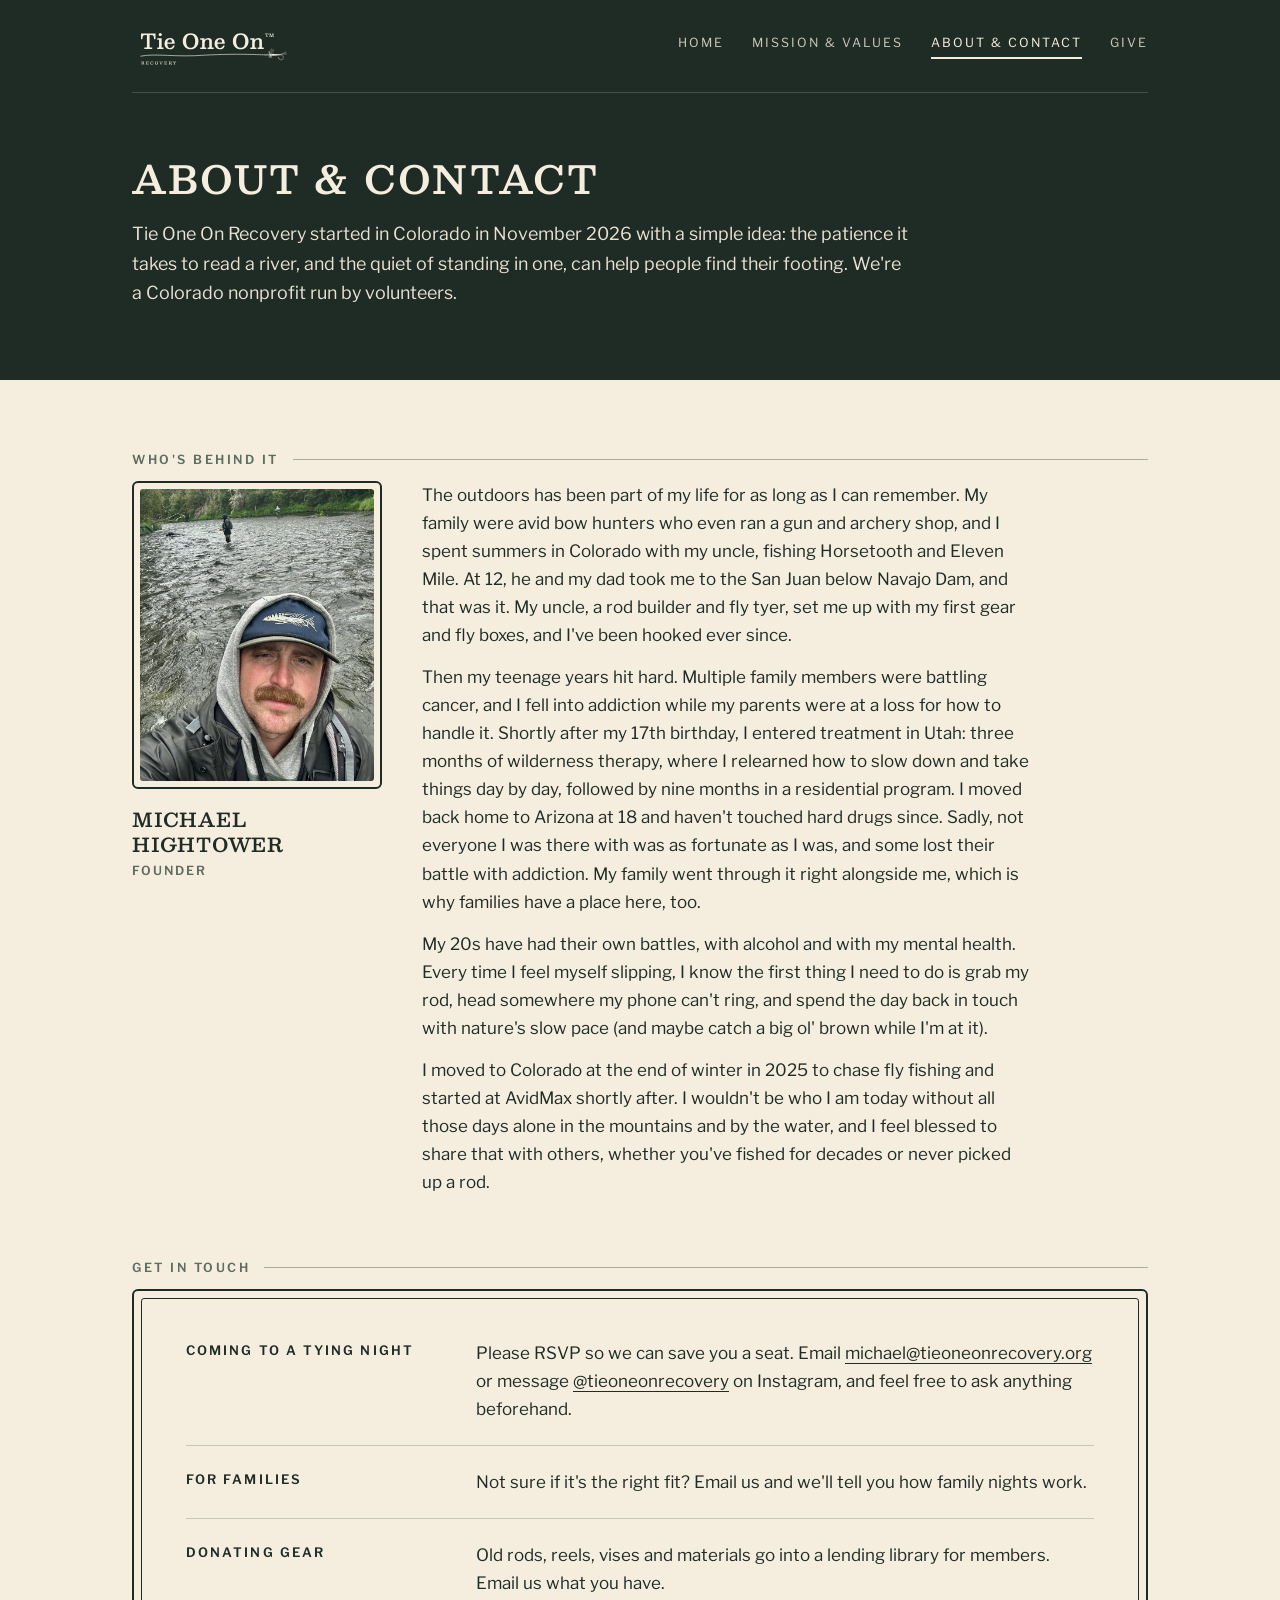
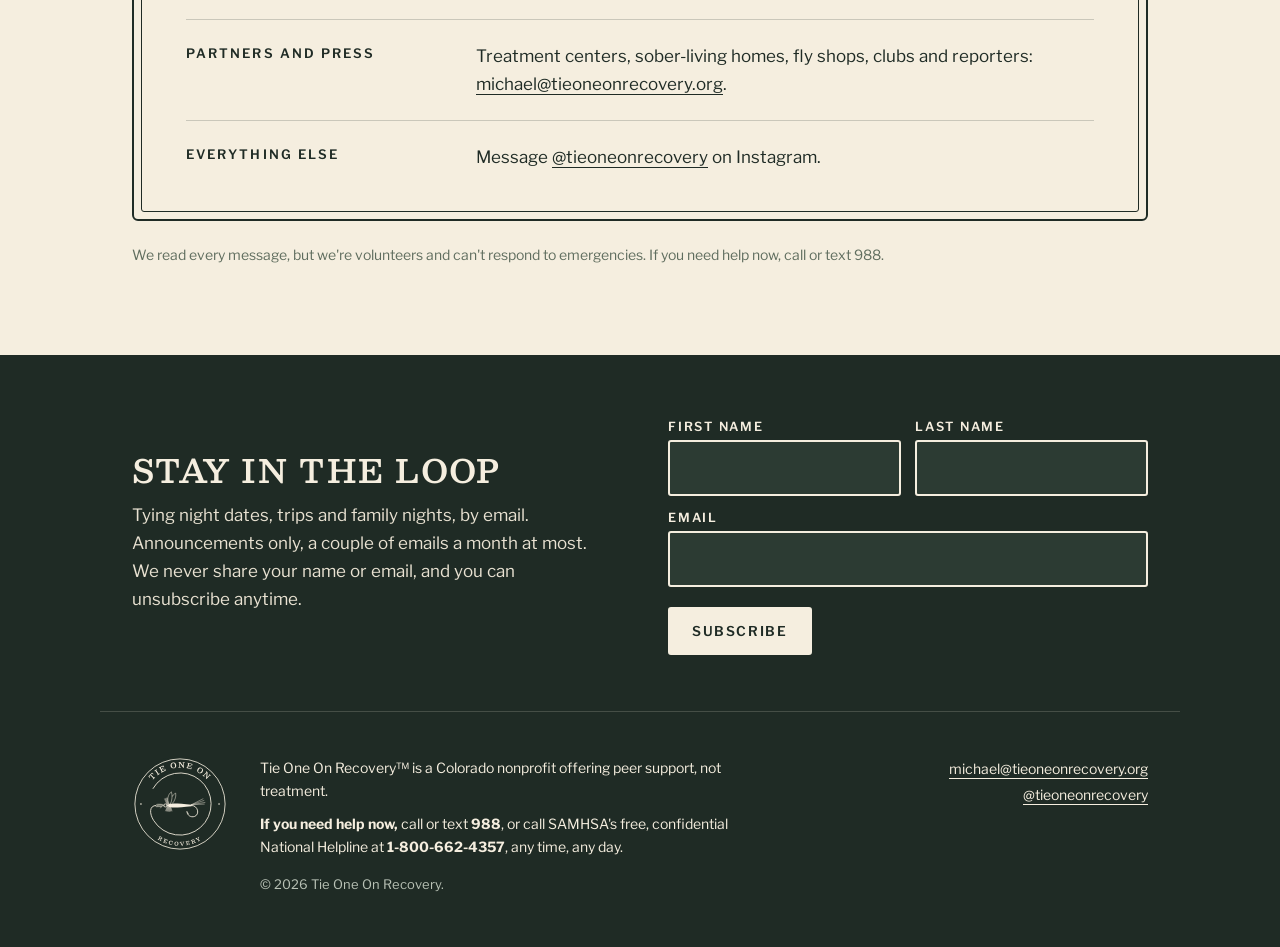
==== commit 3dedaa9e: "Add a Give page with online donations The new page links to the Zeffy donation form, explains where " ====
--- a/about.html
+++ b/about.html
@@ -21,7 +21,7 @@
   <div class="wrap">
     <header class="top">
       <a href="/" aria-label="Tie One On Recovery, home"><svg class="logo" xmlns="http://www.w3.org/2000/svg" viewBox="0 0 476 142" role="img" aria-label="Tie One On Recovery"><defs><mask id="ko1" maskUnits="userSpaceOnUse" x="-2000" y="-2000" width="6000" height="6000"><rect x="-2000" y="-2000" width="6000" height="6000" fill="#fff"/><g transform="translate(404.93,97) scale(0.44)"><path d="M15,-4 C13,-18 20,-31 31,-37 C33,-26 28,-12 19,-4 Z" fill="#000" stroke="none" stroke-width="1.5" stroke-linejoin="round"/></g></mask><mask id="ko2" maskUnits="userSpaceOnUse" x="-2000" y="-2000" width="6000" height="6000"><rect x="-2000" y="-2000" width="6000" height="6000" fill="#fff"/><g transform="translate(404.93,97) scale(0.44)"><path d="M11,-4 C4,-18 8,-33 18,-41 C22,-30 20,-14 15,-4 Z" fill="#000" stroke="none" stroke-width="1.5" stroke-linejoin="round"/></g></mask><mask id="ko3" maskUnits="userSpaceOnUse" x="-2000" y="-2000" width="6000" height="6000"><rect x="-2000" y="-2000" width="6000" height="6000" fill="#fff"/><g transform="translate(404.93,97) scale(0.44) rotate(24 -11.5 0)"><ellipse cx="-11.5" cy="0" rx="2.15" ry="4.4" fill="#000" stroke="none" stroke-width="1.35"/></g></mask><mask id="ko4" maskUnits="userSpaceOnUse" x="-2000" y="-2000" width="6000" height="6000"><rect x="-2000" y="-2000" width="6000" height="6000" fill="#fff"/><g transform="translate(404.93,97) scale(0.44) rotate(24 -15 0)"><ellipse cx="-15" cy="0" rx="2.15" ry="4.4" fill="#000" stroke="none" stroke-width="1.35"/></g></mask><mask id="ko5" maskUnits="userSpaceOnUse" x="-2000" y="-2000" width="6000" height="6000"><rect x="-2000" y="-2000" width="6000" height="6000" fill="#fff"/><g transform="translate(404.93,97) scale(0.44) rotate(24 -18.5 0)"><ellipse cx="-18.5" cy="0" rx="2.15" ry="4.4" fill="#000" stroke="none" stroke-width="1.35"/></g></mask><mask id="ko6" maskUnits="userSpaceOnUse" x="-2000" y="-2000" width="6000" height="6000"><rect x="-2000" y="-2000" width="6000" height="6000" fill="#fff"/><g transform="translate(404.93,97) scale(0.44) rotate(24 -22 0)"><ellipse cx="-22" cy="0" rx="2.15" ry="4.4" fill="#000" stroke="none" stroke-width="1.35"/></g></mask><mask id="ko7" maskUnits="userSpaceOnUse" x="-2000" y="-2000" width="6000" height="6000"><rect x="-2000" y="-2000" width="6000" height="6000" fill="#fff"/><g transform="translate(404.93,97) scale(0.44) rotate(24 -25.5 0)"><ellipse cx="-25.5" cy="0" rx="2.15" ry="4.4" fill="#000" stroke="none" stroke-width="1.35"/></g></mask></defs><g mask="url(#ko7)"><g mask="url(#ko6)"><g mask="url(#ko5)"><g mask="url(#ko4)"><g mask="url(#ko3)"><g mask="url(#ko2)"><g mask="url(#ko1)"><path d="M36.297333333333334 78.65066666666667Q36.297333333333334 79.57066666666667 36.57333333333334 79.78533333333334Q36.849333333333334 80.0 37.769333333333336 80.0H58.132Q59.02133333333333 80.0 59.45066666666666 79.78533333333334Q59.879999999999995 79.57066666666667 59.879999999999995 78.58933333333333V76.71866666666666Q59.879999999999995 75.768 59.64999999999999 75.46133333333333Q59.419999999999995 75.15466666666667 58.46933333333333 75.15466666666667H53.86933333333333Q52.64266666666666 75.15466666666667 52.36666666666666 74.80199999999999Q52.090666666666664 74.44933333333333 52.090666666666664 73.19200000000001V39.85733333333334Q52.090666666666664 39.06 52.30533333333333 38.79933333333334Q52.519999999999996 38.53866666666667 53.256 38.53866666666667H55.556Q59.266666666666666 38.53866666666667 61.336666666666666 39.489333333333335Q63.406666666666666 40.440000000000005 64.28066666666666 42.77066666666667Q65.15466666666666 45.101333333333336 65.24666666666667 49.24133333333333Q65.27733333333333 50.06933333333333 65.47666666666666 50.406666666666666Q65.67599999999999 50.744 66.62666666666667 50.744H68.22133333333333Q69.08 50.744 69.34066666666666 50.56Q69.60133333333333 50.376000000000005 69.60133333333333 49.548V35.44133333333333Q69.60133333333333 34.552 69.40199999999999 34.275999999999996Q69.20266666666666 34.0 68.344 34.0H27.986666666666665Q26.974666666666668 34.0 26.775333333333336 34.30666666666667Q26.576 34.61333333333334 26.576 35.656000000000006V49.272000000000006Q26.576 50.008 26.775333333333336 50.376000000000005Q26.974666666666668 50.744 27.772 50.744H29.489333333333335Q30.409333333333333 50.744 30.654666666666664 50.452666666666666Q30.9 50.16133333333333 30.930666666666667 49.333333333333336Q31.022666666666666 45.16266666666667 31.881333333333334 42.81666666666666Q32.74 40.470666666666666 34.81 39.504666666666665Q36.879999999999995 38.53866666666667 40.590666666666664 38.53866666666667H42.82933333333333Q43.596000000000004 38.53866666666667 43.84133333333334 38.79933333333334Q44.086666666666666 39.06 44.086666666666666 39.85733333333334V73.376Q44.086666666666666 74.54133333333333 43.78 74.848Q43.47333333333333 75.15466666666667 42.33866666666667 75.15466666666667H37.616Q36.879999999999995 75.15466666666667 36.58866666666667 75.36933333333334Q36.297333333333334 75.584 36.297333333333334 76.38133333333333ZM78.80133333333333 37.25066666666667Q78.80133333333333 39.244 80.212 40.501333333333335Q81.62266666666667 41.75866666666667 83.58533333333334 41.75866666666667Q85.57866666666666 41.75866666666667 86.974 40.501333333333335Q88.36933333333334 39.244 88.36933333333334 37.25066666666667Q88.36933333333334 35.22666666666667 86.974 33.98466666666667Q85.57866666666666 32.74266666666667 83.58533333333334 32.74266666666667Q81.62266666666667 32.74266666666667 80.212 33.98466666666667Q78.80133333333333 35.22666666666667 78.80133333333333 37.25066666666667ZM79.35333333333334 52.400000000000006Q80.028 52.400000000000006 80.028 53.16666666666667V74.90933333333334Q80.028 75.4 79.92066666666668 75.55333333333334Q79.81333333333333 75.70666666666666 79.292 75.70666666666666H75.45866666666667Q74.90666666666667 75.70666666666666 74.70733333333334 75.86Q74.50800000000001 76.01333333333334 74.50800000000001 76.62666666666667V79.264Q74.50800000000001 79.75466666666667 74.70733333333334 79.87733333333333Q74.90666666666667 80.0 75.39733333333334 80.0H92.50933333333333Q93.03066666666666 80.0 93.15333333333334 79.84666666666666Q93.27600000000001 79.69333333333333 93.27600000000001 79.20266666666667V76.35066666666667Q93.27600000000001 75.89066666666666 93.12266666666667 75.79866666666666Q92.96933333333334 75.70666666666666 92.50933333333333 75.70666666666666H88.4Q88.00133333333333 75.70666666666666 87.87866666666667 75.538Q87.756 75.36933333333333 87.756 74.97066666666667V48.75066666666667Q87.756 48.321333333333335 87.63333333333333 48.214Q87.51066666666667 48.10666666666667 87.112 48.10666666666667H75.30533333333334Q74.50800000000001 48.10666666666667 74.50800000000001 48.93466666666667V51.69466666666666Q74.50800000000001 52.15466666666667 74.63066666666667 52.27733333333334Q74.75333333333333 52.400000000000006 75.21333333333334 52.400000000000006ZM96.18933333333332 64.66666666666667Q96.18933333333332 68.96000000000001 97.93733333333333 72.64Q99.68533333333333 76.32 103.13533333333334 78.55866666666665Q106.58533333333332 80.79733333333333 111.67599999999999 80.79733333333333Q115.57066666666665 80.79733333333333 118.46866666666665 79.50933333333333Q121.36666666666666 78.22133333333333 123.268 75.82933333333332Q125.16933333333333 73.43733333333333 126.05866666666665 70.064Q126.15066666666667 69.696 126.01266666666666 69.54266666666666Q125.87466666666666 69.38933333333333 125.35333333333332 69.38933333333333H122.16399999999999Q121.67333333333332 69.38933333333333 121.53533333333331 69.58866666666665Q121.39733333333332 69.788 121.244 70.12533333333333Q120.07866666666666 73.19200000000001 117.94733333333332 75.00133333333333Q115.81599999999999 76.81066666666666 112.59599999999999 76.81066666666666Q109.744 76.81066666666666 107.996 75.24666666666667Q106.24799999999999 73.68266666666666 105.466 71.122Q104.684 68.56133333333334 104.62266666666666 65.52533333333334Q104.62266666666666 65.004 104.80666666666666 64.82Q104.99066666666666 64.636 105.54266666666666 64.636H125.29199999999999Q125.93599999999999 64.636 126.15066666666667 64.46733333333333Q126.36533333333333 64.29866666666666 126.36533333333333 63.65466666666667Q126.36533333333333 61.53866666666667 125.96666666666665 59.254000000000005Q125.56799999999998 56.96933333333334 124.63266666666665 54.85333333333334Q123.69733333333332 52.73733333333334 122.05666666666666 51.02Q120.416 49.30266666666667 117.978 48.306Q115.53999999999999 47.309333333333335 112.10533333333333 47.309333333333335Q106.8 47.309333333333335 103.258 49.60933333333334Q99.716 51.909333333333336 97.95266666666666 55.83466666666667Q96.18933333333332 59.760000000000005 96.18933333333332 64.66666666666667ZM105.604 60.894666666666666Q104.96 60.894666666666666 104.83733333333333 60.726Q104.71466666666666 60.55733333333333 104.74533333333332 60.00533333333333Q104.80666666666666 57.797333333333334 105.60399999999998 55.742666666666665Q106.40133333333333 53.688 107.996 52.354Q109.59066666666666 51.02 111.98266666666666 51.02Q113.60799999999999 51.02 114.77333333333333 51.909333333333336Q115.93866666666666 52.79866666666667 116.70533333333333 54.224666666666664Q117.472 55.650666666666666 117.84 57.245333333333335Q118.208 58.84 118.23866666666666 60.312Q118.26933333333332 60.71066666666667 118.13133333333332 60.80266666666667Q117.99333333333333 60.894666666666666 117.38 60.894666666666666ZM150.25466666666665 57.0Q150.25466666666665 62.029333333333334 151.84933333333333 66.35333333333334Q153.444 70.67733333333334 156.43399999999997 73.928Q159.42399999999998 77.17866666666667 163.73266666666666 78.988Q168.0413333333333 80.79733333333333 173.43866666666665 80.79733333333333Q178.62133333333333 80.79733333333333 182.86866666666666 78.988Q187.11599999999999 77.17866666666667 190.19799999999998 73.928Q193.27999999999997 70.67733333333334 194.9513333333333 66.35333333333334Q196.62266666666665 62.029333333333334 196.62266666666665 57.0Q196.62266666666665 51.97066666666667 195.02799999999996 47.646666666666675Q193.4333333333333 43.32266666666667 190.428 40.072Q187.42266666666666 36.821333333333335 183.1293333333333 35.012Q178.83599999999998 33.20266666666667 173.43866666666665 33.20266666666667Q168.0413333333333 33.20266666666667 163.73266666666666 35.012Q159.42399999999998 36.821333333333335 156.43399999999997 40.072Q153.444 43.32266666666667 151.84933333333333 47.646666666666675Q150.25466666666665 51.97066666666667 150.25466666666665 57.0ZM159.97599999999997 57.0Q159.97599999999997 52.92133333333334 160.74266666666665 49.44066666666667Q161.5093333333333 45.96 163.11933333333332 43.32266666666666Q164.7293333333333 40.68533333333333 167.28999999999996 39.21333333333334Q169.85066666666665 37.74133333333334 173.43866666666665 37.74133333333334Q177.02666666666664 37.74133333333334 179.5873333333333 39.21333333333334Q182.14799999999997 40.68533333333333 183.75799999999998 43.32266666666666Q185.36799999999997 45.96 186.13466666666665 49.44066666666667Q186.9013333333333 52.92133333333334 186.9013333333333 57.0Q186.9013333333333 61.048 186.22666666666663 64.54400000000001Q185.55199999999996 68.04 183.98799999999997 70.67733333333334Q182.42399999999998 73.31466666666667 179.83266666666663 74.78666666666666Q177.2413333333333 76.25866666666667 173.43866666666665 76.25866666666667Q169.85066666666665 76.25866666666667 167.28999999999996 74.78666666666666Q164.7293333333333 73.31466666666667 163.11933333333332 70.67733333333334Q161.5093333333333 68.04 160.74266666666665 64.54400000000001Q159.97599999999997 61.048 159.97599999999997 57.0ZM206.43599999999998 52.400000000000006Q206.9573333333333 52.400000000000006 207.17199999999997 52.538000000000004Q207.38666666666666 52.676 207.38666666666666 53.19733333333333V74.72533333333334Q207.38666666666666 75.4 207.1413333333333 75.55333333333334Q206.896 75.70666666666666 206.19066666666666 75.70666666666666H203.00133333333332Q202.35733333333332 75.70666666666666 202.11199999999997 75.89066666666668Q201.86666666666665 76.07466666666667 201.86666666666665 76.78V78.92666666666666Q201.86666666666665 79.57066666666667 202.00466666666665 79.78533333333334Q202.14266666666666 80.0 202.75599999999997 80.0H218.82533333333333Q219.408 80.0 219.63799999999998 79.816Q219.868 79.632 219.868 79.01866666666666V76.78Q219.868 76.07466666666667 219.63799999999998 75.89066666666668Q219.408 75.70666666666666 218.76399999999998 75.70666666666666H216.34133333333332Q215.6053333333333 75.70666666666666 215.34466666666663 75.43066666666667Q215.08399999999997 75.15466666666667 215.08399999999997 74.48V62.64266666666667Q215.08399999999997 59.484 216.188 57.06133333333334Q217.29199999999997 54.638666666666666 219.224 53.274Q221.15599999999998 51.909333333333336 223.60933333333332 51.909333333333336Q226.18533333333332 51.909333333333336 227.36599999999999 53.458Q228.54666666666665 55.00666666666667 228.54666666666665 58.13466666666667V74.51066666666667Q228.54666666666665 75.30799999999999 228.30133333333333 75.50733333333332Q228.05599999999998 75.70666666666666 227.28933333333333 75.70666666666666H224.59066666666666Q224.00799999999998 75.70666666666666 223.86999999999998 75.952Q223.73199999999997 76.19733333333333 223.73199999999997 76.74933333333334V78.92666666666666Q223.73199999999997 79.50933333333333 223.85466666666665 79.75466666666667Q223.97733333333332 80.0 224.59066666666666 80.0H240.56799999999998Q241.2733333333333 80.0 241.51866666666666 79.862Q241.76399999999998 79.724 241.76399999999998 79.04933333333334V76.688Q241.76399999999998 76.136 241.59533333333331 75.92133333333334Q241.42666666666665 75.70666666666666 240.87466666666666 75.70666666666666H237.47066666666666Q236.64266666666666 75.70666666666666 236.44333333333333 75.446Q236.24399999999997 75.18533333333333 236.24399999999997 74.35733333333333V57.368Q236.24399999999997 54.08666666666667 235.26266666666663 51.848000000000006Q234.28133333333332 49.60933333333334 232.012 48.45933333333333Q229.74266666666665 47.309333333333335 225.94 47.309333333333335Q221.98399999999998 47.309333333333335 219.53066666666666 48.919333333333334Q217.0773333333333 50.529333333333334 215.54399999999998 52.82933333333334Q215.11466666666666 53.38133333333333 214.9153333333333 53.366Q214.71599999999998 53.35066666666667 214.71599999999998 52.15466666666667V49.30266666666667Q214.71599999999998 48.72 214.42466666666667 48.413333333333334Q214.13333333333333 48.10666666666667 213.55066666666664 48.10666666666667H202.87866666666665Q202.35733333333332 48.10666666666667 202.11199999999997 48.306000000000004Q201.86666666666665 48.50533333333334 201.86666666666665 49.088V51.388000000000005Q201.86666666666665 51.97066666666667 202.01999999999998 52.18533333333334Q202.17333333333332 52.400000000000006 202.75599999999997 52.400000000000006ZM244.3093333333333 64.66666666666667Q244.3093333333333 68.96000000000001 246.0573333333333 72.64Q247.80533333333332 76.32 251.25533333333334 78.55866666666665Q254.70533333333333 80.79733333333333 259.796 80.79733333333333Q263.69066666666663 80.79733333333333 266.58866666666665 79.50933333333333Q269.4866666666667 78.22133333333333 271.38800000000003 75.82933333333332Q273.28933333333333 73.43733333333333 274.17866666666663 70.064Q274.27066666666667 69.696 274.13266666666664 69.54266666666666Q273.99466666666666 69.38933333333333 273.4733333333333 69.38933333333333H270.284Q269.7933333333333 69.38933333333333 269.6553333333333 69.58866666666665Q269.51733333333334 69.788 269.364 70.12533333333333Q268.19866666666667 73.19200000000001 266.0673333333333 75.00133333333333Q263.936 76.81066666666666 260.716 76.81066666666666Q257.864 76.81066666666666 256.116 75.24666666666667Q254.368 73.68266666666666 253.58599999999998 71.122Q252.80399999999997 68.56133333333334 252.74266666666665 65.52533333333334Q252.74266666666665 65.004 252.92666666666665 64.82Q253.11066666666665 64.636 253.66266666666664 64.636H273.412Q274.056 64.636 274.27066666666667 64.46733333333333Q274.4853333333333 64.29866666666666 274.4853333333333 63.65466666666667Q274.4853333333333 61.53866666666667 274.08666666666664 59.254000000000005Q273.688 56.96933333333334 272.75266666666664 54.85333333333334Q271.8173333333333 52.73733333333334 270.1766666666666 51.02Q268.536 49.30266666666667 266.09799999999996 48.306Q263.65999999999997 47.309333333333335 260.2253333333333 47.309333333333335Q254.92 47.309333333333335 251.378 49.60933333333334Q247.83599999999998 51.909333333333336 246.07266666666663 55.83466666666667Q244.3093333333333 59.760000000000005 244.3093333333333 64.66666666666667ZM253.724 60.894666666666666Q253.07999999999998 60.894666666666666 252.95733333333334 60.726Q252.83466666666666 60.55733333333333 252.86533333333333 60.00533333333333Q252.92666666666665 57.797333333333334 253.724 55.742666666666665Q254.5213333333333 53.688 256.116 52.354Q257.71066666666667 51.02 260.10266666666666 51.02Q261.728 51.02 262.8933333333333 51.909333333333336Q264.0586666666666 52.79866666666667 264.82533333333333 54.224666666666664Q265.592 55.650666666666666 265.96 57.245333333333335Q266.328 58.84 266.35866666666664 60.312Q266.3893333333333 60.71066666666667 266.2513333333333 60.80266666666667Q266.11333333333334 60.894666666666666 265.5 60.894666666666666ZM298.37466666666666 57.0Q298.37466666666666 62.029333333333334 299.96933333333334 66.35333333333334Q301.56399999999996 70.67733333333334 304.554 73.928Q307.544 77.17866666666667 311.85266666666666 78.988Q316.1613333333333 80.79733333333333 321.5586666666666 80.79733333333333Q326.74133333333333 80.79733333333333 330.98866666666663 78.988Q335.236 77.17866666666667 338.318 73.928Q341.4 70.67733333333334 343.0713333333333 66.35333333333334Q344.74266666666665 62.029333333333334 344.74266666666665 57.0Q344.74266666666665 51.97066666666667 343.14799999999997 47.646666666666675Q341.5533333333333 43.32266666666667 338.548 40.072Q335.54266666666666 36.821333333333335 331.2493333333333 35.012Q326.95599999999996 33.20266666666667 321.5586666666666 33.20266666666667Q316.1613333333333 33.20266666666667 311.85266666666666 35.012Q307.544 36.821333333333335 304.554 40.072Q301.56399999999996 43.32266666666667 299.96933333333334 47.646666666666675Q298.37466666666666 51.97066666666667 298.37466666666666 57.0ZM308.096 57.0Q308.096 52.92133333333334 308.86266666666666 49.44066666666667Q309.6293333333333 45.96 311.2393333333333 43.32266666666666Q312.84933333333333 40.68533333333333 315.40999999999997 39.21333333333334Q317.97066666666666 37.74133333333334 321.5586666666666 37.74133333333334Q325.14666666666665 37.74133333333334 327.7073333333333 39.21333333333334Q330.268 40.68533333333333 331.878 43.32266666666666Q333.488 45.96 334.25466666666665 49.44066666666667Q335.0213333333333 52.92133333333334 335.0213333333333 57.0Q335.0213333333333 61.048 334.34666666666664 64.54400000000001Q333.67199999999997 68.04 332.10799999999995 70.67733333333334Q330.544 73.31466666666667 327.9526666666667 74.78666666666666Q325.36133333333333 76.25866666666667 321.5586666666666 76.25866666666667Q317.97066666666666 76.25866666666667 315.40999999999997 74.78666666666666Q312.84933333333333 73.31466666666667 311.2393333333333 70.67733333333334Q309.6293333333333 68.04 308.86266666666666 64.54400000000001Q308.096 61.048 308.096 57.0ZM354.556 52.400000000000006Q355.07733333333334 52.400000000000006 355.29200000000003 52.538000000000004Q355.50666666666666 52.676 355.50666666666666 53.19733333333333V74.72533333333334Q355.50666666666666 75.4 355.2613333333333 75.55333333333334Q355.01599999999996 75.70666666666666 354.31066666666663 75.70666666666666H351.1213333333333Q350.4773333333333 75.70666666666666 350.23199999999997 75.89066666666668Q349.9866666666667 76.07466666666667 349.9866666666667 76.78V78.92666666666666Q349.9866666666667 79.57066666666667 350.12466666666666 79.78533333333334Q350.26266666666663 80.0 350.876 80.0H366.94533333333334Q367.52799999999996 80.0 367.758 79.816Q367.988 79.632 367.988 79.01866666666666V76.78Q367.988 76.07466666666667 367.758 75.89066666666668Q367.52799999999996 75.70666666666666 366.884 75.70666666666666H364.4613333333333Q363.7253333333333 75.70666666666666 363.46466666666663 75.43066666666667Q363.204 75.15466666666667 363.204 74.48V62.64266666666667Q363.204 59.484 364.308 57.06133333333334Q365.412 54.638666666666666 367.344 53.274Q369.276 51.909333333333336 371.72933333333333 51.909333333333336Q374.30533333333335 51.909333333333336 375.486 53.458Q376.66666666666663 55.00666666666667 376.66666666666663 58.13466666666667V74.51066666666667Q376.66666666666663 75.30799999999999 376.42133333333334 75.50733333333332Q376.176 75.70666666666666 375.40933333333334 75.70666666666666H372.71066666666667Q372.128 75.70666666666666 371.99 75.952Q371.852 76.19733333333333 371.852 76.74933333333334V78.92666666666666Q371.852 79.50933333333333 371.9746666666666 79.75466666666667Q372.0973333333333 80.0 372.71066666666667 80.0H388.688Q389.3933333333333 80.0 389.63866666666667 79.862Q389.884 79.724 389.884 79.04933333333334V76.688Q389.884 76.136 389.7153333333333 75.92133333333334Q389.5466666666666 75.70666666666666 388.99466666666666 75.70666666666666H385.59066666666666Q384.76266666666663 75.70666666666666 384.5633333333333 75.446Q384.364 75.18533333333333 384.364 74.35733333333333V57.368Q384.364 54.08666666666667 383.38266666666664 51.848000000000006Q382.4013333333333 49.60933333333334 380.13199999999995 48.45933333333333Q377.86266666666666 47.309333333333335 374.06 47.309333333333335Q370.104 47.309333333333335 367.65066666666667 48.919333333333334Q365.19733333333335 50.529333333333334 363.664 52.82933333333334Q363.23466666666667 53.38133333333333 363.03533333333337 53.366Q362.836 53.35066666666667 362.836 52.15466666666667V49.30266666666667Q362.836 48.72 362.54466666666667 48.413333333333334Q362.25333333333333 48.10666666666667 361.67066666666665 48.10666666666667H350.9986666666667Q350.4773333333333 48.10666666666667 350.23199999999997 48.306000000000004Q349.9866666666667 48.50533333333334 349.9866666666667 49.088V51.388000000000005Q349.9866666666667 51.97066666666667 350.14 52.18533333333334Q350.29333333333335 52.400000000000006 350.876 52.400000000000006Z" fill="#f5eedf"/><path d="M30.68 120.92773333333334Q30.483733333333333 120.92773333333334 30.4132 120.88786666666667Q30.342666666666666 120.848 30.342666666666666 120.63946666666666V117.98373333333333Q30.342666666666666 117.7936 30.397866666666665 117.75066666666666Q30.453066666666665 117.70773333333334 30.63093333333333 117.70773333333334H32.440266666666666Q32.88186666666667 117.70773333333334 33.25906666666667 117.88866666666667Q33.636266666666664 118.06960000000001 33.8724 118.43146666666667Q34.108533333333334 118.79333333333334 34.108533333333334 119.32693333333333Q34.108533333333334 119.86053333333334 33.8724 120.21626666666667Q33.636266666666664 120.572 33.25906666666667 120.74986666666666Q32.88186666666667 120.92773333333334 32.440266666666666 120.92773333333334ZM36.31653333333333 126.0Q36.4576 126.0 36.50666666666667 125.96013333333333Q36.555733333333336 125.92026666666666 36.555733333333336 125.76693333333333V125.30693333333333Q36.555733333333336 125.1536 36.50053333333334 125.12293333333332Q36.44533333333333 125.09226666666666 36.30426666666666 125.09226666666666H35.924Q35.641866666666665 125.09226666666666 35.5284 124.89906666666667Q35.41493333333333 124.70586666666667 35.38733333333333 124.38693333333333Q35.35973333333333 124.068 35.34133333333333 123.6816Q35.32293333333333 123.2952 35.23093333333333 122.90266666666666Q35.138933333333334 122.51013333333333 34.89666666666666 122.16973333333334Q34.654399999999995 121.82933333333334 34.176 121.60853333333333Q34.016533333333335 121.54106666666667 34.034933333333335 121.45519999999999Q34.053333333333335 121.36933333333333 34.21893333333333 121.32026666666667Q35.04693333333333 121.06266666666667 35.39346666666666 120.5352Q35.739999999999995 120.00773333333333 35.739999999999995 119.2656Q35.739999999999995 118.548 35.40266666666666 117.98986666666667Q35.065333333333335 117.43173333333334 34.33853333333333 117.11586666666668Q33.61173333333333 116.8 32.440266666666666 116.8H27.644Q27.509066666666666 116.8 27.46613333333333 116.846Q27.4232 116.892 27.4232 117.0392V117.49306666666666Q27.4232 117.6096 27.4784 117.65866666666668Q27.5336 117.70773333333334 27.650133333333333 117.70773333333334H28.557866666666666Q28.705066666666667 117.70773333333334 28.738799999999998 117.766Q28.77253333333333 117.82426666666667 28.77253333333333 117.96533333333333V124.804Q28.77253333333333 124.988 28.717333333333332 125.04013333333333Q28.662133333333333 125.09226666666666 28.465866666666667 125.09226666666666H27.7176Q27.527466666666665 125.09226666666666 27.47533333333333 125.13826666666667Q27.4232 125.18426666666667 27.4232 125.38053333333333V125.73013333333333Q27.4232 125.90186666666666 27.46613333333333 125.95093333333332Q27.509066666666666 126.0 27.668533333333333 126.0H31.366933333333332Q31.5448 126.0 31.6184 125.95400000000001Q31.692 125.908 31.692 125.71786666666667V125.3376Q31.692 125.18426666666667 31.6552 125.13826666666667Q31.6184 125.09226666666666 31.4712 125.09226666666666H30.600266666666666Q30.434666666666665 125.09226666666666 30.388666666666666 125.03399999999999Q30.342666666666666 124.97573333333334 30.342666666666666 124.8224V122.14213333333333Q30.342666666666666 121.93973333333334 30.404 121.906Q30.465333333333334 121.87226666666666 30.6616 121.87226666666666H32.1336Q32.73466666666667 121.87226666666666 33.0536 122.09613333333333Q33.37253333333333 122.32 33.516666666666666 122.68799999999999Q33.6608 123.056 33.70986666666667 123.49453333333332Q33.75893333333333 123.93306666666666 33.81106666666666 124.37466666666666Q33.8632 124.81626666666666 34.010400000000004 125.18426666666667Q34.1576 125.55226666666667 34.4888 125.77613333333333Q34.82 126.0 35.43333333333333 126.0ZM42.051199999999994 117.70773333333334Q42.23519999999999 117.70773333333334 42.29039999999999 117.74146666666667Q42.3456 117.7752 42.3456 117.9592V124.77333333333334Q42.3456 124.988 42.29653333333333 125.04013333333333Q42.24746666666666 125.09226666666666 42.026666666666664 125.09226666666666H41.21706666666666Q41.08826666666666 125.09226666666666 41.04226666666666 125.1168Q40.99626666666666 125.14133333333334 40.99626666666666 125.27013333333333V125.7792Q40.99626666666666 125.93866666666666 41.054533333333325 125.96933333333334Q41.11279999999999 126.0 41.25386666666666 126.0H49.16586666666666Q49.306933333333326 126.0 49.34373333333333 125.9632Q49.38053333333333 125.9264 49.38053333333333 125.78533333333333V122.88426666666666Q49.38053333333333 122.7432 49.331466666666664 122.7064Q49.282399999999996 122.6696 49.14133333333333 122.6696H48.71813333333333Q48.60159999999999 122.6696 48.56786666666666 122.71253333333334Q48.53413333333333 122.75546666666666 48.53413333333333 122.90266666666666Q48.52186666666666 123.74293333333334 48.340933333333325 124.22133333333333Q48.16 124.69973333333333 47.72146666666666 124.89599999999999Q47.282933333333325 125.09226666666666 46.47946666666666 125.09226666666666H44.20399999999999Q44.01386666666666 125.09226666666666 43.9648 125.0524Q43.91573333333333 125.01253333333334 43.91573333333333 124.82853333333334V121.90293333333334Q43.91573333333333 121.7312 43.96173333333333 121.66986666666666Q44.00773333333333 121.60853333333333 44.16106666666666 121.60853333333333H44.78666666666666Q45.22213333333333 121.60853333333333 45.5104 121.77413333333334Q45.79866666666666 121.93973333333334 45.95813333333333 122.2188Q46.117599999999996 122.49786666666667 46.154399999999995 122.84133333333334Q46.172799999999995 122.9824 46.21573333333333 123.0284Q46.25866666666666 123.0744 46.34453333333333 123.0744H46.65733333333333Q46.798399999999994 123.0744 46.83213333333333 123.02533333333332Q46.86586666666666 122.97626666666666 46.86586666666666 122.82293333333334V119.73786666666666Q46.86586666666666 119.60906666666666 46.822933333333324 119.5692Q46.779999999999994 119.52933333333334 46.651199999999996 119.52933333333334H46.33839999999999Q46.234133333333325 119.52933333333334 46.20346666666666 119.57533333333333Q46.172799999999995 119.62133333333334 46.160533333333326 119.744Q46.11146666666666 120.2592 45.78026666666666 120.59653333333333Q45.44906666666666 120.93386666666666 44.77439999999999 120.93386666666666H44.130399999999995Q43.9832 120.93386666666666 43.949466666666666 120.8664Q43.91573333333333 120.79893333333334 43.91573333333333 120.63946666666666V117.9776Q43.91573333333333 117.79973333333334 43.97706666666666 117.75373333333334Q44.038399999999996 117.70773333333334 44.20399999999999 117.70773333333334H46.60213333333333Q47.282933333333325 117.70773333333334 47.66933333333333 117.88560000000001Q48.05573333333333 118.06346666666667 48.224399999999996 118.4836Q48.39306666666666 118.90373333333334 48.41146666666666 119.62133333333334Q48.41759999999999 119.73786666666666 48.44519999999999 119.79613333333333Q48.47279999999999 119.8544 48.60773333333333 119.8544H49.06773333333333Q49.23333333333333 119.8544 49.245599999999996 119.81146666666666Q49.25786666666666 119.76853333333334 49.25786666666666 119.6152V117.09440000000001Q49.25786666666666 116.892 49.20266666666666 116.846Q49.14746666666666 116.8 48.94506666666666 116.8H41.23546666666666Q41.08826666666666 116.8 41.04226666666666 116.84293333333333Q40.99626666666666 116.88586666666667 40.99626666666666 117.04533333333333V117.43786666666666Q40.99626666666666 117.5912 41.03306666666666 117.64946666666667Q41.06986666666666 117.70773333333334 41.22933333333333 117.70773333333334ZM54.28106666666666 121.4Q54.28106666666666 122.4488 54.618399999999994 123.31973333333335Q54.95573333333333 124.19066666666667 55.578266666666664 124.82546666666667Q56.200799999999994 125.46026666666667 57.05333333333333 125.80680000000001Q57.90586666666666 126.15333333333334 58.93013333333332 126.15333333333334Q60.19359999999999 126.15333333333334 61.09519999999999 125.678Q61.99679999999999 125.20266666666667 62.51199999999999 124.3808Q63.02719999999999 123.55893333333333 63.113066666666654 122.51626666666667Q63.12533333333332 122.4304 63.088533333333324 122.40586666666667Q63.051733333333324 122.38133333333333 62.941333333333326 122.38133333333333H62.32799999999999Q62.22986666666666 122.38133333333333 62.19306666666666 122.41813333333333Q62.15626666666666 122.45493333333333 62.13786666666666 122.55306666666667Q62.045866666666655 123.24613333333333 61.65946666666666 123.85333333333332Q61.27306666666666 124.46053333333333 60.62293333333332 124.83466666666666Q59.97279999999999 125.2088 59.08346666666666 125.2088Q58.10213333333333 125.2088 57.43973333333332 124.71813333333333Q56.777333333333324 124.22746666666667 56.44306666666666 123.36573333333334Q56.108799999999995 122.504 56.108799999999995 121.4Q56.108799999999995 120.296 56.46453333333333 119.42813333333334Q56.82026666666666 118.56026666666666 57.50106666666666 118.0604Q58.18186666666666 117.56053333333334 59.14479999999999 117.56053333333334Q59.942133333333324 117.56053333333334 60.53399999999999 117.87946666666667Q61.12586666666666 118.1984 61.49386666666666 118.71360000000001Q61.86186666666666 119.2288 61.972266666666656 119.81146666666666Q61.99679999999999 119.928 62.01826666666666 119.97093333333333Q62.039733333333324 120.01386666666667 62.18079999999999 120.01386666666667H62.77573333333333Q62.898399999999995 120.01386666666667 62.935199999999995 119.98013333333333Q62.971999999999994 119.9464 62.971999999999994 119.82986666666667V116.9104Q62.971999999999994 116.8 62.94746666666666 116.76933333333332Q62.922933333333326 116.73866666666666 62.80639999999999 116.73866666666666H62.35253333333333Q62.24826666666666 116.73866666666666 62.22373333333333 116.76013333333333Q62.19919999999999 116.7816 62.16853333333333 116.8552L61.923199999999994 117.5912Q61.849599999999995 117.76906666666667 61.794399999999996 117.78133333333334Q61.73919999999999 117.7936 61.62266666666666 117.6832Q61.17493333333333 117.23546666666667 60.53093333333332 116.94106666666667Q59.886933333333324 116.64666666666668 59.05279999999999 116.64666666666668Q58.07759999999999 116.64666666666668 57.215866666666656 117.00240000000001Q56.35413333333332 117.35813333333334 55.691733333333325 117.99906666666666Q55.02933333333333 118.64 54.655199999999994 119.50786666666667Q54.28106666666666 120.37573333333333 54.28106666666666 121.4ZM67.89093333333334 121.4Q67.89093333333334 122.40586666666667 68.20373333333333 123.2676Q68.51653333333334 124.12933333333334 69.11146666666667 124.77946666666666Q69.7064 125.4296 70.55893333333333 125.79146666666666Q71.41146666666667 126.15333333333334 72.47866666666667 126.15333333333334Q73.50293333333333 126.15333333333334 74.34626666666666 125.79146666666666Q75.1896 125.4296 75.79986666666667 124.77946666666666Q76.41013333333333 124.12933333333334 76.73826666666668 123.2676Q77.0664 122.40586666666667 77.0664 121.4Q77.0664 120.39413333333333 76.7536 119.5324Q76.4408 118.67066666666666 75.84586666666667 118.02053333333333Q75.25093333333334 117.3704 74.39840000000001 117.00853333333333Q73.54586666666667 116.64666666666668 72.47866666666667 116.64666666666668Q71.41146666666667 116.64666666666668 70.55893333333333 117.00853333333333Q69.7064 117.3704 69.11146666666667 118.02053333333333Q68.51653333333334 118.67066666666666 68.20373333333333 119.5324Q67.89093333333334 120.39413333333333 67.89093333333334 121.4ZM69.71866666666666 121.4Q69.71866666666666 120.58426666666666 69.87506666666667 119.87586666666667Q70.03146666666667 119.16746666666667 70.36266666666667 118.6308Q70.69386666666666 118.09413333333333 71.21826666666666 117.7936Q71.74266666666666 117.49306666666666 72.47866666666667 117.49306666666666Q73.21466666666667 117.49306666666666 73.73906666666667 117.7936Q74.26346666666667 118.09413333333333 74.5916 118.6308Q74.91973333333334 119.16746666666667 75.07920000000001 119.87586666666667Q75.23866666666667 120.58426666666666 75.23866666666667 121.4Q75.23866666666667 122.2096 75.0976 122.92106666666666Q74.95653333333334 123.63253333333333 74.6376 124.16919999999999Q74.31866666666667 124.70586666666667 73.78813333333333 125.0064Q73.2576 125.30693333333333 72.47866666666667 125.30693333333333Q71.74266666666666 125.30693333333333 71.21826666666666 125.0064Q70.69386666666666 124.70586666666667 70.36266666666667 124.16919999999999Q70.03146666666667 123.63253333333333 69.87506666666667 122.92106666666666Q69.71866666666666 122.2096 69.71866666666666 121.4ZM86.6344 123.7184Q86.52399999999999 123.98213333333334 86.44733333333332 124.08333333333334Q86.37066666666666 124.18453333333333 86.3032 124.14466666666667Q86.23573333333333 124.1048 86.15599999999999 123.93613333333333Q86.07626666666665 123.76746666666666 85.95973333333333 123.48533333333333L83.764 118.00826666666667Q83.70266666666666 117.84266666666667 83.73946666666666 117.77520000000001Q83.77626666666666 117.70773333333334 84.02159999999999 117.70773333333334H84.70853333333332Q84.89866666666666 117.70773333333334 84.94773333333333 117.65559999999999Q84.9968 117.60346666666666 84.9968 117.4072V117.09440000000001Q84.9968 116.91653333333333 84.96 116.85826666666667Q84.9232 116.8 84.7576 116.8H80.7464Q80.5808 116.8 80.53479999999999 116.84293333333333Q80.4888 116.88586666666667 80.4888 117.05146666666667V117.43786666666666Q80.4888 117.5912 80.52253333333333 117.64946666666667Q80.55626666666666 117.70773333333334 80.7096 117.70773333333334H81.61733333333332Q81.81973333333333 117.70773333333334 81.86573333333334 117.74146666666667Q81.91173333333333 117.7752 81.96693333333333 117.91626666666667L85.33413333333333 125.9264Q85.39546666666666 126.0736 85.47213333333332 126.1288Q85.54879999999999 126.184 85.7696 126.184H86.27253333333333Q86.41359999999999 126.184 86.48106666666666 126.15026666666667Q86.54853333333332 126.11653333333334 86.58533333333332 126.05213333333333Q86.62213333333332 125.98773333333334 86.65279999999998 125.89573333333334L89.9648 117.98373333333333Q90.02613333333332 117.83653333333334 90.09359999999998 117.77213333333333Q90.16106666666666 117.70773333333334 90.37573333333333 117.70773333333334H91.13013333333332Q91.25893333333332 117.70773333333334 91.29266666666666 117.65559999999999Q91.32639999999999 117.60346666666666 91.32639999999999 117.4808V117.05146666666667Q91.32639999999999 116.89813333333333 91.28346666666667 116.84906666666666Q91.24053333333333 116.8 91.09333333333332 116.8H87.9592Q87.81813333333332 116.8 87.78133333333332 116.846Q87.74453333333332 116.892 87.74453333333332 117.0392V117.4992Q87.74453333333332 117.63413333333334 87.79053333333331 117.67093333333334Q87.83653333333332 117.70773333333334 87.98373333333332 117.70773333333334H88.72586666666666Q88.98346666666666 117.70773333333334 89.03559999999999 117.7568Q89.08773333333332 117.80586666666667 89.01413333333332 117.9776ZM96.46613333333333 117.70773333333334Q96.65013333333333 117.70773333333334 96.70533333333333 117.74146666666667Q96.76053333333333 117.7752 96.76053333333333 117.9592V124.77333333333334Q96.76053333333333 124.988 96.71146666666667 125.04013333333333Q96.6624 125.09226666666666 96.4416 125.09226666666666H95.632Q95.50319999999999 125.09226666666666 95.4572 125.1168Q95.4112 125.14133333333334 95.4112 125.27013333333333V125.7792Q95.4112 125.93866666666666 95.46946666666666 125.96933333333334Q95.52773333333333 126.0 95.6688 126.0H103.5808Q103.72186666666667 126.0 103.75866666666667 125.9632Q103.79546666666667 125.9264 103.79546666666667 125.78533333333333V122.88426666666666Q103.79546666666667 122.7432 103.7464 122.7064Q103.69733333333333 122.6696 103.55626666666666 122.6696H103.13306666666666Q103.01653333333333 122.6696 102.9828 122.71253333333334Q102.94906666666667 122.75546666666666 102.94906666666667 122.90266666666666Q102.9368 123.74293333333334 102.75586666666666 124.22133333333333Q102.57493333333333 124.69973333333333 102.13640000000001 124.89599999999999Q101.69786666666667 125.09226666666666 100.8944 125.09226666666666H98.61893333333333Q98.4288 125.09226666666666 98.37973333333333 125.0524Q98.33066666666667 125.01253333333334 98.33066666666667 124.82853333333334V121.90293333333334Q98.33066666666667 121.7312 98.37666666666667 121.66986666666666Q98.42266666666667 121.60853333333333 98.576 121.60853333333333H99.2016Q99.63706666666667 121.60853333333333 99.92533333333333 121.77413333333334Q100.2136 121.93973333333334 100.37306666666666 122.2188Q100.53253333333333 122.49786666666667 100.56933333333333 122.84133333333334Q100.58773333333333 122.9824 100.63066666666666 123.0284Q100.6736 123.0744 100.75946666666667 123.0744H101.07226666666666Q101.21333333333334 123.0744 101.24706666666667 123.02533333333332Q101.2808 122.97626666666666 101.2808 122.82293333333334V119.73786666666666Q101.2808 119.60906666666666 101.23786666666666 119.5692Q101.19493333333334 119.52933333333334 101.06613333333333 119.52933333333334H100.75333333333333Q100.64906666666667 119.52933333333334 100.61840000000001 119.57533333333333Q100.58773333333333 119.62133333333334 100.57546666666667 119.744Q100.5264 120.2592 100.1952 120.59653333333333Q99.864 120.93386666666666 99.18933333333334 120.93386666666666H98.54533333333333Q98.39813333333333 120.93386666666666 98.3644 120.8664Q98.33066666666667 120.79893333333334 98.33066666666667 120.63946666666666V117.9776Q98.33066666666667 117.79973333333334 98.392 117.75373333333334Q98.45333333333333 117.70773333333334 98.61893333333333 117.70773333333334H101.01706666666666Q101.69786666666667 117.70773333333334 102.08426666666666 117.88560000000001Q102.47066666666666 118.06346666666667 102.63933333333333 118.4836Q102.80799999999999 118.90373333333334 102.82639999999999 119.62133333333334Q102.83253333333333 119.73786666666666 102.86013333333332 119.79613333333333Q102.88773333333333 119.8544 103.02266666666667 119.8544H103.48266666666666Q103.64826666666667 119.8544 103.66053333333333 119.81146666666666Q103.6728 119.76853333333334 103.6728 119.6152V117.09440000000001Q103.6728 116.892 103.6176 116.846Q103.5624 116.8 103.36 116.8H95.6504Q95.50319999999999 116.8 95.4572 116.84293333333333Q95.4112 116.88586666666667 95.4112 117.04533333333333V117.43786666666666Q95.4112 117.5912 95.448 117.64946666666667Q95.48479999999999 117.70773333333334 95.64426666666667 117.70773333333334ZM118.38053333333332 124.804Q118.42346666666666 124.69973333333333 118.38973333333333 124.65373333333332Q118.356 124.60773333333333 118.2456 124.55253333333333L117.85919999999999 124.3624Q117.75493333333333 124.3072 117.71199999999999 124.344Q117.66906666666665 124.3808 117.61999999999999 124.4728Q117.49119999999999 124.75493333333333 117.3256 124.89599999999999Q117.16 125.03706666666666 116.99439999999998 125.03706666666666Q116.69386666666665 125.03706666666666 116.57426666666666 124.85306666666666Q116.45466666666665 124.66906666666667 116.43013333333332 124.36240000000001Q116.40559999999999 124.05573333333334 116.39946666666665 123.68466666666666Q116.39333333333332 123.3136 116.31973333333332 122.9272Q116.24613333333332 122.5408 116.04066666666665 122.20346666666667Q115.83519999999999 121.86613333333334 115.39973333333333 121.63306666666666Q115.1912 121.52266666666667 115.20653333333333 121.45519999999999Q115.22186666666666 121.38773333333333 115.40586666666665 121.3264Q116.2584 121.0504 116.59879999999998 120.51986666666667Q116.93919999999999 119.98933333333333 116.93919999999999 119.24106666666667Q116.93919999999999 118.548 116.60799999999999 117.99600000000001Q116.2768 117.444 115.54999999999998 117.122Q114.82319999999999 116.8 113.63946666666666 116.8H108.81866666666666Q108.68986666666666 116.8 108.65613333333332 116.84293333333333Q108.62239999999998 116.88586666666667 108.62239999999998 117.01466666666667V117.41946666666666Q108.62239999999998 117.5912 108.65613333333332 117.64946666666667Q108.68986666666666 117.70773333333334 108.85546666666666 117.70773333333334H109.66506666666666Q109.86133333333332 117.70773333333334 109.91653333333332 117.7568Q109.97173333333332 117.80586666666667 109.97173333333332 118.00213333333333V124.81626666666666Q109.97173333333332 125.0064 109.91653333333332 125.04933333333332Q109.86133333333332 125.09226666666666 109.66506666666666 125.09226666666666H108.85546666666666Q108.71439999999998 125.09226666666666 108.66839999999999 125.13213333333333Q108.62239999999998 125.172 108.62239999999998 125.3192V125.7976Q108.62239999999998 125.92026666666666 108.66533333333332 125.96013333333333Q108.70826666666666 126.0 108.83093333333332 126.0H112.65199999999999Q112.80533333333332 126.0 112.84826666666666 125.95706666666666Q112.89119999999998 125.91413333333334 112.89119999999998 125.7608V125.33146666666667Q112.89119999999998 125.18426666666667 112.85439999999998 125.13826666666667Q112.81759999999998 125.09226666666666 112.68266666666666 125.09226666666666H111.77493333333332Q111.63386666666666 125.09226666666666 111.58786666666666 125.05546666666666Q111.54186666666666 125.01866666666666 111.54186666666666 124.8776V122.18506666666667Q111.54186666666666 121.9888 111.57866666666666 121.93053333333333Q111.61546666666666 121.87226666666666 111.81173333333332 121.87226666666666H113.12426666666666Q113.74986666666666 121.87226666666666 114.07493333333332 122.10226666666667Q114.39999999999999 122.33226666666667 114.53799999999998 122.7156Q114.67599999999999 123.09893333333333 114.71586666666666 123.55586666666667Q114.75573333333332 124.0128 114.79866666666666 124.46666666666667Q114.84159999999999 124.92053333333334 114.97959999999999 125.30386666666666Q115.1176 125.6872 115.44879999999999 125.92026666666666Q115.77999999999999 126.15333333333334 116.41173333333333 126.15333333333334Q117.21519999999998 126.15333333333334 117.68133333333333 125.77000000000001Q118.14746666666666 125.38666666666667 118.38053333333332 124.804ZM111.83626666666666 120.92773333333334Q111.63386666666666 120.92773333333334 111.58786666666666 120.88173333333333Q111.54186666666666 120.83573333333334 111.54186666666666 120.63946666666666V117.996Q111.54186666666666 117.78746666666666 111.58173333333332 117.7476Q111.62159999999999 117.70773333333334 111.82399999999998 117.70773333333334H113.63946666666666Q114.08106666666666 117.70773333333334 114.45826666666666 117.88866666666667Q114.83546666666666 118.06960000000001 115.07159999999999 118.43146666666667Q115.30773333333332 118.79333333333334 115.30773333333332 119.32693333333333Q115.30773333333332 119.86053333333334 115.07159999999999 120.21626666666667Q114.83546666666666 120.572 114.45826666666666 120.74986666666666Q114.08106666666666 120.92773333333334 113.63946666666666 120.92773333333334ZM123.59386666666666 125.79146666666666Q123.59386666666666 125.93866666666666 123.65826666666666 125.96933333333334Q123.72266666666667 126.0 123.85146666666667 126.0H127.69706666666666Q127.85653333333333 126.0 127.92093333333332 125.9632Q127.98533333333333 125.9264 127.98533333333333 125.75466666666667V125.27626666666667Q127.98533333333333 125.15973333333334 127.94546666666666 125.126Q127.90559999999999 125.09226666666666 127.78293333333333 125.09226666666666H126.75866666666666Q126.57466666666666 125.09226666666666 126.544 125.05546666666666Q126.51333333333334 125.01866666666666 126.51333333333334 124.8408V122.36293333333333Q126.51333333333334 122.0808 126.56546666666667 121.96119999999999Q126.6176 121.8416 126.72186666666666 121.68826666666666L129.212 118.03893333333333Q129.32853333333333 117.8672 129.40213333333332 117.78746666666666Q129.47573333333332 117.70773333333334 129.77626666666666 117.70773333333334H130.32213333333334Q130.48773333333332 117.70773333333334 130.53986666666665 117.66786666666667Q130.59199999999998 117.628 130.59199999999998 117.46853333333334V117.04533333333333Q130.59199999999998 116.892 130.55519999999999 116.846Q130.51839999999999 116.8 130.3712 116.8H126.97946666666667Q126.81386666666666 116.8 126.77706666666666 116.84906666666666Q126.74026666666666 116.89813333333333 126.74026666666666 117.06986666666667V117.46853333333334Q126.74026666666666 117.62186666666666 126.7832 117.6648Q126.82613333333333 117.70773333333334 126.98559999999999 117.70773333333334H127.82586666666666Q128.11413333333334 117.70773333333334 128.16320000000002 117.74453333333334Q128.21226666666666 117.78133333333334 128.08346666666665 117.9776L126.20053333333333 120.80506666666666Q126.084 120.98293333333334 126.02266666666667 121.04733333333334Q125.96133333333333 121.11173333333333 125.90306666666666 121.05346666666667Q125.84479999999999 120.9952 125.72213333333333 120.81733333333334L123.80239999999999 117.96533333333333Q123.71039999999999 117.82426666666667 123.76253333333332 117.766Q123.81466666666667 117.70773333333334 124.05386666666666 117.70773333333334H124.82053333333333Q124.98613333333333 117.70773333333334 125.026 117.65866666666668Q125.06586666666666 117.6096 125.06586666666666 117.444V117.05146666666667Q125.06586666666666 116.88586666666667 125.01679999999999 116.84293333333333Q124.96773333333333 116.8 124.80826666666667 116.8H120.88293333333333Q120.71733333333333 116.8 120.6652 116.85213333333334Q120.61306666666667 116.90426666666667 120.61306666666667 117.08213333333333V117.51146666666666Q120.61306666666667 117.6464 120.65906666666666 117.67706666666666Q120.70506666666667 117.70773333333334 120.83386666666667 117.70773333333334H121.484Q121.74159999999999 117.70773333333334 121.81213333333332 117.75066666666666Q121.88266666666667 117.7936 121.97466666666666 117.9408L124.77146666666667 122.10533333333333Q124.87573333333333 122.25253333333333 124.90946666666666 122.39053333333334Q124.94319999999999 122.52853333333333 124.94319999999999 122.7984V124.84693333333334Q124.94319999999999 125.0064 124.90026666666665 125.04933333333332Q124.85733333333333 125.09226666666666 124.69173333333333 125.09226666666666H123.85759999999999Q123.69813333333333 125.09226666666666 123.64599999999999 125.13213333333333Q123.59386666666666 125.172 123.59386666666666 125.34986666666667Z" fill="#f5eedf"/><path d="M26,101 C70,92 130,105 216.01,98 C314.19,93 368.74,97 392.74,97" stroke="#f5eedf" stroke-width="1.9" fill="none" stroke-linecap="round"/><g transform="translate(404.93,97) scale(0.44)"><path d="M78,-2 L116,-15" stroke="#f5eedf" stroke-width="1.25" stroke-linecap="round"/></g><g transform="translate(404.93,97) scale(0.44)"><path d="M78,-2 L119,-9" stroke="#f5eedf" stroke-width="1.25" stroke-linecap="round"/></g><g transform="translate(404.93,97) scale(0.44)"><path d="M78,-2 L113,-20" stroke="#f5eedf" stroke-width="1.25" stroke-linecap="round"/></g><g transform="translate(404.93,97) scale(0.44)"><path d="M78,-2 L117,-4" stroke="#f5eedf" stroke-width="1.25" stroke-linecap="round"/></g><g transform="translate(404.93,97) scale(0.44)"><path d="M5,0 L78,0 C98,0 104,27 88,33 C76,37 65,29 65,19" stroke="#f5eedf" stroke-width="2.6" fill="none" stroke-linecap="round"/></g><g transform="translate(404.93,97) scale(0.44)"><path d="M65,19 L69.5,24.5" stroke="#f5eedf" stroke-width="1.6" stroke-linecap="round"/></g><g transform="translate(404.93,97) scale(0.44)"><path d="M10,-3.6 C14,-6.6 34,-7.4 79,-2.2 L79,2.2 C34,7.4 14,6.6 10,3.6 C8.6,2.4 8.6,-2.4 10,-3.6 Z" fill="#f5eedf"/></g><g transform="translate(404.93,97) scale(0.44)"><path d="M5.5,-1.5 L-2.28,-18.97" stroke="#f5eedf" stroke-width="1.1" stroke-linecap="round"/></g><g transform="translate(404.93,97) scale(0.44)"><path d="M6.45,-1.5 L-0.85,-21.16" stroke="#f5eedf" stroke-width="1.1" stroke-linecap="round"/></g><g transform="translate(404.93,97) scale(0.44)"><path d="M7.4,-1.5 L1.75,-20.29" stroke="#f5eedf" stroke-width="1.1" stroke-linecap="round"/></g><g transform="translate(404.93,97) scale(0.44)"><path d="M8.35,-1.5 L3.49,-22.42" stroke="#f5eedf" stroke-width="1.1" stroke-linecap="round"/></g><g transform="translate(404.93,97) scale(0.44)"><path d="M9.3,-1.5 L5.99,-21.35" stroke="#f5eedf" stroke-width="1.1" stroke-linecap="round"/></g><g transform="translate(404.93,97) scale(0.44)"><path d="M10.25,-1.5 L8.02,-23.36" stroke="#f5eedf" stroke-width="1.1" stroke-linecap="round"/></g><g transform="translate(404.93,97) scale(0.44)"><path d="M11.2,-1.5 L10.42,-21.86" stroke="#f5eedf" stroke-width="1.1" stroke-linecap="round"/></g><g transform="translate(404.93,97) scale(0.44)"><path d="M12.15,-1.5 L12.7,-23.22" stroke="#f5eedf" stroke-width="1.1" stroke-linecap="round"/></g><g transform="translate(404.93,97) scale(0.44)"><path d="M13.1,-1.5 L14.86,-21.3" stroke="#f5eedf" stroke-width="1.1" stroke-linecap="round"/></g><g transform="translate(404.93,97) scale(0.44)"><path d="M14.05,-1.5 L17.27,-22.48" stroke="#f5eedf" stroke-width="1.1" stroke-linecap="round"/></g><g transform="translate(404.93,97) scale(0.44)"><path d="M15,-1.5 L19.15,-20.43" stroke="#f5eedf" stroke-width="1.1" stroke-linecap="round"/></g><g transform="translate(404.93,97) scale(0.44)"><path d="M15.95,-1.5 L21.66,-21.42" stroke="#f5eedf" stroke-width="1.1" stroke-linecap="round"/></g><g transform="translate(404.93,97) scale(0.44)"><path d="M6,1.5 L0.6,16.35" stroke="#f5eedf" stroke-width="1.1" stroke-linecap="round"/></g><g transform="translate(404.93,97) scale(0.44)"><path d="M6.95,1.5 L2.8,15.6" stroke="#f5eedf" stroke-width="1.1" stroke-linecap="round"/></g><g transform="translate(404.93,97) scale(0.44)"><path d="M7.9,1.5 L4.31,17.3" stroke="#f5eedf" stroke-width="1.1" stroke-linecap="round"/></g><g transform="translate(404.93,97) scale(0.44)"><path d="M8.85,1.5 L6.44,16.41" stroke="#f5eedf" stroke-width="1.1" stroke-linecap="round"/></g><g transform="translate(404.93,97) scale(0.44)"><path d="M9.8,1.5 L8.18,18.02" stroke="#f5eedf" stroke-width="1.1" stroke-linecap="round"/></g><g transform="translate(404.93,97) scale(0.44)"><path d="M10.75,1.5 L10.21,16.99" stroke="#f5eedf" stroke-width="1.1" stroke-linecap="round"/></g><g transform="translate(404.93,97) scale(0.44)"><path d="M11.7,1.5 L12.16,18.09" stroke="#f5eedf" stroke-width="1.1" stroke-linecap="round"/></g><g transform="translate(404.93,97) scale(0.44)"><path d="M12.65,1.5 L14.02,16.54" stroke="#f5eedf" stroke-width="1.1" stroke-linecap="round"/></g><g transform="translate(404.93,97) scale(0.44)"><path d="M13.6,1.5 L16.08,17.51" stroke="#f5eedf" stroke-width="1.1" stroke-linecap="round"/></g><g transform="translate(404.93,97) scale(0.44)"><path d="M14.55,1.5 L17.71,15.86" stroke="#f5eedf" stroke-width="1.1" stroke-linecap="round"/></g><g transform="translate(404.93,97) scale(0.44)"><path d="M15.5,1.5 L19.86,16.69" stroke="#f5eedf" stroke-width="1.1" stroke-linecap="round"/></g></g><g transform="translate(404.93,97) scale(0.44)"><path d="M15,-4 C13,-18 20,-31 31,-37 C33,-26 28,-12 19,-4 Z" fill="none" stroke="#f5eedf" stroke-width="1.5" stroke-linejoin="round"/></g></g><g transform="translate(404.93,97) scale(0.44)"><path d="M11,-4 C4,-18 8,-33 18,-41 C22,-30 20,-14 15,-4 Z" fill="none" stroke="#f5eedf" stroke-width="1.5" stroke-linejoin="round"/></g><g transform="translate(404.93,97) scale(0.44)"><circle cx="0" cy="0" r="4.6" fill="none" stroke="#f5eedf" stroke-width="2.4"/></g><g transform="translate(404.93,97) scale(0.44)"><path d="M-10,-1.3 L-4.4,-0.9 M-10,1.3 L-4.4,0.9" stroke="#f5eedf" stroke-width="1.3" fill="none" stroke-linecap="round"/></g><g transform="translate(404.93,97) scale(0.44)"><path d="M-10.5,1.8 L-14.5,7.5" stroke="#f5eedf" stroke-width="1.4" stroke-linecap="round"/></g></g><g transform="translate(404.93,97) scale(0.44) rotate(24 -11.5 0)"><ellipse cx="-11.5" cy="0" rx="2.15" ry="4.4" fill="none" stroke="#f5eedf" stroke-width="1.35"/></g></g><g transform="translate(404.93,97) scale(0.44) rotate(24 -15 0)"><ellipse cx="-15" cy="0" rx="2.15" ry="4.4" fill="none" stroke="#f5eedf" stroke-width="1.35"/></g></g><g transform="translate(404.93,97) scale(0.44) rotate(24 -18.5 0)"><ellipse cx="-18.5" cy="0" rx="2.15" ry="4.4" fill="none" stroke="#f5eedf" stroke-width="1.35"/></g></g><g transform="translate(404.93,97) scale(0.44) rotate(24 -22 0)"><ellipse cx="-22" cy="0" rx="2.15" ry="4.4" fill="none" stroke="#f5eedf" stroke-width="1.35"/></g></g><g transform="translate(404.93,97) scale(0.44) rotate(24 -25.5 0)"><ellipse cx="-25.5" cy="0" rx="2.15" ry="4.4" fill="none" stroke="#f5eedf" stroke-width="1.35"/></g><path d="M396.23366666666664 44.192Q396.23366666666664 44.402 396.2966666666666 44.451Q396.3596666666666 44.5 396.5696666666666 44.5H401.2176666666666Q401.42066666666665 44.5 401.5186666666666 44.451Q401.6166666666666 44.402 401.6166666666666 44.178V43.751Q401.6166666666666 43.534 401.5641666666666 43.464Q401.5116666666666 43.394 401.2946666666666 43.394H400.2446666666666Q399.96466666666663 43.394 399.90166666666664 43.3135Q399.8386666666666 43.233 399.8386666666666 42.946V35.337Q399.8386666666666 35.155 399.88766666666663 35.0955Q399.9366666666666 35.036 400.1046666666666 35.036H400.6296666666666Q401.47666666666663 35.036 401.94916666666666 35.253Q402.4216666666666 35.47 402.6211666666666 36.001999999999995Q402.8206666666666 36.534 402.84166666666664 37.479Q402.84866666666665 37.668 402.8941666666666 37.745000000000005Q402.9396666666666 37.822 403.15666666666664 37.822H403.5206666666666Q403.71666666666664 37.822 403.77616666666665 37.78Q403.8356666666666 37.738 403.8356666666666 37.549V34.329Q403.8356666666666 34.126 403.7901666666666 34.063Q403.7446666666666 34.0 403.54866666666663 34.0H394.33666666666664Q394.1056666666666 34.0 394.06016666666665 34.07Q394.01466666666664 34.14 394.01466666666664 34.378V37.486Q394.01466666666664 37.653999999999996 394.06016666666665 37.738Q394.1056666666666 37.822 394.2876666666666 37.822H394.6796666666666Q394.88966666666664 37.822 394.9456666666666 37.7555Q395.0016666666666 37.689 395.0086666666666 37.5Q395.0296666666666 36.548 395.2256666666666 36.0125Q395.4216666666666 35.477000000000004 395.8941666666666 35.2565Q396.3666666666666 35.036 397.2136666666666 35.036H397.7246666666666Q397.89966666666663 35.036 397.9556666666666 35.0955Q398.0116666666666 35.155 398.0116666666666 35.337V42.988Q398.0116666666666 43.254 397.9416666666666 43.324Q397.8716666666666 43.394 397.6126666666666 43.394H396.5346666666666Q396.3666666666666 43.394 396.30016666666666 43.443Q396.23366666666664 43.492 396.23366666666664 43.674ZM407.4126666666666 35.106Q407.5946666666666 35.106 407.6506666666666 35.158500000000004Q407.7066666666666 35.211 407.6996666666666 35.372L407.3216666666666 43.016Q407.3146666666666 43.212 407.2586666666666 43.303Q407.20266666666663 43.394 406.9856666666666 43.394H405.9776666666666Q405.8096666666666 43.394 405.76066666666657 43.443Q405.7116666666666 43.492 405.7116666666666 43.674V44.192Q405.7116666666666 44.402 405.7676666666666 44.451Q405.8236666666666 44.5 406.0336666666666 44.5H409.75766666666664Q409.9676666666666 44.5 410.0516666666666 44.451Q410.1356666666666 44.402 410.1356666666666 44.199V43.702Q410.1356666666666 43.499 410.0761666666666 43.4465Q410.0166666666666 43.394 409.8206666666666 43.394H408.9456666666666Q408.6446666666666 43.394 408.57816666666656 43.299499999999995Q408.5116666666666 43.205 408.5186666666666 42.925L408.79866666666663 36.191Q408.8196666666666 35.82 408.8371666666666 35.676500000000004Q408.8546666666666 35.533 408.9106666666666 35.533Q409.0016666666666 35.533 409.0576666666666 35.729Q409.11366666666663 35.925 409.1626666666666 36.180499999999995Q409.2116666666666 36.436 409.27466666666663 36.618L411.8856666666666 44.29Q411.9486666666666 44.479 412.0256666666666 44.57Q412.1026666666666 44.661 412.3686666666666 44.661H412.9776666666666Q413.1946666666666 44.661 413.2611666666666 44.598Q413.32766666666663 44.535 413.3766666666666 44.381L415.9246666666666 36.821Q416.0086666666666 36.583 416.07516666666663 36.338Q416.1416666666666 36.093 416.2081666666666 35.925Q416.27466666666663 35.757 416.35866666666664 35.757Q416.4216666666666 35.757 416.42516666666666 35.9915Q416.42866666666663 36.226 416.4146666666666 36.551500000000004Q416.4006666666666 36.877 416.4076666666666 37.15L416.6036666666666 43.079Q416.6106666666666 43.261 416.5546666666666 43.3275Q416.4986666666666 43.394 416.3026666666666 43.394H415.31566666666663Q415.1126666666666 43.394 415.06016666666665 43.4535Q415.00766666666664 43.513 415.00766666666664 43.73V44.206Q415.00766666666664 44.395 415.0811666666666 44.447500000000005Q415.1546666666666 44.5 415.3366666666666 44.5H419.7396666666666Q419.93566666666663 44.5 419.9776666666666 44.433499999999995Q420.0196666666666 44.367 420.0196666666666 44.178V43.667Q420.0196666666666 43.471000000000004 419.9846666666666 43.432500000000005Q419.9496666666666 43.394 419.7606666666666 43.394H418.7036666666666Q418.5146666666666 43.394 418.4761666666666 43.337999999999994Q418.4376666666666 43.282 418.4306666666666 43.1L418.1296666666666 35.463Q418.1226666666666 35.266999999999996 418.1681666666666 35.186499999999995Q418.2136666666666 35.106 418.41666666666663 35.106H419.29166666666663Q419.5296666666666 35.106 419.57516666666663 35.0465Q419.62066666666664 34.987 419.62066666666664 34.756V34.266Q419.62066666666664 34.07 419.5541666666666 34.035Q419.4876666666666 34.0 419.29866666666663 34.0H415.9246666666666Q415.7076666666666 34.0 415.6691666666666 34.049Q415.6306666666666 34.098 415.5746666666666 34.252L413.1596666666666 41.385Q413.0826666666666 41.616 413.04066666666665 41.7245Q412.9986666666666 41.833 412.92866666666663 41.833Q412.85866666666664 41.833 412.82016666666664 41.6475Q412.7816666666666 41.462 412.69766666666663 41.224L410.4576666666666 34.399Q410.4086666666666 34.259 410.38766666666663 34.1715Q410.3666666666666 34.084 410.2931666666666 34.042Q410.2196666666666 34.0 410.0306666666666 34.0H406.4746666666666Q406.3066666666666 34.0 406.2296666666666 34.0245Q406.1526666666666 34.049 406.1526666666666 34.231V34.861000000000004Q406.1526666666666 35.028999999999996 406.2016666666666 35.067499999999995Q406.25066666666663 35.106 406.4186666666666 35.106Z" fill="#f5eedf"/></svg></a>
-      <nav aria-label="Pages"><a href="/">Home</a><a href="/mission">Mission & values</a><a href="/about" aria-current="page">About & contact</a></nav>
+      <nav aria-label="Pages"><a href="/">Home</a><a href="/mission">Mission & values</a><a href="/about" aria-current="page">About & contact</a><a href="/give">Give</a></nav>
     </header>
     <div class="page-head">
       <h1>About &amp; contact</h1>
--- a/styles.css
+++ b/styles.css
@@ -93,6 +93,7 @@
 .portrait img { display: block; width: 100%; height: auto; border-radius: 3px; }
 .draft { border: 1px dashed var(--sage); border-radius: 4px; padding: 22px 24px; color: var(--sage); }
 .note { margin-top: 22px; font-size: 14px; color: var(--sage); }
+.prose { max-width: 40em; }
 
 /* newsletter signup band */
 .signup { margin-top: 88px; }
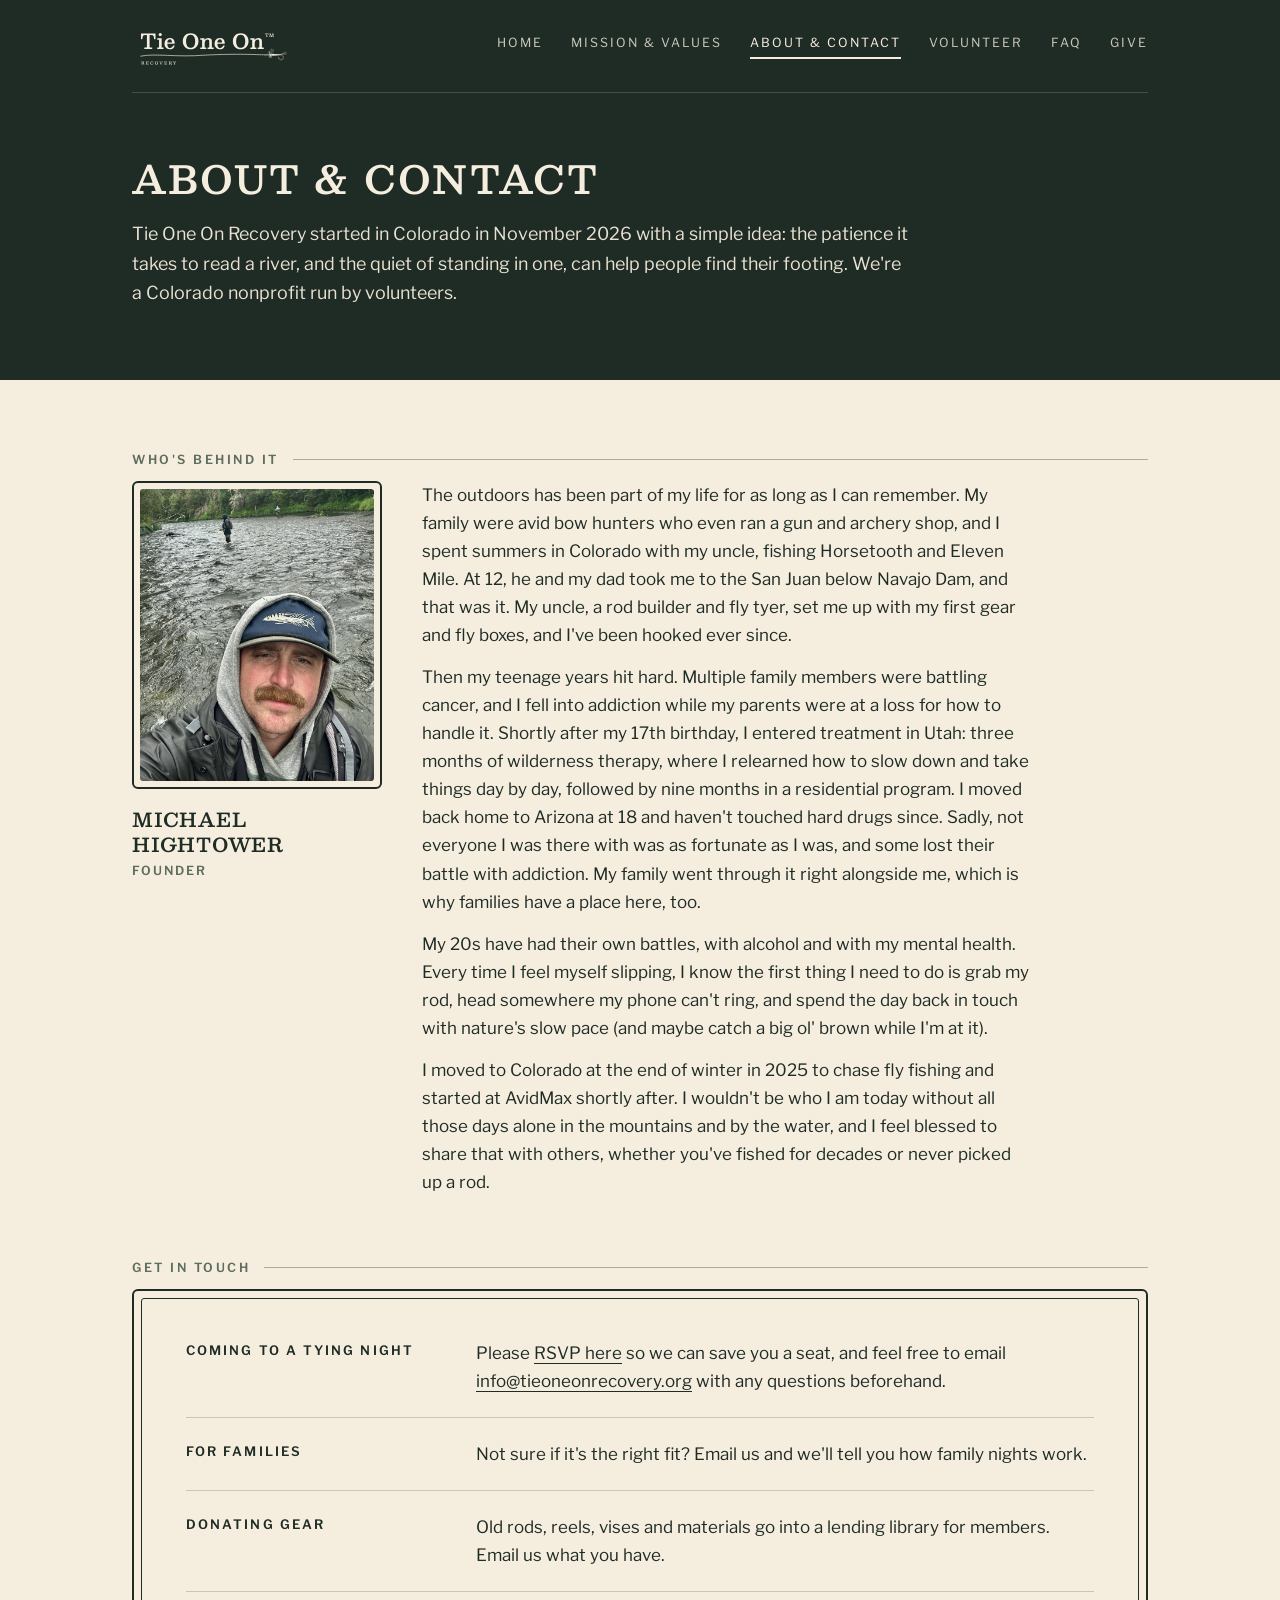
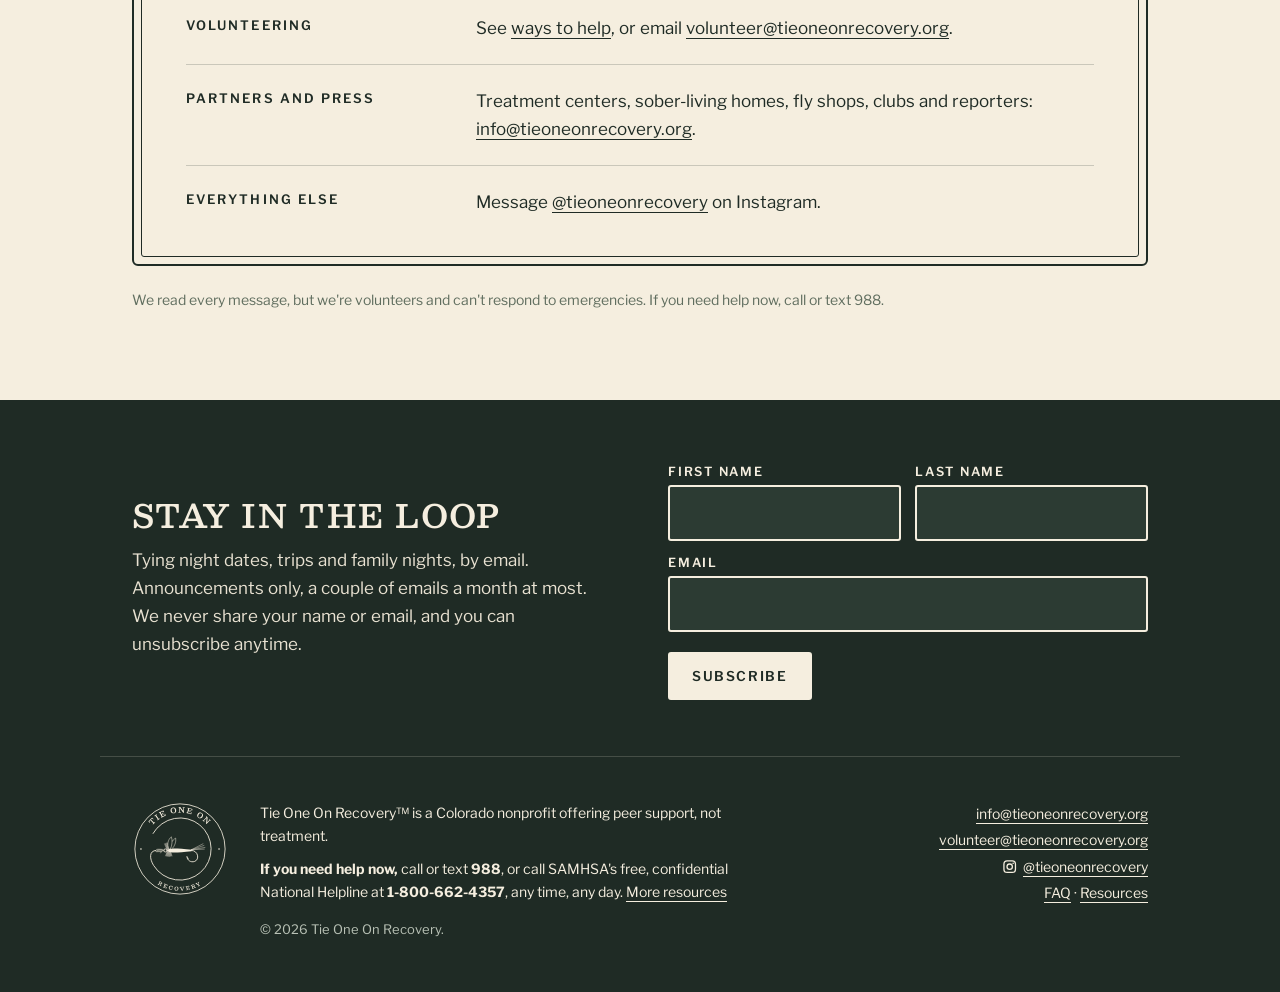
==== commit 7dab64e6: "Open RSVPs and add volunteer, FAQ and resources pages The tying night box now shows Thursday, Januar" ====
--- a/about.html
+++ b/about.html
@@ -21,7 +21,7 @@
   <div class="wrap">
     <header class="top">
       <a href="/" aria-label="Tie One On Recovery, home"><svg class="logo" xmlns="http://www.w3.org/2000/svg" viewBox="0 0 476 142" role="img" aria-label="Tie One On Recovery"><defs><mask id="ko1" maskUnits="userSpaceOnUse" x="-2000" y="-2000" width="6000" height="6000"><rect x="-2000" y="-2000" width="6000" height="6000" fill="#fff"/><g transform="translate(404.93,97) scale(0.44)"><path d="M15,-4 C13,-18 20,-31 31,-37 C33,-26 28,-12 19,-4 Z" fill="#000" stroke="none" stroke-width="1.5" stroke-linejoin="round"/></g></mask><mask id="ko2" maskUnits="userSpaceOnUse" x="-2000" y="-2000" width="6000" height="6000"><rect x="-2000" y="-2000" width="6000" height="6000" fill="#fff"/><g transform="translate(404.93,97) scale(0.44)"><path d="M11,-4 C4,-18 8,-33 18,-41 C22,-30 20,-14 15,-4 Z" fill="#000" stroke="none" stroke-width="1.5" stroke-linejoin="round"/></g></mask><mask id="ko3" maskUnits="userSpaceOnUse" x="-2000" y="-2000" width="6000" height="6000"><rect x="-2000" y="-2000" width="6000" height="6000" fill="#fff"/><g transform="translate(404.93,97) scale(0.44) rotate(24 -11.5 0)"><ellipse cx="-11.5" cy="0" rx="2.15" ry="4.4" fill="#000" stroke="none" stroke-width="1.35"/></g></mask><mask id="ko4" maskUnits="userSpaceOnUse" x="-2000" y="-2000" width="6000" height="6000"><rect x="-2000" y="-2000" width="6000" height="6000" fill="#fff"/><g transform="translate(404.93,97) scale(0.44) rotate(24 -15 0)"><ellipse cx="-15" cy="0" rx="2.15" ry="4.4" fill="#000" stroke="none" stroke-width="1.35"/></g></mask><mask id="ko5" maskUnits="userSpaceOnUse" x="-2000" y="-2000" width="6000" height="6000"><rect x="-2000" y="-2000" width="6000" height="6000" fill="#fff"/><g transform="translate(404.93,97) scale(0.44) rotate(24 -18.5 0)"><ellipse cx="-18.5" cy="0" rx="2.15" ry="4.4" fill="#000" stroke="none" stroke-width="1.35"/></g></mask><mask id="ko6" maskUnits="userSpaceOnUse" x="-2000" y="-2000" width="6000" height="6000"><rect x="-2000" y="-2000" width="6000" height="6000" fill="#fff"/><g transform="translate(404.93,97) scale(0.44) rotate(24 -22 0)"><ellipse cx="-22" cy="0" rx="2.15" ry="4.4" fill="#000" stroke="none" stroke-width="1.35"/></g></mask><mask id="ko7" maskUnits="userSpaceOnUse" x="-2000" y="-2000" width="6000" height="6000"><rect x="-2000" y="-2000" width="6000" height="6000" fill="#fff"/><g transform="translate(404.93,97) scale(0.44) rotate(24 -25.5 0)"><ellipse cx="-25.5" cy="0" rx="2.15" ry="4.4" fill="#000" stroke="none" stroke-width="1.35"/></g></mask></defs><g mask="url(#ko7)"><g mask="url(#ko6)"><g mask="url(#ko5)"><g mask="url(#ko4)"><g mask="url(#ko3)"><g mask="url(#ko2)"><g mask="url(#ko1)"><path d="M36.297333333333334 78.65066666666667Q36.297333333333334 79.57066666666667 36.57333333333334 79.78533333333334Q36.849333333333334 80.0 37.769333333333336 80.0H58.132Q59.02133333333333 80.0 59.45066666666666 79.78533333333334Q59.879999999999995 79.57066666666667 59.879999999999995 78.58933333333333V76.71866666666666Q59.879999999999995 75.768 59.64999999999999 75.46133333333333Q59.419999999999995 75.15466666666667 58.46933333333333 75.15466666666667H53.86933333333333Q52.64266666666666 75.15466666666667 52.36666666666666 74.80199999999999Q52.090666666666664 74.44933333333333 52.090666666666664 73.19200000000001V39.85733333333334Q52.090666666666664 39.06 52.30533333333333 38.79933333333334Q52.519999999999996 38.53866666666667 53.256 38.53866666666667H55.556Q59.266666666666666 38.53866666666667 61.336666666666666 39.489333333333335Q63.406666666666666 40.440000000000005 64.28066666666666 42.77066666666667Q65.15466666666666 45.101333333333336 65.24666666666667 49.24133333333333Q65.27733333333333 50.06933333333333 65.47666666666666 50.406666666666666Q65.67599999999999 50.744 66.62666666666667 50.744H68.22133333333333Q69.08 50.744 69.34066666666666 50.56Q69.60133333333333 50.376000000000005 69.60133333333333 49.548V35.44133333333333Q69.60133333333333 34.552 69.40199999999999 34.275999999999996Q69.20266666666666 34.0 68.344 34.0H27.986666666666665Q26.974666666666668 34.0 26.775333333333336 34.30666666666667Q26.576 34.61333333333334 26.576 35.656000000000006V49.272000000000006Q26.576 50.008 26.775333333333336 50.376000000000005Q26.974666666666668 50.744 27.772 50.744H29.489333333333335Q30.409333333333333 50.744 30.654666666666664 50.452666666666666Q30.9 50.16133333333333 30.930666666666667 49.333333333333336Q31.022666666666666 45.16266666666667 31.881333333333334 42.81666666666666Q32.74 40.470666666666666 34.81 39.504666666666665Q36.879999999999995 38.53866666666667 40.590666666666664 38.53866666666667H42.82933333333333Q43.596000000000004 38.53866666666667 43.84133333333334 38.79933333333334Q44.086666666666666 39.06 44.086666666666666 39.85733333333334V73.376Q44.086666666666666 74.54133333333333 43.78 74.848Q43.47333333333333 75.15466666666667 42.33866666666667 75.15466666666667H37.616Q36.879999999999995 75.15466666666667 36.58866666666667 75.36933333333334Q36.297333333333334 75.584 36.297333333333334 76.38133333333333ZM78.80133333333333 37.25066666666667Q78.80133333333333 39.244 80.212 40.501333333333335Q81.62266666666667 41.75866666666667 83.58533333333334 41.75866666666667Q85.57866666666666 41.75866666666667 86.974 40.501333333333335Q88.36933333333334 39.244 88.36933333333334 37.25066666666667Q88.36933333333334 35.22666666666667 86.974 33.98466666666667Q85.57866666666666 32.74266666666667 83.58533333333334 32.74266666666667Q81.62266666666667 32.74266666666667 80.212 33.98466666666667Q78.80133333333333 35.22666666666667 78.80133333333333 37.25066666666667ZM79.35333333333334 52.400000000000006Q80.028 52.400000000000006 80.028 53.16666666666667V74.90933333333334Q80.028 75.4 79.92066666666668 75.55333333333334Q79.81333333333333 75.70666666666666 79.292 75.70666666666666H75.45866666666667Q74.90666666666667 75.70666666666666 74.70733333333334 75.86Q74.50800000000001 76.01333333333334 74.50800000000001 76.62666666666667V79.264Q74.50800000000001 79.75466666666667 74.70733333333334 79.87733333333333Q74.90666666666667 80.0 75.39733333333334 80.0H92.50933333333333Q93.03066666666666 80.0 93.15333333333334 79.84666666666666Q93.27600000000001 79.69333333333333 93.27600000000001 79.20266666666667V76.35066666666667Q93.27600000000001 75.89066666666666 93.12266666666667 75.79866666666666Q92.96933333333334 75.70666666666666 92.50933333333333 75.70666666666666H88.4Q88.00133333333333 75.70666666666666 87.87866666666667 75.538Q87.756 75.36933333333333 87.756 74.97066666666667V48.75066666666667Q87.756 48.321333333333335 87.63333333333333 48.214Q87.51066666666667 48.10666666666667 87.112 48.10666666666667H75.30533333333334Q74.50800000000001 48.10666666666667 74.50800000000001 48.93466666666667V51.69466666666666Q74.50800000000001 52.15466666666667 74.63066666666667 52.27733333333334Q74.75333333333333 52.400000000000006 75.21333333333334 52.400000000000006ZM96.18933333333332 64.66666666666667Q96.18933333333332 68.96000000000001 97.93733333333333 72.64Q99.68533333333333 76.32 103.13533333333334 78.55866666666665Q106.58533333333332 80.79733333333333 111.67599999999999 80.79733333333333Q115.57066666666665 80.79733333333333 118.46866666666665 79.50933333333333Q121.36666666666666 78.22133333333333 123.268 75.82933333333332Q125.16933333333333 73.43733333333333 126.05866666666665 70.064Q126.15066666666667 69.696 126.01266666666666 69.54266666666666Q125.87466666666666 69.38933333333333 125.35333333333332 69.38933333333333H122.16399999999999Q121.67333333333332 69.38933333333333 121.53533333333331 69.58866666666665Q121.39733333333332 69.788 121.244 70.12533333333333Q120.07866666666666 73.19200000000001 117.94733333333332 75.00133333333333Q115.81599999999999 76.81066666666666 112.59599999999999 76.81066666666666Q109.744 76.81066666666666 107.996 75.24666666666667Q106.24799999999999 73.68266666666666 105.466 71.122Q104.684 68.56133333333334 104.62266666666666 65.52533333333334Q104.62266666666666 65.004 104.80666666666666 64.82Q104.99066666666666 64.636 105.54266666666666 64.636H125.29199999999999Q125.93599999999999 64.636 126.15066666666667 64.46733333333333Q126.36533333333333 64.29866666666666 126.36533333333333 63.65466666666667Q126.36533333333333 61.53866666666667 125.96666666666665 59.254000000000005Q125.56799999999998 56.96933333333334 124.63266666666665 54.85333333333334Q123.69733333333332 52.73733333333334 122.05666666666666 51.02Q120.416 49.30266666666667 117.978 48.306Q115.53999999999999 47.309333333333335 112.10533333333333 47.309333333333335Q106.8 47.309333333333335 103.258 49.60933333333334Q99.716 51.909333333333336 97.95266666666666 55.83466666666667Q96.18933333333332 59.760000000000005 96.18933333333332 64.66666666666667ZM105.604 60.894666666666666Q104.96 60.894666666666666 104.83733333333333 60.726Q104.71466666666666 60.55733333333333 104.74533333333332 60.00533333333333Q104.80666666666666 57.797333333333334 105.60399999999998 55.742666666666665Q106.40133333333333 53.688 107.996 52.354Q109.59066666666666 51.02 111.98266666666666 51.02Q113.60799999999999 51.02 114.77333333333333 51.909333333333336Q115.93866666666666 52.79866666666667 116.70533333333333 54.224666666666664Q117.472 55.650666666666666 117.84 57.245333333333335Q118.208 58.84 118.23866666666666 60.312Q118.26933333333332 60.71066666666667 118.13133333333332 60.80266666666667Q117.99333333333333 60.894666666666666 117.38 60.894666666666666ZM150.25466666666665 57.0Q150.25466666666665 62.029333333333334 151.84933333333333 66.35333333333334Q153.444 70.67733333333334 156.43399999999997 73.928Q159.42399999999998 77.17866666666667 163.73266666666666 78.988Q168.0413333333333 80.79733333333333 173.43866666666665 80.79733333333333Q178.62133333333333 80.79733333333333 182.86866666666666 78.988Q187.11599999999999 77.17866666666667 190.19799999999998 73.928Q193.27999999999997 70.67733333333334 194.9513333333333 66.35333333333334Q196.62266666666665 62.029333333333334 196.62266666666665 57.0Q196.62266666666665 51.97066666666667 195.02799999999996 47.646666666666675Q193.4333333333333 43.32266666666667 190.428 40.072Q187.42266666666666 36.821333333333335 183.1293333333333 35.012Q178.83599999999998 33.20266666666667 173.43866666666665 33.20266666666667Q168.0413333333333 33.20266666666667 163.73266666666666 35.012Q159.42399999999998 36.821333333333335 156.43399999999997 40.072Q153.444 43.32266666666667 151.84933333333333 47.646666666666675Q150.25466666666665 51.97066666666667 150.25466666666665 57.0ZM159.97599999999997 57.0Q159.97599999999997 52.92133333333334 160.74266666666665 49.44066666666667Q161.5093333333333 45.96 163.11933333333332 43.32266666666666Q164.7293333333333 40.68533333333333 167.28999999999996 39.21333333333334Q169.85066666666665 37.74133333333334 173.43866666666665 37.74133333333334Q177.02666666666664 37.74133333333334 179.5873333333333 39.21333333333334Q182.14799999999997 40.68533333333333 183.75799999999998 43.32266666666666Q185.36799999999997 45.96 186.13466666666665 49.44066666666667Q186.9013333333333 52.92133333333334 186.9013333333333 57.0Q186.9013333333333 61.048 186.22666666666663 64.54400000000001Q185.55199999999996 68.04 183.98799999999997 70.67733333333334Q182.42399999999998 73.31466666666667 179.83266666666663 74.78666666666666Q177.2413333333333 76.25866666666667 173.43866666666665 76.25866666666667Q169.85066666666665 76.25866666666667 167.28999999999996 74.78666666666666Q164.7293333333333 73.31466666666667 163.11933333333332 70.67733333333334Q161.5093333333333 68.04 160.74266666666665 64.54400000000001Q159.97599999999997 61.048 159.97599999999997 57.0ZM206.43599999999998 52.400000000000006Q206.9573333333333 52.400000000000006 207.17199999999997 52.538000000000004Q207.38666666666666 52.676 207.38666666666666 53.19733333333333V74.72533333333334Q207.38666666666666 75.4 207.1413333333333 75.55333333333334Q206.896 75.70666666666666 206.19066666666666 75.70666666666666H203.00133333333332Q202.35733333333332 75.70666666666666 202.11199999999997 75.89066666666668Q201.86666666666665 76.07466666666667 201.86666666666665 76.78V78.92666666666666Q201.86666666666665 79.57066666666667 202.00466666666665 79.78533333333334Q202.14266666666666 80.0 202.75599999999997 80.0H218.82533333333333Q219.408 80.0 219.63799999999998 79.816Q219.868 79.632 219.868 79.01866666666666V76.78Q219.868 76.07466666666667 219.63799999999998 75.89066666666668Q219.408 75.70666666666666 218.76399999999998 75.70666666666666H216.34133333333332Q215.6053333333333 75.70666666666666 215.34466666666663 75.43066666666667Q215.08399999999997 75.15466666666667 215.08399999999997 74.48V62.64266666666667Q215.08399999999997 59.484 216.188 57.06133333333334Q217.29199999999997 54.638666666666666 219.224 53.274Q221.15599999999998 51.909333333333336 223.60933333333332 51.909333333333336Q226.18533333333332 51.909333333333336 227.36599999999999 53.458Q228.54666666666665 55.00666666666667 228.54666666666665 58.13466666666667V74.51066666666667Q228.54666666666665 75.30799999999999 228.30133333333333 75.50733333333332Q228.05599999999998 75.70666666666666 227.28933333333333 75.70666666666666H224.59066666666666Q224.00799999999998 75.70666666666666 223.86999999999998 75.952Q223.73199999999997 76.19733333333333 223.73199999999997 76.74933333333334V78.92666666666666Q223.73199999999997 79.50933333333333 223.85466666666665 79.75466666666667Q223.97733333333332 80.0 224.59066666666666 80.0H240.56799999999998Q241.2733333333333 80.0 241.51866666666666 79.862Q241.76399999999998 79.724 241.76399999999998 79.04933333333334V76.688Q241.76399999999998 76.136 241.59533333333331 75.92133333333334Q241.42666666666665 75.70666666666666 240.87466666666666 75.70666666666666H237.47066666666666Q236.64266666666666 75.70666666666666 236.44333333333333 75.446Q236.24399999999997 75.18533333333333 236.24399999999997 74.35733333333333V57.368Q236.24399999999997 54.08666666666667 235.26266666666663 51.848000000000006Q234.28133333333332 49.60933333333334 232.012 48.45933333333333Q229.74266666666665 47.309333333333335 225.94 47.309333333333335Q221.98399999999998 47.309333333333335 219.53066666666666 48.919333333333334Q217.0773333333333 50.529333333333334 215.54399999999998 52.82933333333334Q215.11466666666666 53.38133333333333 214.9153333333333 53.366Q214.71599999999998 53.35066666666667 214.71599999999998 52.15466666666667V49.30266666666667Q214.71599999999998 48.72 214.42466666666667 48.413333333333334Q214.13333333333333 48.10666666666667 213.55066666666664 48.10666666666667H202.87866666666665Q202.35733333333332 48.10666666666667 202.11199999999997 48.306000000000004Q201.86666666666665 48.50533333333334 201.86666666666665 49.088V51.388000000000005Q201.86666666666665 51.97066666666667 202.01999999999998 52.18533333333334Q202.17333333333332 52.400000000000006 202.75599999999997 52.400000000000006ZM244.3093333333333 64.66666666666667Q244.3093333333333 68.96000000000001 246.0573333333333 72.64Q247.80533333333332 76.32 251.25533333333334 78.55866666666665Q254.70533333333333 80.79733333333333 259.796 80.79733333333333Q263.69066666666663 80.79733333333333 266.58866666666665 79.50933333333333Q269.4866666666667 78.22133333333333 271.38800000000003 75.82933333333332Q273.28933333333333 73.43733333333333 274.17866666666663 70.064Q274.27066666666667 69.696 274.13266666666664 69.54266666666666Q273.99466666666666 69.38933333333333 273.4733333333333 69.38933333333333H270.284Q269.7933333333333 69.38933333333333 269.6553333333333 69.58866666666665Q269.51733333333334 69.788 269.364 70.12533333333333Q268.19866666666667 73.19200000000001 266.0673333333333 75.00133333333333Q263.936 76.81066666666666 260.716 76.81066666666666Q257.864 76.81066666666666 256.116 75.24666666666667Q254.368 73.68266666666666 253.58599999999998 71.122Q252.80399999999997 68.56133333333334 252.74266666666665 65.52533333333334Q252.74266666666665 65.004 252.92666666666665 64.82Q253.11066666666665 64.636 253.66266666666664 64.636H273.412Q274.056 64.636 274.27066666666667 64.46733333333333Q274.4853333333333 64.29866666666666 274.4853333333333 63.65466666666667Q274.4853333333333 61.53866666666667 274.08666666666664 59.254000000000005Q273.688 56.96933333333334 272.75266666666664 54.85333333333334Q271.8173333333333 52.73733333333334 270.1766666666666 51.02Q268.536 49.30266666666667 266.09799999999996 48.306Q263.65999999999997 47.309333333333335 260.2253333333333 47.309333333333335Q254.92 47.309333333333335 251.378 49.60933333333334Q247.83599999999998 51.909333333333336 246.07266666666663 55.83466666666667Q244.3093333333333 59.760000000000005 244.3093333333333 64.66666666666667ZM253.724 60.894666666666666Q253.07999999999998 60.894666666666666 252.95733333333334 60.726Q252.83466666666666 60.55733333333333 252.86533333333333 60.00533333333333Q252.92666666666665 57.797333333333334 253.724 55.742666666666665Q254.5213333333333 53.688 256.116 52.354Q257.71066666666667 51.02 260.10266666666666 51.02Q261.728 51.02 262.8933333333333 51.909333333333336Q264.0586666666666 52.79866666666667 264.82533333333333 54.224666666666664Q265.592 55.650666666666666 265.96 57.245333333333335Q266.328 58.84 266.35866666666664 60.312Q266.3893333333333 60.71066666666667 266.2513333333333 60.80266666666667Q266.11333333333334 60.894666666666666 265.5 60.894666666666666ZM298.37466666666666 57.0Q298.37466666666666 62.029333333333334 299.96933333333334 66.35333333333334Q301.56399999999996 70.67733333333334 304.554 73.928Q307.544 77.17866666666667 311.85266666666666 78.988Q316.1613333333333 80.79733333333333 321.5586666666666 80.79733333333333Q326.74133333333333 80.79733333333333 330.98866666666663 78.988Q335.236 77.17866666666667 338.318 73.928Q341.4 70.67733333333334 343.0713333333333 66.35333333333334Q344.74266666666665 62.029333333333334 344.74266666666665 57.0Q344.74266666666665 51.97066666666667 343.14799999999997 47.646666666666675Q341.5533333333333 43.32266666666667 338.548 40.072Q335.54266666666666 36.821333333333335 331.2493333333333 35.012Q326.95599999999996 33.20266666666667 321.5586666666666 33.20266666666667Q316.1613333333333 33.20266666666667 311.85266666666666 35.012Q307.544 36.821333333333335 304.554 40.072Q301.56399999999996 43.32266666666667 299.96933333333334 47.646666666666675Q298.37466666666666 51.97066666666667 298.37466666666666 57.0ZM308.096 57.0Q308.096 52.92133333333334 308.86266666666666 49.44066666666667Q309.6293333333333 45.96 311.2393333333333 43.32266666666666Q312.84933333333333 40.68533333333333 315.40999999999997 39.21333333333334Q317.97066666666666 37.74133333333334 321.5586666666666 37.74133333333334Q325.14666666666665 37.74133333333334 327.7073333333333 39.21333333333334Q330.268 40.68533333333333 331.878 43.32266666666666Q333.488 45.96 334.25466666666665 49.44066666666667Q335.0213333333333 52.92133333333334 335.0213333333333 57.0Q335.0213333333333 61.048 334.34666666666664 64.54400000000001Q333.67199999999997 68.04 332.10799999999995 70.67733333333334Q330.544 73.31466666666667 327.9526666666667 74.78666666666666Q325.36133333333333 76.25866666666667 321.5586666666666 76.25866666666667Q317.97066666666666 76.25866666666667 315.40999999999997 74.78666666666666Q312.84933333333333 73.31466666666667 311.2393333333333 70.67733333333334Q309.6293333333333 68.04 308.86266666666666 64.54400000000001Q308.096 61.048 308.096 57.0ZM354.556 52.400000000000006Q355.07733333333334 52.400000000000006 355.29200000000003 52.538000000000004Q355.50666666666666 52.676 355.50666666666666 53.19733333333333V74.72533333333334Q355.50666666666666 75.4 355.2613333333333 75.55333333333334Q355.01599999999996 75.70666666666666 354.31066666666663 75.70666666666666H351.1213333333333Q350.4773333333333 75.70666666666666 350.23199999999997 75.89066666666668Q349.9866666666667 76.07466666666667 349.9866666666667 76.78V78.92666666666666Q349.9866666666667 79.57066666666667 350.12466666666666 79.78533333333334Q350.26266666666663 80.0 350.876 80.0H366.94533333333334Q367.52799999999996 80.0 367.758 79.816Q367.988 79.632 367.988 79.01866666666666V76.78Q367.988 76.07466666666667 367.758 75.89066666666668Q367.52799999999996 75.70666666666666 366.884 75.70666666666666H364.4613333333333Q363.7253333333333 75.70666666666666 363.46466666666663 75.43066666666667Q363.204 75.15466666666667 363.204 74.48V62.64266666666667Q363.204 59.484 364.308 57.06133333333334Q365.412 54.638666666666666 367.344 53.274Q369.276 51.909333333333336 371.72933333333333 51.909333333333336Q374.30533333333335 51.909333333333336 375.486 53.458Q376.66666666666663 55.00666666666667 376.66666666666663 58.13466666666667V74.51066666666667Q376.66666666666663 75.30799999999999 376.42133333333334 75.50733333333332Q376.176 75.70666666666666 375.40933333333334 75.70666666666666H372.71066666666667Q372.128 75.70666666666666 371.99 75.952Q371.852 76.19733333333333 371.852 76.74933333333334V78.92666666666666Q371.852 79.50933333333333 371.9746666666666 79.75466666666667Q372.0973333333333 80.0 372.71066666666667 80.0H388.688Q389.3933333333333 80.0 389.63866666666667 79.862Q389.884 79.724 389.884 79.04933333333334V76.688Q389.884 76.136 389.7153333333333 75.92133333333334Q389.5466666666666 75.70666666666666 388.99466666666666 75.70666666666666H385.59066666666666Q384.76266666666663 75.70666666666666 384.5633333333333 75.446Q384.364 75.18533333333333 384.364 74.35733333333333V57.368Q384.364 54.08666666666667 383.38266666666664 51.848000000000006Q382.4013333333333 49.60933333333334 380.13199999999995 48.45933333333333Q377.86266666666666 47.309333333333335 374.06 47.309333333333335Q370.104 47.309333333333335 367.65066666666667 48.919333333333334Q365.19733333333335 50.529333333333334 363.664 52.82933333333334Q363.23466666666667 53.38133333333333 363.03533333333337 53.366Q362.836 53.35066666666667 362.836 52.15466666666667V49.30266666666667Q362.836 48.72 362.54466666666667 48.413333333333334Q362.25333333333333 48.10666666666667 361.67066666666665 48.10666666666667H350.9986666666667Q350.4773333333333 48.10666666666667 350.23199999999997 48.306000000000004Q349.9866666666667 48.50533333333334 349.9866666666667 49.088V51.388000000000005Q349.9866666666667 51.97066666666667 350.14 52.18533333333334Q350.29333333333335 52.400000000000006 350.876 52.400000000000006Z" fill="#f5eedf"/><path d="M30.68 120.92773333333334Q30.483733333333333 120.92773333333334 30.4132 120.88786666666667Q30.342666666666666 120.848 30.342666666666666 120.63946666666666V117.98373333333333Q30.342666666666666 117.7936 30.397866666666665 117.75066666666666Q30.453066666666665 117.70773333333334 30.63093333333333 117.70773333333334H32.440266666666666Q32.88186666666667 117.70773333333334 33.25906666666667 117.88866666666667Q33.636266666666664 118.06960000000001 33.8724 118.43146666666667Q34.108533333333334 118.79333333333334 34.108533333333334 119.32693333333333Q34.108533333333334 119.86053333333334 33.8724 120.21626666666667Q33.636266666666664 120.572 33.25906666666667 120.74986666666666Q32.88186666666667 120.92773333333334 32.440266666666666 120.92773333333334ZM36.31653333333333 126.0Q36.4576 126.0 36.50666666666667 125.96013333333333Q36.555733333333336 125.92026666666666 36.555733333333336 125.76693333333333V125.30693333333333Q36.555733333333336 125.1536 36.50053333333334 125.12293333333332Q36.44533333333333 125.09226666666666 36.30426666666666 125.09226666666666H35.924Q35.641866666666665 125.09226666666666 35.5284 124.89906666666667Q35.41493333333333 124.70586666666667 35.38733333333333 124.38693333333333Q35.35973333333333 124.068 35.34133333333333 123.6816Q35.32293333333333 123.2952 35.23093333333333 122.90266666666666Q35.138933333333334 122.51013333333333 34.89666666666666 122.16973333333334Q34.654399999999995 121.82933333333334 34.176 121.60853333333333Q34.016533333333335 121.54106666666667 34.034933333333335 121.45519999999999Q34.053333333333335 121.36933333333333 34.21893333333333 121.32026666666667Q35.04693333333333 121.06266666666667 35.39346666666666 120.5352Q35.739999999999995 120.00773333333333 35.739999999999995 119.2656Q35.739999999999995 118.548 35.40266666666666 117.98986666666667Q35.065333333333335 117.43173333333334 34.33853333333333 117.11586666666668Q33.61173333333333 116.8 32.440266666666666 116.8H27.644Q27.509066666666666 116.8 27.46613333333333 116.846Q27.4232 116.892 27.4232 117.0392V117.49306666666666Q27.4232 117.6096 27.4784 117.65866666666668Q27.5336 117.70773333333334 27.650133333333333 117.70773333333334H28.557866666666666Q28.705066666666667 117.70773333333334 28.738799999999998 117.766Q28.77253333333333 117.82426666666667 28.77253333333333 117.96533333333333V124.804Q28.77253333333333 124.988 28.717333333333332 125.04013333333333Q28.662133333333333 125.09226666666666 28.465866666666667 125.09226666666666H27.7176Q27.527466666666665 125.09226666666666 27.47533333333333 125.13826666666667Q27.4232 125.18426666666667 27.4232 125.38053333333333V125.73013333333333Q27.4232 125.90186666666666 27.46613333333333 125.95093333333332Q27.509066666666666 126.0 27.668533333333333 126.0H31.366933333333332Q31.5448 126.0 31.6184 125.95400000000001Q31.692 125.908 31.692 125.71786666666667V125.3376Q31.692 125.18426666666667 31.6552 125.13826666666667Q31.6184 125.09226666666666 31.4712 125.09226666666666H30.600266666666666Q30.434666666666665 125.09226666666666 30.388666666666666 125.03399999999999Q30.342666666666666 124.97573333333334 30.342666666666666 124.8224V122.14213333333333Q30.342666666666666 121.93973333333334 30.404 121.906Q30.465333333333334 121.87226666666666 30.6616 121.87226666666666H32.1336Q32.73466666666667 121.87226666666666 33.0536 122.09613333333333Q33.37253333333333 122.32 33.516666666666666 122.68799999999999Q33.6608 123.056 33.70986666666667 123.49453333333332Q33.75893333333333 123.93306666666666 33.81106666666666 124.37466666666666Q33.8632 124.81626666666666 34.010400000000004 125.18426666666667Q34.1576 125.55226666666667 34.4888 125.77613333333333Q34.82 126.0 35.43333333333333 126.0ZM42.051199999999994 117.70773333333334Q42.23519999999999 117.70773333333334 42.29039999999999 117.74146666666667Q42.3456 117.7752 42.3456 117.9592V124.77333333333334Q42.3456 124.988 42.29653333333333 125.04013333333333Q42.24746666666666 125.09226666666666 42.026666666666664 125.09226666666666H41.21706666666666Q41.08826666666666 125.09226666666666 41.04226666666666 125.1168Q40.99626666666666 125.14133333333334 40.99626666666666 125.27013333333333V125.7792Q40.99626666666666 125.93866666666666 41.054533333333325 125.96933333333334Q41.11279999999999 126.0 41.25386666666666 126.0H49.16586666666666Q49.306933333333326 126.0 49.34373333333333 125.9632Q49.38053333333333 125.9264 49.38053333333333 125.78533333333333V122.88426666666666Q49.38053333333333 122.7432 49.331466666666664 122.7064Q49.282399999999996 122.6696 49.14133333333333 122.6696H48.71813333333333Q48.60159999999999 122.6696 48.56786666666666 122.71253333333334Q48.53413333333333 122.75546666666666 48.53413333333333 122.90266666666666Q48.52186666666666 123.74293333333334 48.340933333333325 124.22133333333333Q48.16 124.69973333333333 47.72146666666666 124.89599999999999Q47.282933333333325 125.09226666666666 46.47946666666666 125.09226666666666H44.20399999999999Q44.01386666666666 125.09226666666666 43.9648 125.0524Q43.91573333333333 125.01253333333334 43.91573333333333 124.82853333333334V121.90293333333334Q43.91573333333333 121.7312 43.96173333333333 121.66986666666666Q44.00773333333333 121.60853333333333 44.16106666666666 121.60853333333333H44.78666666666666Q45.22213333333333 121.60853333333333 45.5104 121.77413333333334Q45.79866666666666 121.93973333333334 45.95813333333333 122.2188Q46.117599999999996 122.49786666666667 46.154399999999995 122.84133333333334Q46.172799999999995 122.9824 46.21573333333333 123.0284Q46.25866666666666 123.0744 46.34453333333333 123.0744H46.65733333333333Q46.798399999999994 123.0744 46.83213333333333 123.02533333333332Q46.86586666666666 122.97626666666666 46.86586666666666 122.82293333333334V119.73786666666666Q46.86586666666666 119.60906666666666 46.822933333333324 119.5692Q46.779999999999994 119.52933333333334 46.651199999999996 119.52933333333334H46.33839999999999Q46.234133333333325 119.52933333333334 46.20346666666666 119.57533333333333Q46.172799999999995 119.62133333333334 46.160533333333326 119.744Q46.11146666666666 120.2592 45.78026666666666 120.59653333333333Q45.44906666666666 120.93386666666666 44.77439999999999 120.93386666666666H44.130399999999995Q43.9832 120.93386666666666 43.949466666666666 120.8664Q43.91573333333333 120.79893333333334 43.91573333333333 120.63946666666666V117.9776Q43.91573333333333 117.79973333333334 43.97706666666666 117.75373333333334Q44.038399999999996 117.70773333333334 44.20399999999999 117.70773333333334H46.60213333333333Q47.282933333333325 117.70773333333334 47.66933333333333 117.88560000000001Q48.05573333333333 118.06346666666667 48.224399999999996 118.4836Q48.39306666666666 118.90373333333334 48.41146666666666 119.62133333333334Q48.41759999999999 119.73786666666666 48.44519999999999 119.79613333333333Q48.47279999999999 119.8544 48.60773333333333 119.8544H49.06773333333333Q49.23333333333333 119.8544 49.245599999999996 119.81146666666666Q49.25786666666666 119.76853333333334 49.25786666666666 119.6152V117.09440000000001Q49.25786666666666 116.892 49.20266666666666 116.846Q49.14746666666666 116.8 48.94506666666666 116.8H41.23546666666666Q41.08826666666666 116.8 41.04226666666666 116.84293333333333Q40.99626666666666 116.88586666666667 40.99626666666666 117.04533333333333V117.43786666666666Q40.99626666666666 117.5912 41.03306666666666 117.64946666666667Q41.06986666666666 117.70773333333334 41.22933333333333 117.70773333333334ZM54.28106666666666 121.4Q54.28106666666666 122.4488 54.618399999999994 123.31973333333335Q54.95573333333333 124.19066666666667 55.578266666666664 124.82546666666667Q56.200799999999994 125.46026666666667 57.05333333333333 125.80680000000001Q57.90586666666666 126.15333333333334 58.93013333333332 126.15333333333334Q60.19359999999999 126.15333333333334 61.09519999999999 125.678Q61.99679999999999 125.20266666666667 62.51199999999999 124.3808Q63.02719999999999 123.55893333333333 63.113066666666654 122.51626666666667Q63.12533333333332 122.4304 63.088533333333324 122.40586666666667Q63.051733333333324 122.38133333333333 62.941333333333326 122.38133333333333H62.32799999999999Q62.22986666666666 122.38133333333333 62.19306666666666 122.41813333333333Q62.15626666666666 122.45493333333333 62.13786666666666 122.55306666666667Q62.045866666666655 123.24613333333333 61.65946666666666 123.85333333333332Q61.27306666666666 124.46053333333333 60.62293333333332 124.83466666666666Q59.97279999999999 125.2088 59.08346666666666 125.2088Q58.10213333333333 125.2088 57.43973333333332 124.71813333333333Q56.777333333333324 124.22746666666667 56.44306666666666 123.36573333333334Q56.108799999999995 122.504 56.108799999999995 121.4Q56.108799999999995 120.296 56.46453333333333 119.42813333333334Q56.82026666666666 118.56026666666666 57.50106666666666 118.0604Q58.18186666666666 117.56053333333334 59.14479999999999 117.56053333333334Q59.942133333333324 117.56053333333334 60.53399999999999 117.87946666666667Q61.12586666666666 118.1984 61.49386666666666 118.71360000000001Q61.86186666666666 119.2288 61.972266666666656 119.81146666666666Q61.99679999999999 119.928 62.01826666666666 119.97093333333333Q62.039733333333324 120.01386666666667 62.18079999999999 120.01386666666667H62.77573333333333Q62.898399999999995 120.01386666666667 62.935199999999995 119.98013333333333Q62.971999999999994 119.9464 62.971999999999994 119.82986666666667V116.9104Q62.971999999999994 116.8 62.94746666666666 116.76933333333332Q62.922933333333326 116.73866666666666 62.80639999999999 116.73866666666666H62.35253333333333Q62.24826666666666 116.73866666666666 62.22373333333333 116.76013333333333Q62.19919999999999 116.7816 62.16853333333333 116.8552L61.923199999999994 117.5912Q61.849599999999995 117.76906666666667 61.794399999999996 117.78133333333334Q61.73919999999999 117.7936 61.62266666666666 117.6832Q61.17493333333333 117.23546666666667 60.53093333333332 116.94106666666667Q59.886933333333324 116.64666666666668 59.05279999999999 116.64666666666668Q58.07759999999999 116.64666666666668 57.215866666666656 117.00240000000001Q56.35413333333332 117.35813333333334 55.691733333333325 117.99906666666666Q55.02933333333333 118.64 54.655199999999994 119.50786666666667Q54.28106666666666 120.37573333333333 54.28106666666666 121.4ZM67.89093333333334 121.4Q67.89093333333334 122.40586666666667 68.20373333333333 123.2676Q68.51653333333334 124.12933333333334 69.11146666666667 124.77946666666666Q69.7064 125.4296 70.55893333333333 125.79146666666666Q71.41146666666667 126.15333333333334 72.47866666666667 126.15333333333334Q73.50293333333333 126.15333333333334 74.34626666666666 125.79146666666666Q75.1896 125.4296 75.79986666666667 124.77946666666666Q76.41013333333333 124.12933333333334 76.73826666666668 123.2676Q77.0664 122.40586666666667 77.0664 121.4Q77.0664 120.39413333333333 76.7536 119.5324Q76.4408 118.67066666666666 75.84586666666667 118.02053333333333Q75.25093333333334 117.3704 74.39840000000001 117.00853333333333Q73.54586666666667 116.64666666666668 72.47866666666667 116.64666666666668Q71.41146666666667 116.64666666666668 70.55893333333333 117.00853333333333Q69.7064 117.3704 69.11146666666667 118.02053333333333Q68.51653333333334 118.67066666666666 68.20373333333333 119.5324Q67.89093333333334 120.39413333333333 67.89093333333334 121.4ZM69.71866666666666 121.4Q69.71866666666666 120.58426666666666 69.87506666666667 119.87586666666667Q70.03146666666667 119.16746666666667 70.36266666666667 118.6308Q70.69386666666666 118.09413333333333 71.21826666666666 117.7936Q71.74266666666666 117.49306666666666 72.47866666666667 117.49306666666666Q73.21466666666667 117.49306666666666 73.73906666666667 117.7936Q74.26346666666667 118.09413333333333 74.5916 118.6308Q74.91973333333334 119.16746666666667 75.07920000000001 119.87586666666667Q75.23866666666667 120.58426666666666 75.23866666666667 121.4Q75.23866666666667 122.2096 75.0976 122.92106666666666Q74.95653333333334 123.63253333333333 74.6376 124.16919999999999Q74.31866666666667 124.70586666666667 73.78813333333333 125.0064Q73.2576 125.30693333333333 72.47866666666667 125.30693333333333Q71.74266666666666 125.30693333333333 71.21826666666666 125.0064Q70.69386666666666 124.70586666666667 70.36266666666667 124.16919999999999Q70.03146666666667 123.63253333333333 69.87506666666667 122.92106666666666Q69.71866666666666 122.2096 69.71866666666666 121.4ZM86.6344 123.7184Q86.52399999999999 123.98213333333334 86.44733333333332 124.08333333333334Q86.37066666666666 124.18453333333333 86.3032 124.14466666666667Q86.23573333333333 124.1048 86.15599999999999 123.93613333333333Q86.07626666666665 123.76746666666666 85.95973333333333 123.48533333333333L83.764 118.00826666666667Q83.70266666666666 117.84266666666667 83.73946666666666 117.77520000000001Q83.77626666666666 117.70773333333334 84.02159999999999 117.70773333333334H84.70853333333332Q84.89866666666666 117.70773333333334 84.94773333333333 117.65559999999999Q84.9968 117.60346666666666 84.9968 117.4072V117.09440000000001Q84.9968 116.91653333333333 84.96 116.85826666666667Q84.9232 116.8 84.7576 116.8H80.7464Q80.5808 116.8 80.53479999999999 116.84293333333333Q80.4888 116.88586666666667 80.4888 117.05146666666667V117.43786666666666Q80.4888 117.5912 80.52253333333333 117.64946666666667Q80.55626666666666 117.70773333333334 80.7096 117.70773333333334H81.61733333333332Q81.81973333333333 117.70773333333334 81.86573333333334 117.74146666666667Q81.91173333333333 117.7752 81.96693333333333 117.91626666666667L85.33413333333333 125.9264Q85.39546666666666 126.0736 85.47213333333332 126.1288Q85.54879999999999 126.184 85.7696 126.184H86.27253333333333Q86.41359999999999 126.184 86.48106666666666 126.15026666666667Q86.54853333333332 126.11653333333334 86.58533333333332 126.05213333333333Q86.62213333333332 125.98773333333334 86.65279999999998 125.89573333333334L89.9648 117.98373333333333Q90.02613333333332 117.83653333333334 90.09359999999998 117.77213333333333Q90.16106666666666 117.70773333333334 90.37573333333333 117.70773333333334H91.13013333333332Q91.25893333333332 117.70773333333334 91.29266666666666 117.65559999999999Q91.32639999999999 117.60346666666666 91.32639999999999 117.4808V117.05146666666667Q91.32639999999999 116.89813333333333 91.28346666666667 116.84906666666666Q91.24053333333333 116.8 91.09333333333332 116.8H87.9592Q87.81813333333332 116.8 87.78133333333332 116.846Q87.74453333333332 116.892 87.74453333333332 117.0392V117.4992Q87.74453333333332 117.63413333333334 87.79053333333331 117.67093333333334Q87.83653333333332 117.70773333333334 87.98373333333332 117.70773333333334H88.72586666666666Q88.98346666666666 117.70773333333334 89.03559999999999 117.7568Q89.08773333333332 117.80586666666667 89.01413333333332 117.9776ZM96.46613333333333 117.70773333333334Q96.65013333333333 117.70773333333334 96.70533333333333 117.74146666666667Q96.76053333333333 117.7752 96.76053333333333 117.9592V124.77333333333334Q96.76053333333333 124.988 96.71146666666667 125.04013333333333Q96.6624 125.09226666666666 96.4416 125.09226666666666H95.632Q95.50319999999999 125.09226666666666 95.4572 125.1168Q95.4112 125.14133333333334 95.4112 125.27013333333333V125.7792Q95.4112 125.93866666666666 95.46946666666666 125.96933333333334Q95.52773333333333 126.0 95.6688 126.0H103.5808Q103.72186666666667 126.0 103.75866666666667 125.9632Q103.79546666666667 125.9264 103.79546666666667 125.78533333333333V122.88426666666666Q103.79546666666667 122.7432 103.7464 122.7064Q103.69733333333333 122.6696 103.55626666666666 122.6696H103.13306666666666Q103.01653333333333 122.6696 102.9828 122.71253333333334Q102.94906666666667 122.75546666666666 102.94906666666667 122.90266666666666Q102.9368 123.74293333333334 102.75586666666666 124.22133333333333Q102.57493333333333 124.69973333333333 102.13640000000001 124.89599999999999Q101.69786666666667 125.09226666666666 100.8944 125.09226666666666H98.61893333333333Q98.4288 125.09226666666666 98.37973333333333 125.0524Q98.33066666666667 125.01253333333334 98.33066666666667 124.82853333333334V121.90293333333334Q98.33066666666667 121.7312 98.37666666666667 121.66986666666666Q98.42266666666667 121.60853333333333 98.576 121.60853333333333H99.2016Q99.63706666666667 121.60853333333333 99.92533333333333 121.77413333333334Q100.2136 121.93973333333334 100.37306666666666 122.2188Q100.53253333333333 122.49786666666667 100.56933333333333 122.84133333333334Q100.58773333333333 122.9824 100.63066666666666 123.0284Q100.6736 123.0744 100.75946666666667 123.0744H101.07226666666666Q101.21333333333334 123.0744 101.24706666666667 123.02533333333332Q101.2808 122.97626666666666 101.2808 122.82293333333334V119.73786666666666Q101.2808 119.60906666666666 101.23786666666666 119.5692Q101.19493333333334 119.52933333333334 101.06613333333333 119.52933333333334H100.75333333333333Q100.64906666666667 119.52933333333334 100.61840000000001 119.57533333333333Q100.58773333333333 119.62133333333334 100.57546666666667 119.744Q100.5264 120.2592 100.1952 120.59653333333333Q99.864 120.93386666666666 99.18933333333334 120.93386666666666H98.54533333333333Q98.39813333333333 120.93386666666666 98.3644 120.8664Q98.33066666666667 120.79893333333334 98.33066666666667 120.63946666666666V117.9776Q98.33066666666667 117.79973333333334 98.392 117.75373333333334Q98.45333333333333 117.70773333333334 98.61893333333333 117.70773333333334H101.01706666666666Q101.69786666666667 117.70773333333334 102.08426666666666 117.88560000000001Q102.47066666666666 118.06346666666667 102.63933333333333 118.4836Q102.80799999999999 118.90373333333334 102.82639999999999 119.62133333333334Q102.83253333333333 119.73786666666666 102.86013333333332 119.79613333333333Q102.88773333333333 119.8544 103.02266666666667 119.8544H103.48266666666666Q103.64826666666667 119.8544 103.66053333333333 119.81146666666666Q103.6728 119.76853333333334 103.6728 119.6152V117.09440000000001Q103.6728 116.892 103.6176 116.846Q103.5624 116.8 103.36 116.8H95.6504Q95.50319999999999 116.8 95.4572 116.84293333333333Q95.4112 116.88586666666667 95.4112 117.04533333333333V117.43786666666666Q95.4112 117.5912 95.448 117.64946666666667Q95.48479999999999 117.70773333333334 95.64426666666667 117.70773333333334ZM118.38053333333332 124.804Q118.42346666666666 124.69973333333333 118.38973333333333 124.65373333333332Q118.356 124.60773333333333 118.2456 124.55253333333333L117.85919999999999 124.3624Q117.75493333333333 124.3072 117.71199999999999 124.344Q117.66906666666665 124.3808 117.61999999999999 124.4728Q117.49119999999999 124.75493333333333 117.3256 124.89599999999999Q117.16 125.03706666666666 116.99439999999998 125.03706666666666Q116.69386666666665 125.03706666666666 116.57426666666666 124.85306666666666Q116.45466666666665 124.66906666666667 116.43013333333332 124.36240000000001Q116.40559999999999 124.05573333333334 116.39946666666665 123.68466666666666Q116.39333333333332 123.3136 116.31973333333332 122.9272Q116.24613333333332 122.5408 116.04066666666665 122.20346666666667Q115.83519999999999 121.86613333333334 115.39973333333333 121.63306666666666Q115.1912 121.52266666666667 115.20653333333333 121.45519999999999Q115.22186666666666 121.38773333333333 115.40586666666665 121.3264Q116.2584 121.0504 116.59879999999998 120.51986666666667Q116.93919999999999 119.98933333333333 116.93919999999999 119.24106666666667Q116.93919999999999 118.548 116.60799999999999 117.99600000000001Q116.2768 117.444 115.54999999999998 117.122Q114.82319999999999 116.8 113.63946666666666 116.8H108.81866666666666Q108.68986666666666 116.8 108.65613333333332 116.84293333333333Q108.62239999999998 116.88586666666667 108.62239999999998 117.01466666666667V117.41946666666666Q108.62239999999998 117.5912 108.65613333333332 117.64946666666667Q108.68986666666666 117.70773333333334 108.85546666666666 117.70773333333334H109.66506666666666Q109.86133333333332 117.70773333333334 109.91653333333332 117.7568Q109.97173333333332 117.80586666666667 109.97173333333332 118.00213333333333V124.81626666666666Q109.97173333333332 125.0064 109.91653333333332 125.04933333333332Q109.86133333333332 125.09226666666666 109.66506666666666 125.09226666666666H108.85546666666666Q108.71439999999998 125.09226666666666 108.66839999999999 125.13213333333333Q108.62239999999998 125.172 108.62239999999998 125.3192V125.7976Q108.62239999999998 125.92026666666666 108.66533333333332 125.96013333333333Q108.70826666666666 126.0 108.83093333333332 126.0H112.65199999999999Q112.80533333333332 126.0 112.84826666666666 125.95706666666666Q112.89119999999998 125.91413333333334 112.89119999999998 125.7608V125.33146666666667Q112.89119999999998 125.18426666666667 112.85439999999998 125.13826666666667Q112.81759999999998 125.09226666666666 112.68266666666666 125.09226666666666H111.77493333333332Q111.63386666666666 125.09226666666666 111.58786666666666 125.05546666666666Q111.54186666666666 125.01866666666666 111.54186666666666 124.8776V122.18506666666667Q111.54186666666666 121.9888 111.57866666666666 121.93053333333333Q111.61546666666666 121.87226666666666 111.81173333333332 121.87226666666666H113.12426666666666Q113.74986666666666 121.87226666666666 114.07493333333332 122.10226666666667Q114.39999999999999 122.33226666666667 114.53799999999998 122.7156Q114.67599999999999 123.09893333333333 114.71586666666666 123.55586666666667Q114.75573333333332 124.0128 114.79866666666666 124.46666666666667Q114.84159999999999 124.92053333333334 114.97959999999999 125.30386666666666Q115.1176 125.6872 115.44879999999999 125.92026666666666Q115.77999999999999 126.15333333333334 116.41173333333333 126.15333333333334Q117.21519999999998 126.15333333333334 117.68133333333333 125.77000000000001Q118.14746666666666 125.38666666666667 118.38053333333332 124.804ZM111.83626666666666 120.92773333333334Q111.63386666666666 120.92773333333334 111.58786666666666 120.88173333333333Q111.54186666666666 120.83573333333334 111.54186666666666 120.63946666666666V117.996Q111.54186666666666 117.78746666666666 111.58173333333332 117.7476Q111.62159999999999 117.70773333333334 111.82399999999998 117.70773333333334H113.63946666666666Q114.08106666666666 117.70773333333334 114.45826666666666 117.88866666666667Q114.83546666666666 118.06960000000001 115.07159999999999 118.43146666666667Q115.30773333333332 118.79333333333334 115.30773333333332 119.32693333333333Q115.30773333333332 119.86053333333334 115.07159999999999 120.21626666666667Q114.83546666666666 120.572 114.45826666666666 120.74986666666666Q114.08106666666666 120.92773333333334 113.63946666666666 120.92773333333334ZM123.59386666666666 125.79146666666666Q123.59386666666666 125.93866666666666 123.65826666666666 125.96933333333334Q123.72266666666667 126.0 123.85146666666667 126.0H127.69706666666666Q127.85653333333333 126.0 127.92093333333332 125.9632Q127.98533333333333 125.9264 127.98533333333333 125.75466666666667V125.27626666666667Q127.98533333333333 125.15973333333334 127.94546666666666 125.126Q127.90559999999999 125.09226666666666 127.78293333333333 125.09226666666666H126.75866666666666Q126.57466666666666 125.09226666666666 126.544 125.05546666666666Q126.51333333333334 125.01866666666666 126.51333333333334 124.8408V122.36293333333333Q126.51333333333334 122.0808 126.56546666666667 121.96119999999999Q126.6176 121.8416 126.72186666666666 121.68826666666666L129.212 118.03893333333333Q129.32853333333333 117.8672 129.40213333333332 117.78746666666666Q129.47573333333332 117.70773333333334 129.77626666666666 117.70773333333334H130.32213333333334Q130.48773333333332 117.70773333333334 130.53986666666665 117.66786666666667Q130.59199999999998 117.628 130.59199999999998 117.46853333333334V117.04533333333333Q130.59199999999998 116.892 130.55519999999999 116.846Q130.51839999999999 116.8 130.3712 116.8H126.97946666666667Q126.81386666666666 116.8 126.77706666666666 116.84906666666666Q126.74026666666666 116.89813333333333 126.74026666666666 117.06986666666667V117.46853333333334Q126.74026666666666 117.62186666666666 126.7832 117.6648Q126.82613333333333 117.70773333333334 126.98559999999999 117.70773333333334H127.82586666666666Q128.11413333333334 117.70773333333334 128.16320000000002 117.74453333333334Q128.21226666666666 117.78133333333334 128.08346666666665 117.9776L126.20053333333333 120.80506666666666Q126.084 120.98293333333334 126.02266666666667 121.04733333333334Q125.96133333333333 121.11173333333333 125.90306666666666 121.05346666666667Q125.84479999999999 120.9952 125.72213333333333 120.81733333333334L123.80239999999999 117.96533333333333Q123.71039999999999 117.82426666666667 123.76253333333332 117.766Q123.81466666666667 117.70773333333334 124.05386666666666 117.70773333333334H124.82053333333333Q124.98613333333333 117.70773333333334 125.026 117.65866666666668Q125.06586666666666 117.6096 125.06586666666666 117.444V117.05146666666667Q125.06586666666666 116.88586666666667 125.01679999999999 116.84293333333333Q124.96773333333333 116.8 124.80826666666667 116.8H120.88293333333333Q120.71733333333333 116.8 120.6652 116.85213333333334Q120.61306666666667 116.90426666666667 120.61306666666667 117.08213333333333V117.51146666666666Q120.61306666666667 117.6464 120.65906666666666 117.67706666666666Q120.70506666666667 117.70773333333334 120.83386666666667 117.70773333333334H121.484Q121.74159999999999 117.70773333333334 121.81213333333332 117.75066666666666Q121.88266666666667 117.7936 121.97466666666666 117.9408L124.77146666666667 122.10533333333333Q124.87573333333333 122.25253333333333 124.90946666666666 122.39053333333334Q124.94319999999999 122.52853333333333 124.94319999999999 122.7984V124.84693333333334Q124.94319999999999 125.0064 124.90026666666665 125.04933333333332Q124.85733333333333 125.09226666666666 124.69173333333333 125.09226666666666H123.85759999999999Q123.69813333333333 125.09226666666666 123.64599999999999 125.13213333333333Q123.59386666666666 125.172 123.59386666666666 125.34986666666667Z" fill="#f5eedf"/><path d="M26,101 C70,92 130,105 216.01,98 C314.19,93 368.74,97 392.74,97" stroke="#f5eedf" stroke-width="1.9" fill="none" stroke-linecap="round"/><g transform="translate(404.93,97) scale(0.44)"><path d="M78,-2 L116,-15" stroke="#f5eedf" stroke-width="1.25" stroke-linecap="round"/></g><g transform="translate(404.93,97) scale(0.44)"><path d="M78,-2 L119,-9" stroke="#f5eedf" stroke-width="1.25" stroke-linecap="round"/></g><g transform="translate(404.93,97) scale(0.44)"><path d="M78,-2 L113,-20" stroke="#f5eedf" stroke-width="1.25" stroke-linecap="round"/></g><g transform="translate(404.93,97) scale(0.44)"><path d="M78,-2 L117,-4" stroke="#f5eedf" stroke-width="1.25" stroke-linecap="round"/></g><g transform="translate(404.93,97) scale(0.44)"><path d="M5,0 L78,0 C98,0 104,27 88,33 C76,37 65,29 65,19" stroke="#f5eedf" stroke-width="2.6" fill="none" stroke-linecap="round"/></g><g transform="translate(404.93,97) scale(0.44)"><path d="M65,19 L69.5,24.5" stroke="#f5eedf" stroke-width="1.6" stroke-linecap="round"/></g><g transform="translate(404.93,97) scale(0.44)"><path d="M10,-3.6 C14,-6.6 34,-7.4 79,-2.2 L79,2.2 C34,7.4 14,6.6 10,3.6 C8.6,2.4 8.6,-2.4 10,-3.6 Z" fill="#f5eedf"/></g><g transform="translate(404.93,97) scale(0.44)"><path d="M5.5,-1.5 L-2.28,-18.97" stroke="#f5eedf" stroke-width="1.1" stroke-linecap="round"/></g><g transform="translate(404.93,97) scale(0.44)"><path d="M6.45,-1.5 L-0.85,-21.16" stroke="#f5eedf" stroke-width="1.1" stroke-linecap="round"/></g><g transform="translate(404.93,97) scale(0.44)"><path d="M7.4,-1.5 L1.75,-20.29" stroke="#f5eedf" stroke-width="1.1" stroke-linecap="round"/></g><g transform="translate(404.93,97) scale(0.44)"><path d="M8.35,-1.5 L3.49,-22.42" stroke="#f5eedf" stroke-width="1.1" stroke-linecap="round"/></g><g transform="translate(404.93,97) scale(0.44)"><path d="M9.3,-1.5 L5.99,-21.35" stroke="#f5eedf" stroke-width="1.1" stroke-linecap="round"/></g><g transform="translate(404.93,97) scale(0.44)"><path d="M10.25,-1.5 L8.02,-23.36" stroke="#f5eedf" stroke-width="1.1" stroke-linecap="round"/></g><g transform="translate(404.93,97) scale(0.44)"><path d="M11.2,-1.5 L10.42,-21.86" stroke="#f5eedf" stroke-width="1.1" stroke-linecap="round"/></g><g transform="translate(404.93,97) scale(0.44)"><path d="M12.15,-1.5 L12.7,-23.22" stroke="#f5eedf" stroke-width="1.1" stroke-linecap="round"/></g><g transform="translate(404.93,97) scale(0.44)"><path d="M13.1,-1.5 L14.86,-21.3" stroke="#f5eedf" stroke-width="1.1" stroke-linecap="round"/></g><g transform="translate(404.93,97) scale(0.44)"><path d="M14.05,-1.5 L17.27,-22.48" stroke="#f5eedf" stroke-width="1.1" stroke-linecap="round"/></g><g transform="translate(404.93,97) scale(0.44)"><path d="M15,-1.5 L19.15,-20.43" stroke="#f5eedf" stroke-width="1.1" stroke-linecap="round"/></g><g transform="translate(404.93,97) scale(0.44)"><path d="M15.95,-1.5 L21.66,-21.42" stroke="#f5eedf" stroke-width="1.1" stroke-linecap="round"/></g><g transform="translate(404.93,97) scale(0.44)"><path d="M6,1.5 L0.6,16.35" stroke="#f5eedf" stroke-width="1.1" stroke-linecap="round"/></g><g transform="translate(404.93,97) scale(0.44)"><path d="M6.95,1.5 L2.8,15.6" stroke="#f5eedf" stroke-width="1.1" stroke-linecap="round"/></g><g transform="translate(404.93,97) scale(0.44)"><path d="M7.9,1.5 L4.31,17.3" stroke="#f5eedf" stroke-width="1.1" stroke-linecap="round"/></g><g transform="translate(404.93,97) scale(0.44)"><path d="M8.85,1.5 L6.44,16.41" stroke="#f5eedf" stroke-width="1.1" stroke-linecap="round"/></g><g transform="translate(404.93,97) scale(0.44)"><path d="M9.8,1.5 L8.18,18.02" stroke="#f5eedf" stroke-width="1.1" stroke-linecap="round"/></g><g transform="translate(404.93,97) scale(0.44)"><path d="M10.75,1.5 L10.21,16.99" stroke="#f5eedf" stroke-width="1.1" stroke-linecap="round"/></g><g transform="translate(404.93,97) scale(0.44)"><path d="M11.7,1.5 L12.16,18.09" stroke="#f5eedf" stroke-width="1.1" stroke-linecap="round"/></g><g transform="translate(404.93,97) scale(0.44)"><path d="M12.65,1.5 L14.02,16.54" stroke="#f5eedf" stroke-width="1.1" stroke-linecap="round"/></g><g transform="translate(404.93,97) scale(0.44)"><path d="M13.6,1.5 L16.08,17.51" stroke="#f5eedf" stroke-width="1.1" stroke-linecap="round"/></g><g transform="translate(404.93,97) scale(0.44)"><path d="M14.55,1.5 L17.71,15.86" stroke="#f5eedf" stroke-width="1.1" stroke-linecap="round"/></g><g transform="translate(404.93,97) scale(0.44)"><path d="M15.5,1.5 L19.86,16.69" stroke="#f5eedf" stroke-width="1.1" stroke-linecap="round"/></g></g><g transform="translate(404.93,97) scale(0.44)"><path d="M15,-4 C13,-18 20,-31 31,-37 C33,-26 28,-12 19,-4 Z" fill="none" stroke="#f5eedf" stroke-width="1.5" stroke-linejoin="round"/></g></g><g transform="translate(404.93,97) scale(0.44)"><path d="M11,-4 C4,-18 8,-33 18,-41 C22,-30 20,-14 15,-4 Z" fill="none" stroke="#f5eedf" stroke-width="1.5" stroke-linejoin="round"/></g><g transform="translate(404.93,97) scale(0.44)"><circle cx="0" cy="0" r="4.6" fill="none" stroke="#f5eedf" stroke-width="2.4"/></g><g transform="translate(404.93,97) scale(0.44)"><path d="M-10,-1.3 L-4.4,-0.9 M-10,1.3 L-4.4,0.9" stroke="#f5eedf" stroke-width="1.3" fill="none" stroke-linecap="round"/></g><g transform="translate(404.93,97) scale(0.44)"><path d="M-10.5,1.8 L-14.5,7.5" stroke="#f5eedf" stroke-width="1.4" stroke-linecap="round"/></g></g><g transform="translate(404.93,97) scale(0.44) rotate(24 -11.5 0)"><ellipse cx="-11.5" cy="0" rx="2.15" ry="4.4" fill="none" stroke="#f5eedf" stroke-width="1.35"/></g></g><g transform="translate(404.93,97) scale(0.44) rotate(24 -15 0)"><ellipse cx="-15" cy="0" rx="2.15" ry="4.4" fill="none" stroke="#f5eedf" stroke-width="1.35"/></g></g><g transform="translate(404.93,97) scale(0.44) rotate(24 -18.5 0)"><ellipse cx="-18.5" cy="0" rx="2.15" ry="4.4" fill="none" stroke="#f5eedf" stroke-width="1.35"/></g></g><g transform="translate(404.93,97) scale(0.44) rotate(24 -22 0)"><ellipse cx="-22" cy="0" rx="2.15" ry="4.4" fill="none" stroke="#f5eedf" stroke-width="1.35"/></g></g><g transform="translate(404.93,97) scale(0.44) rotate(24 -25.5 0)"><ellipse cx="-25.5" cy="0" rx="2.15" ry="4.4" fill="none" stroke="#f5eedf" stroke-width="1.35"/></g><path d="M396.23366666666664 44.192Q396.23366666666664 44.402 396.2966666666666 44.451Q396.3596666666666 44.5 396.5696666666666 44.5H401.2176666666666Q401.42066666666665 44.5 401.5186666666666 44.451Q401.6166666666666 44.402 401.6166666666666 44.178V43.751Q401.6166666666666 43.534 401.5641666666666 43.464Q401.5116666666666 43.394 401.2946666666666 43.394H400.2446666666666Q399.96466666666663 43.394 399.90166666666664 43.3135Q399.8386666666666 43.233 399.8386666666666 42.946V35.337Q399.8386666666666 35.155 399.88766666666663 35.0955Q399.9366666666666 35.036 400.1046666666666 35.036H400.6296666666666Q401.47666666666663 35.036 401.94916666666666 35.253Q402.4216666666666 35.47 402.6211666666666 36.001999999999995Q402.8206666666666 36.534 402.84166666666664 37.479Q402.84866666666665 37.668 402.8941666666666 37.745000000000005Q402.9396666666666 37.822 403.15666666666664 37.822H403.5206666666666Q403.71666666666664 37.822 403.77616666666665 37.78Q403.8356666666666 37.738 403.8356666666666 37.549V34.329Q403.8356666666666 34.126 403.7901666666666 34.063Q403.7446666666666 34.0 403.54866666666663 34.0H394.33666666666664Q394.1056666666666 34.0 394.06016666666665 34.07Q394.01466666666664 34.14 394.01466666666664 34.378V37.486Q394.01466666666664 37.653999999999996 394.06016666666665 37.738Q394.1056666666666 37.822 394.2876666666666 37.822H394.6796666666666Q394.88966666666664 37.822 394.9456666666666 37.7555Q395.0016666666666 37.689 395.0086666666666 37.5Q395.0296666666666 36.548 395.2256666666666 36.0125Q395.4216666666666 35.477000000000004 395.8941666666666 35.2565Q396.3666666666666 35.036 397.2136666666666 35.036H397.7246666666666Q397.89966666666663 35.036 397.9556666666666 35.0955Q398.0116666666666 35.155 398.0116666666666 35.337V42.988Q398.0116666666666 43.254 397.9416666666666 43.324Q397.8716666666666 43.394 397.6126666666666 43.394H396.5346666666666Q396.3666666666666 43.394 396.30016666666666 43.443Q396.23366666666664 43.492 396.23366666666664 43.674ZM407.4126666666666 35.106Q407.5946666666666 35.106 407.6506666666666 35.158500000000004Q407.7066666666666 35.211 407.6996666666666 35.372L407.3216666666666 43.016Q407.3146666666666 43.212 407.2586666666666 43.303Q407.20266666666663 43.394 406.9856666666666 43.394H405.9776666666666Q405.8096666666666 43.394 405.76066666666657 43.443Q405.7116666666666 43.492 405.7116666666666 43.674V44.192Q405.7116666666666 44.402 405.7676666666666 44.451Q405.8236666666666 44.5 406.0336666666666 44.5H409.75766666666664Q409.9676666666666 44.5 410.0516666666666 44.451Q410.1356666666666 44.402 410.1356666666666 44.199V43.702Q410.1356666666666 43.499 410.0761666666666 43.4465Q410.0166666666666 43.394 409.8206666666666 43.394H408.9456666666666Q408.6446666666666 43.394 408.57816666666656 43.299499999999995Q408.5116666666666 43.205 408.5186666666666 42.925L408.79866666666663 36.191Q408.8196666666666 35.82 408.8371666666666 35.676500000000004Q408.8546666666666 35.533 408.9106666666666 35.533Q409.0016666666666 35.533 409.0576666666666 35.729Q409.11366666666663 35.925 409.1626666666666 36.180499999999995Q409.2116666666666 36.436 409.27466666666663 36.618L411.8856666666666 44.29Q411.9486666666666 44.479 412.0256666666666 44.57Q412.1026666666666 44.661 412.3686666666666 44.661H412.9776666666666Q413.1946666666666 44.661 413.2611666666666 44.598Q413.32766666666663 44.535 413.3766666666666 44.381L415.9246666666666 36.821Q416.0086666666666 36.583 416.07516666666663 36.338Q416.1416666666666 36.093 416.2081666666666 35.925Q416.27466666666663 35.757 416.35866666666664 35.757Q416.4216666666666 35.757 416.42516666666666 35.9915Q416.42866666666663 36.226 416.4146666666666 36.551500000000004Q416.4006666666666 36.877 416.4076666666666 37.15L416.6036666666666 43.079Q416.6106666666666 43.261 416.5546666666666 43.3275Q416.4986666666666 43.394 416.3026666666666 43.394H415.31566666666663Q415.1126666666666 43.394 415.06016666666665 43.4535Q415.00766666666664 43.513 415.00766666666664 43.73V44.206Q415.00766666666664 44.395 415.0811666666666 44.447500000000005Q415.1546666666666 44.5 415.3366666666666 44.5H419.7396666666666Q419.93566666666663 44.5 419.9776666666666 44.433499999999995Q420.0196666666666 44.367 420.0196666666666 44.178V43.667Q420.0196666666666 43.471000000000004 419.9846666666666 43.432500000000005Q419.9496666666666 43.394 419.7606666666666 43.394H418.7036666666666Q418.5146666666666 43.394 418.4761666666666 43.337999999999994Q418.4376666666666 43.282 418.4306666666666 43.1L418.1296666666666 35.463Q418.1226666666666 35.266999999999996 418.1681666666666 35.186499999999995Q418.2136666666666 35.106 418.41666666666663 35.106H419.29166666666663Q419.5296666666666 35.106 419.57516666666663 35.0465Q419.62066666666664 34.987 419.62066666666664 34.756V34.266Q419.62066666666664 34.07 419.5541666666666 34.035Q419.4876666666666 34.0 419.29866666666663 34.0H415.9246666666666Q415.7076666666666 34.0 415.6691666666666 34.049Q415.6306666666666 34.098 415.5746666666666 34.252L413.1596666666666 41.385Q413.0826666666666 41.616 413.04066666666665 41.7245Q412.9986666666666 41.833 412.92866666666663 41.833Q412.85866666666664 41.833 412.82016666666664 41.6475Q412.7816666666666 41.462 412.69766666666663 41.224L410.4576666666666 34.399Q410.4086666666666 34.259 410.38766666666663 34.1715Q410.3666666666666 34.084 410.2931666666666 34.042Q410.2196666666666 34.0 410.0306666666666 34.0H406.4746666666666Q406.3066666666666 34.0 406.2296666666666 34.0245Q406.1526666666666 34.049 406.1526666666666 34.231V34.861000000000004Q406.1526666666666 35.028999999999996 406.2016666666666 35.067499999999995Q406.25066666666663 35.106 406.4186666666666 35.106Z" fill="#f5eedf"/></svg></a>
-      <nav aria-label="Pages"><a href="/">Home</a><a href="/mission">Mission & values</a><a href="/about" aria-current="page">About & contact</a><a href="/give">Give</a></nav>
+      <nav aria-label="Pages"><a href="/">Home</a><a href="/mission">Mission & values</a><a href="/about" aria-current="page">About & contact</a><a href="/volunteer">Volunteer</a><a href="/faq">FAQ</a><a href="/give">Give</a></nav>
     </header>
     <div class="page-head">
       <h1>About &amp; contact</h1>
@@ -67,7 +67,7 @@
     <div class="sign">
       <div>
         <ul class="rows">
-          <li><b>Coming to a tying night</b><p>Please RSVP so we can save you a seat. Email <a href="mailto:michael@tieoneonrecovery.org">michael@tieoneonrecovery.org</a> or message <a href="https://www.instagram.com/tieoneonrecovery/">@tieoneonrecovery</a> on Instagram, and feel free to ask anything beforehand.</p></li><li><b>For families</b><p>Not sure if it's the right fit? Email us and we'll tell you how family nights work.</p></li><li><b>Donating gear</b><p>Old rods, reels, vises and materials go into a lending library for members. Email us what you have.</p></li><li><b>Partners and press</b><p>Treatment centers, sober-living homes, fly shops, clubs and reporters: <a href="mailto:michael@tieoneonrecovery.org">michael@tieoneonrecovery.org</a>.</p></li><li><b>Everything else</b><p>Message <a href="https://www.instagram.com/tieoneonrecovery/">@tieoneonrecovery</a> on Instagram.</p></li>
+          <li><b>Coming to a tying night</b><p>Please <a href="https://www.zeffy.com/en-US/ticketing/first-tying-night-thursday-january--14">RSVP here</a> so we can save you a seat, and feel free to email <a href="mailto:info@tieoneonrecovery.org">info@tieoneonrecovery.org</a> with any questions beforehand.</p></li><li><b>For families</b><p>Not sure if it's the right fit? Email us and we'll tell you how family nights work.</p></li><li><b>Donating gear</b><p>Old rods, reels, vises and materials go into a lending library for members. Email us what you have.</p></li><li><b>Volunteering</b><p>See <a href="/volunteer">ways to help</a>, or email <a href="mailto:volunteer@tieoneonrecovery.org">volunteer@tieoneonrecovery.org</a>.</p></li><li><b>Partners and press</b><p>Treatment centers, sober-living homes, fly shops, clubs and reporters: <a href="mailto:info@tieoneonrecovery.org">info@tieoneonrecovery.org</a>.</p></li><li><b>Everything else</b><p>Message <a href="https://www.instagram.com/tieoneonrecovery/">@tieoneonrecovery</a> on Instagram.</p></li>
         </ul>
       </div>
     </div>
@@ -101,12 +101,14 @@
     <div class="crisis">
       <p>Tie One On Recovery™ is a Colorado nonprofit offering peer support, not treatment.</p>
       <p><b>If you need help now,</b> call or text <b>988</b>, or call SAMHSA's free, confidential National
-      Helpline at <b class="nw">1-800-662-4357</b>, any time, any day.</p>
+      Helpline at <b class="nw">1-800-662-4357</b>, any time, any day. <a href="/resources">More resources</a></p>
       <small>© 2026 Tie One On Recovery.</small>
     </div>
     <div class="contact-links">
-      <a href="mailto:michael@tieoneonrecovery.org">michael@tieoneonrecovery.org</a><br>
-      <a href="https://www.instagram.com/tieoneonrecovery/">@tieoneonrecovery</a>
+      <a href="mailto:info@tieoneonrecovery.org">info@tieoneonrecovery.org</a><br>
+      <a href="mailto:volunteer@tieoneonrecovery.org">volunteer@tieoneonrecovery.org</a><br>
+      <a href="https://www.instagram.com/tieoneonrecovery/"><svg class="ig" viewBox="0 0 24 24" aria-hidden="true" focusable="false"><rect x="3" y="3" width="18" height="18" rx="5" fill="none" stroke="currentColor" stroke-width="2"/><circle cx="12" cy="12" r="4.2" fill="none" stroke="currentColor" stroke-width="2"/><circle cx="17.4" cy="6.6" r="1.3" fill="currentColor"/></svg>@tieoneonrecovery</a><br>
+      <a href="/faq">FAQ</a> · <a href="/resources">Resources</a>
     </div>
   </div>
 </footer>
--- a/styles.css
+++ b/styles.css
@@ -23,7 +23,7 @@
 /* header, inside the spruce band on every page */
 .top { display: flex; justify-content: space-between; align-items: center; gap: 24px; padding: 22px 0; border-bottom: 1px solid var(--line); }
 .top .logo { height: 48px; width: auto; display: block; }
-.top nav { display: flex; gap: 28px; font-size: 12.5px; letter-spacing: .16em; text-transform: uppercase; }
+.top nav { display: flex; flex-wrap: wrap; justify-content: flex-end; gap: 10px 28px; font-size: 12.5px; letter-spacing: .16em; text-transform: uppercase; }
 .top nav a { text-decoration: none; opacity: .8; padding-bottom: 3px; border-bottom: 2px solid transparent; }
 .top nav a:hover { opacity: 1; }
 .top nav a[aria-current="page"] { opacity: 1; border-bottom-color: var(--cream); }
@@ -40,6 +40,8 @@
 .btn.ghost { background: transparent; color: var(--cream); }
 .btn.ghost:hover { background: var(--moss); }
 .btn[disabled] { opacity: .65; cursor: default; }
+.btn.dark { background: var(--spruce); color: var(--cream); border-color: var(--spruce); }
+.btn.dark:hover { background: var(--moss); border-color: var(--moss); }
 .fine { margin-top: 20px; font-size: 13px; letter-spacing: .08em; text-transform: uppercase; color: var(--mist); }
 
 /* inner page heading, inside the band */
@@ -114,6 +116,7 @@
 footer .crisis { max-width: 36em; }
 footer .crisis p + p { margin-top: 10px; }
 footer .contact-links { text-align: right; line-height: 1.9; }
+footer .ig { width: 1.1em; height: 1.1em; vertical-align: -0.2em; margin-right: 6px; }
 .nw { white-space: nowrap; }
 footer small { display: block; margin-top: 16px; color: var(--mist); font-size: 13px; }
 
@@ -128,7 +131,7 @@
   .top { flex-direction: column; align-items: flex-start; gap: 14px; padding: 20px 0 16px; }
   .top .logo { height: 42px; }
   .leaders span { max-width: 70%; }
-  .top nav { gap: 18px; flex-wrap: wrap; }
+  .top nav { gap: 10px 18px; flex-wrap: wrap; justify-content: flex-start; }
   .hero, .night-grid, .pair, .marks, .rows li, .name > div, .bio, .signup .wrap, footer .wrap { grid-template-columns: 1fr; }
   .hero { padding: 36px 0 56px; gap: 30px; }
   .badge { max-width: 220px; }
